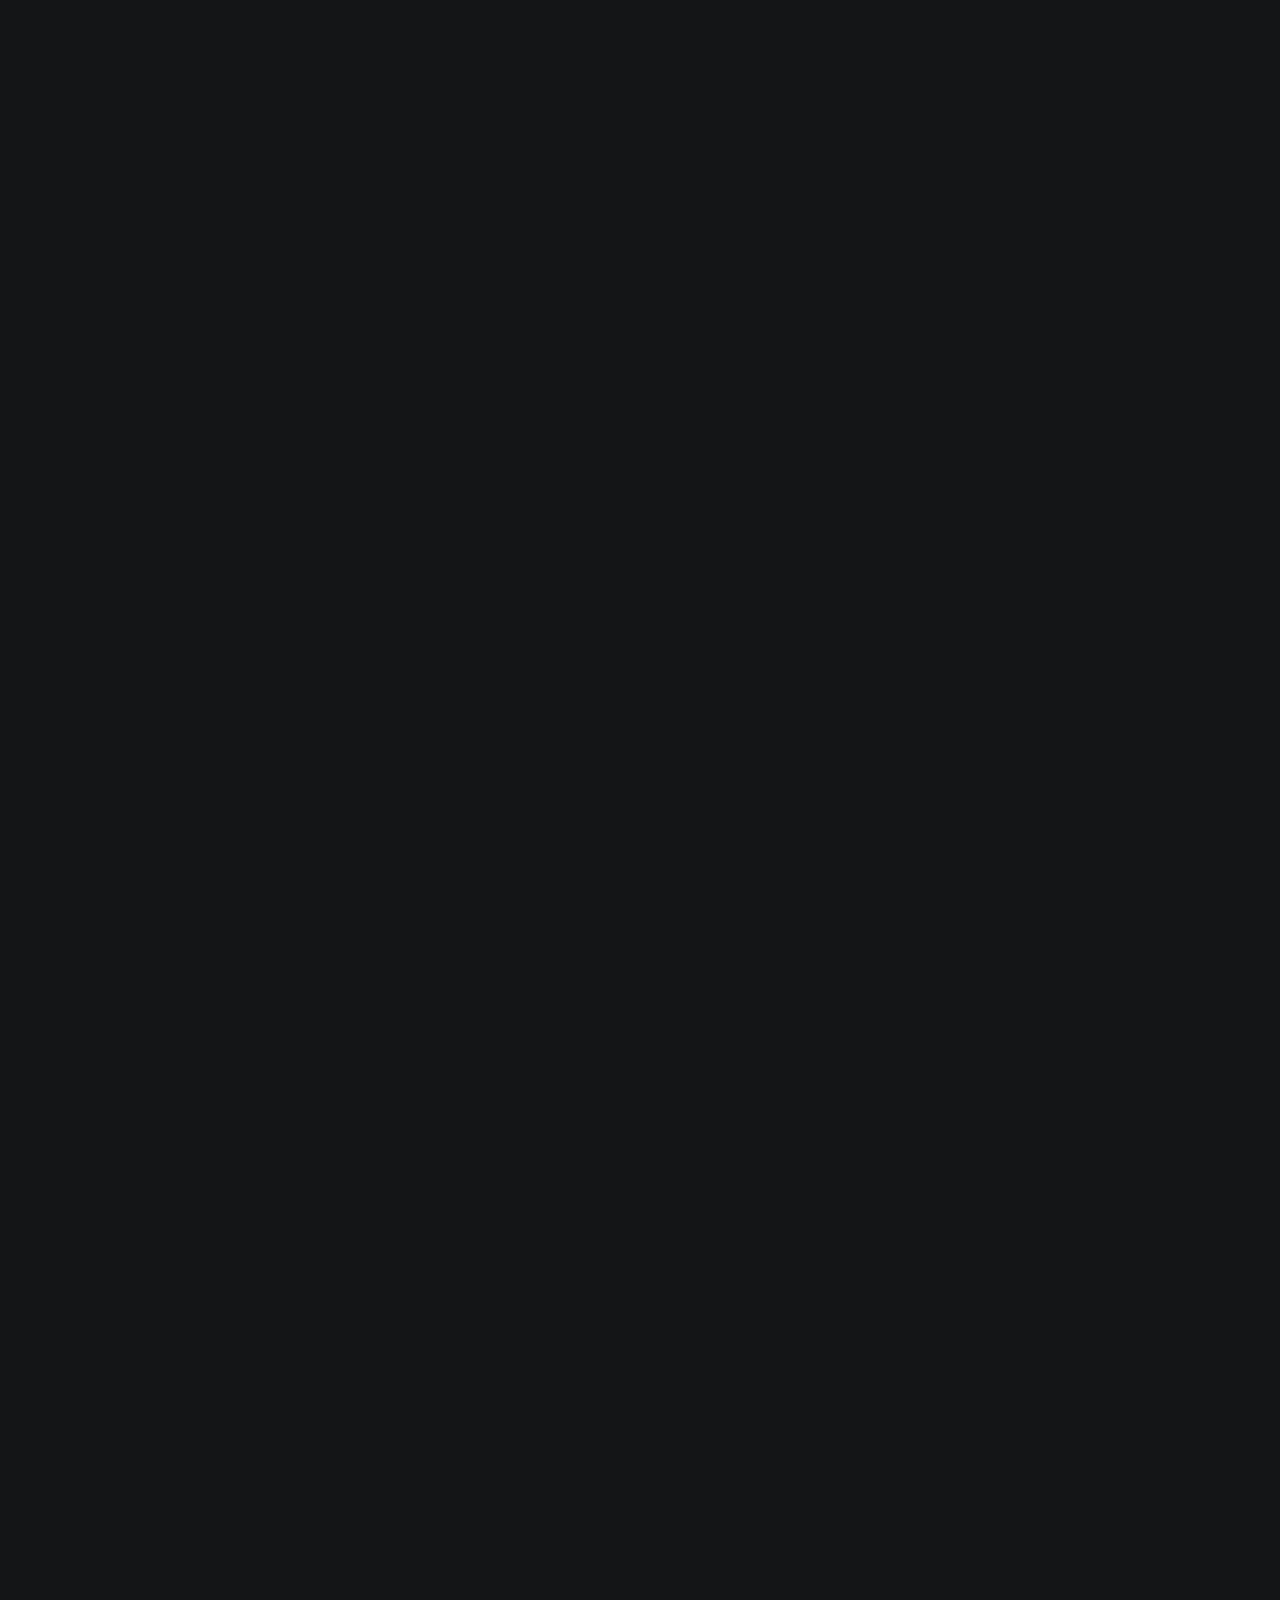
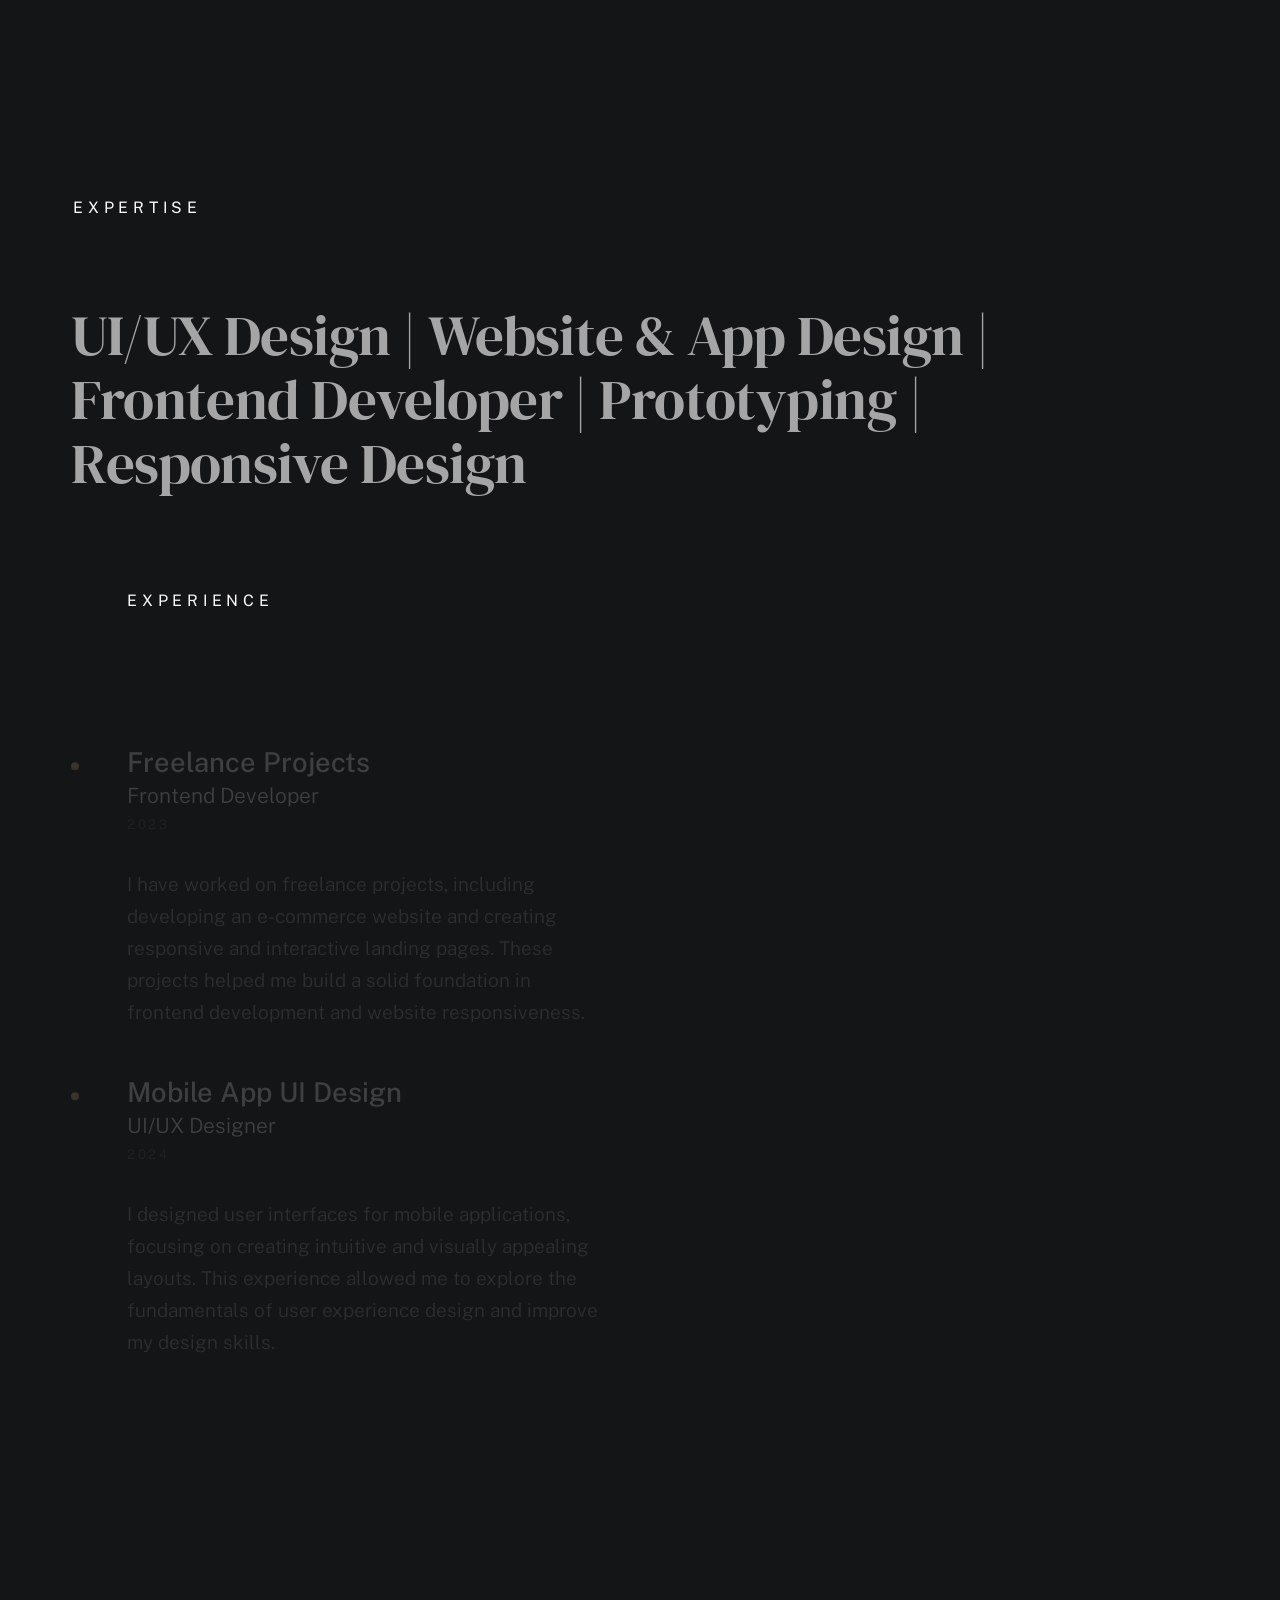
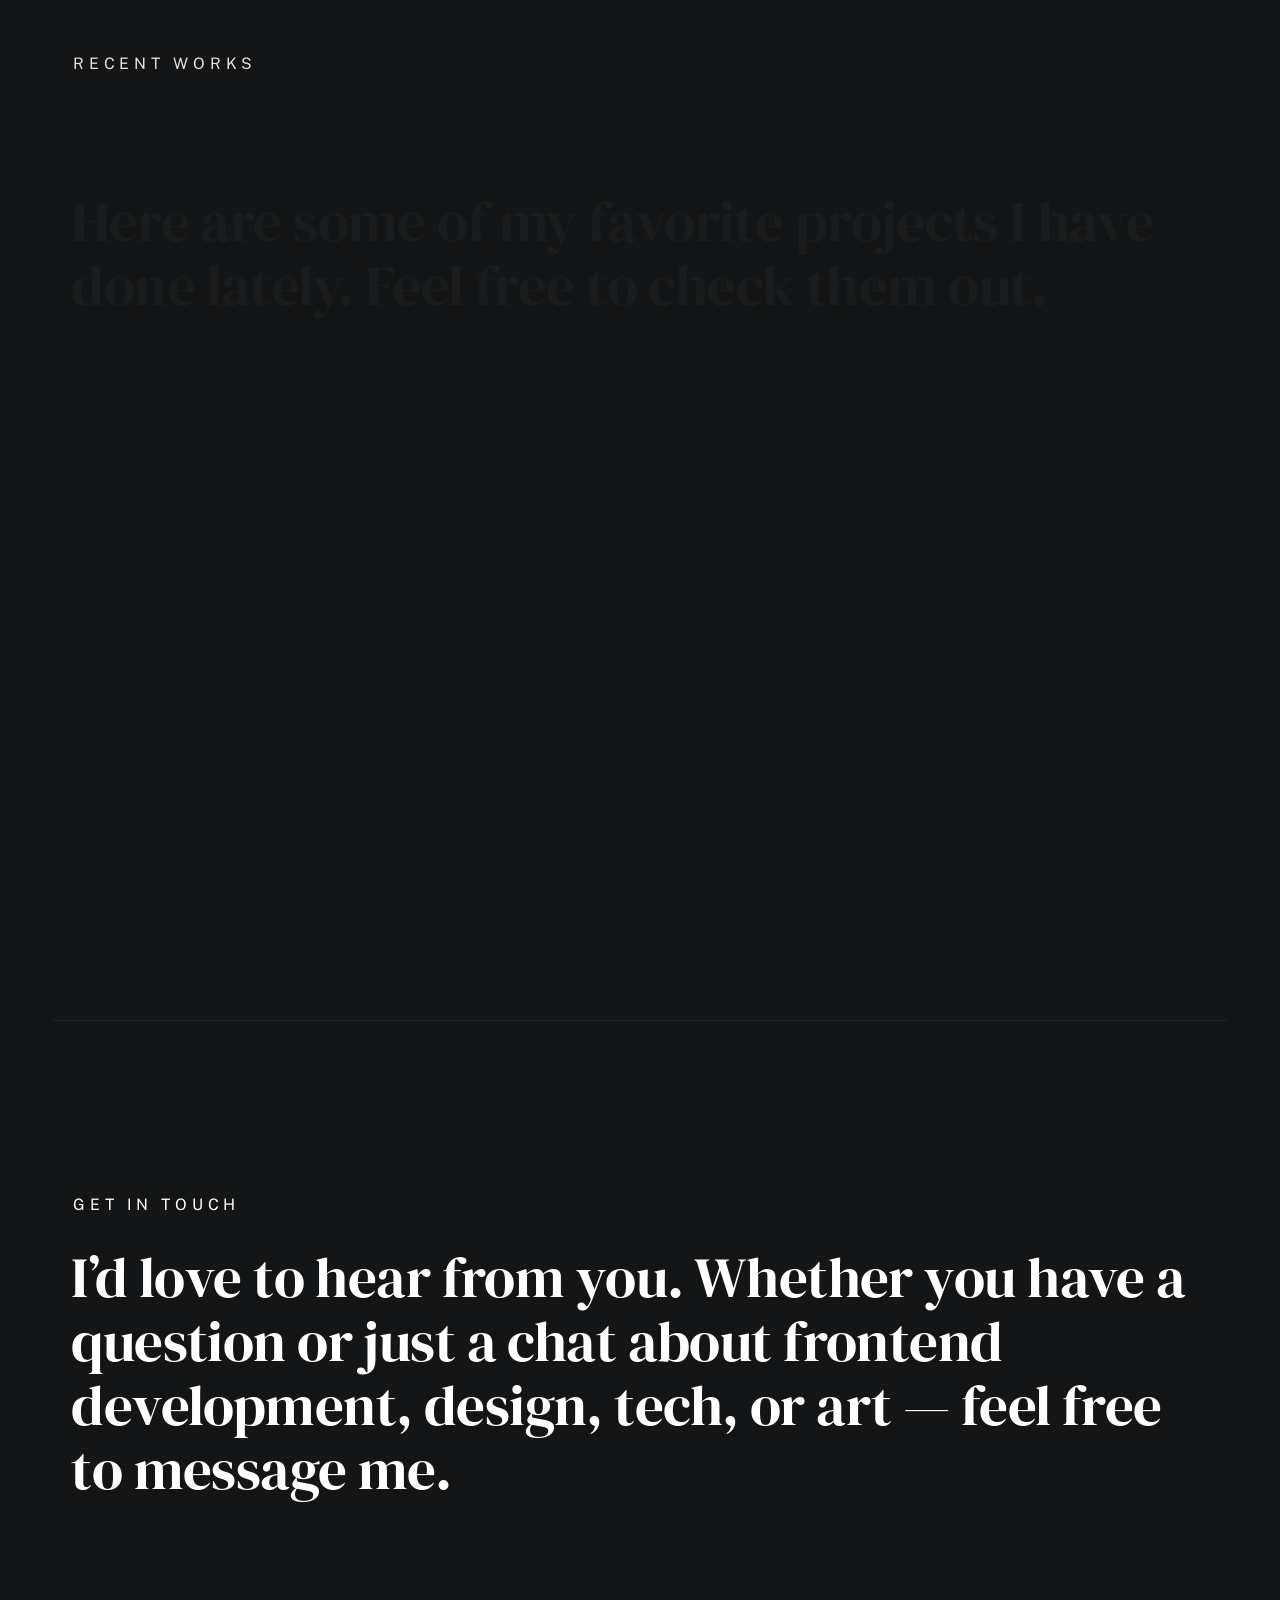
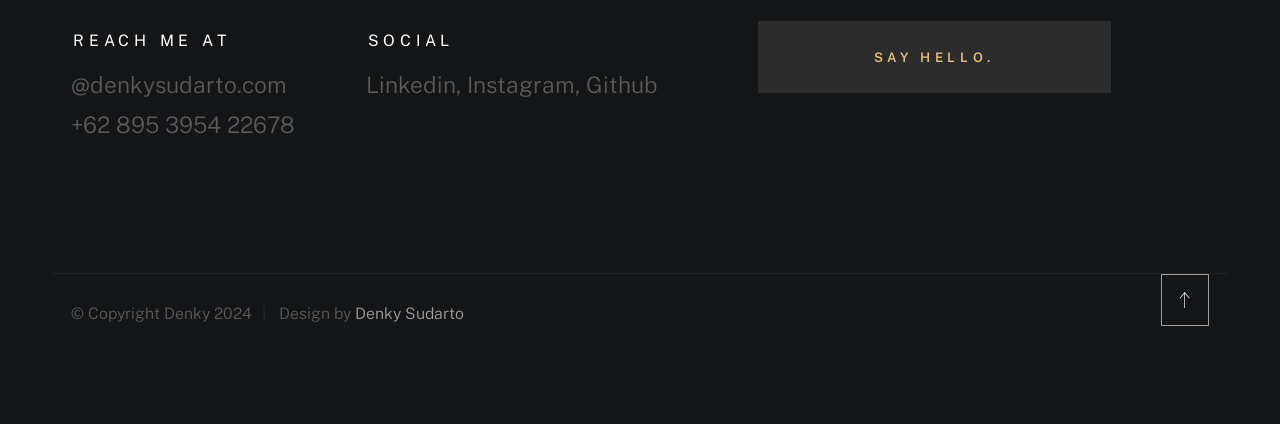
==== index.html @ 26a80a94 "commit the project" ====
<!DOCTYPE html>
<html class="no-js ss-preload" lang="en">
<head>

    <!--- basic page needs
    ================================================== -->
    <meta charset="utf-8">
    <title>Denky</title>
    <meta name="description" content="">
    <meta name="author" content="">

    <!-- mobile specific metas
    ================================================== -->
    <meta name="viewport" content="width=device-width, initial-scale=1">

    <!-- CSS
    ================================================== -->
    <link rel="stylesheet" href="css/vendor.css">
    <link rel="stylesheet" href="css/styles.css">

    <!-- favicons
    ================================================== -->
    <link rel="apple-touch-icon" sizes="180x180" href="apple-touch-icon.png">
    <link rel="icon" type="image/png" sizes="32x32" href="favicon-32x32.png">
    <link rel="icon" type="image/png" sizes="16x16" href="favicon-16x16.png">
    <link rel="manifest" href="site.webmanifest">

</head>

<body id="top">


    <!-- # preloader
    ================================================== -->
    <div id="preloader">
        <div id="loader">
        </div>
    </div>


    <!-- # page wrap
    ================================================== -->
    <div class="s-pagewrap">

        <div class="circles">
            <span></span>
            <span></span>
            <span></span>
            <span></span>
            <span></span>
        </div>


        <!-- ## site header 
        ================================================== -->
        <header class="s-header">

            <div class="header-mobile">
                <span class="mobile-home-link"><a href="index.html">Denky.</a></span>
                <a class="mobile-menu-toggle" href="#0"><span>Menu</span></a>
            </div>

            <div class="row wide main-nav-wrap">
                <nav class="column lg-12 main-nav">
                    <ul>
                        <li><a href="index.html" class="home-link">Denky.</a></li>
                        <li class="current"><a href="#intro" class="smoothscroll">Intro</a></li>
                        <li><a href="#about" class="smoothscroll">About</a></li>
                        <li><a href="#works" class="smoothscroll">Works</a></li>
                        <li><a href="#contact" class="smoothscroll">Say Hello</a></li>
                    </ul>
                </nav>
            </div>

        </header> <!-- end s-header -->


        <!-- ## main content
        ==================================================- -->
        <main class="s-content">


            <!-- ### intro
            ================================================== -->
            <section id="intro" class="s-intro target-section">

                <div class="row intro-content wide">

                    <div class="column">
                        <div class="text-pretitle with-line">
                            Hello World
                        </div>
                        <h1 class="text-huge-title">
                            Hi, I’m Denky<br>
                            A UI/UX Designer & Frontend Developer<br>
                            from Jakarta
                        </h1>                        
                    </div>

                    <ul class="intro-social">
                        <li><a href="https://www.linkedin.com/in/denky-sudarto-95b183343/">Linkedin</a></li>
                        <li><a href="https://www.instagram.com/den_19.77/">Instagram</a></li>
                    </ul>

                </div> <!-- end intro content -->

                <a href="#about" class="intro-scrolldown smoothscroll">
                    <svg width="24" height="24" viewBox="0 0 24 24" xmlns="http://www.w3.org/2000/svg" fill-rule="evenodd" clip-rule="evenodd"><path d="M11 21.883l-6.235-7.527-.765.644 7.521 9 7.479-9-.764-.645-6.236 7.529v-21.884h-1v21.883z"/></svg>
                </a>

            </section> <!-- end s-intro -->


            <!-- ### about
            ================================================== -->
            <section id="about" class="s-about target-section">


                <div class="row about-info wide" data-animate-block>

                    <div class="column lg-6 md-12 about-info__pic-block">
                        <img src="images/about-photo.jpg" 
                             srcset="images/about-photo.jpg 1x, images/about-photo@2x.jpg 2x" alt="about-photo" class="about-info__pic" data-animate-el>
                    </div>

                    <div class="column lg-6 md-12">
                        <div class="about-info__text" >

                            <h2 class="text-pretitle with-line" data-animate-el>
                                About
                            </h2>
                            <p class="attention-getter" data-animate-el>
                                Hi, I’m Denky, a UI/UX designer and frontend developer with a strong passion for technology and creativity. I specialize in crafting visually appealing and functional designs while building responsive and user-friendly interfaces. With expertise in UI/UX design and frontend development, my focus is on delivering solutions that are not only aesthetically pleasing but also aligned with user needs.
                            </p>
                            <a href="Cv Denky Sudarto.pdf" class="btn btn--medium u-fullwidth" data-animate-el>Download CV</a>

                        </div>
                    </div>
                </div> <!-- about-info -->


                <div class="row about-expertise" data-animate-block>
                    <div class="column lg-12">

                        <h2 class="text-pretitle" data-animate-el>Expertise</h2>

                        <ul class="skills-list h1" data-animate-el>
                            <li>UI/UX Design</li>
                            <li>Website & App Design</li>
                            <li>Frontend Developer</li>
                            <li>Prototyping</li>
                            <li>Responsive Design</li>
                        </ul>                        

                    </div>
                </div> <!-- end about-expertise -->


                <div class="row about-timelines" data-animate-block>

                    <div class="column lg-6 tab-12">

                        <h2 class="text-pretitle" data-animate-el>
                            Experience
                        </h2>

                        <div class="timeline" data-animate-el>

                            <div class="timeline__block">
                                <div class="timeline__bullet"></div>
                                <div class="timeline__header">
                                    <h4 class="timeline__title">Freelance Projects</h4>
                                    <h5 class="timeline__meta">Frontend Developer</h5>
                                    <p class="timeline__timeframe">2023</p>
                                </div>
                                <div class="timeline__desc">
                                    <p>I have worked on freelance projects, including developing an e-commerce website and creating responsive and interactive landing pages. These projects helped me build a solid foundation in frontend development and website responsiveness.</p>
                                </div>
                            </div>
                            
                            <div class="timeline__block">
                                <div class="timeline__bullet"></div>
                                <div class="timeline__header">
                                    <h4 class="timeline__title">Mobile App UI Design</h4>
                                    <h5 class="timeline__meta">UI/UX Designer</h5>
                                    <p class="timeline__timeframe">2024</p>
                                </div>
                                <div class="timeline__desc">
                                    <p>I designed user interfaces for mobile applications, focusing on creating intuitive and visually appealing layouts. This experience allowed me to explore the fundamentals of user experience design and improve my design skills.</p>
                                </div>
                            </div>                            
    
                        </div> <!-- end timeline -->

                    </div> <!-- end column -->

                    <div class="column lg-6 tab-12">

                        <h2 class="text-pretitle" data-animate-el>
                            Education
                        </h2>

                        <div class="timeline" data-animate-el>

                            <div class="timeline__block">
                                <div class="timeline__bullet"></div>
                                <div class="timeline__header">
                                    <h4 class="timeline__title">SMK Cinta Kasih Tzu Chi</h4>
                                    <h5 class="timeline__meta">Major in Software and Game Development (PPLG)</h5>
                                    <p class="timeline__timeframe">May 2026</p>
                                </div>
                                <div class="timeline__desc">
                                    <p>I am currently pursuing my education at SMK Cinta Kasih Tzu Chi, specializing in Software and Game Development (PPLG). During my time here, I have been developing skills in software engineering, user interface design, and game development to prepare for a career in the technology field.</p>
                                </div>
                            </div>
                            
                            <div class="timeline__block">
                                <div class="timeline__bullet"></div>
                                <div class="timeline__header">
                                    <h4 class="timeline__title">SMP Negeri 204 Jakarta</h4>
                                    <h5 class="timeline__meta">Junior High School Graduate</h5>
                                    <p class="timeline__timeframe">July 2023</p>
                                </div>
                                <div class="timeline__desc">
                                    <p>Before enrolling in SMK Cinta Kasih Tzu Chi, I completed my junior high school education at SMP Negeri 204 Jakarta. This institution provided me with a strong academic foundation that has greatly contributed to my personal and educational development.</p>
                                </div>
                            </div>                            
    
                        </div> <!-- end timeline -->
                        
                    </div> <!-- end column -->


                </div> <!-- end about-timelines -->

            </section> <!-- end s-about -->


            <!-- ### works
            ================================================== -->
            <section id="works" class="s-works target-section">


                <div class="row works-portfolio">

                    <div class="column lg-12" data-animate-block>

                        <h2 class="text-pretitle" data-animate-el>
                            Recent Works
                        </h2>
                        <p class="h1" data-animate-el>
                            Here are some of my favorite projects I have done lately. Feel free to check them out.
                        </p>
    
                        <ul class="folio-list row block-lg-one-half block-stack-on-1000">

                            <li class="folio-list__item column" data-animate-el>
                                <a class="folio-list__item-link" href="#modal-01">
                                    <div class="folio-list__item-pic">
                                        <img src="images/portfolio/project-1.jpg"
                                             srcset="images/portfolio/project-1.jpg 1x, images/portfolio/project-1@2x.jpg 2x"  alt="project-1">
                                    </div>
                                    
                                    <div class="folio-list__item-text">
                                        <div class="folio-list__item-cat">
                                            Website
                                        </div>
                                        <div class="folio-list__item-title">
                                            Data Management Dashboard.
                                        </div>
                                    </div>
                                </a>
                            </li> <!--end folio-list__item -->

                            <li class="folio-list__item column" data-animate-el>
                                <a class="folio-list__item-link" href="#modal-02">
                                    <div class="folio-list__item-pic">
                                        <img src="images/portfolio/project-2.jpg" 
                                             srcset="images/portfolio/project-2.jpg 1x, images/portfolio/project-2@2x.jpg 2x" alt="project-2">
                                    </div>
                                    
                                    <div class="folio-list__item-text">
                                        <div class="folio-list__item-cat">
                                            Website
                                        </div>
                                        <div class="folio-list__item-title">
                                            DOCCURE.
                                        </div>
                                    </div>
                                </a>
                            </li> <!--end folio-list__item -->

                            <li class="folio-list__item column" data-animate-el>
                                <a class="folio-list__item-link" href="#modal-03">
                                    <div class="folio-list__item-pic">
                                        <img src="images/portfolio/project-3.jpg" 
                                             srcset="images/portfolio/project-3.jpg 1x, images/portfolio/project-3@2x.jpg 2x" alt="project-3">
                                    </div>
                                    
                                    <div class="folio-list__item-text">
                                        <div class="folio-list__item-cat">
                                            Mobile App
                                        </div>
                                        <div class="folio-list__item-title">
                                            Personal Financial Record.
                                        </div>
                                    </div>
                                </a>
                            </li> <!--end folio-list__item -->

                            <li class="folio-list__item column" data-animate-el>
                                <a class="folio-list__item-link" href="#modal-04">
                                    <div class="folio-list__item-pic">
                                        <img src="images/portfolio/project-4.jpg"
                                             srcset="images/portfolio/project-4.jpg 1x, images/portfolio/project-4@2x.jpg 2x" alt="project-4">
                                    </div>
                                    
                                    <div class="folio-list__item-text">
                                        <div class="folio-list__item-cat">
                                            Mobile App
                                        </div>
                                        <div class="folio-list__item-title">
                                            To-Do App.
                                        </div>
                                    </div>
                                </a>
                            </li> <!--end folio-list__item -->

                            <li class="folio-list__item column" data-animate-el>
                                <a class="folio-list__item-link" href="#modal-05">
                                    <div class="folio-list__item-pic">
                                        <img src="images/portfolio/project-5.jpg" 
                                             srcset="images/portfolio/project-5.jpg 1x, images/portfolio/project-5@2x.jpg 2x" alt="project-5">
                                    </div>
                                    
                                    <div class="folio-list__item-text">
                                        <div class="folio-list__item-cat">
                                            Landing Page Design
                                        </div>
                                        <div class="folio-list__item-title">
                                            AbsenKita.
                                        </div>
                                    </div>
                                </a>
                            </li> <!--end folio-list__item -->

                            <li class="folio-list__item column" data-animate-el>
                                <a class="folio-list__item-link" href="#modal-06">
                                    <div class="folio-list__item-pic">
                                        <img src="images/portfolio/project-6.jpg" 
                                             srcset="images/portfolio/project-6.jpg 1x, images/portfolio/project-6@2x.jpg 2x" alt="project-6">
                                    </div>
                                    
                                    <div class="folio-list__item-text">
                                        <div class="folio-list__item-cat">
                                            Landing Page Design
                                        </div>
                                        <div class="folio-list__item-title">
                                            Mountain Adventure Guide.
                                        </div>
                                    </div>
                                </a>
                            </li> <!--end folio-list__item -->

                        </ul> <!-- end folio-list -->

                    </div> <!-- end column -->


                    <!-- Modal Templates Popup
                    -------------------------------------------- -->
                    <div id="modal-01" hidden>
                        <div class="modal-popup">
                            <img src="images/portfolio/gallery/g-project-1.jpg" alt="project-1">
                
                            <div class="modal-popup__desc">
                                <h5>Data Management Dashboard</h5>
                                <p>Welcome to the Admin Dashboard! Here, you'll find easy access to User, Supplier, Stock, Incoming Goods, Outgoing Goods, and Borrow Goods. The Log In button is at the top right. In the center, there's a welcoming "Admin Dashboard" title with a "Welcome to Data Management" message. This dashboard helps you manage data efficiently with Laravel, Tailwind CSS, and Vue.js.</p>
                            </div>
                        </div>
                    </div> <!-- end modal -->

                    <div id="modal-02" hidden>
                        <div class="modal-popup">
                            <img src="images/portfolio/gallery/g-project-2.jpg" alt="project-2">
                
                            <div class="modal-popup__desc">
                                <h5>DOCCURE</h5>
                                <p>This website allows users to search for doctors, clinics, and hospitals, as well as book appointments. The main section features a search bar that simplifies finding services based on location and the type of medical care needed. The page also highlights clinic specializations and provides quick access to login or sign-up options. The design is clean, modern, and emphasizes ease of navigation.</p>
                            </div>
                        </div>
                    </div> <!-- end modal -->

                    <div id="modal-03" hidden>
                        <div class="modal-popup">
                            <img src="images/portfolio/gallery/g-project-3.jpg" alt="project-3">
                
                            <div class="modal-popup__desc">
                                <h5>Personal Financial Record</h5>
                                <p>The image above showcases a React Native-based financial application for tracking income and expenses. The interface displays the total balance, a financial trend graph, and a transaction list with options to add and edit entries. The design is simple, responsive, and user-friendly.</p>
                            </div>
                        </div>
                    </div> <!-- end modal -->

                    <div id="modal-04" hidden>
                        <div class="modal-popup">
                            <img src="images/portfolio/gallery/g-project-4.jpg" alt="project-4">
                
                            <div class="modal-popup__desc">
                                <h5>To-Do App</h5>
                                <p>
                                    The image above shows the interface of a mobile application built with React Native, featuring a task list. The app has a header that reads "Task Notes," an input field to add new tasks with a plus (+) icon, and a list of tasks displayed in cards containing the task name and a trash bin icon to delete them. The app is designed with a minimalist and responsive style, ideal for noting and managing daily tasks.</p>
                            </div>
                        </div>
                    </div> <!-- end modal -->

                    <div id="modal-05" hidden>
                        <div class="modal-popup">

                            <img src="images/portfolio/gallery/g-project-5.jpg" alt="project-5">
                
                            <div class="modal-popup__desc">
                                <h5>AbsenKita</h5>
                                <p>The image above shows the interface of the "AbsenKita" app, highlighting features such as online attendance, attendance from home, leave requests, as well as the login screen, email verification, and more. Created with Figma, the design uses a consistent orange color scheme, simple illustrations, and a user-friendly layout.</p>
                            </div>
                        </div>
                    </div> <!-- end modal -->

                    <div id="modal-06" hidden>
                        <div class="modal-popup">
                            <img src="images/portfolio/gallery/g-project-6.jpg" alt="project-6">
                
                            <div class="modal-popup__desc">
                                <h5>Mountain Adventure Guide</h5>
                                <p>The image above is a design of a landing page with a mountain climbing theme, created with Figma. The design features captivating nature visuals, an inspiring main headline, and segmented content that includes a climbing guide with a combination of text and images. The appearance is modern and professional, ideal for attracting nature enthusiasts.</p>
                            </div>
                        </div>
                    </div> <!-- end modal -->

                </div> <!-- end works-portfolio -->

            </section> <!-- end s-works -->


            <!-- ### contact
            ================================================== -->
            <section id="contact" class="s-contact target-section">

                <div class="row contact-top">
                    <div class="column lg-12">
                        <h2 class="text-pretitle">
                            Get In Touch
                        </h2>

                        <p class="h1">
                            I’d love to hear from you.
                            Whether you have a question or just 
                            a chat about frontend development, design, tech, or art  — feel free to message me.
                        </p>
                    </div>
                </div> <!-- end contact-top -->

                <div class="row contact-bottom">
                    <div class="column lg-3 md-5 tab-6 stack-on-550 contact-block">
                        <h3 class="text-pretitle">Reach me at</h3>
                        <p class="contact-links">
                            <a href="mailto:@denkysudarto.com" class="mailtoui">@denkysudarto.com</a> <br>
                            <a href="tel:+62895395422678">+62 895 3954 22678</a>
                        </p>
                    </div>
                    <div class="column lg-4 md-5 tab-6 stack-on-550 contact-block">
                        <h3 class="text-pretitle">Social</h3>
                        <ul class="contact-social">
                            <li><a href="https://www.linkedin.com/in/denky-sudarto-95b183343/">Linkedin</a></li>
                            <li><a href="https://www.instagram.com/den_19.77/">Instagram</a></li>
                            <li><a href="https://github.com/Dendar07/">Github</a></li>
                        </ul>
                    </div>
                    <div class="column lg-4 md-12 contact-block">
                        <a href="mailto:@denkysudarto.com" class="mailtoui btn btn--medium u-fullwidth contact-btn">Say Hello.</a>
                    </div>
                </div> <!-- end contact-bottom -->

            </section> <!-- end contact -->

        </main> <!-- end s-content -->


        <!-- ## footer
        ================================================== -->
        <footer class="s-footer">

            <div class="row">
                <div class="column ss-copyright">
                    <span>© Copyright Denky 2024</span> 
                    <span>Design by <a href="#intro" class="smoothscroll">Denky Sudarto</a></span>
                </div>

                <div class="ss-go-top">
                    <a class="smoothscroll" title="Back to Top" href="#top">
                        <svg xmlns="http://www.w3.org/2000/svg" viewBox="0 0 24 24" fill-rule="evenodd" clip-rule="evenodd"><path d="M11 2.206l-6.235 7.528-.765-.645 7.521-9 7.479 9-.764.646-6.236-7.53v21.884h-1v-21.883z"/></svg>
                    </a>
                </div>
            </div>

        </footer> <!-- end s-footer -->

    </div> <!-- end -s-pagewrap -->


    <!-- Java Script
    ================================================== -->
    <script src="js/plugins.js"></script>
    <script src="js/main.js"></script>

</body>
</html>
---- css/vendor.css ----
/* ===================================================================
 * Theme Third-party Stylesheets
 * Template Ver. 1.0.0
 * 02-16-2021
 * -------------------------------------------------------------------
 *
 * TOC:
 * 
 * # PrismJS 1.20.0
 * # Swiper 6.4.5
 * # Basiclightbox
 * 
 * ------------------------------------------------------------------- */



/* ===================================================================
 * # PrismJS 1.20.0
 *   https://prismjs.com/download.html#themes=prism-tomorrow&languages=markup+css+clike+javascript+markup-templating+php
 *   
 *   prism.js tomorrow night eighties for JavaScript, CoffeeScript, CSS and HTML
 *   Based on https://github.com/chriskempson/tomorrow-theme
 *   @author Rose Pritchard
 * ------------------------------------------------------------------- */

code[class*="language-"],
pre[class*="language-"] {
    color           : #ccc;
    background      : none;
    font-family     : var(--font-mono);
    font-size       : calc(var(--text-size) * 0.9444);
    text-align      : left;
    white-space     : pre;
    word-spacing    : normal;
    word-break      : normal;
    word-wrap       : normal;
    line-height     : var(--vspace-1);
    -moz-tab-size   : 4;
    -o-tab-size     : 4;
    tab-size        : 4;
    -webkit-hyphens : none;
    -moz-hyphens    : none;
    -ms-hyphens     : none;
    hyphens         : none;
}

/* Code blocks */

pre[class*="language-"] {
    padding  : var(--vspace-0_5) 0 var(--vspace-1);
    margin   : 0;
    overflow : auto;
}

:not(pre)>code[class*="language-"],
pre[class*="language-"] {
    background : #2d2d2d;
}

/* Inline code */

:not(pre)>code[class*="language-"] {
    padding     : .1em;
    white-space : normal;
}

.token.comment,
.token.block-comment,
.token.prolog,
.token.doctype,
.token.cdata {
    color : #999;
}

.token.punctuation {
    color : #ccc;
}

.token.tag,
.token.attr-name,
.token.namespace,
.token.deleted {
    color : #e2777a;
}

.token.function-name {
    color : #6196cc;
}

.token.boolean,
.token.number,
.token.function {
    color : #f08d49;
}

.token.property,
.token.class-name,
.token.constant,
.token.symbol {
    color : #f8c555;
}

.token.selector,
.token.important,
.token.atrule,
.token.keyword,
.token.builtin {
    color : #cc99cd;
}

.token.string,
.token.char,
.token.attr-value,
.token.regex,
.token.variable {
    color : #7ec699;
}

.token.operator,
.token.entity,
.token.url {
    color : #67cdcc;
}

.token.important,
.token.bold {
    font-weight : bold;
}

.token.italic {
    font-style : italic;
}

.token.entity {
    cursor : help;
}

.token.inserted {
    color : green;
}



/* ===================================================================
 * # Swiper 6.4.5
 *   Most modern mobile touch slider and framework with hardware accelerated transitions
 *   https://swiperjs.com
 *
 *   Copyright 2014-2020 Vladimir Kharlampidi
 *
 *   Released under the MIT License
 *
 *   Released on: December 18, 2020
 * ------------------------------------------------------------------- */

@font-face {
    font-family : "swiper-icons";
    src         : url("data:application/font-woff;charset=utf-8;base64, [base64]//wADZ2x5ZgAAAywAAADMAAAD2MHtryVoZWFkAAABbAAAADAAAAA2E2+eoWhoZWEAAAGcAAAAHwAAACQC9gDzaG10eAAAAigAAAAZAAAArgJkABFsb2NhAAAC0AAAAFoAAABaFQAUGG1heHAAAAG8AAAAHwAAACAAcABAbmFtZQAAA/gAAAE5AAACXvFdBwlwb3N0AAAFNAAAAGIAAACE5s74hXjaY2BkYGAAYpf5Hu/j+W2+MnAzMYDAzaX6QjD6/4//Bxj5GA8AuRwMYGkAPywL13jaY2BkYGA88P8Agx4j+/8fQDYfA1AEBWgDAIB2BOoAeNpjYGRgYNBh4GdgYgABEMnIABJzYNADCQAACWgAsQB42mNgYfzCOIGBlYGB0YcxjYGBwR1Kf2WQZGhhYGBiYGVmgAFGBiQQkOaawtDAoMBQxXjg/wEGPcYDDA4wNUA2CCgwsAAAO4EL6gAAeNpj2M0gyAACqxgGNWBkZ2D4/wMA+xkDdgAAAHjaY2BgYGaAYBkGRgYQiAHyGMF8FgYHIM3DwMHABGQrMOgyWDLEM1T9/w8UBfEMgLzE////P/5//f/V/xv+r4eaAAeMbAxwIUYmIMHEgKYAYjUcsDAwsLKxc3BycfPw8jEQA/[base64]/uznmfPFBNODM2K7MTQ45YEAZqGP81AmGGcF3iPqOop0r1SPTaTbVkfUe4HXj97wYE+yNwWYxwWu4v1ugWHgo3S1XdZEVqWM7ET0cfnLGxWfkgR42o2PvWrDMBSFj/IHLaF0zKjRgdiVMwScNRAoWUoH78Y2icB/yIY09An6AH2Bdu/UB+yxopYshQiEvnvu0dURgDt8QeC8PDw7Fpji3fEA4z/PEJ6YOB5hKh4dj3EvXhxPqH/SKUY3rJ7srZ4FZnh1PMAtPhwP6fl2PMJMPDgeQ4rY8YT6Gzao0eAEA409DuggmTnFnOcSCiEiLMgxCiTI6Cq5DZUd3Qmp10vO0LaLTd2cjN4fOumlc7lUYbSQcZFkutRG7g6JKZKy0RmdLY680CDnEJ+UMkpFFe1RN7nxdVpXrC4aTtnaurOnYercZg2YVmLN/d/gczfEimrE/fs/bOuq29Zmn8tloORaXgZgGa78yO9/cnXm2BpaGvq25Dv9S4E9+5SIc9PqupJKhYFSSl47+Qcr1mYNAAAAeNptw0cKwkAAAMDZJA8Q7OUJvkLsPfZ6zFVERPy8qHh2YER+3i/BP83vIBLLySsoKimrqKqpa2hp6+jq6RsYGhmbmJqZSy0sraxtbO3sHRydnEMU4uR6yx7JJXveP7WrDycAAAAAAAH//wACeNpjYGRgYOABYhkgZgJCZgZNBkYGLQZtIJsFLMYAAAw3ALgAeNolizEKgDAQBCchRbC2sFER0YD6qVQiBCv/H9ezGI6Z5XBAw8CBK/m5iQQVauVbXLnOrMZv2oLdKFa8Pjuru2hJzGabmOSLzNMzvutpB3N42mNgZGBg4GKQYzBhYMxJLMlj4GBgAYow/P/PAJJhLM6sSoWKfWCAAwDAjgbRAAB42mNgYGBkAIIbCZo5IPrmUn0hGA0AO8EFTQAA") format("woff");
    font-weight : 400;
    font-style  : normal;
}

:root {
    --swiper-theme-color : #007aff;
}

.swiper-container {
    margin-left  : auto;
    margin-right : auto;
    position     : relative;
    overflow     : hidden;
    list-style   : none;
    padding      : 0;
    /* Fix of Webkit flickering */
    z-index      : 1;
}

.swiper-container-vertical>.swiper-wrapper {
    flex-direction : column;
}

.swiper-wrapper {
    position            : relative;
    width               : 100%;
    height              : 100%;
    z-index             : 1;
    display             : flex;
    transition-property : transform;
    box-sizing          : content-box;
}

.swiper-container-android .swiper-slide,
.swiper-wrapper {
    transform : translate3d(0px, 0, 0);
}

.swiper-container-multirow>.swiper-wrapper {
    flex-wrap : wrap;
}

.swiper-container-multirow-column>.swiper-wrapper {
    flex-wrap      : wrap;
    flex-direction : column;
}

.swiper-container-free-mode>.swiper-wrapper {
    transition-timing-function : ease-out;
    margin                     : 0 auto;
}

.swiper-slide {
    flex-shrink         : 0;
    width               : 100%;
    height              : 100%;
    position            : relative;
    transition-property : transform;
}

.swiper-slide-invisible-blank {
    visibility : hidden;
}

/* Auto Height */

.swiper-container-autoheight,
.swiper-container-autoheight .swiper-slide {
    height : auto;
}

.swiper-container-autoheight .swiper-wrapper {
    align-items         : flex-start;
    transition-property : transform, height;
}

/* 3D Effects */

.swiper-container-3d {
    perspective : 1200px;
}

.swiper-container-3d .swiper-wrapper,
.swiper-container-3d .swiper-slide,
.swiper-container-3d .swiper-slide-shadow-left,
.swiper-container-3d .swiper-slide-shadow-right,
.swiper-container-3d .swiper-slide-shadow-top,
.swiper-container-3d .swiper-slide-shadow-bottom,
.swiper-container-3d .swiper-cube-shadow {
    transform-style : preserve-3d;
}

.swiper-container-3d .swiper-slide-shadow-left,
.swiper-container-3d .swiper-slide-shadow-right,
.swiper-container-3d .swiper-slide-shadow-top,
.swiper-container-3d .swiper-slide-shadow-bottom {
    position       : absolute;
    left           : 0;
    top            : 0;
    width          : 100%;
    height         : 100%;
    pointer-events : none;
    z-index        : 10;
}

.swiper-container-3d .swiper-slide-shadow-left {
    background-image : linear-gradient(to left, rgba(0, 0, 0, 0.5), rgba(0, 0, 0, 0));
}

.swiper-container-3d .swiper-slide-shadow-right {
    background-image : linear-gradient(to right, rgba(0, 0, 0, 0.5), rgba(0, 0, 0, 0));
}

.swiper-container-3d .swiper-slide-shadow-top {
    background-image : linear-gradient(to top, rgba(0, 0, 0, 0.5), rgba(0, 0, 0, 0));
}

.swiper-container-3d .swiper-slide-shadow-bottom {
    background-image : linear-gradient(to bottom, rgba(0, 0, 0, 0.5), rgba(0, 0, 0, 0));
}

/* CSS Mode */

.swiper-container-css-mode>.swiper-wrapper {
    overflow           : auto;
    scrollbar-width    : none;
    /* For Firefox */
    -ms-overflow-style : none;
    /* For Internet Explorer and Edge */
}

.swiper-container-css-mode>.swiper-wrapper::-webkit-scrollbar {
    display : none;
}

.swiper-container-css-mode>.swiper-wrapper>.swiper-slide {
    scroll-snap-align : start start;
}

.swiper-container-horizontal.swiper-container-css-mode>.swiper-wrapper {
    scroll-snap-type : x mandatory;
}

.swiper-container-vertical.swiper-container-css-mode>.swiper-wrapper {
    scroll-snap-type : y mandatory;
}

:root {
    --swiper-navigation-size   : 44px;
    /*
    --swiper-navigation-color  : var(--swiper-theme-color);
    */
}

.swiper-button-prev,
.swiper-button-next {
    position        : absolute;
    top             : 50%;
    width           : calc(var(--swiper-navigation-size) / 44 * 27);
    height          : var(--swiper-navigation-size);
    margin-top      : calc(-1 * var(--swiper-navigation-size) / 2);
    z-index         : 10;
    cursor          : pointer;
    display         : flex;
    align-items     : center;
    justify-content : center;
    color           : var(--swiper-navigation-color, var(--swiper-theme-color));
}

.swiper-button-prev.swiper-button-disabled,
.swiper-button-next.swiper-button-disabled {
    opacity        : 0.35;
    cursor         : auto;
    pointer-events : none;
}

.swiper-button-prev:after,
.swiper-button-next:after {
    font-family    : swiper-icons;
    font-size      : var(--swiper-navigation-size);
    text-transform : none !important;
    letter-spacing : 0;
    text-transform : none;
    font-variant   : initial;
    line-height    : 1;
}

.swiper-button-prev,
.swiper-container-rtl .swiper-button-next {
    left  : 10px;
    right : auto;
}

.swiper-button-prev:after,
.swiper-container-rtl .swiper-button-next:after {
    content : "prev";
}

.swiper-button-next,
.swiper-container-rtl .swiper-button-prev {
    right : 10px;
    left  : auto;
}

.swiper-button-next:after,
.swiper-container-rtl .swiper-button-prev:after {
    content : "next";
}

.swiper-button-prev.swiper-button-white,
.swiper-button-next.swiper-button-white {
    --swiper-navigation-color : #ffffff;
}

.swiper-button-prev.swiper-button-black,
.swiper-button-next.swiper-button-black {
    --swiper-navigation-color : #000000;
}

.swiper-button-lock {
    display : none;
}

:root {
    /*
    --swiper-pagination-color: var(--swiper-theme-color);
    */
}

.swiper-pagination {
    position   : absolute;
    text-align : center;
    transition : 300ms opacity;
    transform  : translate3d(0, 0, 0);
    z-index    : 10;
}

.swiper-pagination.swiper-pagination-hidden {
    opacity : 0;
}

/* Common Styles */

.swiper-pagination-fraction,
.swiper-pagination-custom,
.swiper-container-horizontal>.swiper-pagination-bullets {
    bottom : 10px;
    left   : 0;
    width  : 100%;
}

/* Bullets */

.swiper-pagination-bullets-dynamic {
    overflow  : hidden;
    font-size : 0;
}

.swiper-pagination-bullets-dynamic .swiper-pagination-bullet {
    transform : scale(0.33);
    position  : relative;
}

.swiper-pagination-bullets-dynamic .swiper-pagination-bullet-active {
    transform : scale(1);
}

.swiper-pagination-bullets-dynamic .swiper-pagination-bullet-active-main {
    transform : scale(1);
}

.swiper-pagination-bullets-dynamic .swiper-pagination-bullet-active-prev {
    transform : scale(0.66);
}

.swiper-pagination-bullets-dynamic .swiper-pagination-bullet-active-prev-prev {
    transform : scale(0.33);
}

.swiper-pagination-bullets-dynamic .swiper-pagination-bullet-active-next {
    transform : scale(0.66);
}

.swiper-pagination-bullets-dynamic .swiper-pagination-bullet-active-next-next {
    transform : scale(0.33);
}

.swiper-pagination-bullet {
    width         : 8px;
    height        : 8px;
    display       : inline-block;
    border-radius : 100%;
    background    : #000;
    opacity       : 0.2;
}

button.swiper-pagination-bullet {
    border             : none;
    margin             : 0;
    padding            : 0;
    box-shadow         : none;
    -webkit-appearance : none;
    -moz-appearance    : none;
    appearance         : none;
}

.swiper-pagination-clickable .swiper-pagination-bullet {
    cursor : pointer;
}

.swiper-pagination-bullet-active {
    opacity    : 1;
    background : var(--swiper-pagination-color, var(--swiper-theme-color));
}

.swiper-container-vertical>.swiper-pagination-bullets {
    right     : 10px;
    top       : 50%;
    transform : translate3d(0px, -50%, 0);
}

.swiper-container-vertical>.swiper-pagination-bullets .swiper-pagination-bullet {
    margin  : 6px 0;
    display : block;
}

.swiper-container-vertical>.swiper-pagination-bullets.swiper-pagination-bullets-dynamic {
    top       : 50%;
    transform : translateY(-50%);
    width     : 8px;
}

.swiper-container-vertical>.swiper-pagination-bullets.swiper-pagination-bullets-dynamic .swiper-pagination-bullet {
    display    : inline-block;
    transition : 200ms transform, 200ms top;
}

.swiper-container-horizontal>.swiper-pagination-bullets .swiper-pagination-bullet {
    margin : 0 4px;
}

.swiper-container-horizontal>.swiper-pagination-bullets.swiper-pagination-bullets-dynamic {
    left        : 50%;
    transform   : translateX(-50%);
    white-space : nowrap;
}

.swiper-container-horizontal>.swiper-pagination-bullets.swiper-pagination-bullets-dynamic .swiper-pagination-bullet {
    transition : 200ms transform, 200ms left;
}

.swiper-container-horizontal.swiper-container-rtl>.swiper-pagination-bullets-dynamic .swiper-pagination-bullet {
    transition : 200ms transform, 200ms right;
}

/* Progress */

.swiper-pagination-progressbar {
    background : rgba(0, 0, 0, 0.25);
    position   : absolute;
}

.swiper-pagination-progressbar .swiper-pagination-progressbar-fill {
    background       : var(--swiper-pagination-color, var(--swiper-theme-color));
    position         : absolute;
    left             : 0;
    top              : 0;
    width            : 100%;
    height           : 100%;
    transform        : scale(0);
    transform-origin : left top;
}

.swiper-container-rtl .swiper-pagination-progressbar .swiper-pagination-progressbar-fill {
    transform-origin : right top;
}

.swiper-container-horizontal>.swiper-pagination-progressbar,
.swiper-container-vertical>.swiper-pagination-progressbar.swiper-pagination-progressbar-opposite {
    width  : 100%;
    height : 4px;
    left   : 0;
    top    : 0;
}

.swiper-container-vertical>.swiper-pagination-progressbar,
.swiper-container-horizontal>.swiper-pagination-progressbar.swiper-pagination-progressbar-opposite {
    width  : 4px;
    height : 100%;
    left   : 0;
    top    : 0;
}

.swiper-pagination-white {
    --swiper-pagination-color : #ffffff;
}

.swiper-pagination-black {
    --swiper-pagination-color : #000000;
}

.swiper-pagination-lock {
    display : none;
}

/* Scrollbar */

.swiper-scrollbar {
    border-radius    : 10px;
    position         : relative;
    -ms-touch-action : none;
    background       : rgba(0, 0, 0, 0.1);
}

.swiper-container-horizontal>.swiper-scrollbar {
    position : absolute;
    left     : 1%;
    bottom   : 3px;
    z-index  : 50;
    height   : 5px;
    width    : 98%;
}

.swiper-container-vertical>.swiper-scrollbar {
    position : absolute;
    right    : 3px;
    top      : 1%;
    z-index  : 50;
    width    : 5px;
    height   : 98%;
}

.swiper-scrollbar-drag {
    height        : 100%;
    width         : 100%;
    position      : relative;
    background    : rgba(0, 0, 0, 0.5);
    border-radius : 10px;
    left          : 0;
    top           : 0;
}

.swiper-scrollbar-cursor-drag {
    cursor : move;
}

.swiper-scrollbar-lock {
    display : none;
}

.swiper-zoom-container {
    width           : 100%;
    height          : 100%;
    display         : flex;
    justify-content : center;
    align-items     : center;
    text-align      : center;
}

.swiper-zoom-container>img,
.swiper-zoom-container>svg,
.swiper-zoom-container>canvas {
    max-width  : 100%;
    max-height : 100%;
    object-fit : contain;
}

.swiper-slide-zoomed {
    cursor : move;
}

/* Preloader */

:root {
    /*
    --swiper-preloader-color: var(--swiper-theme-color);
    */
}

.swiper-lazy-preloader {
    width            : 42px;
    height           : 42px;
    position         : absolute;
    left             : 50%;
    top              : 50%;
    margin-left      : -21px;
    margin-top       : -21px;
    z-index          : 10;
    transform-origin : 50%;
    animation        : swiper-preloader-spin 1s infinite linear;
    box-sizing       : border-box;
    border           : 4px solid var(--swiper-preloader-color, var(--swiper-theme-color));
    border-radius    : 50%;
    border-top-color : transparent;
}

.swiper-lazy-preloader-white {
    --swiper-preloader-color : #fff;
}

.swiper-lazy-preloader-black {
    --swiper-preloader-color : #000;
}

@keyframes swiper-preloader-spin {
    100% {
        transform : rotate(360deg);
    }
}

/* a11y */

.swiper-container .swiper-notification {
    position       : absolute;
    left           : 0;
    top            : 0;
    pointer-events : none;
    opacity        : 0;
    z-index        : -1000;
}

.swiper-container-fade.swiper-container-free-mode .swiper-slide {
    transition-timing-function : ease-out;
}

.swiper-container-fade .swiper-slide {
    pointer-events      : none;
    transition-property : opacity;
}

.swiper-container-fade .swiper-slide .swiper-slide {
    pointer-events : none;
}

.swiper-container-fade .swiper-slide-active,
.swiper-container-fade .swiper-slide-active .swiper-slide-active {
    pointer-events : auto;
}

.swiper-container-cube {
    overflow : visible;
}

.swiper-container-cube .swiper-slide {
    pointer-events              : none;
    -webkit-backface-visibility : hidden;
    backface-visibility         : hidden;
    z-index                     : 1;
    visibility                  : hidden;
    transform-origin            : 0 0;
    width                       : 100%;
    height                      : 100%;
}

.swiper-container-cube .swiper-slide .swiper-slide {
    pointer-events : none;
}

.swiper-container-cube.swiper-container-rtl .swiper-slide {
    transform-origin : 100% 0;
}

.swiper-container-cube .swiper-slide-active,
.swiper-container-cube .swiper-slide-active .swiper-slide-active {
    pointer-events : auto;
}

.swiper-container-cube .swiper-slide-active,
.swiper-container-cube .swiper-slide-next,
.swiper-container-cube .swiper-slide-prev,
.swiper-container-cube .swiper-slide-next+.swiper-slide {
    pointer-events : auto;
    visibility     : visible;
}

.swiper-container-cube .swiper-slide-shadow-top,
.swiper-container-cube .swiper-slide-shadow-bottom,
.swiper-container-cube .swiper-slide-shadow-left,
.swiper-container-cube .swiper-slide-shadow-right {
    z-index                     : 0;
    -webkit-backface-visibility : hidden;
    backface-visibility         : hidden;
}

.swiper-container-cube .swiper-cube-shadow {
    position       : absolute;
    left           : 0;
    bottom         : 0px;
    width          : 100%;
    height         : 100%;
    background     : #000;
    opacity        : 0.6;
    -webkit-filter : blur(50px);
    filter         : blur(50px);
    z-index        : 0;
}

.swiper-container-flip {
    overflow : visible;
}

.swiper-container-flip .swiper-slide {
    pointer-events              : none;
    -webkit-backface-visibility : hidden;
    backface-visibility         : hidden;
    z-index                     : 1;
}

.swiper-container-flip .swiper-slide .swiper-slide {
    pointer-events : none;
}

.swiper-container-flip .swiper-slide-active,
.swiper-container-flip .swiper-slide-active .swiper-slide-active {
    pointer-events : auto;
}

.swiper-container-flip .swiper-slide-shadow-top,
.swiper-container-flip .swiper-slide-shadow-bottom,
.swiper-container-flip .swiper-slide-shadow-left,
.swiper-container-flip .swiper-slide-shadow-right {
    z-index                     : 0;
    -webkit-backface-visibility : hidden;
    backface-visibility         : hidden;
}



/* ===================================================================
 * # Basiclightbox
 *
 *
 * ------------------------------------------------------------------- */

.basicLightbox {
    position        : fixed;
    display         : flex;
    justify-content : center;
    align-items     : center;
    top             : 0;
    left            : 0;
    width           : 100%;
    height          : 100vh;
    background      : var(--color-body);
    opacity         : 0.01;
    transition      : opacity 0.4s ease;
    z-index         : 1000;
    will-change     : opacity;
}

.basicLightbox::after {
    content             : "";
    position            : absolute;
    top                 : 1.8rem;
    right               : 1.8rem;
    width               : 2em;
    height              : 2em;
    background          : url(../images/icons/icon-close.svg);
    background-position : center;
    background-size     : 1.8rem 1.8rem;
    background-repeat   : no-repeat;
    cursor              : pointer;
}

.basicLightbox--visible {
    opacity : 1;
}

.basicLightbox__placeholder {
    max-width   : 100%;
    transform   : scale(0.9);
    transition  : all 0.4s ease;
    z-index     : 1;
    will-change : transform;
    opacity     : 0;
}

.basicLightbox__placeholder>iframe:first-child:last-child,
.basicLightbox__placeholder>img:first-child:last-child,
.basicLightbox__placeholder>video:first-child:last-child {
    display    : block;
    position   : absolute;
    top        : 0;
    right      : 0;
    bottom     : 0;
    left       : 0;
    margin     : auto;
    max-width  : 95%;
    max-height : 95%;
}

.basicLightbox__placeholder>iframe:first-child:last-child,
.basicLightbox__placeholder>video:first-child:last-child {
    pointer-events : auto;
}

.basicLightbox__placeholder>img:first-child:last-child,
.basicLightbox__placeholder>video:first-child:last-child {
    width  : auto;
    height : auto;
}

.basicLightbox--iframe .basicLightbox__placeholder,
.basicLightbox--img .basicLightbox__placeholder,
.basicLightbox--video .basicLightbox__placeholder {
    width          : 100%;
    height         : 100%;
    pointer-events : none;
}

.basicLightbox--visible .basicLightbox__placeholder {
    transform : scale(1);
    opacity   : 1;
}
---- css/styles.css ----
/* =================================================================== 
 * Luther Main Stylesheet
 * Template Ver. 1.0.0
 * 02-15-2021
 * ------------------------------------------------------------------
 *
 * TOC:
 *
 * # SETTINGS
 *      ## fonts 
 *      ## colors
 *      ## spacing and typescale
 *      ## grid variables
 * # NORMALIZE
 * # BASE SETUP
 * # GRID
 *      ## large screen devices 
 *      ## medium screen devices 
 *      ## tablet devices 
 *      ## mobile devices 
 *      ## small screen devices 
 *      ## additional column stackpoints 
 * # UTILITY CLASSES
 * # TYPOGRAPHY 
 *      ## base type styles
 *      ## additional typography & helper classes
 *      ## lists
 *      ## spacing
 * # PRELOADER
 * # FORM
 *      ## style placeholder text
 *      ## change autocomplete styles in Chrome
 * # BUTTONS
 * # TABLE
 * # COMPONENTS
 *      ## pagination
 *      ## alert box 
 *      ## skillbars 
 *      ## stats tabs
 * # PROJECT-WIDE SHARED STYLES
 *      ## media classes
 *      ## theme-specific typography classes
 *      ## MailtoUI style overrides
 * # PAGE WRAP
 *      ## circles
 * # SITE HEADER
 *      ## main navigation
 *      ## mobile menu toggle
 * # INTRO
 *      ## intro social
 *      ## intro scrolldown
 * # ABOUT
 *      ## about info
 *      ## about expertise
 *      ## about timelines
 * # WORKS
 *      ## works portfolio
 *      ## modal popup
 *      ## testimonials
 *      ## testimonial slider 
 * # CONTACT
 * # FOOTER
 *      ## copyright
 *      ## go top
 *
 * ------------------------------------------------------------------ */


/* ===================================================================
 * # SETTINGS
 *
 *
 * ------------------------------------------------------------------- */

/* ------------------------------------------------------------------- 
 * ## fonts 
 * ------------------------------------------------------------------- */
@import url("https://fonts.googleapis.com/css2?family=DM+Serif+Display&family=DM+Serif+Text:ital@0;1&family=Public+Sans:ital,wght@0,300;0,400;0,500;0,600;0,700;1,300;1,400;1,500;1,600;1,700&display=swap");

:root {

    --font-1 : "Public Sans", sans-serif;
    --font-2 : "DM Serif Display", serif;

    /* monospace
    */
    --font-mono : Consolas, "Andale Mono", Courier, "Courier New", monospace;
}

/* ------------------------------------------------------------------- 
 * ## colors
 * ------------------------------------------------------------------- */
:root {

    /* color-1(#eabe7c)
     * color-2(#23967f)
     */
    --color-1 : hsla(36, 72%, 70%, 1);
    --color-2 : hsla(168, 62%, 36%, 1);

    /* theme color variations
     */
    --color-1-lighter : hsla(36, 72%, 90%, 1);
    --color-1-light   : hsla(36, 72%, 80%, 1);
    --color-1-dark    : hsla(36, 72%, 60%, 1);
    --color-1-darker  : hsla(36, 72%, 50%, 1);
    --color-2-lighter : hsla(168, 62%, 56%, 1);
    --color-2-light   : hsla(168, 62%, 46%, 1);
    --color-2-dark    : hsla(168, 62%, 26%, 1);
    --color-2-darker  : hsla(168, 62%, 16%, 1);

    /* feedback colors
     * color-error(#ffd1d2), color-success(#c8e675), 
     * color-info(#d7ecfb), color-notice(#fff099)
     */
    --color-error           : hsla(359, 100%, 91%, 1);
    --color-success         : hsla(76, 69%, 68%, 1);
    --color-info            : hsla(205, 82%, 91%, 1);
    --color-notice          : hsla(51, 100%, 80%, 1);
    --color-error-content   : hsla(359, 50%, 50%, 1);
    --color-success-content : hsla(76, 29%, 28%, 1);
    --color-info-content    : hsla(205, 32%, 31%, 1);
    --color-notice-content  : hsla(51, 30%, 30%, 1);

    /* shades 
     * generated using 
     * Tint & Shade Generator 
     * (https://maketintsandshades.com/)
     */
    --color-black   : #000000;
    --color-gray-19 : #020202;
    --color-gray-18 : #040404;
    --color-gray-17 : #060607;
    --color-gray-16 : #080809;
    --color-gray-15 : #0a0b0b;
    --color-gray-14 : #0c0d0d;
    --color-gray-13 : #0e0f0f;
    --color-gray-12 : #101112;
    --color-gray-11 : #121314;
    --color-gray-10 : #141516;
    --color-gray-9  : #2c2c2d;
    --color-gray-8  : #434445;
    --color-gray-7  : #5b5b5c;
    --color-gray-6  : #727373;
    --color-gray-5  : #8a8a8b;
    --color-gray-4  : #a1a1a2;
    --color-gray-3  : #b9b9b9;
    --color-gray-2  : #d0d0d0;
    --color-gray-1  : #e8e8e8;
    --color-white   : #ffffff;

    /* text
     */
    --color-text        : var(--color-gray-4);
    --color-text-dark   : var(--color-white);
    --color-text-light  : var(--color-gray-7);
    --color-placeholder : var(--color-gray-7);

    /* buttons
     */
    --color-btn                    : var(--color-gray-9);
    --color-btn-text               : var(--color-1);
    --color-btn-hover              : var(--color-white);
    --color-btn-hover-text         : var(--color-black);
    --color-btn-primary            : var(--color-1-dark);
    --color-btn-primary-text       : var(--color-black);
    --color-btn-primary-hover      : var(--color-1-darker);
    --color-btn-primary-hover-text : var(--color-black);
    --color-btn-stroke             : var(--color-white);
    --color-btn-stroke-text        : var(--color-white);
    --color-btn-stroke-hover       : var(--color-white);
    --color-btn-stroke-hover-text  : var(--color-black);

    /* preloader
     */
    --color-preloader-bg : var(--color-gray-10);
    --color-loader       : white;
    --color-loader-light : rgba(255, 255, 255, 0.1);

    /* others
     */
    --color-body    : var(--color-gray-10);
    --color-border  : rgba(255, 255, 255, .05);
    --border-radius : 3px;
}

/* ------------------------------------------------------------------- 
 * ## spacing and typescale
 * ------------------------------------------------------------------- */
:root {

    /* spacing
     * base font size: 19px 
     * vertical space unit : 32px
     */
    --base-size      : 62.5%;
    --multiplier     : 1;
    --base-font-size : calc(1.9rem * var(--multiplier));
    --space          : calc(3.2rem * var(--multiplier));

    /* vertical spacing 
     */
    --vspace-0_125 : calc(0.125 * var(--space));
    --vspace-0_25  : calc(0.25 * var(--space));
    --vspace-0_375 : calc(0.375 * var(--space));
    --vspace-0_5   : calc(0.5 * var(--space));
    --vspace-0_625 : calc(0.625 * var(--space));
    --vspace-0_75  : calc(0.75 * var(--space));
    --vspace-0_875 : calc(0.875 * var(--space));
    --vspace-1     : calc(var(--space));
    --vspace-1_25  : calc(1.25 * var(--space));
    --vspace-1_5   : calc(1.5 * var(--space));
    --vspace-1_75  : calc(1.75 * var(--space));
    --vspace-2     : calc(2 * var(--space));
    --vspace-2_5   : calc(2.5 * var(--space));
    --vspace-3     : calc(3 * var(--space));
    --vspace-3_5   : calc(3.5 * var(--space));
    --vspace-4     : calc(4 * var(--space));
    --vspace-4_5   : calc(4.5 * var(--space));
    --vspace-5     : calc(5 * var(--space));

    /* type scale
     * ratio 1:2 | base: 19px
     * -------------------------------------------------------
     *
     * --text-display-3 = (81.70px)
     * --text-display-2 = (68.08px)
     * --text-display-1 = (56.73px)
     * --text-xxxl      = (47.28px)
     * --text-xxl       = (39.40px)
     * --text-xl        = (32.83px)
     * --text-lg        = (27.36px)
     * --text-md        = (22.80px)
     * --text-size      = (19.00px) BASE
     * --text-sm        = (15.83px)
     * --text-xs        = (13.19px)
     *
     * ---------------------------------------------------------
     */
    --text-scale-ratio : 1.2;
    --text-size        : var(--base-font-size);
    --text-xs          : calc((var(--text-size) / var(--text-scale-ratio)) / var(--text-scale-ratio));
    --text-sm          : calc(var(--text-xs) * var(--text-scale-ratio));
    --text-md          : calc(var(--text-sm) * var(--text-scale-ratio) * var(--text-scale-ratio));
    --text-lg          : calc(var(--text-md) * var(--text-scale-ratio));
    --text-xl          : calc(var(--text-lg) * var(--text-scale-ratio));
    --text-xxl         : calc(var(--text-xl) * var(--text-scale-ratio));
    --text-xxxl        : calc(var(--text-xxl) * var(--text-scale-ratio));
    --text-display-1   : calc(var(--text-xxxl) * var(--text-scale-ratio));
    --text-display-2   : calc(var(--text-display-1) * var(--text-scale-ratio));
    --text-display-3   : calc(var(--text-display-2) * var(--text-scale-ratio));

    /* default button height
     */
    --vspace-btn : var(--vspace-2);
}

/* on mobile devices below 600px, change the value of '--multiplier' 
 * to adjust the values of base font size and vertical space unit.
 */
@media screen and (max-width: 600px) {
    :root {
        --multiplier : .875;
    }
}

/* ------------------------------------------------------------------- 
 * ## grid variables
 * ------------------------------------------------------------------- */
:root {

    /* widths for rows and containers
     */
    --width-full     : 100%;
    --width-max      : 1200px;
    --width-wide     : 1400px;
    --width-wider    : 1600px;
    --width-widest   : 1800px;
    --width-narrow   : 1000px;
    --width-narrower : 800px;
    --width-grid-max : var(--width-max);

    /* gutter
     */
    --gutter : 2rem;
}

/* on medium screen devices
 */
@media screen and (max-width: 1200px) {
    :root {
        --gutter : 1.6rem;
    }
}

/* on mobile devices
 */
@media screen and (max-width: 600px) {
    :root {
        --gutter : 1rem;
    }
}



/* ====================================================================
 * # NORMALIZE
 *
 *
 * --------------------------------------------------------------------
 * normalize.css v8.0.1 | MIT License |
 * github.com/necolas/normalize.css
 * -------------------------------------------------------------------- */

html {
    line-height              : 1.15;
    -webkit-text-size-adjust : 100%;
}
::-webkit-scrollbar {
    width: 12px;
}

::-webkit-scrollbar-thumb {
    background-color: var(--color-gray-11); /* warna latar dalam scrollbar */
    border: 1px solid var(--color-gray-8); /* border dengan warna yang lebih lembut agar tidak kontras tajam */
}

::selection {
  background: var(--color-1-dark);
  color: var(--color-white);
}

body {
    margin : 0;
}

main {
    display : block;
}

h1 {
    font-size : 2em;
    margin    : 0.67em 0;
}

hr {
    box-sizing : content-box;
    height     : 0;
    overflow   : visible;
}

pre {
    font-family : monospace, monospace;
    font-size   : 1em;
}

a {
    background-color : transparent;
}

abbr[title] {
    border-bottom   : none;
    text-decoration : underline;
    text-decoration : underline dotted;
}

b,
strong {
    font-weight : bolder;
}

code,
kbd,
samp {
    font-family : monospace, monospace;
    font-size   : 1em;
}

small {
    font-size : 80%;
}

sub,
sup {
    font-size      : 75%;
    line-height    : 0;
    position       : relative;
    vertical-align : baseline;
}

sub {
    bottom : -0.25em;
}

sup {
    top : -0.5em;
}

img {
    border-style : none;
}

button,
input,
optgroup,
select,
textarea {
    font-family : inherit;
    font-size   : 100%;
    line-height : 1.15;
    margin      : 0;
}

button,
input {
    overflow : visible;
}

button,
select {
    text-transform : none;
}

button,
[type="button"],
[type="reset"],
[type="submit"] {
    -webkit-appearance : button;
}

button::-moz-focus-inner,
[type="button"]::-moz-focus-inner,
[type="reset"]::-moz-focus-inner,
[type="submit"]::-moz-focus-inner {
    border-style : none;
    padding      : 0;
}

button:-moz-focusring,
[type="button"]:-moz-focusring,
[type="reset"]:-moz-focusring,
[type="submit"]:-moz-focusring {
    outline : 1px dotted ButtonText;
}

fieldset {
    padding : 0.35em 0.75em 0.625em;
}

legend {
    box-sizing  : border-box;
    color       : inherit;
    display     : table;
    max-width   : 100%;
    padding     : 0;
    white-space : normal;
}

progress {
    vertical-align : baseline;
}

textarea {
    overflow : auto;
}

[type="checkbox"],
[type="radio"] {
    box-sizing : border-box;
    padding    : 0;
}

[type="number"]::-webkit-inner-spin-button,
[type="number"]::-webkit-outer-spin-button {
    height : auto;
}

[type="search"] {
    -webkit-appearance : textfield;
    outline-offset     : -2px;
}

[type="search"]::-webkit-search-decoration {
    -webkit-appearance : none;
}

::-webkit-file-upload-button {
    -webkit-appearance : button;
    font               : inherit;
}

details {
    display : block;
}

summary {
    display : list-item;
}

template {
    display : none;
}

[hidden] {
    display : none;
}



/* ===================================================================
 * # BASE SETUP
 *
 *
 * ------------------------------------------------------------------- */

html {
    font-size  : var(--base-size);
    box-sizing : border-box;
}

*,
*::before,
*::after {
    box-sizing : inherit;
}

html,
body {
    height : 100%;
}

body {
    background-color            : var(--color-body);
    -webkit-overflow-scrolling  : touch;
    -webkit-text-size-adjust    : 100%;
    -webkit-tap-highlight-color : rgba(0, 0, 0, 0);
    -webkit-font-smoothing      : antialiased;
    -moz-osx-font-smoothing     : grayscale;
}

p {
    font-size      : inherit;
    text-rendering : optimizeLegibility;
}

a {
    text-decoration : none;
}

svg,
img,
video {
    max-width : 100%;
    height    : auto;
}

pre {
    overflow : auto;
}

div, dl, dt, dd, ul, ol, li, h1, h2, h3, h4, h5, h6, pre, form, p, blockquote, th, td {
    margin  : 0;
    padding : 0;
}

input[type="email"],
input[type="number"],
input[type="search"],
input[type="text"],
input[type="tel"],
input[type="url"],
input[type="password"],
textarea {
    -webkit-appearance : none;
    -moz-appearance    : none;
    appearance         : none;
}



/* ===================================================================
 * # GRID v4.0.0
 *
 *
 *   -----------------------------------------------------------------
 * - Grid breakpoints are based on MAXIMUM WIDTH media queries, 
 *   meaning they apply to that one breakpoint and ALL THOSE BELOW IT.
 * - Grid columns without a specified width will automatically layout 
 *   as equal width columns.
 *
 * - BLOCK GRID columns(columns inside BLOCK GRID containers) are 
 *   equally-sized columns define at parent/row level. 
 *   A BLOCK GRID container's class attribute value begins with "block-".
 *
 * ------------------------------------------------------------------- */

/* row 
 */
.row {
    width     : 92%;
    max-width : var(--width-grid-max);
    margin    : 0 auto;
    display   : flex;
    flex-flow : row wrap;
}

.row .row {
    width        : auto;
    max-width    : none;
    margin-left  : calc(var(--gutter) * -1);
    margin-right : calc(var(--gutter) * -1);
}

/* column
 */
.column {
    display : block;
    flex    : 1 1 0%;
    padding : 0 var(--gutter);
}

.collapse>.column,
.column.collapse {
    padding : 0;
}

/* row utility classes
 */
.row.row-wrap {
    flex-wrap : wrap;
}

.row.row-nowrap {
    flex-wrap : nowrap;
}

.row.row-y-top {
    align-items : flex-start;
}

.row.row-y-bottom {
    align-items : flex-end;
}

.row.row-y-center {
    align-items : center;
}

.row.row-stretch {
    align-items : stretch;
}

.row.row-baseline {
    align-items : baseline;
}

.row.row-x-left {
    justify-content : flex-start;
}

.row.row-x-right {
    justify-content : flex-end;
}

.row.row-x-center {
    justify-content : center;
}

/* --------------------------------------------------------------------
 * ## large screen devices 
 * -------------------------------------------------------------------- */
.lg-1 {
    flex  : none;
    width : 8.33333%;
}

.lg-2 {
    flex  : none;
    width : 16.66667%;
}

.lg-3 {
    flex  : none;
    width : 25%;
}

.lg-4 {
    flex  : none;
    width : 33.33333%;
}

.lg-5 {
    flex  : none;
    width : 41.66667%;
}

.lg-6 {
    flex  : none;
    width : 50%;
}

.lg-7 {
    flex  : none;
    width : 58.33333%;
}

.lg-8 {
    flex  : none;
    width : 66.66667%;
}

.lg-9 {
    flex  : none;
    width : 75%;
}

.lg-10 {
    flex  : none;
    width : 83.33333%;
}

.lg-11 {
    flex  : none;
    width : 91.66667%;
}

.lg-12 {
    flex  : none;
    width : 100%;
}

.block-lg-one-eight>.column {
    flex  : none;
    width : 12.5%;
}

.block-lg-one-sixth>.column {
    flex  : none;
    width : 16.66667%;
}

.block-lg-one-fifth>.column {
    flex  : none;
    width : 20%;
}

.block-lg-one-fourth>.column {
    flex  : none;
    width : 25%;
}

.block-lg-one-third>.column {
    flex  : none;
    width : 33.33333%;
}

.block-lg-one-half>.column {
    flex  : none;
    width : 50%;
}

.block-lg-whole>.column {
    flex  : none;
    width : 100%;
}

/* --------------------------------------------------------------------
 * ## medium screen devices 
 * -------------------------------------------------------------------- */
@media screen and (max-width: 1200px) {
    .md-1 {
        flex  : none;
        width : 8.33333%;
    }

    .md-2 {
        flex  : none;
        width : 16.66667%;
    }

    .md-3 {
        flex  : none;
        width : 25%;
    }

    .md-4 {
        flex  : none;
        width : 33.33333%;
    }

    .md-5 {
        flex  : none;
        width : 41.66667%;
    }

    .md-6 {
        flex  : none;
        width : 50%;
    }

    .md-7 {
        flex  : none;
        width : 58.33333%;
    }

    .md-8 {
        flex  : none;
        width : 66.66667%;
    }

    .md-9 {
        flex  : none;
        width : 75%;
    }

    .md-10 {
        flex  : none;
        width : 83.33333%;
    }

    .md-11 {
        flex  : none;
        width : 91.66667%;
    }

    .md-12 {
        flex  : none;
        width : 100%;
    }

    .block-md-one-eight>.column {
        flex  : none;
        width : 12.5%;
    }

    .block-md-one-sixth>.column {
        flex  : none;
        width : 16.66667%;
    }

    .block-md-one-fifth>.column {
        flex  : none;
        width : 20%;
    }

    .block-md-one-fourth>.column {
        flex  : none;
        width : 25%;
    }

    .block-md-one-third>.column {
        flex  : none;
        width : 33.33333%;
    }

    .block-md-one-half>.column {
        flex  : none;
        width : 50%;
    }

    .block-md-whole>.column {
        flex  : none;
        width : 100%;
    }

    .hide-on-md {
        display : none;
    }
}

/* --------------------------------------------------------------------
 * ## tablet devices 
 * -------------------------------------------------------------------- */
@media screen and (max-width: 800px) {
    .tab-1 {
        flex  : none;
        width : 8.33333%;
    }

    .tab-2 {
        flex  : none;
        width : 16.66667%;
    }

    .tab-3 {
        flex  : none;
        width : 25%;
    }

    .tab-4 {
        flex  : none;
        width : 33.33333%;
    }

    .tab-5 {
        flex  : none;
        width : 41.66667%;
    }

    .tab-6 {
        flex  : none;
        width : 50%;
    }

    .tab-7 {
        flex  : none;
        width : 58.33333%;
    }

    .tab-8 {
        flex  : none;
        width : 66.66667%;
    }

    .tab-9 {
        flex  : none;
        width : 75%;
    }

    .tab-10 {
        flex  : none;
        width : 83.33333%;
    }

    .tab-11 {
        flex  : none;
        width : 91.66667%;
    }

    .tab-12 {
        flex  : none;
        width : 100%;
    }

    .block-tab-one-eight>.column {
        flex  : none;
        width : 12.5%;
    }

    .block-tab-one-sixth>.column {
        flex  : none;
        width : 16.66667%;
    }

    .block-tab-one-fifth>.column {
        flex  : none;
        width : 20%;
    }

    .block-tab-one-fourth>.column {
        flex  : none;
        width : 25%;
    }

    .block-tab-one-third>.column {
        flex  : none;
        width : 33.33333%;
    }

    .block-tab-one-half>.column {
        flex  : none;
        width : 50%;
    }

    .block-tab-whole>.column {
        flex  : none;
        width : 100%;
    }

    .hide-on-tab {
        display : none;
    }
}

/* --------------------------------------------------------------------
 * ## mobile devices 
 * -------------------------------------------------------------------- */
@media screen and (max-width: 600px) {
    .row {
        width         : 100%;
        padding-left  : 6vw;
        padding-right : 6vw;
    }

    .row .row {
        padding-left  : 0;
        padding-right : 0;
    }

    .mob-1 {
        flex  : none;
        width : 8.33333%;
    }

    .mob-2 {
        flex  : none;
        width : 16.66667%;
    }

    .mob-3 {
        flex  : none;
        width : 25%;
    }

    .mob-4 {
        flex  : none;
        width : 33.33333%;
    }

    .mob-5 {
        flex  : none;
        width : 41.66667%;
    }

    .mob-6 {
        flex  : none;
        width : 50%;
    }

    .mob-7 {
        flex  : none;
        width : 58.33333%;
    }

    .mob-8 {
        flex  : none;
        width : 66.66667%;
    }

    .mob-9 {
        flex  : none;
        width : 75%;
    }

    .mob-10 {
        flex  : none;
        width : 83.33333%;
    }

    .mob-11 {
        flex  : none;
        width : 91.66667%;
    }

    .mob-12 {
        flex  : none;
        width : 100%;
    }

    .block-mob-one-eight>.column {
        flex  : none;
        width : 12.5%;
    }

    .block-mob-one-sixth>.column {
        flex  : none;
        width : 16.66667%;
    }

    .block-mob-one-fifth>.column {
        flex  : none;
        width : 20%;
    }

    .block-mob-one-fourth>.column {
        flex  : none;
        width : 25%;
    }

    .block-mob-one-third>.column {
        flex  : none;
        width : 33.33333%;
    }

    .block-mob-one-half>.column {
        flex  : none;
        width : 50%;
    }

    .block-mob-whole>.column {
        flex  : none;
        width : 100%;
    }

    .hide-on-mob {
        display : none;
    }
}

/* --------------------------------------------------------------------
 * ## small screen devices 
 * --------------------------------------------------------------------*/

/* stack columns on small screen devices
 */
@media screen and (max-width: 400px) {
    .row .row {
        margin-left  : 0;
        margin-right : 0;
    }

    .block-stack>.column,
    .column {
        flex         : none;
        width        : 100%;
        margin-left  : 0;
        margin-right : 0;
        padding      : 0;
    }

    .hide-on-sm {
        display : none;
    }
}

/* --------------------------------------------------------------------
 * ## additional column stackpoints 
 * -------------------------------------------------------------------- */
@media screen and (max-width: 1000px) {

    .stack-on-1000,
    .block-stack-on-1000>.column {
        flex         : none;
        width        : 100%;
        margin-left  : 0;
        margin-right : 0;
    }
}

@media screen and (max-width: 700px) {

    .stack-on-700,
    .block-stack-on-700>.column {
        flex         : none;
        width        : 100%;
        margin-left  : 0;
        margin-right : 0;
    }
}

@media screen and (max-width: 550px) {

    .stack-on-550,
    .block-stack-on-550>.column {
        flex         : none;
        width        : 100%;
        margin-left  : 0;
        margin-right : 0;
    }
}



/* ===================================================================
 * # UTILITY CLASSES
 *
 *
 * ------------------------------------------------------------------- */

/* flex item alignment classes
 */
.u-flexitem-center {
    margin     : auto;
    align-self : center;
}

.u-flexitem-left {
    margin-right : auto;
    align-self   : center;
}

.u-flexitem-right {
    margin-left : auto;
    align-self  : center;
}

.u-flexitem-x-center {
    margin-right : auto;
    margin-left  : auto;
}

.u-flexitem-x-left {
    margin-right : auto;
}

.u-flexitem-x-right {
    margin-left : auto;
}

.u-flexitem-y-center {
    align-self : center;
}

.u-flexitem-y-top {
    align-self : flex-start;
}

.u-flexitem-y-bottom {
    align-self : flex-end;
}

/* misc helper classes
 */
.u-clearfix:after {
    content : "";
    display : table;
    clear   : both;
}

.u-hidden {
    display : none;
}

.u-invisible {
    visibility : hidden;
}

.u-antialiased {
    -webkit-font-smoothing  : antialiased;
    -moz-osx-font-smoothing : grayscale;
}

.u-overflow-hidden {
    overflow : hidden;
}

.u-remove-top {
    margin-top : 0;
}

.u-remove-bottom {
    margin-bottom : 0;
}

.u-add-half-bottom {
    margin-bottom : var(--vspace-0_5);
}

.u-add-bottom {
    margin-bottom : var(--vspace-1);
}

.u-no-border {
    border : none;
}

.u-fullwidth {
    width : 100%;
}

.u-pull-left {
    float : left;
}

.u-pull-right {
    float : right;
}



/* ===================================================================
 * # TYPOGRAPHY 
 *
 *
 * ------------------------------------------------------------------- 
 * type scale - ratio 1:2 | base: 19px
 * -------------------------------------------------------------------
 *
 * --text-display-3 = (81.70px)
 * --text-display-2 = (68.08px)
 * --text-display-1 = (56.73px)
 * --text-xxxl      = (47.28px)
 * --text-xxl       = (39.40px)
 * --text-xl        = (32.83px)
 * --text-lg        = (27.36px)
 * --text-md        = (22.80px)
 * --text-size      = (19.00px) BASE
 * --text-sm        = (15.83px)
 * --text-xs        = (13.19px)
 *
 * -------------------------------------------------------------------- */

/* --------------------------------------------------------------------
 * ## base type styles
 * -------------------------------------------------------------------- */
body {
    font-family : var(--font-1);
    font-size   : var(--base-font-size);
    font-weight : 300;
    line-height : var(--vspace-1);
    color       : var(--color-text);
}

/* links
 */
a {
    color      : var(--color-1);
    transition : all 0.3s ease-in-out;
}

a:focus,
a:hover,
a:active {
    color : var(--color-2);
}

a:hover,
a:active {
    outline : 0;
}

/* headings
 */
h1, h2, h3, h4, h5, h6, 
.h1, .h2, .h3, .h4, .h5, .h6 {
    font-family            : var(--font-2);
    font-weight            : 400;
    color                  : var(--color-text-dark);
    font-variant-ligatures : common-ligatures;
    text-rendering         : optimizeLegibility;
}

h1, .h1 {
    margin-top    : var(--vspace-2_5);
    margin-bottom : var(--vspace-0_75);
}

h2, .h2, h3, .h3, h4, .h4 {
    margin-top    : var(--vspace-2);
    margin-bottom : var(--vspace-0_5);
}

h5, .h5, h6, .h6 {
    margin-top    : var(--vspace-1_5);
    margin-bottom : var(--vspace-0_5);
}

h1, .h1 {
    font-size      : var(--text-display-1);
    line-height    : var(--vspace-2);
    letter-spacing : -.01em;
}

@media screen and (max-width: 500px) {
    h1, .h1 {
        font-size   : var(--text-xxxl);
        line-height : calc(1.625 * var(--space));
    }
}
h2, .h2 {
    font-size   : var(--text-xxl);
    line-height : var(--vspace-1_5);
}

h3, .h3 {
    font-size   : var(--text-xl);
    line-height : var(--vspace-1_25);
}

h4, .h4 {
    font-size   : var(--text-lg);
    line-height : var(--vspace-1);
}

h5, .h5 {
    font-size   : var(--text-md);
    line-height : var(--vspace-0_875);
}

h6, .h6 {
    font-family    : var(--font-1);
    font-weight    : 600;
    font-size      : var(--text-sm);
    line-height    : var(--vspace-0_75);
    text-transform : uppercase;
    letter-spacing : .2rem;
}

/* emphasis, italic,
 * strong, bold and small text
 */
em,
i,
strong,
b {
    font-size   : inherit;
    line-height : inherit;
}

em,
i {
    font-style : italic;
}

strong,
b {
    font-weight : 600;
}

small {
    font-size   : 75%;
    font-weight : 400;
    line-height : var(--vspace-0_5);
}

/* blockquotes
 */
blockquote {
    margin      : 0 0 var(--vspace-1) 0;
    padding     : var(--vspace-1) var(--vspace-1_5);
    border-left : 2px solid var(--color-text-light);
    position    : relative;
}

@media screen and (max-width: 400px) {
    blockquote {
        padding : var(--vspace-0_75) var(--vspace-0_75);
    }
}

blockquote p {
    font-family : var(--font-1);
    font-weight : 400;
    font-size   : var(--text-lg);
    font-style  : normal;
    line-height : var(--vspace-1_25);
    color       : var(--color-text-dark);
    padding     : 0;
}

blockquote cite {
    display     : block;
    font-family : var(--font-1);
    font-weight : 400;
    font-size   : var(--text-sm);
    line-height : var(--vspace-0_75);
    font-style  : normal;
}

blockquote cite:before {
    content : "\2014 \0020";
}

blockquote cite,
blockquote cite a,
blockquote cite a:visited {
    color  : var(--color-text-light);
    border : none;
}

/* figures
 */
figure img,
p img {
    margin         : 0;
    vertical-align : bottom;
}

figure {
    display      : block;
    margin-left  : 0;
    margin-right : 0;
}

figure img+figcaption {
    margin-top : var(--vspace-1);
}

figcaption {
    font-style    : italic;
    font-size     : var(--text-sm);
    text-align    : center;
    margin-bottom : 0;
}

/* preformatted, code
 */
var,
kbd,
samp,
code,
pre {
    font-family : var(--font-mono);
}

pre {
    padding    : var(--vspace-0_75) var(--vspace-1) var(--vspace-1);
    background : var(--color-gray-9);
    overflow-x : auto;
}

code {
    font-size     : var(--text-sm);
    line-height   : 1.6rem;
    margin        : 0 .2rem;
    padding       : calc(((var(--vspace-1) - 1.6rem) / 2) - .1rem) calc(.8rem - .1rem);
    white-space   : nowrap;
    background    : var(--color-gray-9);
    border        : 1px solid var(--color-gray-8);
    color         : var(--color-text-dark);
    border-radius : 3px;
}

pre>code {
    display     : block;
    white-space : pre;
    line-height : var(--vspace-1);
    padding     : 0;
    margin      : 0;
    border      : none;
}

/* deleted text, abbreviation,
 * & mark text
 */
del {
    text-decoration : line-through;
}

abbr {
    font-family    : var(--font-1);
    font-weight    : 600;
    font-variant   : small-caps;
    text-transform : lowercase;
    letter-spacing : .1em;
}

abbr[title],
dfn[title] {
    border-bottom   : 1px dotted;
    cursor          : help;
    text-decoration : none;
}

mark {
    background : var(--color-white);
    color      : var(--color-black);
}

/* horizontal rule
 */
hr {
    border       : solid var(--color-border);
    border-width : .1rem 0 0;
    clear        : both;
    margin       : var(--vspace-2) 0 calc(var(--vspace-2) - 1px);
    height       : 0;
}

hr.fancy {
    border     : none;
    margin     : var(--vspace-2) 0;
    height     : var(--vspace-1);
    text-align : center;
}

hr.fancy::before {
    content        : "*****";
    letter-spacing : .3em;
}

/* --------------------------------------------------------------------
 * ## additional typography & helper classes
 * -------------------------------------------------------------------- */
.lead,
.attention-getter {
    font-family : var(--font-1);
    font-weight : 300;
    font-size   : var(--text-md);
    line-height : var(--vspace-1_25);
    color       : var(--color-text-dark);
}

.pull-quote {
    position   : relative;
    padding    : 0;
    margin-top : 0;
    text-align : center;
}

.pull-quote blockquote {
    border      : none;
    margin      : 0 auto;
    max-width   : 62rem;
    padding-top : var(--vspace-2_5);
    position    : relative;
}

.pull-quote blockquote p {
    font-weight : 400;
    color       : var(--color-text-dark);
}

.pull-quote blockquote:before {
    content           : "";
    display           : block;
    height            : var(--vspace-1);
    width             : var(--vspace-1);
    background-repeat : no-repeat;
    background        : center center;
    background-size   : contain;
    background-image  : url(../images/icons/icon-quote.svg);
    transform         : translate(-50%, 0, 0);
    position          : absolute;
    top               : var(--vspace-1);
    left              : 50%;
}

.drop-cap:first-letter {
    float          : left;
    font-family    : var(--font-1);
    font-weight    : 600;
    font-size      : calc(3 * var(--space));
    line-height    : 1;
    padding        : 0 0.125em 0 0;
    text-transform : uppercase;
    background     : transparent;
    color          : var(--color-text-dark);
}

.text-center {
    text-align : center;
}

.text-left {
    text-align : left;
}

.text-right {
    text-align : right;
}

/* --------------------------------------------------------------------
 * ## lists
 * -------------------------------------------------------------------- */
ol {
    list-style : decimal;
}

ul {
    list-style : disc;
}

li {
    display : list-item;
}

ol,
ul {
    margin-left : 1.6rem;
}

ul li {
    padding-left : .4rem;
}

ul ul,
ul ol,
ol ol,
ol ul {
    margin : 1.6rem 0 1.6rem 1.6rem;
}

ul.disc li {
    display    : list-item;
    list-style : none;
    padding    : 0 0 0 .8rem;
    position   : relative;
}

ul.disc li::before {
    content        : "";
    display        : inline-block;
    width          : 8px;
    height         : 8px;
    border-radius  : 50%;
    background     : var(--color-1);
    position       : absolute;
    left           : -.9em;
    top            : 11px;
    vertical-align : middle;
}

dt {
    margin : 0;
    color  : var(--color-1);
}

dd {
    margin : 0 0 0 2rem;
}

/* definition list line style 
 */
.lining dt,
.lining dd {
    display : inline;
    margin  : 0;
}

.lining dt+dt:before,
.lining dd+dt:before {
    content     : "\A";
    white-space : pre;
}

.lining dd+dd:before {
    content : ", ";
}

.lining dd+dd:before {
    content : ", ";
}

.lining dd:before {
    content     : ": ";
    margin-left : -0.2em;
}

/* definition list dictionary style 
 */
.dictionary-style dt {
    display       : inline;
    counter-reset : definitions;
}

.dictionary-style dt+dt:before {
    content     : ", ";
    margin-left : -0.2em;
}

.dictionary-style dd {
    display           : block;
    counter-increment : definitions;
}

.dictionary-style dd:before {
    content : counter(definitions, decimal) ". ";
}

/* --------------------------------------------------------------------
 * ## spacing
 * -------------------------------------------------------------------- */
fieldset,
button,
.btn {
    margin-bottom : var(--vspace-0_5);
}

input,
textarea,
select,
pre,
blockquote,
figure,
figcaption,
table,
p,
ul,
ol,
dl,
form,
img,
.video-container,
.ss-custom-select {
    margin-bottom : var(--vspace-1);
}



/* ===================================================================
 * # PRELOADER
 * 
 * 
 * -------------------------------------------------------------------
 * - markup:
 *
 * <div id="preloader">
 *    <div id="loader"></div>
 * </div>
 *
 * ------------------------------------------------------------------- */

#preloader {
    position        : fixed;
    display         : flex;
    flex-flow       : row wrap;
    justify-content : center;
    align-items     : center;
    background      : var(--color-body);
    z-index         : 500;
    height          : 100vh;
    width           : 100%;
    opacity         : 1;
}

.no-js #preloader {
    display : none;
}

#loader {
    width             : var(--vspace-2);
    height            : var(--vspace-2);
    padding           : 0;
    background-color  : white;
    border-radius     : 100%;
    -webkit-animation : sk-scaleout 1.0s infinite ease-in-out;
    animation         : sk-scaleout 1.0s infinite ease-in-out;
}

@-webkit-keyframes sk-scaleout {
    0% {
        -webkit-transform : scale(0);
        transform         : scale(0);
    }

    100% {
        -webkit-transform : scale(1);
        transform         : scale(1);
        opacity           : 0;
    }
}

@keyframes sk-scaleout {
    0% {
        transform : scale(0);
    }

    100% {
        transform : scale(1);
        opacity   : 0;
    }
}



/* ===================================================================
 * # FORM
 *
 *
 * ------------------------------------------------------------------- */

fieldset {
    border : none;
}

input[type="email"],
input[type="number"],
input[type="search"],
input[type="text"],
input[type="tel"],
input[type="url"],
input[type="password"],
textarea,
select {
    --input-height      : var(--vspace-2);
    --input-line-height : var(--vspace-1);
    --input-vpadding    : calc((var(--input-height) - var(--input-line-height)) / 2);
    display             : block;
    height              : var(--input-height);
    padding             : var(--input-vpadding) 0 calc(var(--input-vpadding) - 1px);
    border              : 0;
    outline             : 0;
    color               : var(--color-text-light);
    font-family         : var(--font-1);
    font-size           : calc(var(--text-size) * 0.7778);
    line-height         : var(--input-line-height);
    max-width           : 100%;
    background          : transparent;
    border-bottom       : 1px solid var(--color-border);
    transition          : all .3s ease-in-out;
}

.ss-custom-select {
    position : relative;
    padding  : 0;
}

.ss-custom-select select {
    -webkit-appearance : none;
    -moz-appearance    : none;
    appearance         : none;
    text-indent        : 0.01px;
    text-overflow      : '';
    margin             : 0;
    vertical-align     : middle;
    line-height        : var(--vspace-1);
}

.ss-custom-select select option {
    padding-left     : 2rem;
    padding-right    : 2rem;
    background-color : var(--color-body);
}

.ss-custom-select select::-ms-expand {
    display : none;
}

.ss-custom-select::after {
    border-bottom    : 1px solid white;
    border-right     : 1px solid white;
    content          : '';
    display          : block;
    height           : 8px;
    width            : 8px;
    margin-top       : -7px;
    pointer-events   : none;
    position         : absolute;
    right            : 2.4rem;
    top              : 50%;
    transition       : all 0.15s ease-in-out;
    transform-origin : 66% 66%;
    transform        : rotate(45deg);
}

textarea {
    min-height : calc(8 * var(--space));
}

input[type="email"]:focus,
input[type="number"]:focus,
input[type="search"]:focus,
input[type="text"]:focus,
input[type="tel"]:focus,
input[type="url"]:focus,
input[type="password"]:focus,
textarea:focus,
select:focus {
    color         : var(--color-text);
    border-bottom : 1px solid var(--color-1);
}

label,
legend {
    font-family   : var(--font-1);
    font-weight   : 600;
    font-size     : var(--text-sm);
    line-height   : var(--vspace-0_5);
    margin-bottom : var(--vspace-0_5);
    color         : var(--color-text-dark);
    display       : block;
}

input[type="checkbox"],
input[type="radio"] {
    display : inline;
}

label>.label-text {
    display     : inline-block;
    margin-left : 1rem;
    font-family : var(--font-1);
    line-height : inherit;
}

label>input[type="checkbox"],
label>input[type="radio"] {
    margin   : 0;
    position : relative;
    top      : 2px;
}

/* ------------------------------------------------------------------- 
 * ## style placeholder text
 * ------------------------------------------------------------------- */
::-webkit-input-placeholder {
    /* WebKit, Blink, Edge */
    color : var(--color-placeholder);
}

:-moz-placeholder {
    /* Mozilla Firefox 4 to 18 */
    color   : var(--color-placeholder);
    opacity : 1;
}

::-moz-placeholder {
    /* Mozilla Firefox 19+ */
    color   : var(--color-placeholder);
    opacity : 1;
}

:-ms-input-placeholder {
    /* Internet Explorer 10-11 */
    color : var(--color-placeholder);
}

::-ms-input-placeholder {
    /* Microsoft Edge */
    color : var(--color-placeholder);
}

::placeholder {
    /* Most modern browsers support this now. */
    color : var(--color-placeholder);
}

/* ------------------------------------------------------------------- 
 * ## change autocomplete styles in Chrome
 * ------------------------------------------------------------------- */
input:-webkit-autofill,
input:-webkit-autofill:hover,
input:-webkit-autofill:focus,
textarea:-webkit-autofill,
textarea:-webkit-autofill:hover,
textarea:-webkit-autofill:focus,
select:-webkit-autofill,
select:-webkit-autofill:hover,
select:-webkit-autofill:focus {
    -webkit-text-fill-color : var(--color-1);
    transition              : background-color 5000s ease-in-out 0s;
}



/* ===================================================================
 * # BUTTONS
 *
 *
 * ------------------------------------------------------------------- */

.btn,
button,
input[type="submit"],
input[type="reset"],
input[type="button"] {
    --btn-height            : var(--vspace-btn);
    display                 : inline-block;
    font-family             : var(--font-1);
    font-weight             : 600;
    font-size               : var(--text-xs);
    text-transform          : uppercase;
    letter-spacing          : .35em;
    height                  : var(--btn-height);
    line-height             : calc(var(--btn-height) - 2px);
    padding                 : 0 3.6rem;
    margin                  : 0 0.4rem var(--vspace-0_5) 0;
    color                   : var(--color-btn-text);
    text-decoration         : none;
    text-align              : center;
    white-space             : nowrap;
    cursor                  : pointer;
    transition              : all .3s;
    background-color        : var(--color-btn);
    border                  : 1px solid var(--color-btn);
    -webkit-font-smoothing  : antialiased;
    -moz-osx-font-smoothing : grayscale;
}

.btn:focus,
button:focus,
input[type="submit"]:focus,
input[type="reset"]:focus,
input[type="button"]:focus,
.btn:hover,
button:hover,
input[type="submit"]:hover,
input[type="reset"]:hover,
input[type="button"]:hover {
    background-color : var(--color-btn-hover);
    border-color     : var(--color-btn-hover);
    color            : var(--color-btn-hover-text);
    outline          : 0;
}

/* button primary
 */
.btn.btn--primary,
button.btn--primary,
input[type="submit"].btn--primary,
input[type="reset"].btn--primary,
input[type="button"].btn--primary {
    background   : var(--color-btn-primary);
    border-color : var(--color-btn-primary);
    color        : var(--color-btn-primary-text);
}

.btn.btn--primary:focus,
button.btn--primary:focus,
input[type="submit"].btn--primary:focus,
input[type="reset"].btn--primary:focus,
input[type="button"].btn--primary:focus,
.btn.btn--primary:hover,
button.btn--primary:hover,
input[type="submit"].btn--primary:hover,
input[type="reset"].btn--primary:hover,
input[type="button"].btn--primary:hover {
    background   : var(--color-btn-primary-hover);
    border-color : var(--color-btn-primary-hover);
    color        : var(--color-btn-primary-hover-text);
}

/* button modifiers
 */
.btn.u-fullwidth,
button.u-fullwidth {
    width        : 100%;
    margin-right : 0;
}

.btn--small,
button.btn--small {
    --btn-height : calc(var(--vspace-btn) - 1.6rem);
}

.btn--medium,
button.btn--medium {
    --btn-height : calc(var(--vspace-btn) + .8rem);
}

.btn--large,
button.btn--large {
    --btn-height : calc(var(--vspace-btn) + 1.6rem);
}

.btn--stroke,
button.btn--stroke {
    background : transparent !important;
    border     : 1px solid var(--color-btn-stroke);
    color      : var(--color-btn-stroke-text);
}

.btn--stroke:focus,
button.btn--stroke:focus,
.btn--stroke:hover,
button.btn--stroke:hover {
    background : var(--color-btn-stroke-hover) !important;
    border     : 1px solid var(--color-btn-stroke-hover);
    color      : var(--color-btn-stroke-hover-text);
}

.btn--pill,
button.btn--pill {
    padding-left  : 3.2rem !important;
    padding-right : 3.2rem !important;
    border-radius : 1000px !important;
}



/* ===================================================================
 * # TABLE
 *
 *
 * ------------------------------------------------------------------- */

table {
    border-width    : 0;
    width           : 100%;
    max-width       : 100%;
    font-family     : var(--font-1);
    border-collapse : collapse;
}

th,
td {
    padding       : var(--vspace-0_5) 3.2rem calc(var(--vspace-0_5) - 1px);
    text-align    : left;
    border-bottom : 1px solid var(--color-border);
}

th {
    padding     : var(--vspace-0_5) 3.2rem;
    color       : var(--color-text-dark);
    font-family : var(--font-1);
    font-weight : 600;
}

th:first-child,
td:first-child {
    padding-left : 0;
}

th:last-child,
td:last-child {
    padding-right : 0;
}

.table-responsive {
    overflow-x                 : auto;
    -webkit-overflow-scrolling : touch;
}



/* ===================================================================
 * # COMPONENTS
 *
 *
 * ------------------------------------------------------------------- */

/* -------------------------------------------------------------------
 * ## pagination
 * ------------------------------------------------------------------- */
.pgn {
    --pgn-num-height : calc(var(--vspace-1) + .4rem);
    margin           : var(--vspace-1) auto;
    text-align       : center;
}

.pgn ul {
    display         : inline-flex;
    flex-flow       : row wrap;
    justify-content : center;
    list-style      : none;
    margin-left     : 0;
    position        : relative;
    padding         : 0 6rem;
}

.pgn ul li {
    margin  : 0;
    padding : 0;
}

.pgn__num {
    font-family   : var(--font-1);
    font-weight   : 600;
    font-size     : var(--text-size);
    line-height   : var(--vspace-1);
    display       : block;
    padding       : .2rem 1.2rem;
    height        : var(--pgn-num-height);
    margin        : .2rem .2rem;
    color         : var(--color-text-dark);
    border-radius : 4px;
    transition    : all, .3s, ease-in-out;
}

.pgn__num:focus,
.pgn__num:hover {
    background : var(--color-gray-9);
    color      : var(--color-white);
}

.pgn .current,
.pgn .current:focus,
.pgn .current:hover {
    background-color : var(--color-gray-9);
    color            : var(--color-white);
}

.pgn .inactive,
.pgn .inactive:focus,
.pgn .inactive:hover {
    opacity : 0.4;
    cursor  : default;
}

.pgn__prev,
.pgn__next {
    display         : inline-flex;
    flex-flow       : row wrap;
    justify-content : center;
    align-items     : center;
    height          : var(--pgn-num-height);
    width           : 4.8rem;
    line-height     : var(--vspace-1);
    border-radius   : 4px;
    padding         : 0;
    margin          : 0;
    opacity         : 1;
    font            : 0/0 a;
    text-shadow     : none;
    color           : transparent;
    transition      : all, .3s, ease-in-out;
    position        : absolute;
    top             : 50%;
    transform       : translate(0, -50%);
}

.pgn__prev:focus,
.pgn__prev:hover,
.pgn__next:focus,
.pgn__next:hover {
    background-color : var(--color-gray-9);
}

.pgn__prev svg,
.pgn__next svg {
    height     : 2.4rem;
    width      : 2.4rem;
    transition : all, .3s, ease-in-out;
}

.pgn__prev svg path,
.pgn__next svg path {
    fill : var(--color-text-dark);
}

.pgn__prev:focus svg path,
.pgn__prev:hover svg path,
.pgn__next:focus svg path,
.pgn__next:hover svg path {
    fill : white;
}

.pgn__prev {
    left : 0;
}

.pgn__next {
    right : 0;
}

.pgn__prev.inactive,
.pgn__next.inactive {
    opacity : 0.4;
    cursor  : default;
}

.pgn__prev.inactive:focus,
.pgn__prev.inactive:hover,
.pgn__next.inactive:focus,
.pgn__next.inactive:hover {
    background-color : transparent;
}

/* ------------------------------------------------------------------- 
 * responsive:
 * pagination
 * ------------------------------------------------------------------- */
@media screen and (max-width: 600px) {
    .pgn ul {
        padding : 0 5.2rem;
    }
}

/* ------------------------------------------------------------------- 
 * ## alert box 
 * ------------------------------------------------------------------- */
.alert-box {
    padding       : var(--vspace-0_75) 4rem var(--vspace-0_75) 3.2rem;
    margin-bottom : var(--vspace-1);
    border-radius : var(--border-radius);
    font-family   : var(--font-1);
    font-weight   : 500;
    font-size     : var(--text-sm);
    line-height   : var(--vspace-0_75);
    opacity       : 1;
    visibility    : visible;
    position      : relative;
}

.alert-box__close {
    position : absolute;
    display  : block;
    right    : 1.6rem;
    top      : 1.6rem;
    cursor   : pointer;
    width    : 12px;
    height   : 12px;
}

.alert-box__close::before,
.alert-box__close::after {
    content  : '';
    display  : inline-block;
    width    : 1px;
    height   : 12px;
    position : absolute;
    top      : 0;
    left     : 5px;
}

.alert-box__close::before {
    transform : rotate(45deg);
}

.alert-box__close::after {
    transform : rotate(-45deg);
}

.alert-box--error {
    background-color : var(--color-error);
    color            : var(--color-error-content);
}

.alert-box--error .alert-box__close::before,
.alert-box--error .alert-box__close::after {
    background-color : var(--color-error-content);
}

.alert-box--success {
    background-color : var(--color-success);
    color            : var(--color-success-content);
}

.alert-box--success .alert-box__close::before,
.alert-box--success .alert-box__close::after {
    background-color : var(--color-success-content);
}

.alert-box--info {
    background-color : var(--color-info);
    color            : var(--color-info-content);
}

.alert-box--info .alert-box__close::before,
.alert-box--info .alert-box__close::after {
    background-color : var(--color-info-content);
}

.alert-box--notice {
    background-color : var(--color-notice);
    color            : var(--color-notice-content);
}

.alert-box--notice .alert-box__close::before,
.alert-box--notice .alert-box__close::after {
    background-color : var(--color-notice-content);
}

.alert-box.hideit {
    opacity    : 0;
    visibility : hidden;
    transition : all .5s;
}

/* ------------------------------------------------------------------- 
 * ## skillbars 
 * ------------------------------------------------------------------- */
.skill-bars {
    list-style : none;
    margin     : var(--vspace-2) 0 var(--vspace-1);
}

.skill-bars li {
    height        : .4rem;
    background    : var(--color-gray-9);
    width         : 100%;
    margin-bottom : calc(var(--vspace-2) - .4rem);
    padding       : 0;
    position      : relative;
}

.skill-bars li strong {
    position       : absolute;
    left           : 0;
    top            : calc((var(--vspace-1) * 1.25) * -1);
    font-family    : var(--font-1);
    font-weight    : 600;
    color          : var(--color-text-dark);
    text-transform : uppercase;
    letter-spacing : .2em;
    font-size      : var(--text-xs);
    line-height    : var(--vspace-0_75);
}

.skill-bars li .progress {
    background : var(--color-1);
    position   : relative;
    height     : 100%;
}

.skill-bars li .progress span {
    display       : block;
    font-family   : var(--font-1);
    color         : white;
    font-size     : 1rem;
    line-height   : 1;
    background    : var(--color-black);
    padding       : var(--vspace-0_25);
    border-radius : 4px;
    position      : absolute;
    right         : 0;
    top           : calc((var(--vspace-1) + .8rem) * -1);
}

.skill-bars li .progress span::after {
    position         : absolute;
    left             : 50%;
    bottom           : -10px;
    margin-left      : -5px;
    width            : 0;
    height           : 0;
    border           : 5px solid transparent;
    border-top-color : var(--color-black, var(--color-black));
    content          : "";
}

.skill-bars li .percent5 {
    width : 5%;
}

.skill-bars li .percent10 {
    width : 10%;
}

.skill-bars li .percent15 {
    width : 15%;
}

.skill-bars li .percent20 {
    width : 20%;
}

.skill-bars li .percent25 {
    width : 25%;
}

.skill-bars li .percent30 {
    width : 30%;
}

.skill-bars li .percent35 {
    width : 35%;
}

.skill-bars li .percent40 {
    width : 40%;
}

.skill-bars li .percent45 {
    width : 45%;
}

.skill-bars li .percent50 {
    width : 50%;
}

.skill-bars li .percent55 {
    width : 55%;
}

.skill-bars li .percent60 {
    width : 60%;
}

.skill-bars li .percent65 {
    width : 65%;
}

.skill-bars li .percent70 {
    width : 70%;
}

.skill-bars li .percent75 {
    width : 75%;
}

.skill-bars li .percent80 {
    width : 80%;
}

.skill-bars li .percent85 {
    width : 85%;
}

.skill-bars li .percent90 {
    width : 90%;
}

.skill-bars li .percent95 {
    width : 95%;
}

.skill-bars li .percent100 {
    width : 100%;
}

/* --------------------------------------------------------------------
 * ## stats tabs
 * -------------------------------------------------------------------- */
.stats-tabs {
    padding : 0;
    margin  : var(--vspace-1) 0;
}

.stats-tabs li {
    display      : inline-block;
    margin       : 0 1.6rem var(--vspace-0_5) 0;
    padding      : 0 1.5rem 0 0;
    border-right : 1px solid var(--color-border);
}

.stats-tabs li:last-child {
    margin  : 0;
    padding : 0;
    border  : none;
}

.stats-tabs li a {
    display     : block;
    font-family : var(--font-1);
    font-size   : var(--text-lg);
    font-weight : 600;
    line-height : var(--vspace-1_5);
    border      : none;
    color       : var(--color-text-dark);
}

.stats-tabs li a:hover {
    color : var(--color-1);
}

.stats-tabs li a em {
    display     : block;
    margin      : 0;
    font-family : var(--font-1);
    font-size   : var(--text-sm);
    line-height : var(--vspace-0_5);
    font-weight : 400;
    font-style  : normal;
    color       : var(--color-text-light);
}



/* ===================================================================
 * # PROJECT-WIDE SHARED STYLES
 *
 *
 * ------------------------------------------------------------------- */

.wide {
    max-width : var(--width-wide);
}

.wider {
    max-width : var(--width-wider);
}

.narrow {
    max-width : var(--width-narrow);
}

[data-animate-el] {
    opacity : 0;
}

/* ------------------------------------------------------------------- 
 * ## media classes
 * ------------------------------------------------------------------- */

/* floated image
 */

img.u-pull-right {
    margin : var(--vspace-0_5) 0 var(--vspace-0_5) var(--vspace-0_875);
}

img.u-pull-left {
    margin : var(--vspace-0_5) var(--vspace-0_875) var(--vspace-0_5) 0;
}

/* responsive video container
 */
.video-container {
    position       : relative;
    padding-bottom : 56.25%;
    height         : 0;
    overflow       : hidden;
}

.video-container iframe,
.video-container object,
.video-container embed,
.video-container video {
    position : absolute;
    top      : 0;
    left     : 0;
    width    : 100%;
    height   : 100%;
}

/* ------------------------------------------------------------------- 
 * ## theme-specific typography classes
 * ------------------------------------------------------------------- */
.text-pretitle {
    font-family    : var(--font-1);
    font-size      : var(--text-sm);
    font-weight    : 400;
    color          : var(--color-white);
    text-transform : uppercase;
    letter-spacing : .3em;
    margin-top     : 0;
    margin-left    : .2rem;
    margin-bottom  : var(--vspace-0_5);
    position       : relative;
}

.text-pretitle.with-line {
    color        : var(--color-1);
    padding-left : 6rem;
    transform    : translateX(-6rem);
}

.text-pretitle.with-line::before {
    content          : "";
    display          : block;
    height           : 1px;
    width            : 4rem;
    background-color : rgba(255, 255, 255, 0.5);
    position         : absolute;
    top              : 50%;
    left             : 0;
}

.text-huge-title {
    --text-huge : 10.8rem;
    font-size   : var(--text-huge);
    line-height : 1.0740;
    margin-top  : 0;
}

/* ------------------------------------------------------------------- 
 * ## MailtoUI style overrides
 * ------------------------------------------------------------------- */
.mailtoui-modal {
    --mailtoui-modal-box-shadow         : 0 1px 1px rgba(0, 0, 0, 0.08), 0 2px 2px rgba(0, 0, 0, 0.08), 0 4px 4px rgba(0, 0, 0, 0.08), 0 8px 8px rgba(0, 0, 0, 0.08);
    --mailtoui-modal-head-bgcolor       : var(--color-gray-18);
    --mailtoui-modal-head-title-color   : white;
    --mailtoui-modal-body-bgcolor       : var(--color-gray-11);
    --mailtoui-button-bgcolor           : rgba(255, 255, 255, .04);
    --mailtoui-button-text-color        : white;
    --mailtoui-button-bgcolor-hover     : var(--color-1-dark);
    --mailtoui-button-text-color-hover  : black;
    --mailtoui-button-text-size         : 16px;
    --mailtoui-email-address-bgcolor    : var(--color-gray-13);
    --mailtoui-email-address-text-color : var(--text-color);
    --border-radius                     : 0;
    font-family                         : var(--font-1);
    background-color                    : var(--color-body);
    color                               : white;
}

.mailtoui-modal-content {
    background-color : var(--mailtoui-modal-body-bgcolor);
    border-radius    : var(--border-radius);
    box-shadow       : var(--mailtoui-modal-box-shadow);
}

.mailtoui-modal-content button {
    font-weight : 400;
    font-size   : 16px;
    margin      : 0;
    padding     : 0;
}

.mailtoui-modal-head {
    background-color : var(--mailtoui-modal-head-bgcolor);
}

.mailtoui-modal-title {
    font-family : var(--font-1);
    font-weight : 400;
    font-size   : 16px;
    color       : var(--mailtoui-modal-head-title-color);
}

.mailtoui-modal-close {
    font        : 0/0 a;
    text-shadow : none;
    color       : transparent;
    font-size   : 32px;
    font-weight : 300;
    color       : rgba(255, 255, 255, 0.5);
}

.mailtoui-modal-close:hover,
.mailtoui-modal-close:focus {
    color       : white;
    font-weight : 300;
}

.mailtoui-modal-body {
    background-color : var(--mailtoui-modal-body-bgcolor);
}

.mailtoui-button-text {
    font-size      : var(--mailtoui-button-text-size);
    text-transform : none;
    letter-spacing : 0;
}

.mailtoui-button:focus .mailtoui-button-content {
    background-color : var(--mailtoui-button-bgcolor-hover);
    color            : var(--mailtoui-button-text-color-hover);
}

.mailtoui-button-content,
.mailtoui-button-copy {
    background-color : var(--mailtoui-button-bgcolor);
    color            : var(--mailtoui-button-text-color);
    border-radius    : var(--border-radius);
    box-shadow       : none;
}

.mailtoui-button-content:hover,
.mailtoui-button-content:focus,
.mailtoui-button-copy:hover,
.mailtoui-button-copy:focus {
    background-color : var(--mailtoui-button-bgcolor-hover);
    color            : var(--mailtoui-button-text-color-hover);
}

.mailtoui-copy {
    border-radius : var(--border-radius);
    box-shadow    : none;
}

.mailtoui-button-icon-copy {
    line-height : var(--vspace-1);
}

.mailtoui-button-copy-clicked,
.mailtoui-button-copy-clicked:hover,
.mailtoui-button-copy-clicked:focus {
    background-color : #1F9D55;
    color            : white;
}

.mailtoui-email-address {
    background-color : var(--mailtoui-email-address-bgcolor);
    color            : var(--mailtoui-email-address-text-color);
    font-size        : 16px;
    line-height      : 1;
    border-radius    : var(--border-radius);
}

.mailtoui-brand a {
    color : rgba(255, 255, 255, 0.12);
}

.mailtoui-brand a:focus,
.mailtoui-brand a:hover {
    font-weight : 300;
    color       : white;
}

/* ------------------------------------------------------------------- 
 * responsive:
 * project-wide shared styles
 * ------------------------------------------------------------------- */
@media screen and (max-width: 800px) {
    .text-pretitle.with-line {
        padding-left : 3rem;
        transform    : translateX(-3rem);
        transform    : none;
    }

    .text-pretitle.with-line::before {
        width : 2rem;
    }
}



/* ===================================================================
 * # PAGE WRAP
 *
 *
 * ------------------------------------------------------------------- */

.s-pagewrap {
    --circle-width  : 70vw;
    --header-height : 6.4rem;
    display         : flex;
    flex-direction  : column;
    min-height      : 100%;
    overflow        : hidden;
    position        : relative;
}

/* --------------------------------------------------------------------
 * ## circles
 * -------------------------------------------------------------------- */
.s-pagewrap .circles,
.s-pagewrap .circles span {
    position : absolute;
}

.s-pagewrap .circles {
    width  : var(--circle-width);
    height : var(--circle-width);
    top    : calc(100vh - var(--circle-width));
    left   : calc(100% - 33vw);
}

.s-pagewrap .circles span {
    display       : block;
    border        : 1px solid var(--color-1);
    border-radius : 50%;
    opacity       : .1;
    transform     : translate(-50%, -50%);
    left          : 50%;
    top           : 50%;
}

.s-pagewrap .circles span:nth-child(1) {
    height : 100%;
    width  : 100%;
}

.s-pagewrap .circles span:nth-child(2) {
    height : 80%;
    width  : 80%;
}

.s-pagewrap .circles span:nth-child(3) {
    height : 60%;
    width  : 60%;
}

.s-pagewrap .circles span:nth-child(4) {
    height : 40%;
    width  : 40%;
}

.s-pagewrap .circles span:nth-child(5) {
    height : 20%;
    width  : 20%;
}

.ss-preload .s-pagewrap {
    visibility : hidden;
}

/* ------------------------------------------------------------------- 
 * responsive:
 * page-wrap
 * ------------------------------------------------------------------- */
@media screen and (max-width: 800px) {
    .s-pagewrap .circles {
        top : calc(var(--header-height) + 5vh);
    }
}



/* ===================================================================
 * # SITE HEADER
 *
 *
 * ------------------------------------------------------------------- */

.s-header {
    --box-shadow : 0 1px 1px rgba(0, 0, 0, 0.06), 0 2px 2px rgba(0, 0, 0, 0.06), 0 4px 4px rgba(0, 0, 0, 0.06), 0 8px 8px rgba(0, 0, 0, 0.06);
    z-index      : 100;
    width        : 100%;
    position     : fixed;
    top          : 0;
    left         : 0;
}

.header-mobile {
    z-index          : 101;
    display          : none;
    height           : var(--header-height);
    background-color : var(--color-body);
    box-shadow       : var(--box-shadow);
    border-bottom    : 1px solid var(--color-border);
}

/* --------------------------------------------------------------------
 * ## main navigation
 * -------------------------------------------------------------------- */
.mobile-home-link a,
.main-nav a {
    display             : block;
    font-size           : 10px;
    font-weight         : 400;
    line-height         : var(--header-height);
    text-transform      : uppercase;
    letter-spacing      : .35em;
    color               : white;
    transition-property : color, background-color;
}

.mobile-home-link a:focus,
.mobile-home-link a:hover,
.main-nav a:focus,
.main-nav a:hover {
    color : var(--color-1);
}

.mobile-home-link {
    display  : inline-block;
    position : relative;
}

.mobile-home-link a {
    padding     : 0 .4rem;
    margin-left : 2.4rem;
}

.main-nav {
    padding : 0;
}

.main-nav a {
    padding : 0 2rem 0 2.4rem;
}

.main-nav .current a {
    background-color : var(--color-gray-9);
}

.main-nav ul {
    list-style       : none;
    display          : flex;
    flex-flow        : row nowrap;
    margin           : 0;
    padding          : 0;
    background-color : var(--color-body);
    border-width     : 1px;
    border-color     : var(--color-border);
    border-style     : none solid solid solid;
}

.main-nav li {
    flex         : 1 1 0%;
    padding-left : 0;
    border-right : 1px solid var(--color-border);
}

.main-nav li:last-child {
    border-right : none;
}

/* --------------------------------------------------------------------
 * ## mobile menu toggle
 * -------------------------------------------------------------------- */
.mobile-menu-toggle {
    display  : block;
    width    : var(--header-height);
    height   : var(--header-height);
    position : absolute;
    top      : 0;
    right    : .8rem;
}

.mobile-menu-toggle span {
    display          : block;
    background-color : white;
    width            : 24px;
    height           : 1px;
    margin-top       : -1px;
    font             : 0/0 a;
    text-shadow      : none;
    color            : transparent;
    position         : absolute;
    right            : 20px;
    top              : 50%;
    bottom           : auto;
    left             : auto;
    transition       : background-color 0.2s ease-in-out;
}

.mobile-menu-toggle span::before,
.mobile-menu-toggle span::after {
    content             : "";
    width               : 100%;
    height              : 100%;
    background-color    : inherit;
    transition-duration : 0.2s, 0.2s;
    transition-delay    : 0.2s, 0s;
    position            : absolute;
    left                : 0;
}

.mobile-menu-toggle span::before {
    top                 : -8px;
    transition-property : top, transform;
}

.mobile-menu-toggle span::after {
    bottom              : -8px;
    transition-property : bottom, transform;
}

/* is clicked 
 */
.mobile-menu-toggle.is-clicked span {
    background-color : rgba(255, 255, 255, 0);
}

.mobile-menu-toggle.is-clicked span::before,
.mobile-menu-toggle.is-clicked span::after {
    background-color : white;
    transition-delay : 0s, 0.2s;
}

.mobile-menu-toggle.is-clicked span::before {
    top       : 0;
    transform : rotate(45deg);
}

.mobile-menu-toggle.is-clicked span::after {
    bottom    : 0;
    transform : rotate(-45deg);
}

/* ------------------------------------------------------------------- 
 * responsive:
 * site-header
 * ------------------------------------------------------------------- */
@media screen and (max-width: 1000px) {
    .main-nav-wrap {
        width : 100%;
    }
}

@media screen and (max-width: 800px) {
    .s-header {
        height : var(--header-height);
    }

    .header-mobile {
        display : block;
    }

    .main-nav-wrap {
        transform        : scaleY(0);
        transform-origin : center top;
        background-color : var(--color-body);
        border-bottom    : 1px solid var(--color-border);
        box-shadow       : var(--box-shadow);
    }

    .main-nav {
        padding    : var(--vspace-1) 0 var(--vspace-1_5);
        transform  : translateY(-2rem);
        opacity    : 0;
        visibility : hidden;
    }

    .main-nav a {
        font-family    : var(--font-2);
        font-size      : var(--text-md);
        font-weight    : 400;
        line-height    : var(--vspace-0_875);
        text-transform : none;
        letter-spacing : 0;
        padding        : var(--vspace-0_5) 2.8rem;
        color          : var(--color-text);
    }

    .main-nav a:focus,
    .main-nav a:hover {
        color : white;
    }

    .main-nav .current a {
        background-color : transparent;
        color            : var(--color-1);
    }

    .main-nav ul {
        display          : block;
        background-color : transparent;
        text-align       : left;
        margin           : 0;
        border           : none;
    }

    .main-nav ul li {
        display : block;
        border  : none;
    }

    .main-nav ul li:first-child {
        display : none;
    }

    .menu-is-open .s-header {
        height : auto;
    }

    .menu-is-open .header-mobile {
        box-shadow : none;
    }

    .menu-is-open .main-nav-wrap {
        transform        : scaleY(1);
        transition       : transform 0.4s cubic-bezier(0.215, 0.61, 0.355, 1);
        transition-delay : 0s;
    }

    .menu-is-open .main-nav {
        transform        : translateY(0);
        opacity          : 1;
        visibility       : visible;
        transition       : all 0.4s cubic-bezier(0.215, 0.61, 0.355, 1);
        transition-delay : .4s;
    }
}

@media screen and (max-width: 600px) {
    .main-nav-wrap {
        padding : 0;
    }
}



/* ===================================================================
 * # INTRO
 *
 *
 * ------------------------------------------------------------------- */

.s-intro {
    --gutter               : 6rem;
    --text-huge-multiplier : 1;
    position               : relative;
}

.intro-content {
    min-height      : calc(25.5 * var(--space));
    justify-content : center;
    align-items     : center;
    padding-top     : calc(16vh + var(--header-height));
    padding-bottom  : var(--vspace-3);
}

.intro-content .text-huge-title {
    font-size     : calc(var(--text-huge) * var(--text-huge-multiplier));
    padding-right : 5vw;
}

/* --------------------------------------------------------------------
 * ## intro social
 * -------------------------------------------------------------------- */
.intro-social {
    z-index          : 1;
    list-style       : none;
    display          : flex;
    font-size        : 1rem;
    font-weight      : 400;
    text-transform   : uppercase;
    letter-spacing   : .3em;
    margin           : 0;
    padding          : 0 0 0 9.6rem;
    transform        : rotate(-90deg) translateX(-50%);
    transform-origin : left bottom;
    position         : absolute;
    top              : 50%;
    left             : calc(100% - 6rem);
}

.intro-social li {
    padding : 0 1.2rem;
}

.intro-social a {
    color : var(--color-text-light);
}

.intro-social a:focus,
.intro-social a:hover {
    color : white;
}

/* --------------------------------------------------------------------
 * ## intro scrolldown
 * -------------------------------------------------------------------- */
.intro-scrolldown {
    display         : block;
    height          : var(--vspace-1);
    width           : var(--vspace-1);
    display         : flex;
    justify-content : center;
    align-items     : center;
    position        : absolute;
    bottom          : 4.8rem;
    right           : 5.8rem;
}

.intro-scrolldown svg {
    height : var(--vspace-0_75);
    width  : var(--vspace-0_75);
}

.intro-scrolldown svg path {
    fill       : white;
    transition : all .3s ease-in-out;
}

.intro-scrolldown:focus svg path,
.intro-scrolldown:hover svg path {
    fill : var(--color-1);
}

/* ------------------------------------------------------------------- 
 * responsive:
 * intro
 * ------------------------------------------------------------------- */
@media screen and (max-width: 1600px) {
    .s-intro {
        --text-huge-multiplier : .92;
    }
}

@media screen and (max-width: 1200px) {
    .s-intro {
        --text-huge-multiplier : .85;
    }

    .intro-social {
        left : calc(100% - 4rem);
    }

    .intro-scrolldown {
        right : 4rem;
    }
}

@media screen and (max-width: 1000px) {
    .s-intro {
        --text-huge-multiplier : .8;
    }

    .intro-content {
        padding-top : calc(14vh + var(--header-height));
    }
}

@media screen and (max-width: 900px) {
    .s-intro {
        --text-huge-multiplier : .75;
    }

    .intro-content .text-huge-title br {
        display : none;
    }
}

@media screen and (max-width: 800px) {
    .s-intro {
        --gutter               : 4rem;
        --text-huge-multiplier : .7;
    }

    .intro-content {
        min-height  : 0;
        align-items : flex-start;
        padding-top : calc(9.6rem + var(--header-height));
    }

    .intro-content .text-huge-title {
        padding-right : 0;
        margin-bottom : var(--vspace-1_5);
    }

    .intro-social {
        width         : 100%;
        flex-wrap     : wrap;
        padding-left  : 0;
        padding-right : 8rem;
        transform     : none;
        position      : relative;
        left          : var(--gutter);
    }

    .intro-social li {
        padding : 0 .6rem;
    }
}

@media screen and (max-width: 600px) {
    .s-intro {
        --gutter               : 2rem;
        --text-huge-multiplier : .58;
    }

    .intro-scrolldown {
        right : 2.4rem;
    }
}

@media screen and (max-width: 500px) {
    .s-intro {
        --text-huge-multiplier : .55;
    }

    .intro-social {
        left : 1.4rem;
    }
}

@media screen and (max-width: 400px) {
    .intro-content .text-huge-title {
        font-size   : var(--text-display-1);
        line-height : var(--vspace-2);
    }

    .intro-social {
        left : 0;
    }
}

@media screen and (max-width: 350px) {
    .intro-social {
        display : none;
    }
}



/* ===================================================================
 * # ABOUT
 *
 *
 * ------------------------------------------------------------------- */

.s-about {
    padding-top    : var(--vspace-4);
    padding-bottom : var(--vspace-3);
}

/* --------------------------------------------------------------------
 * ## about info
 * -------------------------------------------------------------------- */
.about-info {
    --gutter    : 0;
    width       : 100%;
    align-items : center;
}

.about-info__pic {
    object-fit     : cover;
    margin         : 0;
    vertical-align : bottom;
}

.about-info__text {
    padding     : var(--vspace-3_5) 10vw var(--vspace-2) 0;
    margin-left : -4rem;
}

.about-info__text .text-pretitle {
    margin-bottom : var(--vspace-1);
}

.about-info__text .btn {
    margin-top    : var(--vspace-1);
    margin-bottom : 0;
}

/* --------------------------------------------------------------------
 * ## about expertise
 * -------------------------------------------------------------------- */
.about-expertise {
    padding-top : calc(6 * var(--space));
}

.about-expertise .skills-list {
    list-style  : none;
    margin-top  : var(--vspace-1);
    margin-left : 0;
}

.about-expertise .skills-list li {
    display      : inline-block;
    padding-left : 0;
}

.about-expertise .skills-list li:not(:last-child)::after {
    content: " |";
}

/* --------------------------------------------------------------------
 * ## about timelines
 * -------------------------------------------------------------------- */
.about-timelines {
    --timeline-left-padding : var(--vspace-1_75);
    --timeline-top-adjust   : var(--vspace-0_5);
    padding-top             : var(--vspace-3);
}

.about-timelines .text-pretitle {
    margin-left : var(--timeline-left-padding);
}

.timeline {
    margin-top    : var(--vspace-1_25);
    padding-right : 1vw;
    position      : relative;
}

.timeline::before {
    content          : "";
    display          : block;
    width            : 1px;
    height           : calc(100% - var(--timeline-top-adjust));
    background-color : var(--color-border);
    position         : absolute;
    top              : var(--timeline-top-adjust);
    left             : 3px;
}

.timeline__block {
    padding-left   : var(--timeline-left-padding);
    padding-bottom : var(--vspace-0_5);
    position       : relative;
}

.timeline__block:last-child {
    padding-bottom : 0;
}

.timeline__bullet {
    display          : block;
    height           : 8px;
    width            : 8px;
    border-radius    : 50%;
    background-color : var(--color-1);
    position         : absolute;
    top              : var(--timeline-top-adjust);
    left             : 0;
}

.timeline__title {
    font-family   : var(--font-1);
    font-weight   : 500;
    font-size     : var(--text-lg);
    margin-top    : 0;
    margin-bottom : var(--vspace-0_125);
}

.timeline__meta {
    font-family   : var(--font-1);
    font-weight   : 300;
    font-size     : calc(var(--text-size) * 1.1053);
    margin-top    : 0;
    margin-bottom : var(--vspace-0_125);
}

.timeline__timeframe {
    font-size      : var(--text-xs);
    line-height    : var(--vspace-0_75);
    text-transform : uppercase;
    letter-spacing : .2em;
    color          : var(--color-text-light);
    margin-top     : -.2rem;
}

/* ------------------------------------------------------------------- 
 * responsive:
 * about
 * ------------------------------------------------------------------- */
@media screen and (max-width: 1300px) {
    .about-info__text {
        padding : var(--vspace-2) 8rem var(--vspace-1_5) 0;
    }
}

@media screen and (max-width: 1200px) {
    .about-info {
        --gutter  : 1.6rem;
        width     : 92%;
        max-width : 800px;
    }

    .about-info__text {
        padding     : var(--vspace-1) 0 0 0;
        margin-left : 0;
    }
}

@media screen and (max-width: 1000px) {
    .about-timelines {
        --timeline-left-padding : var(--vspace-1_25);
    }
}

@media screen and (max-width: 800px) {
    .about-timelines {
        --timeline-left-padding : var(--vspace-1_5);
    }

    .about-timelines .column+.column {
        margin-top : var(--vspace-1_5);
    }
}

@media screen and (max-width: 600px) {
    .about-info {
        width : 100%;
    }
}

@media screen and (max-width: 400px) {
    .about-timelines {
        --timeline-left-padding : var(--vspace-1);
    }
}



/* ===================================================================
 * # WORKS
 *
 *
 * ------------------------------------------------------------------- */

.s-works {
    padding-top    : var(--vspace-5);
    padding-bottom : var(--vspace-3_5);
}

.s-works .h1 {
    margin-top : 0;
}

/* --------------------------------------------------------------------
 * ## works portfolio
 * -------------------------------------------------------------------- */
.folio-list {
    --item-min-height : var(--vspace-4_5);
    list-style        : none;
    margin-top        : var(--vspace-4);
    margin-bottom     : var(--vspace-1);
    margin-left       : 0;
}

.folio-list__item {
    margin-bottom : var(--vspace-1);
    position      : relative;
}

.folio-list__item-link {
    display             : block;
    width               : 100%;
    padding-left        : calc(5.5 * var(--space));
    color               : white;
    transition-duration : .5s;
    position            : relative;
}

.folio-list__item-link:focus,
.folio-list__item-link:hover {
    color   : var(--color-1);
    outline : 0;
}

.folio-list__item-link:focus .folio-list__item-pic::before,
.folio-list__item-link:hover .folio-list__item-pic::before {
    opacity    : 1;
    visibility : visible;
}

.folio-list__item-link:focus .folio-list__item-pic::after,
.folio-list__item-link:hover .folio-list__item-pic::after {
    opacity    : 1;
    visibility : visible;
    transform  : scale(1);
}

.folio-list__item-link:focus .folio-list__item-text::before,
.folio-list__item-link:hover .folio-list__item-text::before {
    width : 100%;
}

.folio-list__item-pic {
    display  : block;
    position : absolute;
    top      : 0;
    left     : 0;
}

.folio-list__item-pic img {
    vertical-align : bottom;
    object-fit     : cover;
    width          : var(--item-min-height);
    height         : var(--item-min-height);
    margin         : 0;
}

.folio-list__item-pic::before,
.folio-list__item-pic::after {
    transition : all, 0.5s cubic-bezier(0.215, 0.61, 0.355, 1);
}

.folio-list__item-pic::before {
    z-index          : 1;
    content          : "";
    display          : block;
    background-color : rgba(255, 255, 255, 0.75);
    position         : absolute;
    top              : 0;
    left             : 0;
    right            : 0;
    bottom           : 0;
    width            : 100%;
    height           : 100%;
    opacity          : 0;
    visibility       : hidden;
}

.folio-list__item-pic::after {
    z-index     : 2;
    display     : block;
    content     : "+";
    font-family : var(--font-1);
    font-weight : 300;
    font-size   : 2.2rem;
    color       : black;
    text-align  : center;
    height      : var(--vspace-1);
    width       : var(--vspace-1);
    line-height : var(--vspace-1);
    transform   : scale(0.2);
    opacity     : 0;
    visibility  : hidden;
    position    : absolute;
    top         : calc(50% - var(--vspace-0_5));
    left        : calc(50% - var(--vspace-0_5));
}

.folio-list__item-text::before,
.folio-list__item-title,
.folio-list__item-cat {
    transition : all, 0.5s cubic-bezier(0.215, 0.61, 0.355, 1);
}

.folio-list__item-text {
    padding-top : var(--vspace-0_5);
    border-top  : 1px solid var(--color-border);
    min-height  : var(--item-min-height);
    position    : relative;
}

.folio-list__item-text::before {
    content          : "";
    display          : block;
    width            : 0;
    height           : 1px;
    background-color : var(--color-text-light);
    position         : absolute;
    top              : 0;
    left             : 0;
}

.folio-list__item-title {
    font-family : var(--font-1);
    font-weight : 500;
    font-size   : var(--text-lg);
}

.folio-list__item-cat {
    font-size   : var(--text-sm);
    color       : var(--color-text-light);
    line-height : var(--vspace-0_75);
    margin-left : .2rem;
}

.folio-list__proj-link {
    display  : block;
    height   : var(--vspace-1);
    width    : var(--vspace-1);
    position : absolute;
    top      : .8rem;
    right    : var(--vspace-0_75);
}

.folio-list__proj-link svg {
    height    : var(--vspace-0_5);
    width     : var(--vspace-0_5);
    transform : translate(-50%, -50%) rotate(-45deg);
    position  : absolute;
    top       : 50%;
    left      : 50%;
}

.folio-list__proj-link svg path {
    fill : white;
}

.folio-list__proj-link:hover {
    transform : scale(1.2);
}

/* ------------------------------------------------------------------- 
 * ## modal popup
 * ------------------------------------------------------------------- */
.modal-popup {
    max-width        : 680px;
    background-color : white;
    font-size        : calc(var(--text-size) * 0.9447);
    line-height      : var(--vspace-0_875);
    color            : rgba(0, 0, 0, 0.75);
    overflow-y       : auto;
    position         : relative;
}

.modal-popup img {
    margin-bottom : var(--vspace-0_75);
}

.modal-popup h5 {
    font-family   : var(--font-1);
    font-size     : var(--text-size);
    line-height   : var(--vspace-1);
    font-weight   : 500;
    margin-top    : 0;
    margin-bottom : var(--vspace-0_25);
    color         : black;
}

.modal-popup__desc {
    padding : 0 var(--vspace-1_25) var(--vspace-0_25);
}

.modal-popup__cat {
    list-style   : none;
    margin-left  : 0;
    font-size    : var(--text-sm);
    line-height  : var(--vspace-0_5);
    color        : rgba(0, 0, 0, 0.6);
    padding-left : calc(0.875 * var(--space));
    position     : relative;
}

.modal-popup__cat::before {
    content             : "";
    display             : block;
    height              : calc(0.625 * var(--space));
    width               : calc(0.625 * var(--space));
    background-repeat   : no-repeat;
    background-position : center;
    background-size     : contain;
    background-image    : url(../images/icons/icon-tag.svg);
    position            : absolute;
    left                : 0;
    top                 : -0.15em;
}

.modal-popup__cat li {
    display      : inline;
    padding-left : 0;
}

.modal-popup__cat li::after {
    content : ", ";
}

.modal-popup__cat li:last-child::after {
    display : none;
}

.modal-popup__details {
    background-color : rgba(0, 0, 0, 0.3);
    font-size        : var(--text-xs);
    line-height      : var(--vspace-1_25);
    color            : white;
    padding          : 0 1.2rem;
    position         : absolute;
    top              : var(--vspace-1);
    left             : var(--vspace-1);
}

.modal-popup__details:focus,
.modal-popup__details:hover {
    background-color : var(--color-body);
    color            : white;
}

/* ------------------------------------------------------------------- 
 * ## testimonials
 * ------------------------------------------------------------------- */
.testimonials {
    margin-top : var(--vspace-3);
}

.testimonials .swiper-container {
    padding-bottom : var(--vspace-2_5);
}

.testimonials .swiper-container-horizontal .swiper-pagination-bullets .swiper-pagination-bullet {
    margin : 0 9px;
}

.testimonials .swiper-pagination-bullet {
    width      : 6px;
    height     : 6px;
    background : white;
    opacity    : 0.4;
}

.testimonials .swiper-pagination-bullet-active {
    background : var(--color-1);
    opacity    : 1;
}

/* ------------------------------------------------------------------- 
 * ## testimonial slider 
 * ------------------------------------------------------------------- */
.testimonial-slider__slide {
    position : relative;
}

.testimonial-slider__slide:hover .testimonial-slider__avatar {
    filter : none;
}

.testimonial-slider__slide:hover .testimonial-slider__cite strong {
    color : var(--color-1);
}

.testimonial-slider__slide:hover .testimonial-slider__cite span {
    color : white;
}

.testimonial-slider__author {
    display       : inline-block;
    min-height    : var(--vspace-2);
    margin-bottom : var(--vspace-0_5);
    padding-left  : var(--vspace-2_5);
    position      : relative;
}

.testimonial-slider__avatar {
    width         : var(--vspace-1_75);
    height        : var(--vspace-1_75);
    border-radius : 100%;
    outline       : none;
    position      : absolute;
    top           : 0;
    left          : 0;
    filter        : grayscale(100%);
    transition    : all 0.3s ease-in-out;
}

.testimonial-slider__cite {
    display : block;
}

.testimonial-slider__cite strong,
.testimonial-slider__cite span {
    font-style : normal;
    transition : all 0.3s ease-in-out;
}

.testimonial-slider__cite strong {
    font-size   : calc(var(--text-size) * 0.8947);
    font-weight : 400;
    line-height : var(--vspace-0_75);
    color       : white;
}

.testimonial-slider__cite span {
    display     : block;
    font-size   : calc(var(--text-size) * 0.7368);
    font-weight : 300;
    line-height : var(--vspace-0_5);
    color       : var(--color-text-light);
}

/* ------------------------------------------------------------------- 
 * responsive:
 * works
 * ------------------------------------------------------------------- */
@media screen and (max-width: 1200px) {
    .folio-list__item-title {
        font-size   : var(--text-md);
        line-height : var(--vspace-0_875);
    }

    .folio-list__item-cat {
        font-size : var(--text-xs);
    }
}

@media screen and (max-width: 1000px) {
    .folio-list__item-title {
        font-size   : var(--text-lg);
        line-height : var(--vspace-1);
    }

    .folio-list__item-cat {
        font-size : var(--text-sm);
    }
}

@media screen and (max-width: 800px) {
    .s-works {
        padding-top    : var(--vspace-4);
        padding-bottom : var(--vspace-3);
    }
}

@media screen and (max-width: 600px) {
    .folio-list__item-title {
        font-size   : var(--text-md);
        line-height : var(--vspace-0_875);
    }

    .folio-list__proj-link {
        right : var(--vspace-0_5);
    }
}

@media screen and (max-width: 500px) {
    .folio-list {
        --item-min-height : var(--vspace-3_5);
    }

    .folio-list__item {
        margin-bottom : var(--vspace-0_75);
    }

    .folio-list__item-link {
        padding-left : calc(4.25 * var(--space));
    }
}

@media screen and (max-width: 400px) {
    .folio-list .column {
        flex  : none;
        width : 50%;
    }

    .folio-list__item {
        margin-bottom : 0;
    }

    .folio-list__item-link {
        padding-left : 0;
    }

    .folio-list__item-pic {
        position : static;
    }

    .folio-list__item-pic img {
        max-width : 100%;
        width     : 100%;
        height    : auto;
    }

    .folio-list__item-text,
    .folio-list__proj-link {
        display : none;
    }

    .modal-popup__desc {
        padding : 0 var(--vspace-1) var(--vspace-0_25);
    }
}



/* ===================================================================
 * # CONTACT
 *
 *
 * ------------------------------------------------------------------- */

.contact-top {
    padding-top : var(--vspace-5);
    border-top  : 1px solid var(--color-border);
}

.contact-top .h1 {
    margin-top : 0;
}

.contact-bottom {
    padding-bottom : var(--vspace-3);
    margin-top     : var(--vspace-3);
    border-bottom  : 1px solid var(--color-border);
}

.contact-bottom .text-pretitle {
    margin-bottom : var(--vspace-0_125);
}

.contact-links,
.contact-social {
    font-size   : var(--text-md);
    font-weight : 300;
    line-height : var(--vspace-1_25);
    color       : var(--color-text-light);
}

.contact-links a,
.contact-social a {
    color : var(--color-text-light);
}

.contact-links a:focus,
.contact-links a:hover,
.contact-social a:focus,
.contact-social a:hover {
    color : var(--color-1);
}

.contact-social {
    list-style  : none;
    margin-left : 0;
}

.contact-social li {
    display      : inline-block;
    padding-left : 0;
}

.contact-social li::after {
    content : ",  ";
}

.contact-social li:last-child::after {
    display : none;
}

.contact-btn {
    margin-left  : auto;
    margin-right : 5vw;
}

/* ------------------------------------------------------------------- 
 * responsive:
 * contact
 * ------------------------------------------------------------------- */
@media screen and (max-width: 1200px) {
    .contact-btn {
        margin-top   : var(--vspace-0_5);
        margin-left  : 0;
        margin-right : 0;
    }
}

@media screen and (max-width: 800px) {
    .contact-top {
        padding-top : var(--vspace-4);
    }
}



/* ===================================================================
 * # FOOTER
 *
 *
 * ------------------------------------------------------------------- */

.s-footer {
    margin-top     : auto;
    padding-top    : var(--vspace-1);
    padding-bottom : var(--vspace-3);
    color          : var(--color-text-light);
}

.s-footer>.row {
    position : relative;
}

.s-footer a {
    color : var(--color-text);
}

.s-footer a:focus,
.s-footer a:hover {
    color : white;
}

/* ------------------------------------------------------------------- 
 * ## copyright
 * ------------------------------------------------------------------- */
.ss-copyright {
    margin-top   : calc(var(--vspace-0_25) * -1);
    margin-right : 5.2rem;
    line-height  : var(--vspace-0_875);
}

.ss-copyright span {
    font-size : var(--text-sm);
    display   : inline-block;
}

.ss-copyright span::after {
    content : "|";
    display : inline-block;
    padding : 0 .8rem 0 1rem;
    color   : rgba(255, 255, 255, 0.1);
}

.ss-copyright span:last-child::after {
    display : none;
}

/* ------------------------------------------------------------------- 
 * ## go top
 * ------------------------------------------------------------------- */
.ss-go-top {
    z-index  : 2;
    position : absolute;
    top      : calc(var(--vspace-1) * -1);
    right    : var(--gutter);
}

.ss-go-top a {
    display          : flex;
    align-items      : center;
    justify-content  : center;
    text-decoration  : none;
    border           : 0 none;
    height           : calc(1.625 * var(--space));
    width            : var(--vspace-1_5);
    background-color : var(--color-body);
    position         : relative;
    border           : 1px solid var(--color-text);
}

.ss-go-top a:focus,
.ss-go-top a:hover {
    background-color : white;
    border-color     : white;
}

.ss-go-top a:focus svg path,
.ss-go-top a:hover svg path {
    fill : black;
}

.ss-go-top svg {
    height     : var(--vspace-0_5);
    width      : var(--vspace-0_5);
    transition : all 0.3s ease-in-out;
}

.ss-go-top svg path {
    fill : white;
}

/* ------------------------------------------------------------------- 
 * responsive:
 * footer
 * ------------------------------------------------------------------- */
@media screen and (max-width: 600px) {
    .ss-copyright span {
        display : block;
    }

    .ss-copyright span::after {
        display : none;
    }

    .ss-go-top {
        top   : calc(var(--vspace-0_25) * -1);
        right : calc(6vw + var(--gutter));
    }
}

@media screen and (max-width: 400px) {
    .ss-go-top {
        right : 6vw;
    }
}
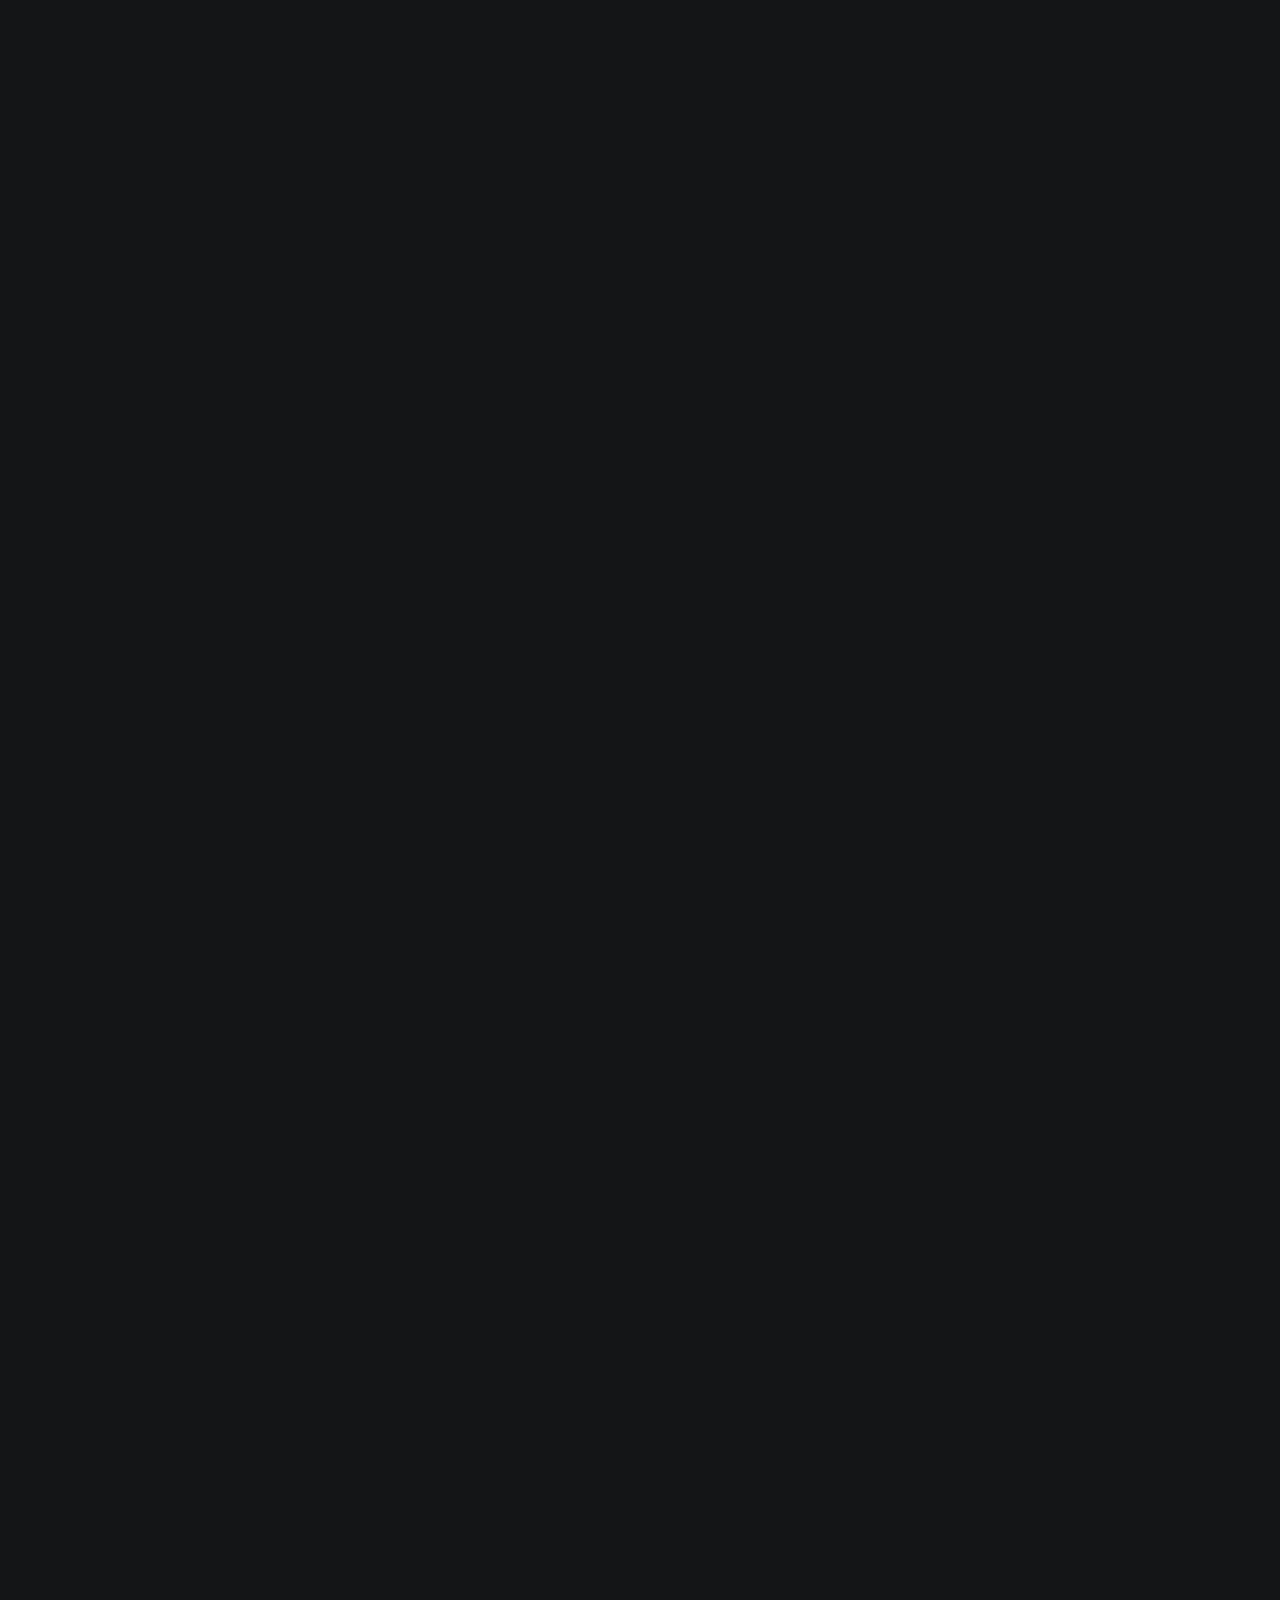
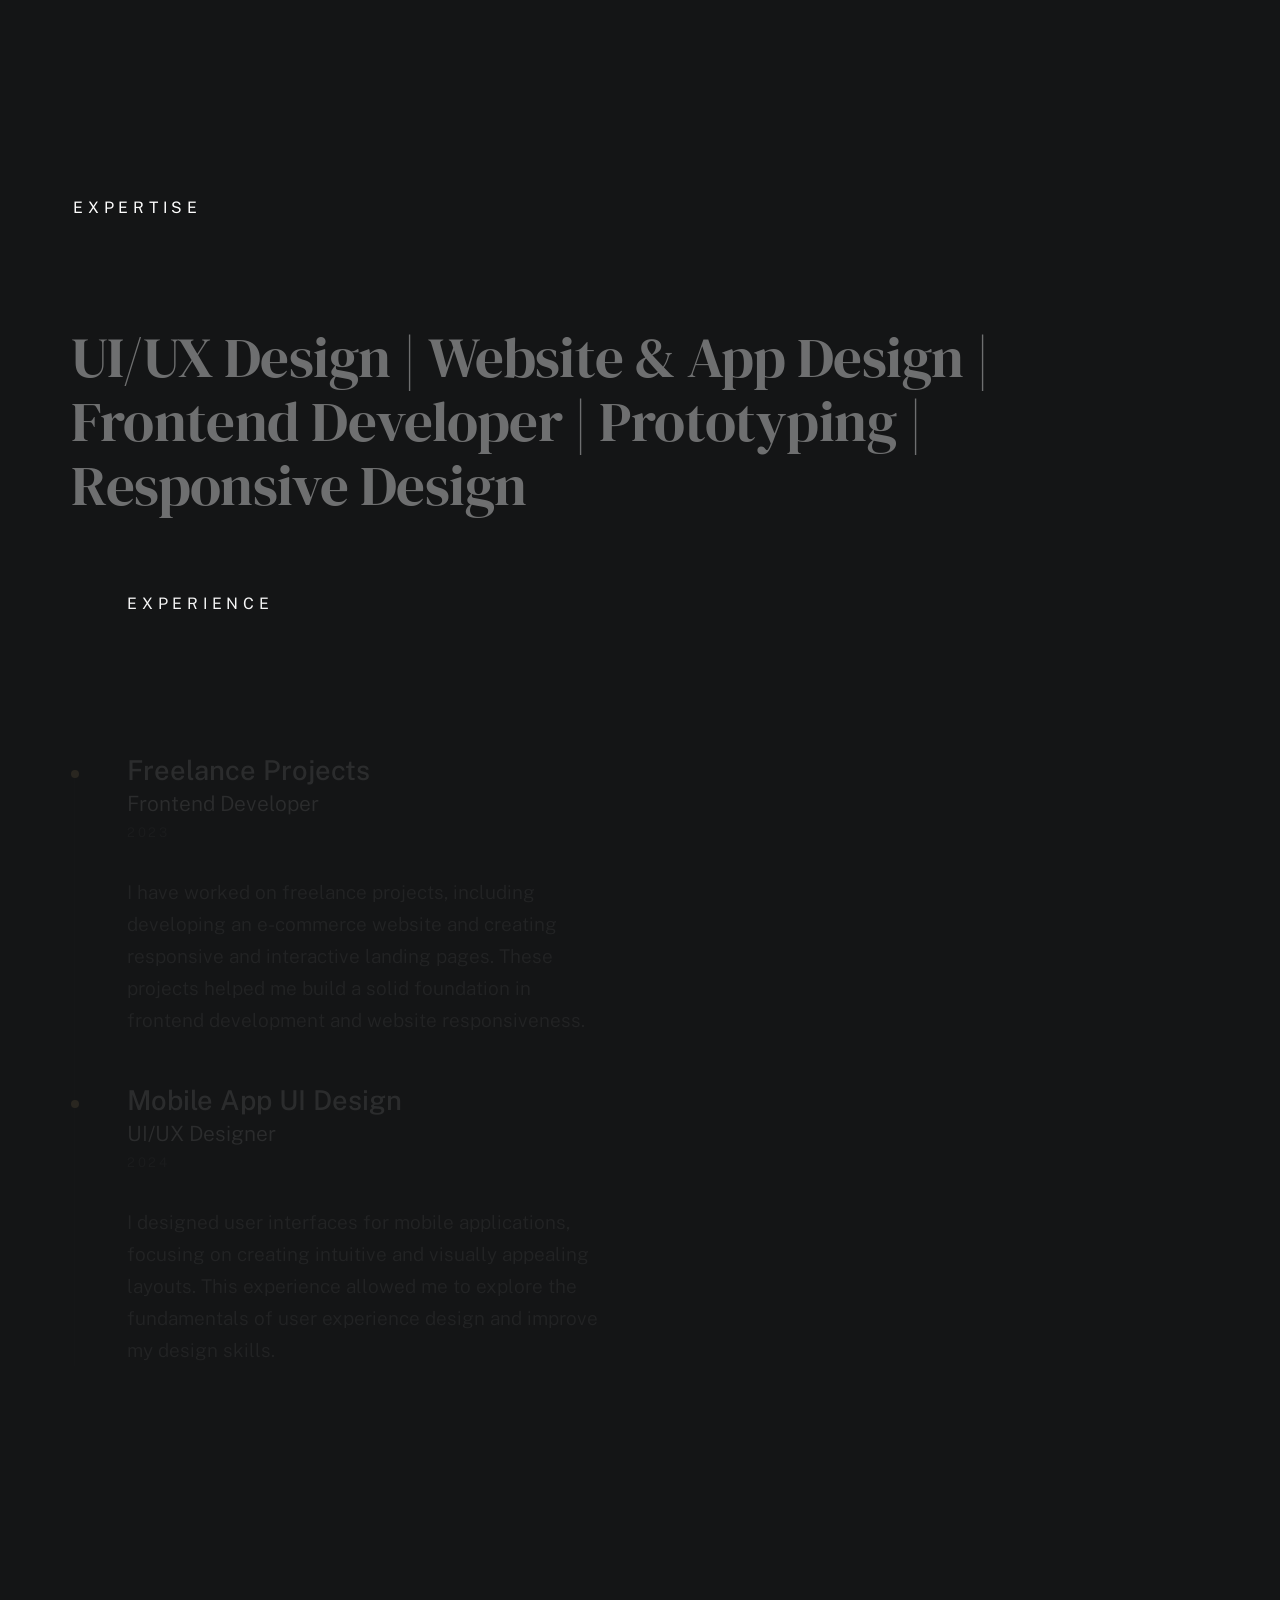
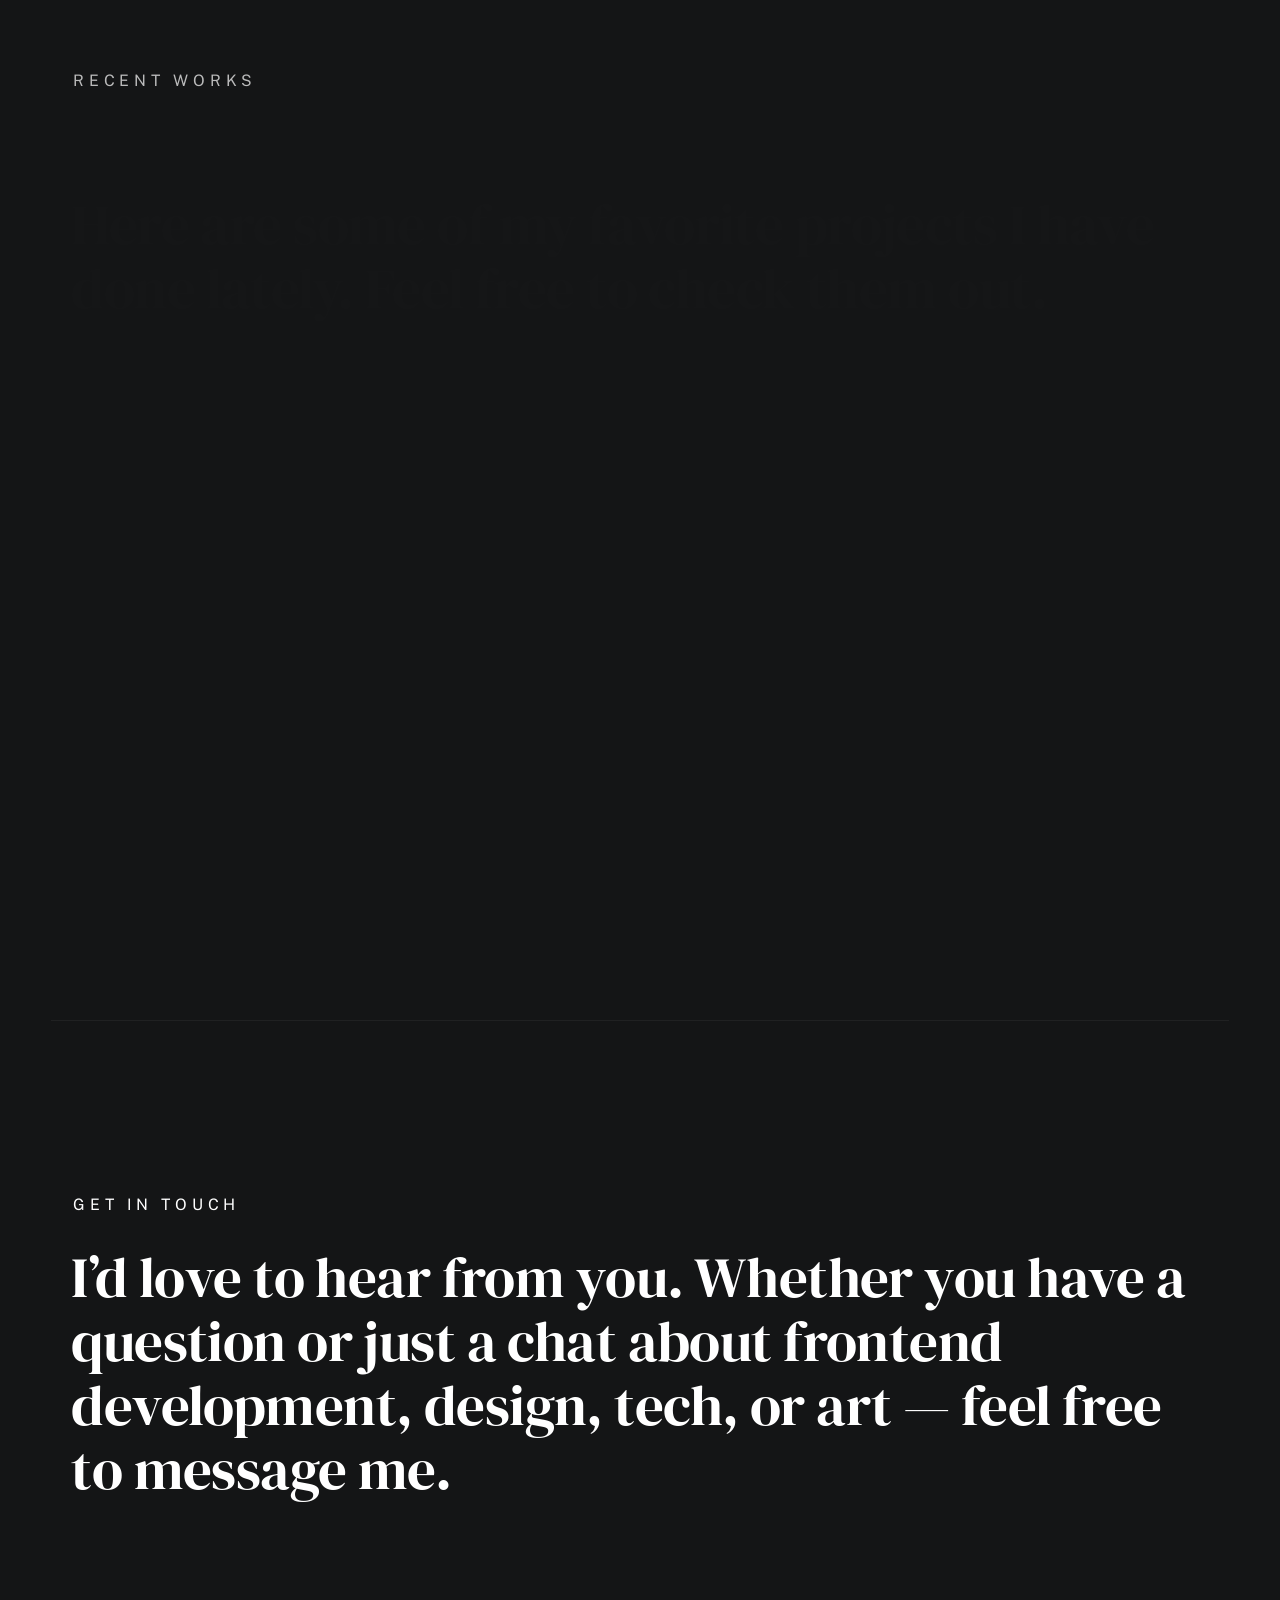
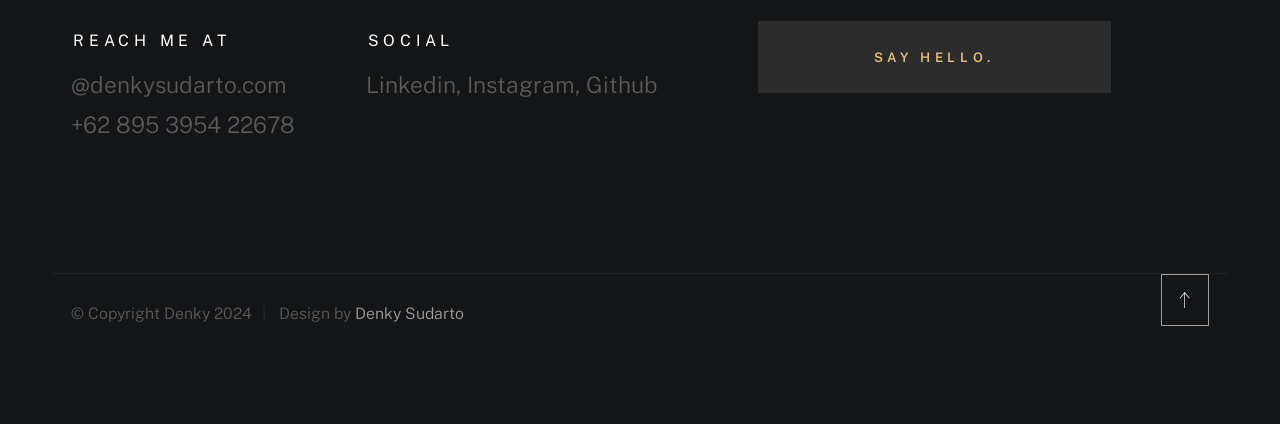
==== commit 5e659298: "first commit" ====
--- a/index.html
+++ b/index.html
@@ -132,8 +132,7 @@
                             <p class="attention-getter" data-animate-el>
                                 Hi, I’m Denky, a UI/UX designer and frontend developer with a strong passion for technology and creativity. I specialize in crafting visually appealing and functional designs while building responsive and user-friendly interfaces. With expertise in UI/UX design and frontend development, my focus is on delivering solutions that are not only aesthetically pleasing but also aligned with user needs.
                             </p>
-                            <a href="Cv Denky Sudarto.pdf" class="btn btn--medium u-fullwidth" data-animate-el>Download CV</a>
-
+                            <a href="https://www.instagram.com/den_19.77/" class="btn btn--medium u-fullwidth" data-animate-el>Chat About My Work</a>
                         </div>
                     </div>
                 </div> <!-- about-info -->
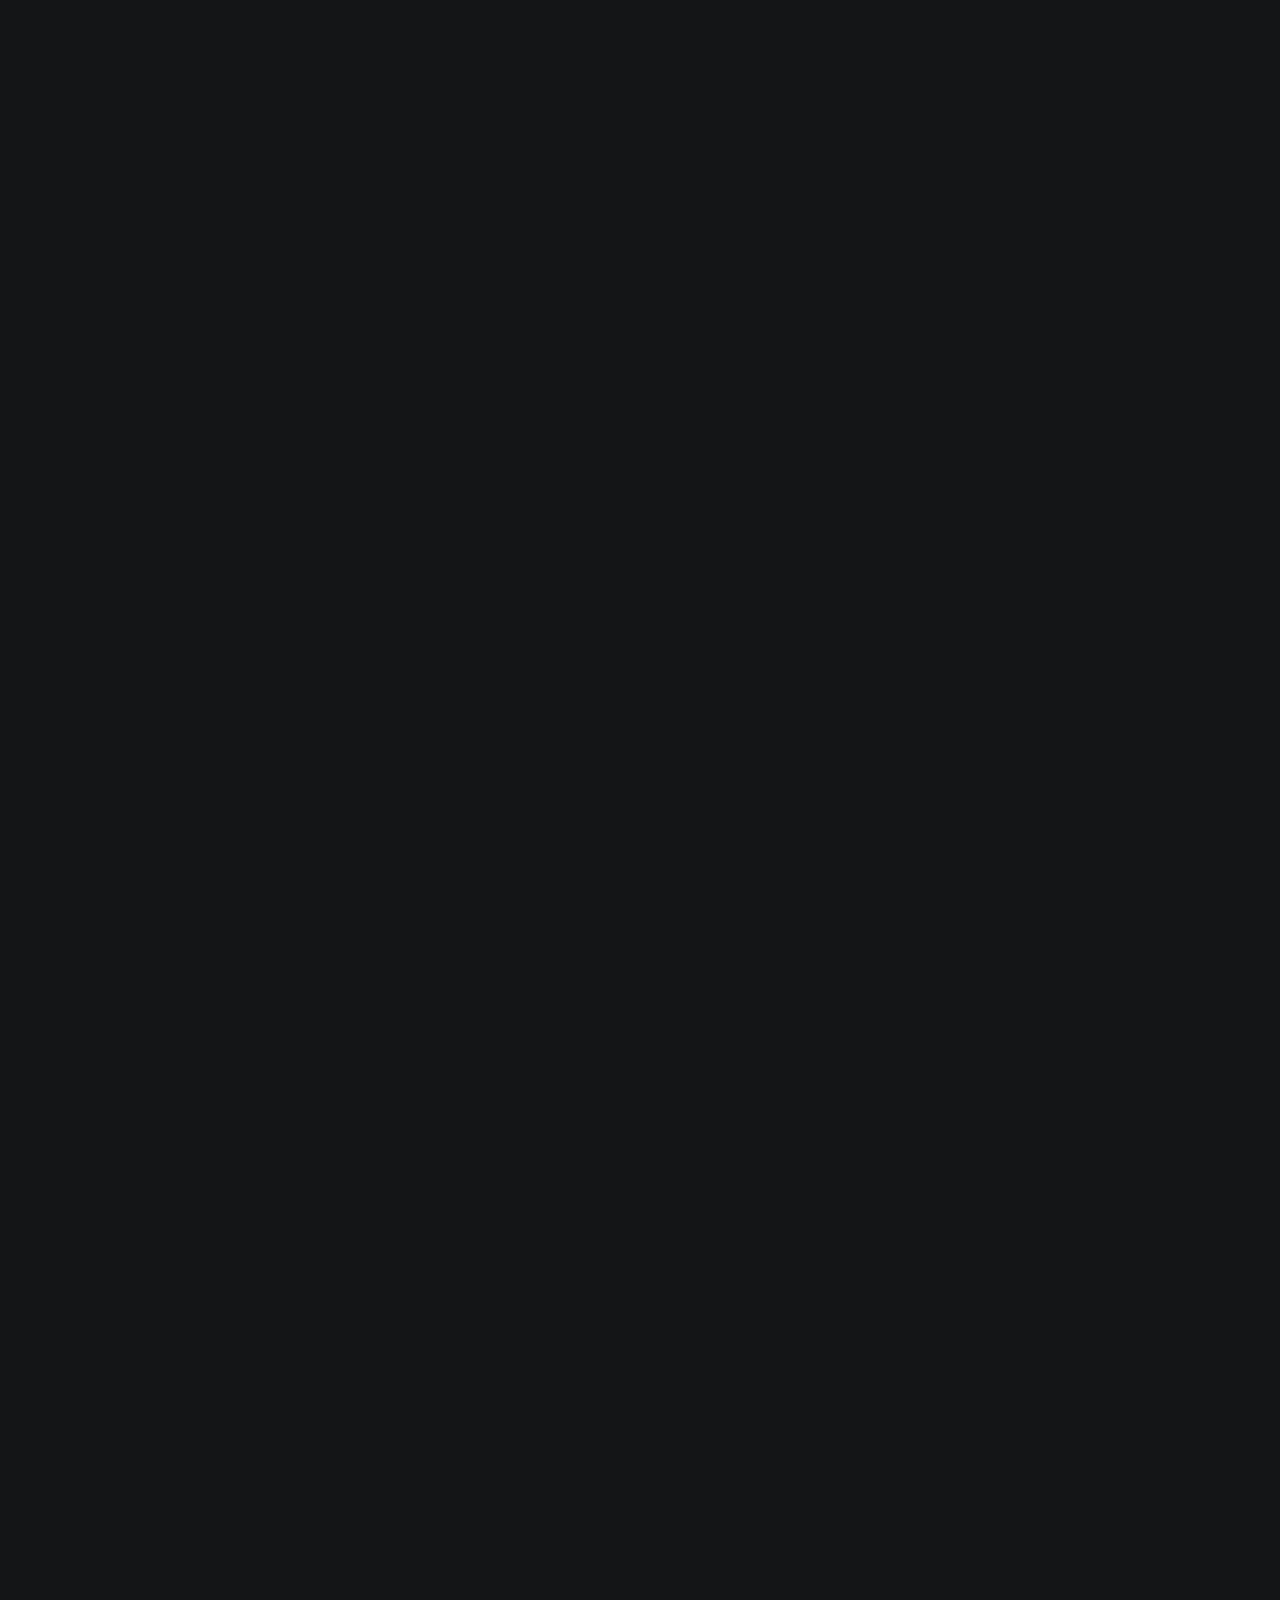
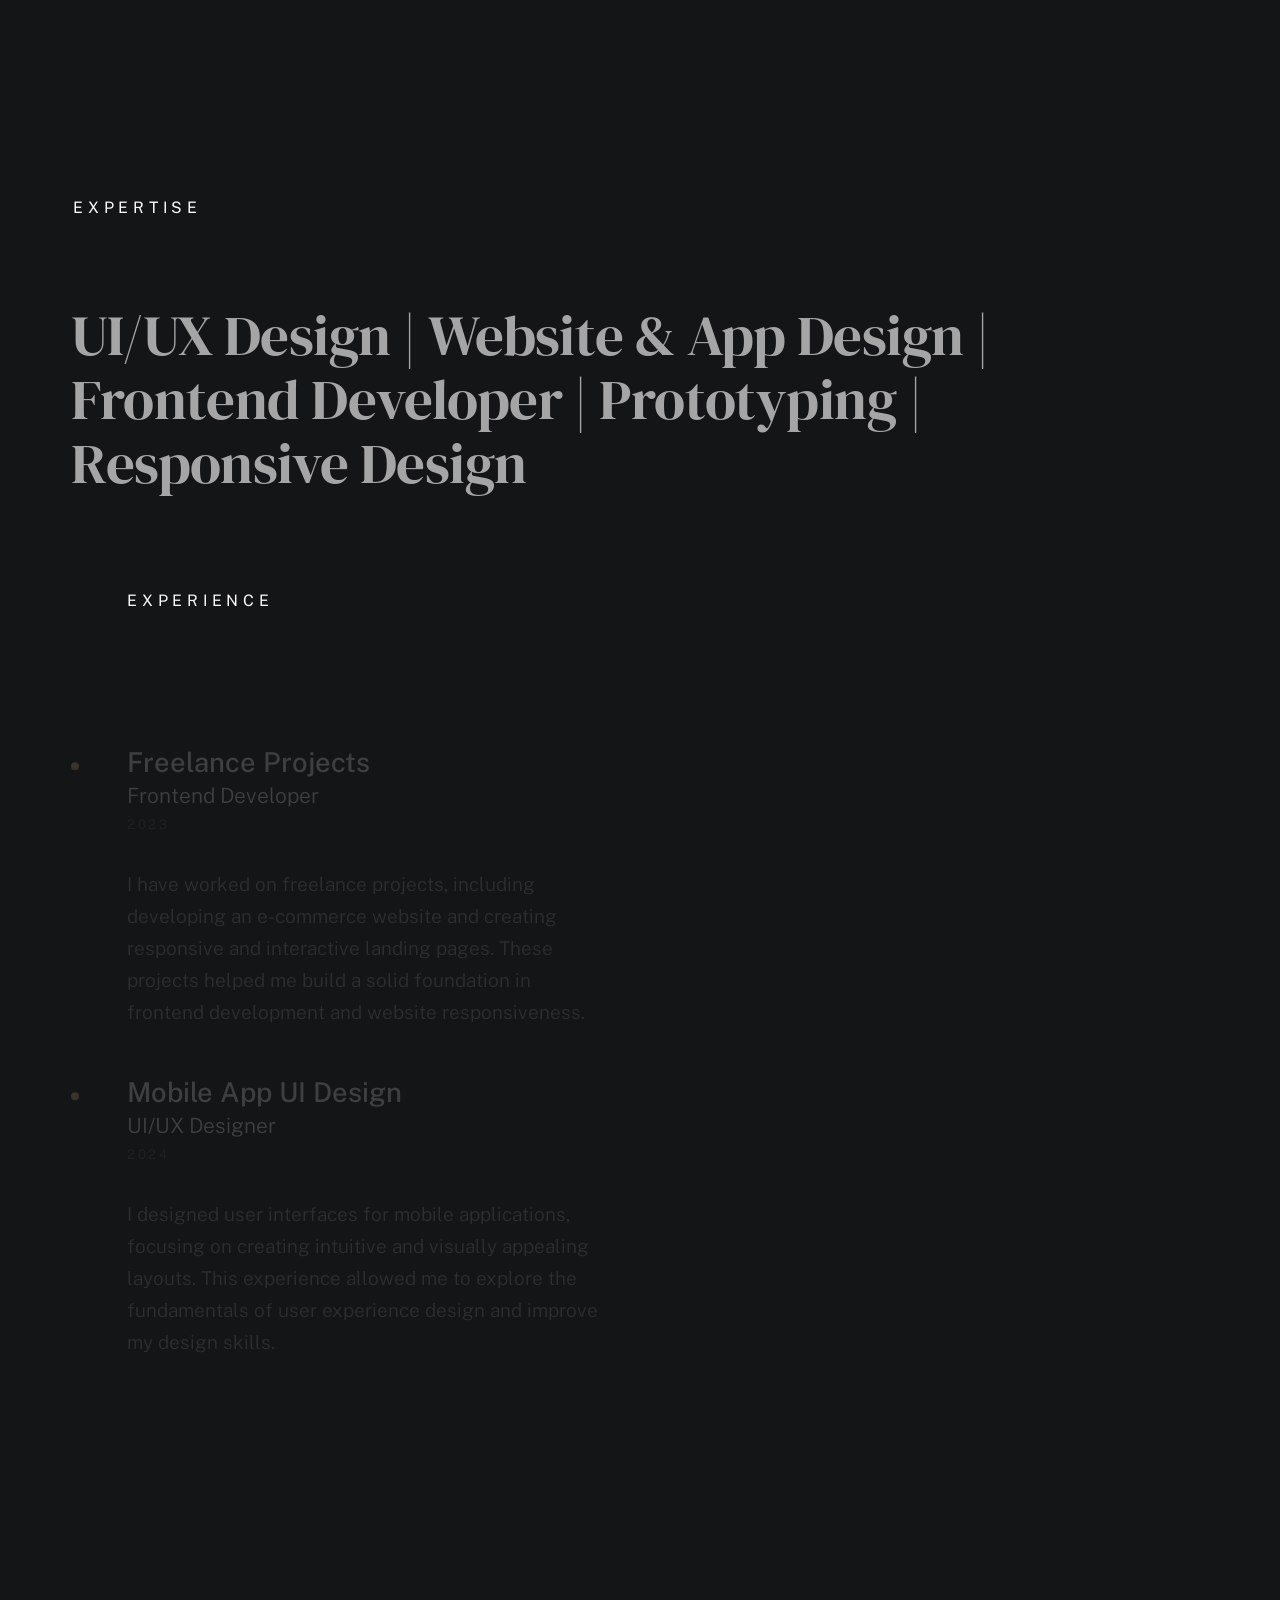
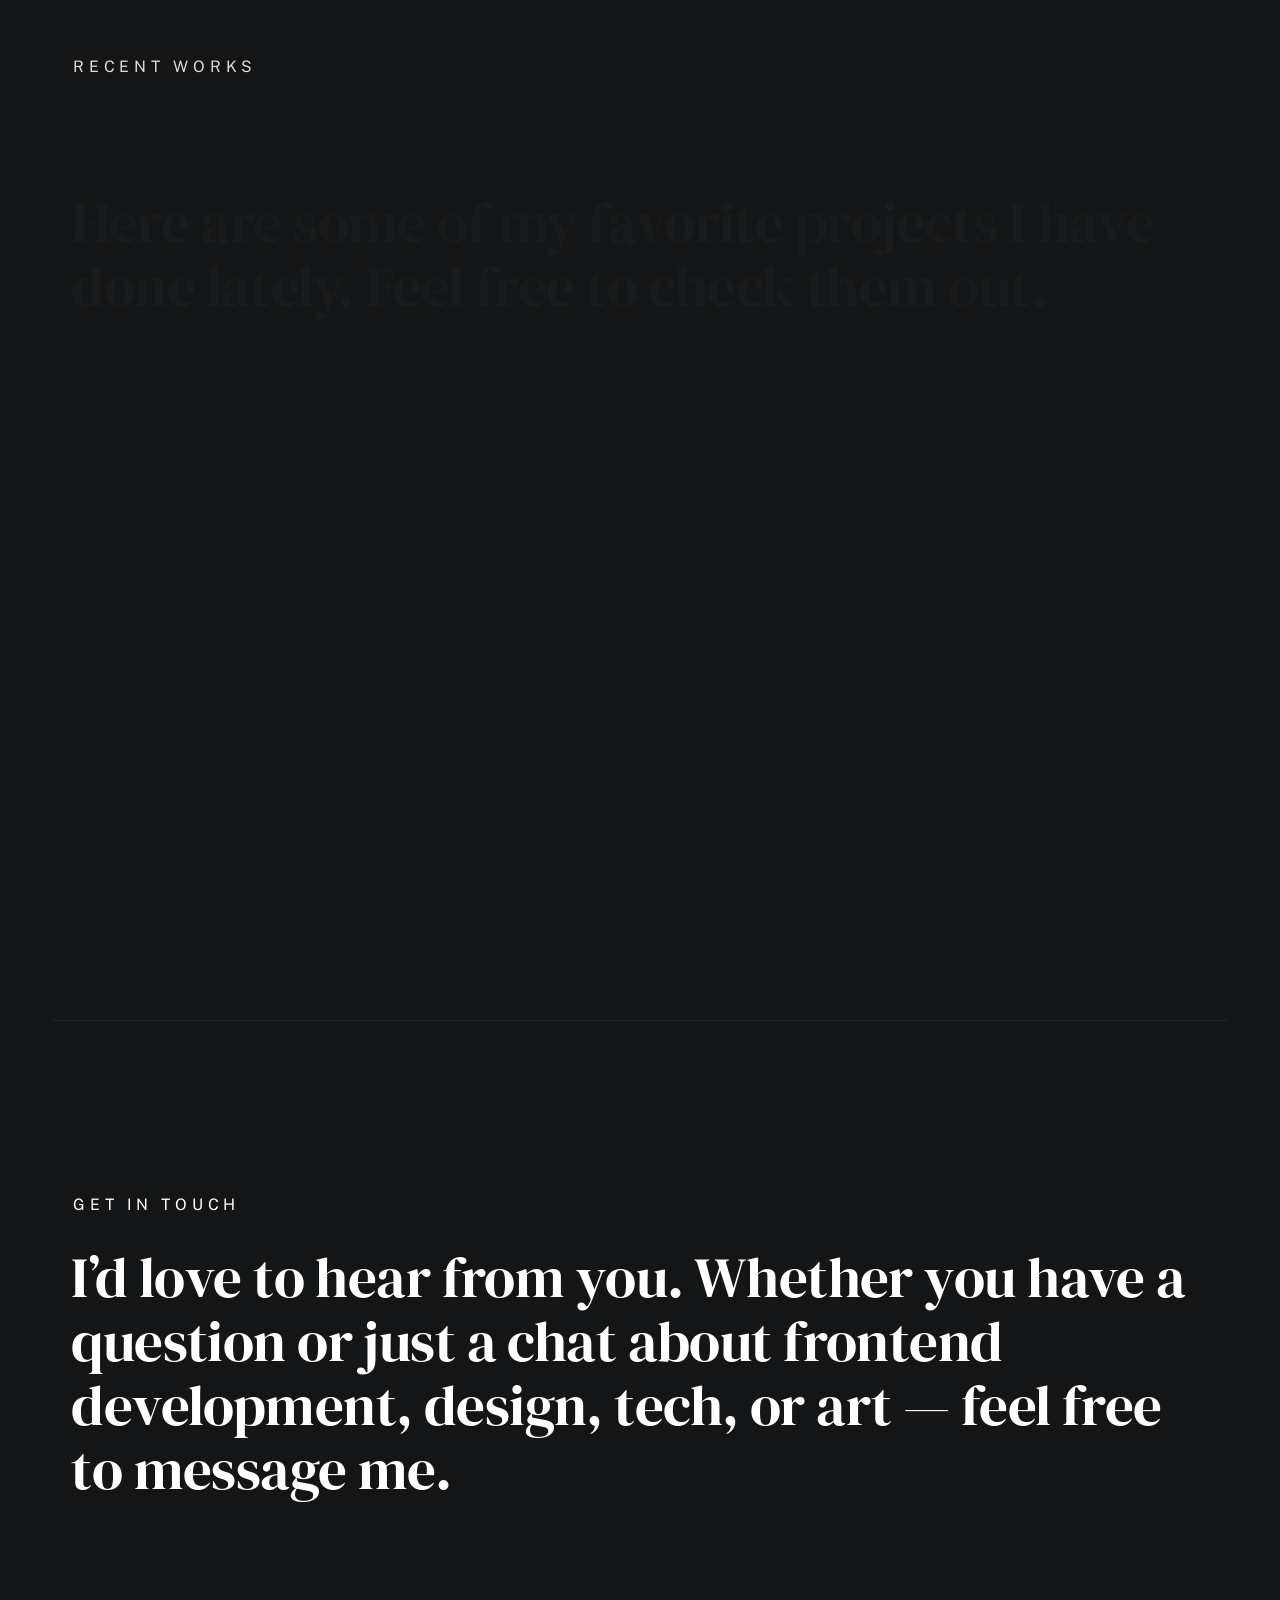
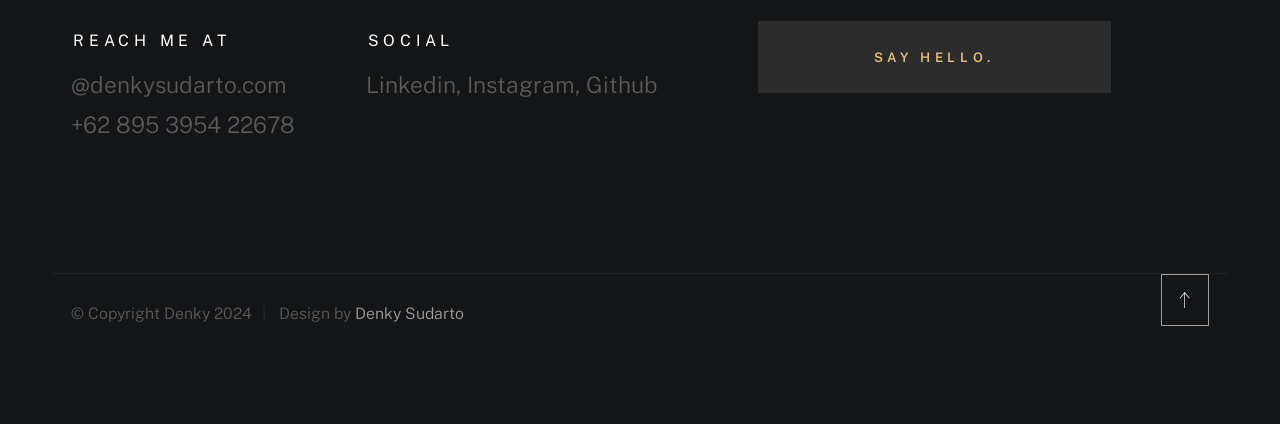
==== commit 4f2875f9: "update index.html" ====
--- a/index.html
+++ b/index.html
@@ -132,7 +132,7 @@
                             <p class="attention-getter" data-animate-el>
                                 Hi, I’m Denky, a UI/UX designer and frontend developer with a strong passion for technology and creativity. I specialize in crafting visually appealing and functional designs while building responsive and user-friendly interfaces. With expertise in UI/UX design and frontend development, my focus is on delivering solutions that are not only aesthetically pleasing but also aligned with user needs.
                             </p>
-                            <a href="https://www.instagram.com/den_19.77/" class="btn btn--medium u-fullwidth" data-animate-el>Chat About My Work</a>
+                            <a href="https://www.instagram.com/den_19.77/" class="btn btn--medium u-fullwidth" data-animate-el>Let's Collaborate</a>
                         </div>
                     </div>
                 </div> <!-- about-info -->
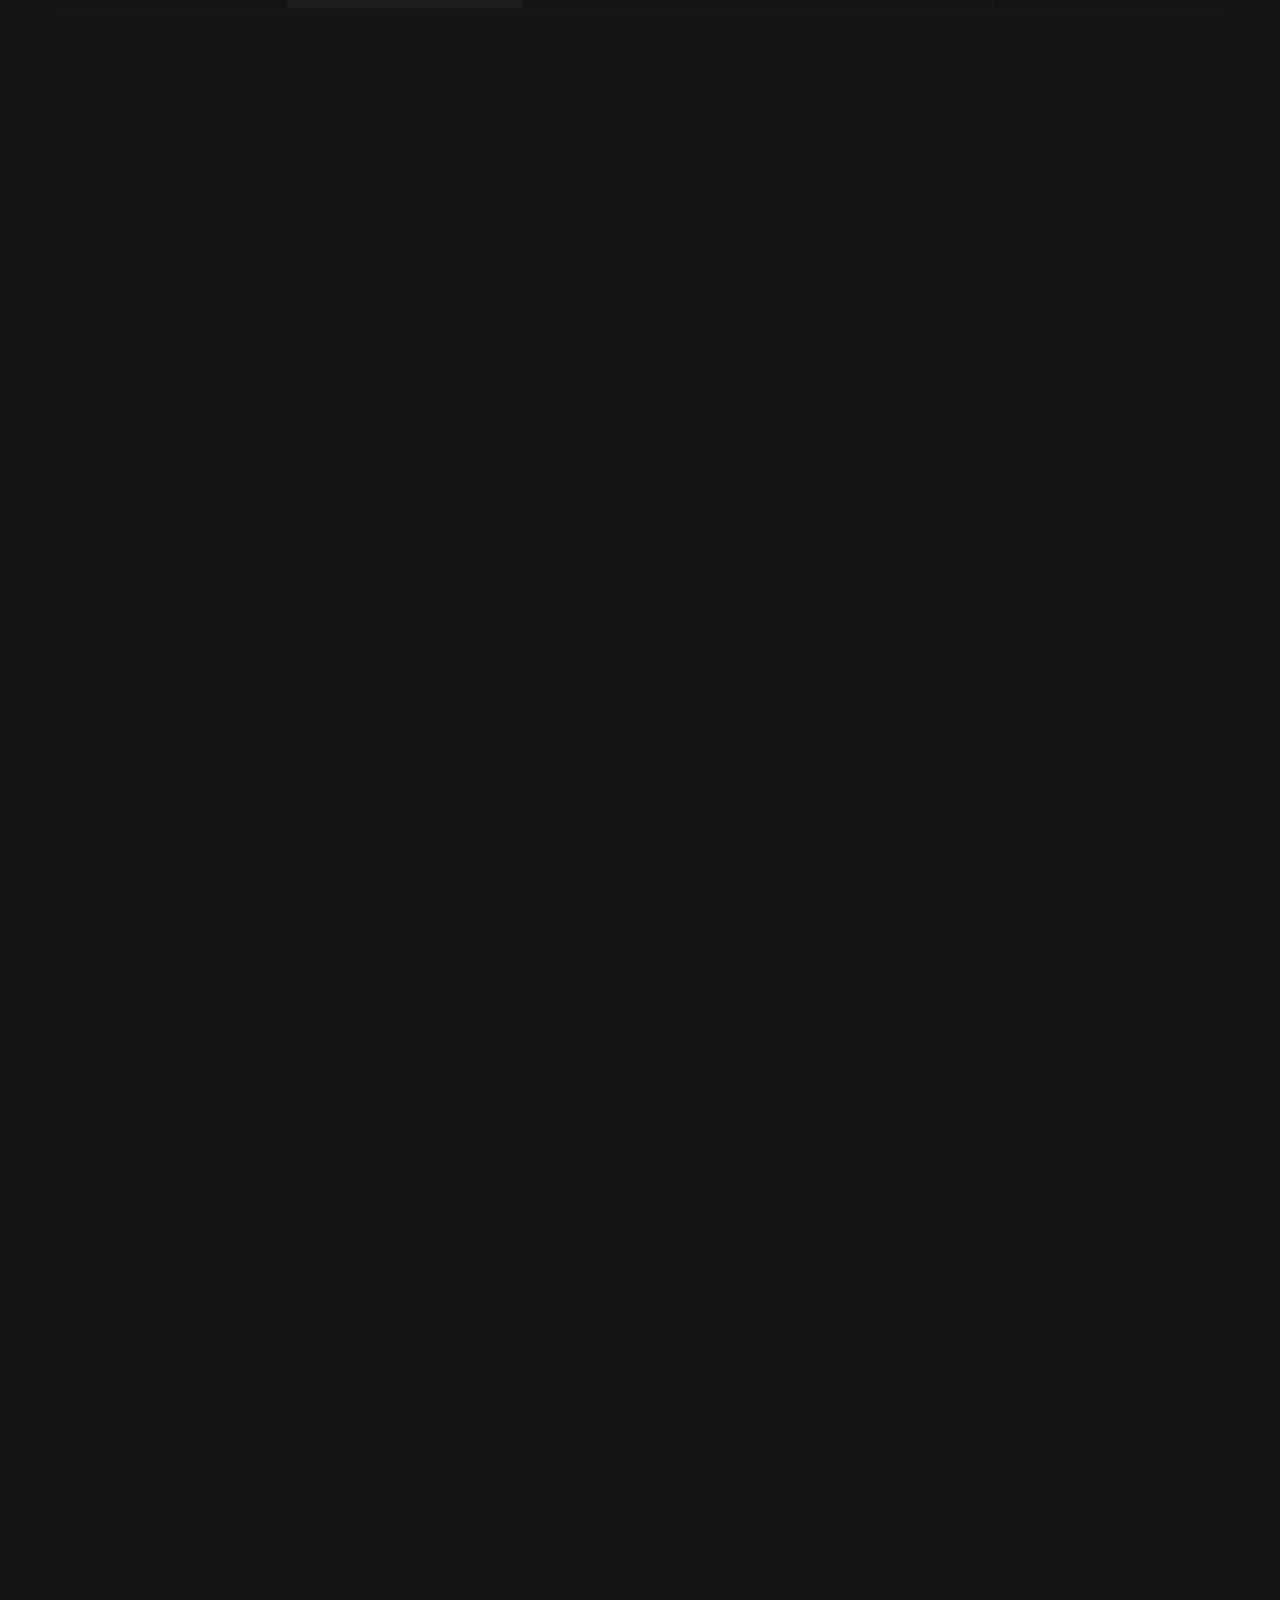
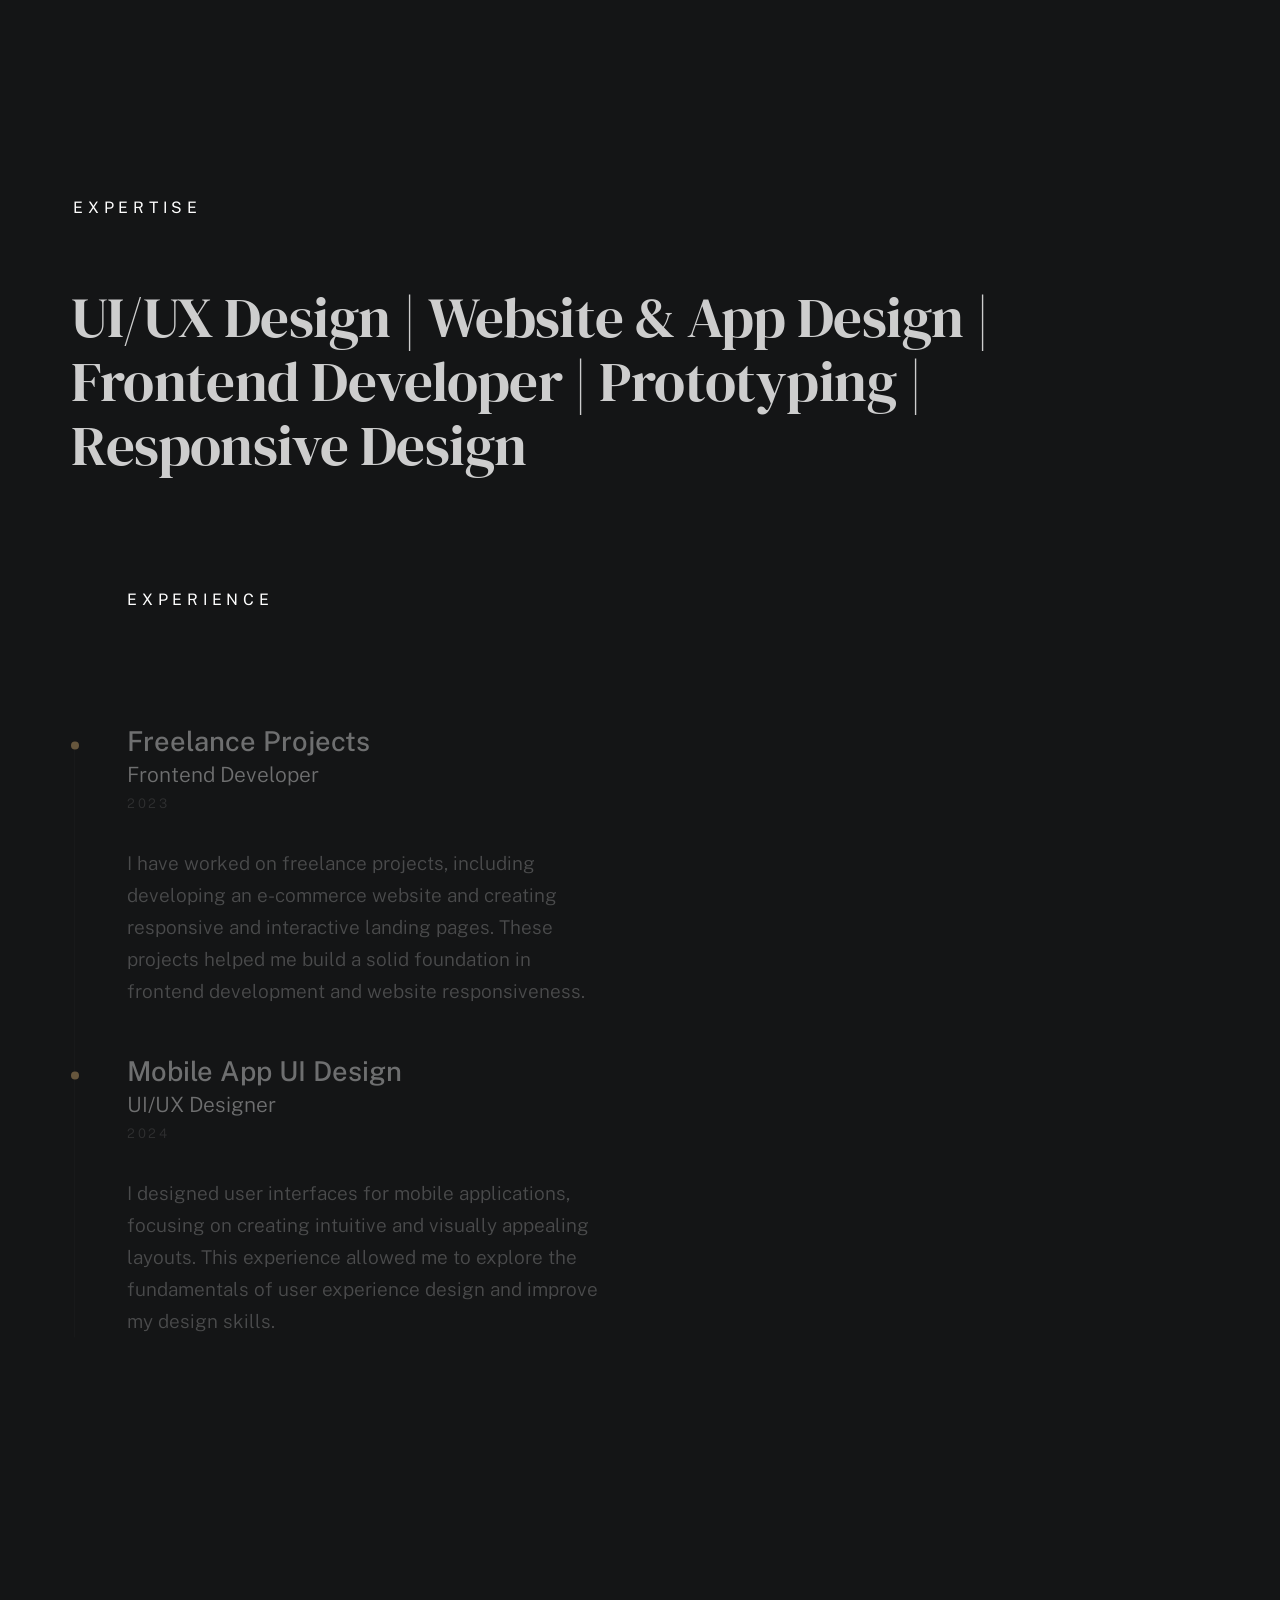
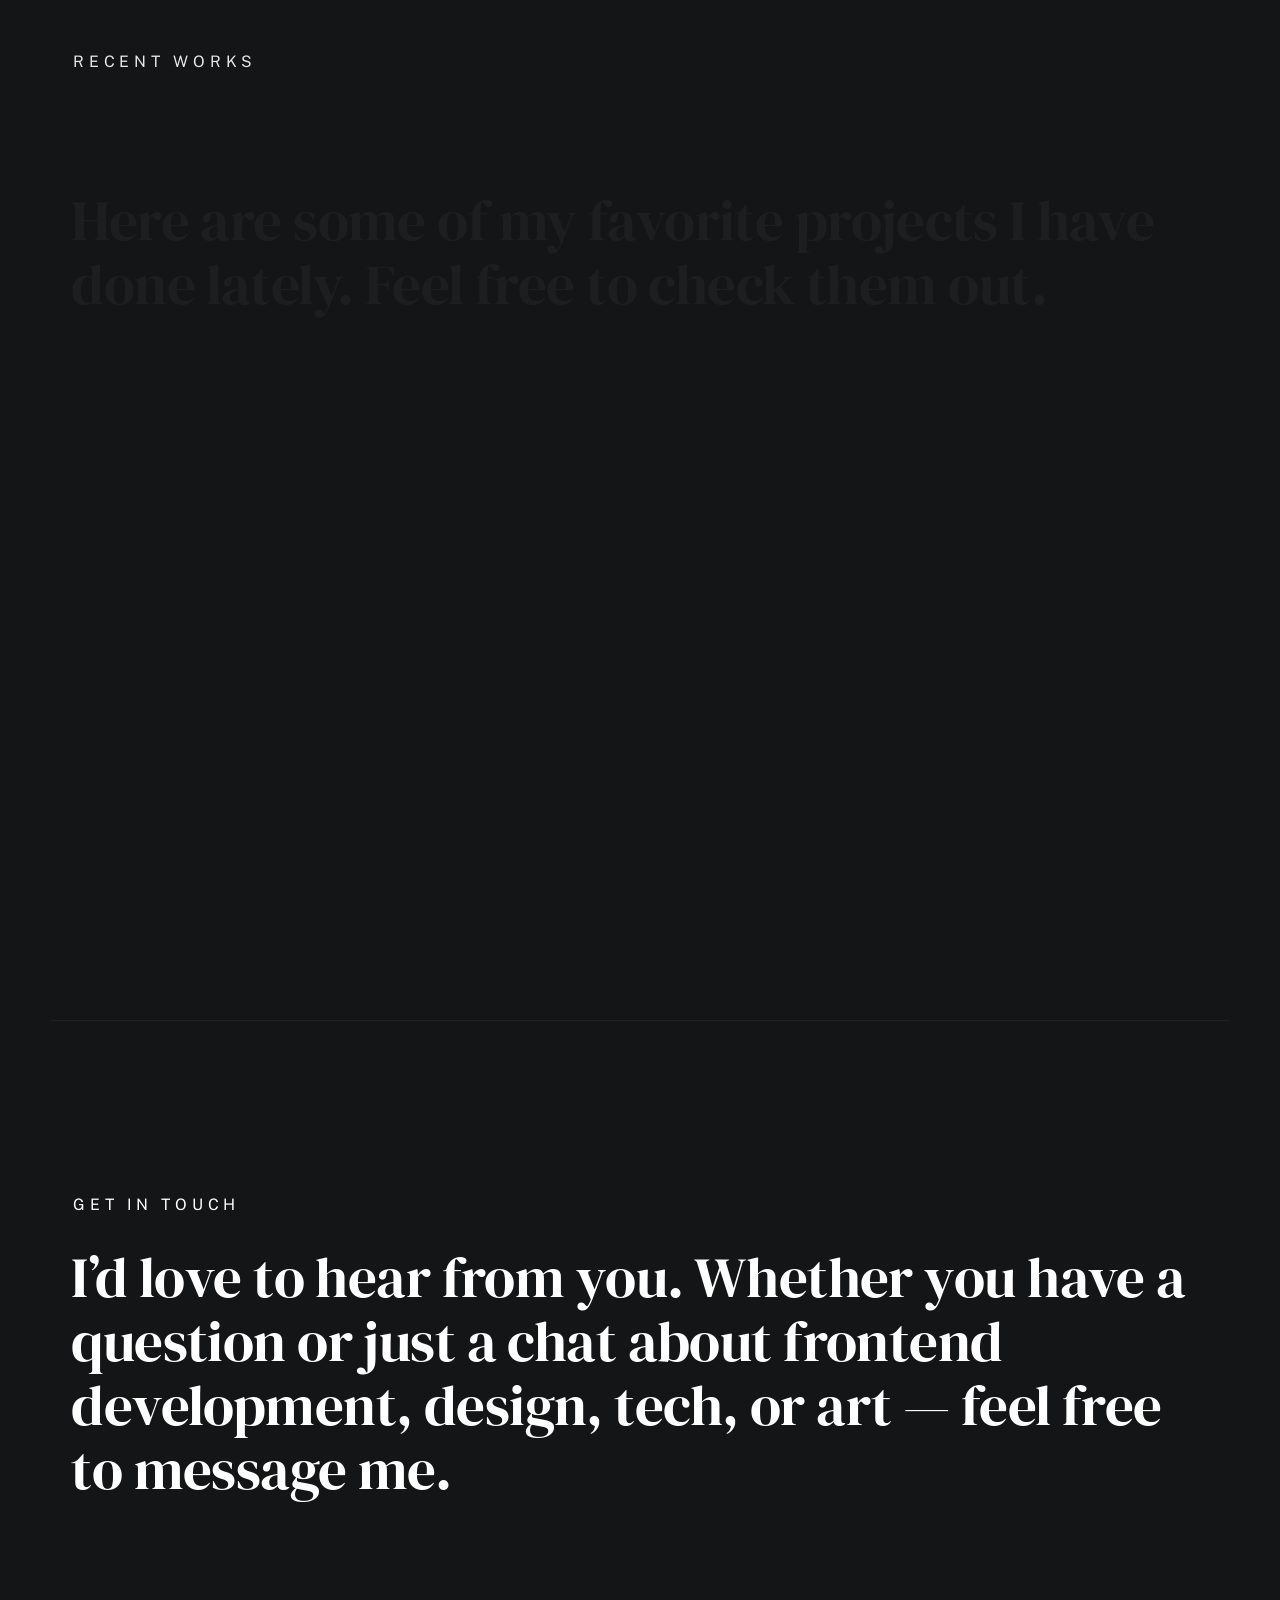
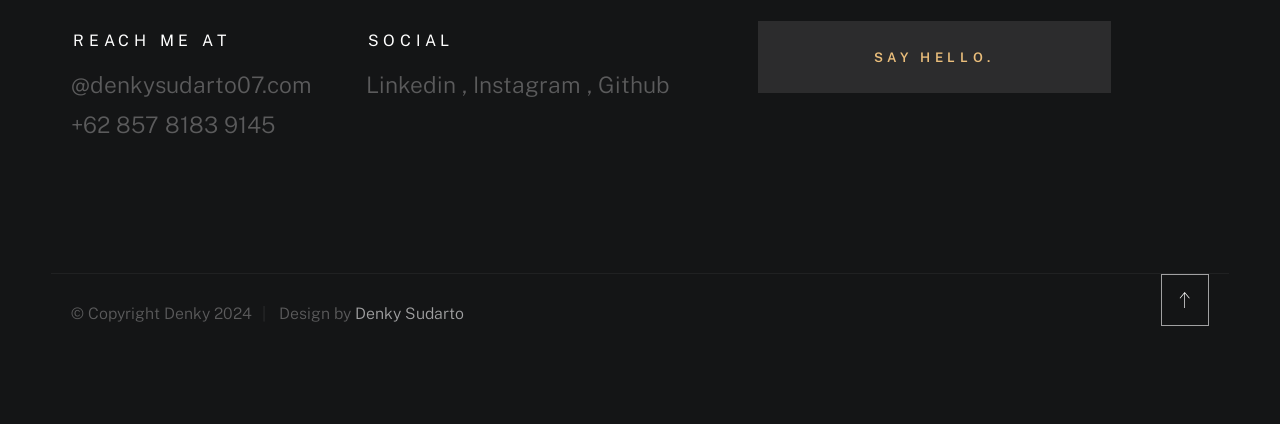
==== commit b37a60ad: "Update project files" ====
--- a/index.html
+++ b/index.html
@@ -1,516 +1,676 @@
 <!DOCTYPE html>
 <html class="no-js ss-preload" lang="en">
-<head>
-
+  <head>
     <!--- basic page needs
     ================================================== -->
-    <meta charset="utf-8">
+    <meta charset="utf-8" />
     <title>Denky</title>
-    <meta name="description" content="">
-    <meta name="author" content="">
+    <meta name="description" content="" />
+    <meta name="author" content="" />
 
     <!-- mobile specific metas
     ================================================== -->
-    <meta name="viewport" content="width=device-width, initial-scale=1">
+    <meta name="viewport" content="width=device-width, initial-scale=1" />
 
     <!-- CSS
     ================================================== -->
-    <link rel="stylesheet" href="css/vendor.css">
-    <link rel="stylesheet" href="css/styles.css">
+    <link rel="stylesheet" href="css/vendor.css" />
+    <link rel="stylesheet" href="css/styles.css" />
 
     <!-- favicons
     ================================================== -->
-    <link rel="apple-touch-icon" sizes="180x180" href="apple-touch-icon.png">
-    <link rel="icon" type="image/png" sizes="32x32" href="favicon-32x32.png">
-    <link rel="icon" type="image/png" sizes="16x16" href="favicon-16x16.png">
-    <link rel="manifest" href="site.webmanifest">
-
-</head>
-
-<body id="top">
-
-
+    <link rel="apple-touch-icon" sizes="180x180" href="apple-touch-icon.png" />
+    <link rel="icon" type="image/png" sizes="32x32" href="favicon-32x32.png" />
+    <link rel="icon" type="image/png" sizes="16x16" href="favicon-16x16.png" />
+    <link rel="manifest" href="site.webmanifest" />
+  </head>
+
+  <body id="top">
     <!-- # preloader
     ================================================== -->
     <div id="preloader">
-        <div id="loader">
-        </div>
+      <div id="loader"></div>
     </div>
-
 
     <!-- # page wrap
     ================================================== -->
     <div class="s-pagewrap">
-
-        <div class="circles">
-            <span></span>
-            <span></span>
-            <span></span>
-            <span></span>
-            <span></span>
+      <div class="circles">
+        <span></span>
+        <span></span>
+        <span></span>
+        <span></span>
+        <span></span>
+      </div>
+
+      <!-- ## site header 
+        ================================================== -->
+      <header class="s-header">
+        <div class="header-mobile">
+          <span class="mobile-home-link"><a href="index.html">Denky.</a></span>
+          <a class="mobile-menu-toggle" href="#0"><span>Menu</span></a>
         </div>
 
-
-        <!-- ## site header 
+        <div class="row wide main-nav-wrap">
+          <nav class="column lg-12 main-nav">
+            <ul>
+              <li><a href="index.html" class="home-link">Denky.</a></li>
+              <li class="current">
+                <a href="#intro" class="smoothscroll">Intro</a>
+              </li>
+              <li><a href="#about" class="smoothscroll">About</a></li>
+              <li><a href="#works" class="smoothscroll">Works</a></li>
+              <li><a href="#contact" class="smoothscroll">Say Hello</a></li>
+            </ul>
+          </nav>
+        </div>
+      </header>
+      <!-- end s-header -->
+
+      <!-- ## main content
+        ==================================================- -->
+      <main class="s-content">
+        <!-- ### intro
+            ================================================== -->
+        <section id="intro" class="s-intro target-section">
+          <div class="row intro-content wide">
+            <div class="column">
+              <div class="text-pretitle with-line">Hello World</div>
+              <h1 class="text-huge-title">
+                Hi, I’m Denky<br />
+                A UI/UX Designer & Frontend Developer<br />
+                from Jakarta
+              </h1>
+            </div>
+
+            <ul class="intro-social">
+              <li>
+                <a href="https://www.linkedin.com/in/denky-sudarto-95b183343/"
+                  >Linkedin</a
+                >
+              </li>
+              <li>
+                <a href="https://www.instagram.com/den_19.77/">Instagram</a>
+              </li>
+            </ul>
+          </div>
+          <!-- end intro content -->
+
+          <a href="#about" class="intro-scrolldown smoothscroll">
+            <svg
+              width="24"
+              height="24"
+              viewBox="0 0 24 24"
+              xmlns="http://www.w3.org/2000/svg"
+              fill-rule="evenodd"
+              clip-rule="evenodd"
+            >
+              <path
+                d="M11 21.883l-6.235-7.527-.765.644 7.521 9 7.479-9-.764-.645-6.236 7.529v-21.884h-1v21.883z"
+              />
+            </svg>
+          </a>
+        </section>
+        <!-- end s-intro -->
+
+        <!-- ### about
+            ================================================== -->
+        <section id="about" class="s-about target-section">
+          <div class="row about-info wide" data-animate-block>
+            <div class="column lg-6 md-12 about-info__pic-block">
+              <img
+                src="images/about-photo.jpg"
+                srcset="images/about-photo.jpg 1x, images/about-photo@2x.jpg 2x"
+                alt="about-photo"
+                class="about-info__pic"
+                data-animate-el
+              />
+            </div>
+
+            <div class="column lg-6 md-12">
+              <div class="about-info__text">
+                <h2 class="text-pretitle with-line" data-animate-el>About</h2>
+                <p class="attention-getter" data-animate-el>
+                  Hi, I’m Denky, a UI/UX designer and frontend developer with a
+                  strong passion for technology and creativity. I specialize in
+                  crafting visually appealing and functional designs while
+                  building responsive and user-friendly interfaces. With
+                  expertise in UI/UX design and frontend development, my focus
+                  is on delivering solutions that are not only aesthetically
+                  pleasing but also aligned with user needs.
+                </p>
+                <a
+                  href="https://wa.me/+6285781839145"
+                  class="btn btn--medium u-fullwidth"
+                  data-animate-el
+                  >Let's Collaborate</a
+                >
+              </div>
+            </div>
+          </div>
+          <!-- about-info -->
+
+          <div class="row about-expertise" data-animate-block>
+            <div class="column lg-12">
+              <h2 class="text-pretitle" data-animate-el>Expertise</h2>
+
+              <ul class="skills-list h1" data-animate-el>
+                <li>UI/UX Design</li>
+                <li>Website & App Design</li>
+                <li>Frontend Developer</li>
+                <li>Prototyping</li>
+                <li>Responsive Design</li>
+              </ul>
+            </div>
+          </div>
+          <!-- end about-expertise -->
+
+          <div class="row about-timelines" data-animate-block>
+            <div class="column lg-6 tab-12">
+              <h2 class="text-pretitle" data-animate-el>Experience</h2>
+
+              <div class="timeline" data-animate-el>
+                <div class="timeline__block">
+                  <div class="timeline__bullet"></div>
+                  <div class="timeline__header">
+                    <h4 class="timeline__title">Freelance Projects</h4>
+                    <h5 class="timeline__meta">Frontend Developer</h5>
+                    <p class="timeline__timeframe">2023</p>
+                  </div>
+                  <div class="timeline__desc">
+                    <p>
+                      I have worked on freelance projects, including developing
+                      an e-commerce website and creating responsive and
+                      interactive landing pages. These projects helped me build
+                      a solid foundation in frontend development and website
+                      responsiveness.
+                    </p>
+                  </div>
+                </div>
+
+                <div class="timeline__block">
+                  <div class="timeline__bullet"></div>
+                  <div class="timeline__header">
+                    <h4 class="timeline__title">Mobile App UI Design</h4>
+                    <h5 class="timeline__meta">UI/UX Designer</h5>
+                    <p class="timeline__timeframe">2024</p>
+                  </div>
+                  <div class="timeline__desc">
+                    <p>
+                      I designed user interfaces for mobile applications,
+                      focusing on creating intuitive and visually appealing
+                      layouts. This experience allowed me to explore the
+                      fundamentals of user experience design and improve my
+                      design skills.
+                    </p>
+                  </div>
+                </div>
+              </div>
+              <!-- end timeline -->
+            </div>
+            <!-- end column -->
+
+            <div class="column lg-6 tab-12">
+              <h2 class="text-pretitle" data-animate-el>Education</h2>
+
+              <div class="timeline" data-animate-el>
+                <div class="timeline__block">
+                  <div class="timeline__bullet"></div>
+                  <div class="timeline__header">
+                    <h4 class="timeline__title">SMK Cinta Kasih Tzu Chi</h4>
+                    <h5 class="timeline__meta">
+                      Major in Software and Game Development (PPLG)
+                    </h5>
+                    <p class="timeline__timeframe">May 2026</p>
+                  </div>
+                  <div class="timeline__desc">
+                    <p>
+                      I am currently pursuing my education at SMK Cinta Kasih
+                      Tzu Chi, specializing in Software and Game Development
+                      (PPLG). During my time here, I have been developing skills
+                      in software engineering, user interface design, and game
+                      development to prepare for a career in the technology
+                      field.
+                    </p>
+                  </div>
+                </div>
+
+                <div class="timeline__block">
+                  <div class="timeline__bullet"></div>
+                  <div class="timeline__header">
+                    <h4 class="timeline__title">SMP Negeri 204 Jakarta</h4>
+                    <h5 class="timeline__meta">Junior High School Graduate</h5>
+                    <p class="timeline__timeframe">July 2023</p>
+                  </div>
+                  <div class="timeline__desc">
+                    <p>
+                      Before enrolling in SMK Cinta Kasih Tzu Chi, I completed
+                      my junior high school education at SMP Negeri 204 Jakarta.
+                      This institution provided me with a strong academic
+                      foundation that has greatly contributed to my personal and
+                      educational development.
+                    </p>
+                  </div>
+                </div>
+              </div>
+              <!-- end timeline -->
+            </div>
+            <!-- end column -->
+          </div>
+          <!-- end about-timelines -->
+        </section>
+        <!-- end s-about -->
+
+        <!-- ### works
+            ================================================== -->
+        <section id="works" class="s-works target-section">
+          <div class="row works-portfolio">
+            <div class="column lg-12" data-animate-block>
+              <h2 class="text-pretitle" data-animate-el>Recent Works</h2>
+              <p class="h1" data-animate-el>
+                Here are some of my favorite projects I have done lately. Feel
+                free to check them out.
+              </p>
+
+              <ul class="folio-list row block-lg-one-half block-stack-on-1000">
+                <li class="folio-list__item column" data-animate-el>
+                  <a class="folio-list__item-link" href="#modal-01">
+                    <div class="folio-list__item-pic">
+                      <img
+                        src="images/portfolio/project-1.jpg"
+                        srcset="
+                          images/portfolio/project-1.jpg    1x,
+                          images/portfolio/project-1@2x.jpg 2x
+                        "
+                        alt="project-1"
+                      />
+                    </div>
+
+                    <div class="folio-list__item-text">
+                      <div class="folio-list__item-cat">Website</div>
+                      <div class="folio-list__item-title">
+                        Data Management Dashboard.
+                      </div>
+                    </div>
+                  </a>
+                </li>
+                <!--end folio-list__item -->
+
+                <li class="folio-list__item column" data-animate-el>
+                  <a class="folio-list__item-link" href="#modal-02">
+                    <div class="folio-list__item-pic">
+                      <img
+                        src="images/portfolio/project-2.jpg"
+                        srcset="
+                          images/portfolio/project-2.jpg    1x,
+                          images/portfolio/project-2@2x.jpg 2x
+                        "
+                        alt="project-2"
+                      />
+                    </div>
+
+                    <div class="folio-list__item-text">
+                      <div class="folio-list__item-cat">Website</div>
+                      <div class="folio-list__item-title">AsiaPride.</div>
+                    </div>
+                  </a>
+                </li>
+                <!--end folio-list__item -->
+
+                <li class="folio-list__item column" data-animate-el>
+                  <a class="folio-list__item-link" href="#modal-03">
+                    <div class="folio-list__item-pic">
+                      <img
+                        src="images/portfolio/project-3.jpg"
+                        srcset="
+                          images/portfolio/project-3.jpg    1x,
+                          images/portfolio/project-3@2x.jpg 2x
+                        "
+                        alt="project-3"
+                      />
+                    </div>
+
+                    <div class="folio-list__item-text">
+                      <div class="folio-list__item-cat">Mobile App</div>
+                      <div class="folio-list__item-title">
+                        Personal Financial Record.
+                      </div>
+                    </div>
+                  </a>
+                </li>
+                <!--end folio-list__item -->
+
+                <li class="folio-list__item column" data-animate-el>
+                  <a class="folio-list__item-link" href="#modal-04">
+                    <div class="folio-list__item-pic">
+                      <img
+                        src="images/portfolio/project-4.jpg"
+                        srcset="
+                          images/portfolio/project-4.jpg    1x,
+                          images/portfolio/project-4@2x.jpg 2x
+                        "
+                        alt="project-4"
+                      />
+                    </div>
+
+                    <div class="folio-list__item-text">
+                      <div class="folio-list__item-cat">Mobile App</div>
+                      <div class="folio-list__item-title">To-Do App.</div>
+                    </div>
+                  </a>
+                </li>
+                <!--end folio-list__item -->
+
+                <li class="folio-list__item column" data-animate-el>
+                  <a class="folio-list__item-link" href="#modal-05">
+                    <div class="folio-list__item-pic">
+                      <img
+                        src="images/portfolio/project-5.jpg"
+                        srcset="
+                          images/portfolio/project-5.jpg    1x,
+                          images/portfolio/project-5@2x.jpg 2x
+                        "
+                        alt="project-5"
+                      />
+                    </div>
+
+                    <div class="folio-list__item-text">
+                      <div class="folio-list__item-cat">
+                        Landing Page Design
+                      </div>
+                      <div class="folio-list__item-title">AbsenKita.</div>
+                    </div>
+                  </a>
+                </li>
+                <!--end folio-list__item -->
+
+                <li class="folio-list__item column" data-animate-el>
+                  <a class="folio-list__item-link" href="#modal-06">
+                    <div class="folio-list__item-pic">
+                      <img
+                        src="images/portfolio/project-6.jpg"
+                        srcset="
+                          images/portfolio/project-6.jpg    1x,
+                          images/portfolio/project-6@2x.jpg 2x
+                        "
+                        alt="project-6"
+                      />
+                    </div>
+
+                    <div class="folio-list__item-text">
+                      <div class="folio-list__item-cat">
+                        Landing Page Design
+                      </div>
+                      <div class="folio-list__item-title">
+                        Website Lolypoly.
+                      </div>
+                    </div>
+                  </a>
+                </li>
+                <!--end folio-list__item -->
+              </ul>
+              <!-- end folio-list -->
+            </div>
+            <!-- end column -->
+
+            <!-- Modal Templates Popup
+                    -------------------------------------------- -->
+            <div id="modal-01" hidden>
+              <div class="modal-popup">
+                <img
+                  src="images/portfolio/gallery/g-project-1.jpg"
+                  alt="project-1"
+                />
+
+                <div class="modal-popup__desc">
+                  <h5>Data Management Dashboard</h5>
+                  <p>
+                    Welcome to the Admin Dashboard! Here, you'll find easy
+                    access to User, Supplier, Stock, Incoming Goods, Outgoing
+                    Goods, and Borrow Goods. The Log In button is at the top
+                    right. In the center, there's a welcoming "Admin Dashboard"
+                    title with a "Welcome to Data Management" message. This
+                    dashboard helps you manage data efficiently with Laravel,
+                    Tailwind CSS, and Vue.js.
+                  </p>
+                </div>
+              </div>
+            </div>
+            <!-- end modal -->
+
+            <div id="modal-02" hidden>
+              <div class="modal-popup">
+                <img
+                  src="images/portfolio/gallery/g-project-2.jpg"
+                  alt="project-2"
+                />
+
+                <div class="modal-popup__desc">
+                  <h5>AsiaPride</h5>
+                  <p>
+                    This website serves as a landing page for a Growtopia
+                    Private Server called
+                    <strong>"Asia The Uprising."</strong> The main section
+                    features a bold title with a glowing effect, accompanied by
+                    a short description highlighting exclusive gameplay features
+                    such as ghost catching, fishing, surgery, and Carnival
+                    events. Two prominent call-to-action buttons,
+                    <em>Play Now</em> and <em>Check Feature</em>, guide users to
+                    start playing or explore more details. The design uses a
+                    dark gradient background with neon blue accents, creating a
+                    modern and immersive gaming atmosphere, while a simple top
+                    navigation menu ensures easy access to Home, Feature, and
+                    Play sections.
+                  </p>
+                  <p>
+                    You can view the website here:
+                    <a
+                      href="https://asiapride100-lgtm.github.io/asiapride/"
+                      target="_blank"
+                      >https://asiapride100-lgtm.github.io/asiapride/</a
+                    >
+                  </p>
+                </div>
+              </div>
+            </div>
+            <!-- end modal -->
+
+            <div id="modal-03" hidden>
+              <div class="modal-popup">
+                <img
+                  src="images/portfolio/gallery/g-project-3.jpg"
+                  alt="project-3"
+                />
+
+                <div class="modal-popup__desc">
+                  <h5>Personal Financial Record</h5>
+                  <p>
+                    The image above showcases a React Native-based financial
+                    application for tracking income and expenses. The interface
+                    displays the total balance, a financial trend graph, and a
+                    transaction list with options to add and edit entries. The
+                    design is simple, responsive, and user-friendly.
+                  </p>
+                </div>
+              </div>
+            </div>
+            <!-- end modal -->
+
+            <div id="modal-04" hidden>
+              <div class="modal-popup">
+                <img
+                  src="images/portfolio/gallery/g-project-4.jpg"
+                  alt="project-4"
+                />
+
+                <div class="modal-popup__desc">
+                  <h5>To-Do App</h5>
+                  <p>
+                    The image above shows the interface of a mobile application
+                    built with React Native, featuring a task list. The app has
+                    a header that reads "Task Notes," an input field to add new
+                    tasks with a plus (+) icon, and a list of tasks displayed in
+                    cards containing the task name and a trash bin icon to
+                    delete them. The app is designed with a minimalist and
+                    responsive style, ideal for noting and managing daily tasks.
+                  </p>
+                </div>
+              </div>
+            </div>
+            <!-- end modal -->
+
+            <div id="modal-05" hidden>
+              <div class="modal-popup">
+                <img
+                  src="images/portfolio/gallery/g-project-5.jpg"
+                  alt="project-5"
+                />
+
+                <div class="modal-popup__desc">
+                  <h5>AbsenKita</h5>
+                  <p>
+                    The image above shows the interface of the "AbsenKita" app,
+                    highlighting features such as online attendance, attendance
+                    from home, leave requests, as well as the login screen,
+                    email verification, and more. Created with Figma, the design
+                    uses a consistent orange color scheme, simple illustrations,
+                    and a user-friendly layout.
+                  </p>
+                </div>
+              </div>
+            </div>
+            <!-- end modal -->
+
+            <div id="modal-06" hidden>
+              <div class="modal-popup">
+                <img
+                  src="images/portfolio/gallery/g-project-6.jpg"
+                  alt="project-6"
+                />
+
+                <div class="modal-popup__desc">
+                  <h5>Website Lolypoly</h5>
+                  <p>
+                    This website is a product landing page for a brand called
+                    <strong>LOLYPOLY</strong>. The main section prominently
+                    displays high-quality images of mobile devices, accompanied
+                    by a bold headline that reads
+                    <em>"Open, a Grand Soundscape"</em>, introducing their
+                    product "Eli Sport 1". A clear call-to-action button labeled
+                    <em>"Learn More"</em> invites users to explore further
+                    product details. The top navigation bar offers quick links
+                    to Support, Export, Recall, and Products, along with search
+                    and shopping cart icons for user convenience. The design is
+                    clean, minimalistic, and emphasizes a premium tech
+                    aesthetic.
+                  </p>
+                  <p>
+                    You can view the website here:
+                    <a
+                      href="https://asiapride100-lgtm.github.io/asiapride/"
+                      target="_blank"
+                      >https://asiapride100-lgtm.github.io/asiapride/</a
+                    >
+                  </p>
+                </div>
+              </div>
+            </div>
+            <!-- end modal -->
+          </div>
+          <!-- end works-portfolio -->
+        </section>
+        <!-- end s-works -->
+
+        <!-- ### contact
+            ================================================== -->
+        <section id="contact" class="s-contact target-section">
+          <div class="row contact-top">
+            <div class="column lg-12">
+              <h2 class="text-pretitle">Get In Touch</h2>
+
+              <p class="h1">
+                I’d love to hear from you. Whether you have a question or just a
+                chat about frontend development, design, tech, or art — feel
+                free to message me.
+              </p>
+            </div>
+          </div>
+          <!-- end contact-top -->
+
+          <div class="row contact-bottom">
+            <div class="column lg-3 md-5 tab-6 stack-on-550 contact-block">
+              <h3 class="text-pretitle">Reach me at</h3>
+              <p class="contact-links">
+                <a href="mailto:@denkysudarto07.com" class="mailtoui"
+                  >@denkysudarto07.com</a
+                >
+                <br />
+                <a href="tel:+6285781839145">+62 857 8183 9145</a>
+              </p>
+            </div>
+            <div class="column lg-4 md-5 tab-6 stack-on-550 contact-block">
+              <h3 class="text-pretitle">Social</h3>
+              <ul class="contact-social">
+                <li>
+                  <a href="https://www.linkedin.com/in/denky-sudarto-95b183343/"
+                    >Linkedin</a
+                  >
+                </li>
+                <li>
+                  <a href="https://www.instagram.com/den_19.77/">Instagram</a>
+                </li>
+                <li><a href="https://github.com/Dendar07/">Github</a></li>
+              </ul>
+            </div>
+            <div class="column lg-4 md-12 contact-block">
+              <a
+                href="mailto:@denkysudarto07.com"
+                class="mailtoui btn btn--medium u-fullwidth contact-btn"
+                >Say Hello.</a
+              >
+            </div>
+          </div>
+          <!-- end contact-bottom -->
+        </section>
+        <!-- end contact -->
+      </main>
+      <!-- end s-content -->
+
+      <!-- ## footer
         ================================================== -->
-        <header class="s-header">
-
-            <div class="header-mobile">
-                <span class="mobile-home-link"><a href="index.html">Denky.</a></span>
-                <a class="mobile-menu-toggle" href="#0"><span>Menu</span></a>
-            </div>
-
-            <div class="row wide main-nav-wrap">
-                <nav class="column lg-12 main-nav">
-                    <ul>
-                        <li><a href="index.html" class="home-link">Denky.</a></li>
-                        <li class="current"><a href="#intro" class="smoothscroll">Intro</a></li>
-                        <li><a href="#about" class="smoothscroll">About</a></li>
-                        <li><a href="#works" class="smoothscroll">Works</a></li>
-                        <li><a href="#contact" class="smoothscroll">Say Hello</a></li>
-                    </ul>
-                </nav>
-            </div>
-
-        </header> <!-- end s-header -->
-
-
-        <!-- ## main content
-        ==================================================- -->
-        <main class="s-content">
-
-
-            <!-- ### intro
-            ================================================== -->
-            <section id="intro" class="s-intro target-section">
-
-                <div class="row intro-content wide">
-
-                    <div class="column">
-                        <div class="text-pretitle with-line">
-                            Hello World
-                        </div>
-                        <h1 class="text-huge-title">
-                            Hi, I’m Denky<br>
-                            A UI/UX Designer & Frontend Developer<br>
-                            from Jakarta
-                        </h1>                        
-                    </div>
-
-                    <ul class="intro-social">
-                        <li><a href="https://www.linkedin.com/in/denky-sudarto-95b183343/">Linkedin</a></li>
-                        <li><a href="https://www.instagram.com/den_19.77/">Instagram</a></li>
-                    </ul>
-
-                </div> <!-- end intro content -->
-
-                <a href="#about" class="intro-scrolldown smoothscroll">
-                    <svg width="24" height="24" viewBox="0 0 24 24" xmlns="http://www.w3.org/2000/svg" fill-rule="evenodd" clip-rule="evenodd"><path d="M11 21.883l-6.235-7.527-.765.644 7.521 9 7.479-9-.764-.645-6.236 7.529v-21.884h-1v21.883z"/></svg>
-                </a>
-
-            </section> <!-- end s-intro -->
-
-
-            <!-- ### about
-            ================================================== -->
-            <section id="about" class="s-about target-section">
-
-
-                <div class="row about-info wide" data-animate-block>
-
-                    <div class="column lg-6 md-12 about-info__pic-block">
-                        <img src="images/about-photo.jpg" 
-                             srcset="images/about-photo.jpg 1x, images/about-photo@2x.jpg 2x" alt="about-photo" class="about-info__pic" data-animate-el>
-                    </div>
-
-                    <div class="column lg-6 md-12">
-                        <div class="about-info__text" >
-
-                            <h2 class="text-pretitle with-line" data-animate-el>
-                                About
-                            </h2>
-                            <p class="attention-getter" data-animate-el>
-                                Hi, I’m Denky, a UI/UX designer and frontend developer with a strong passion for technology and creativity. I specialize in crafting visually appealing and functional designs while building responsive and user-friendly interfaces. With expertise in UI/UX design and frontend development, my focus is on delivering solutions that are not only aesthetically pleasing but also aligned with user needs.
-                            </p>
-                            <a href="https://www.instagram.com/den_19.77/" class="btn btn--medium u-fullwidth" data-animate-el>Let's Collaborate</a>
-                        </div>
-                    </div>
-                </div> <!-- about-info -->
-
-
-                <div class="row about-expertise" data-animate-block>
-                    <div class="column lg-12">
-
-                        <h2 class="text-pretitle" data-animate-el>Expertise</h2>
-
-                        <ul class="skills-list h1" data-animate-el>
-                            <li>UI/UX Design</li>
-                            <li>Website & App Design</li>
-                            <li>Frontend Developer</li>
-                            <li>Prototyping</li>
-                            <li>Responsive Design</li>
-                        </ul>                        
-
-                    </div>
-                </div> <!-- end about-expertise -->
-
-
-                <div class="row about-timelines" data-animate-block>
-
-                    <div class="column lg-6 tab-12">
-
-                        <h2 class="text-pretitle" data-animate-el>
-                            Experience
-                        </h2>
-
-                        <div class="timeline" data-animate-el>
-
-                            <div class="timeline__block">
-                                <div class="timeline__bullet"></div>
-                                <div class="timeline__header">
-                                    <h4 class="timeline__title">Freelance Projects</h4>
-                                    <h5 class="timeline__meta">Frontend Developer</h5>
-                                    <p class="timeline__timeframe">2023</p>
-                                </div>
-                                <div class="timeline__desc">
-                                    <p>I have worked on freelance projects, including developing an e-commerce website and creating responsive and interactive landing pages. These projects helped me build a solid foundation in frontend development and website responsiveness.</p>
-                                </div>
-                            </div>
-                            
-                            <div class="timeline__block">
-                                <div class="timeline__bullet"></div>
-                                <div class="timeline__header">
-                                    <h4 class="timeline__title">Mobile App UI Design</h4>
-                                    <h5 class="timeline__meta">UI/UX Designer</h5>
-                                    <p class="timeline__timeframe">2024</p>
-                                </div>
-                                <div class="timeline__desc">
-                                    <p>I designed user interfaces for mobile applications, focusing on creating intuitive and visually appealing layouts. This experience allowed me to explore the fundamentals of user experience design and improve my design skills.</p>
-                                </div>
-                            </div>                            
-    
-                        </div> <!-- end timeline -->
-
-                    </div> <!-- end column -->
-
-                    <div class="column lg-6 tab-12">
-
-                        <h2 class="text-pretitle" data-animate-el>
-                            Education
-                        </h2>
-
-                        <div class="timeline" data-animate-el>
-
-                            <div class="timeline__block">
-                                <div class="timeline__bullet"></div>
-                                <div class="timeline__header">
-                                    <h4 class="timeline__title">SMK Cinta Kasih Tzu Chi</h4>
-                                    <h5 class="timeline__meta">Major in Software and Game Development (PPLG)</h5>
-                                    <p class="timeline__timeframe">May 2026</p>
-                                </div>
-                                <div class="timeline__desc">
-                                    <p>I am currently pursuing my education at SMK Cinta Kasih Tzu Chi, specializing in Software and Game Development (PPLG). During my time here, I have been developing skills in software engineering, user interface design, and game development to prepare for a career in the technology field.</p>
-                                </div>
-                            </div>
-                            
-                            <div class="timeline__block">
-                                <div class="timeline__bullet"></div>
-                                <div class="timeline__header">
-                                    <h4 class="timeline__title">SMP Negeri 204 Jakarta</h4>
-                                    <h5 class="timeline__meta">Junior High School Graduate</h5>
-                                    <p class="timeline__timeframe">July 2023</p>
-                                </div>
-                                <div class="timeline__desc">
-                                    <p>Before enrolling in SMK Cinta Kasih Tzu Chi, I completed my junior high school education at SMP Negeri 204 Jakarta. This institution provided me with a strong academic foundation that has greatly contributed to my personal and educational development.</p>
-                                </div>
-                            </div>                            
-    
-                        </div> <!-- end timeline -->
-                        
-                    </div> <!-- end column -->
-
-
-                </div> <!-- end about-timelines -->
-
-            </section> <!-- end s-about -->
-
-
-            <!-- ### works
-            ================================================== -->
-            <section id="works" class="s-works target-section">
-
-
-                <div class="row works-portfolio">
-
-                    <div class="column lg-12" data-animate-block>
-
-                        <h2 class="text-pretitle" data-animate-el>
-                            Recent Works
-                        </h2>
-                        <p class="h1" data-animate-el>
-                            Here are some of my favorite projects I have done lately. Feel free to check them out.
-                        </p>
-    
-                        <ul class="folio-list row block-lg-one-half block-stack-on-1000">
-
-                            <li class="folio-list__item column" data-animate-el>
-                                <a class="folio-list__item-link" href="#modal-01">
-                                    <div class="folio-list__item-pic">
-                                        <img src="images/portfolio/project-1.jpg"
-                                             srcset="images/portfolio/project-1.jpg 1x, images/portfolio/project-1@2x.jpg 2x"  alt="project-1">
-                                    </div>
-                                    
-                                    <div class="folio-list__item-text">
-                                        <div class="folio-list__item-cat">
-                                            Website
-                                        </div>
-                                        <div class="folio-list__item-title">
-                                            Data Management Dashboard.
-                                        </div>
-                                    </div>
-                                </a>
-                            </li> <!--end folio-list__item -->
-
-                            <li class="folio-list__item column" data-animate-el>
-                                <a class="folio-list__item-link" href="#modal-02">
-                                    <div class="folio-list__item-pic">
-                                        <img src="images/portfolio/project-2.jpg" 
-                                             srcset="images/portfolio/project-2.jpg 1x, images/portfolio/project-2@2x.jpg 2x" alt="project-2">
-                                    </div>
-                                    
-                                    <div class="folio-list__item-text">
-                                        <div class="folio-list__item-cat">
-                                            Website
-                                        </div>
-                                        <div class="folio-list__item-title">
-                                            DOCCURE.
-                                        </div>
-                                    </div>
-                                </a>
-                            </li> <!--end folio-list__item -->
-
-                            <li class="folio-list__item column" data-animate-el>
-                                <a class="folio-list__item-link" href="#modal-03">
-                                    <div class="folio-list__item-pic">
-                                        <img src="images/portfolio/project-3.jpg" 
-                                             srcset="images/portfolio/project-3.jpg 1x, images/portfolio/project-3@2x.jpg 2x" alt="project-3">
-                                    </div>
-                                    
-                                    <div class="folio-list__item-text">
-                                        <div class="folio-list__item-cat">
-                                            Mobile App
-                                        </div>
-                                        <div class="folio-list__item-title">
-                                            Personal Financial Record.
-                                        </div>
-                                    </div>
-                                </a>
-                            </li> <!--end folio-list__item -->
-
-                            <li class="folio-list__item column" data-animate-el>
-                                <a class="folio-list__item-link" href="#modal-04">
-                                    <div class="folio-list__item-pic">
-                                        <img src="images/portfolio/project-4.jpg"
-                                             srcset="images/portfolio/project-4.jpg 1x, images/portfolio/project-4@2x.jpg 2x" alt="project-4">
-                                    </div>
-                                    
-                                    <div class="folio-list__item-text">
-                                        <div class="folio-list__item-cat">
-                                            Mobile App
-                                        </div>
-                                        <div class="folio-list__item-title">
-                                            To-Do App.
-                                        </div>
-                                    </div>
-                                </a>
-                            </li> <!--end folio-list__item -->
-
-                            <li class="folio-list__item column" data-animate-el>
-                                <a class="folio-list__item-link" href="#modal-05">
-                                    <div class="folio-list__item-pic">
-                                        <img src="images/portfolio/project-5.jpg" 
-                                             srcset="images/portfolio/project-5.jpg 1x, images/portfolio/project-5@2x.jpg 2x" alt="project-5">
-                                    </div>
-                                    
-                                    <div class="folio-list__item-text">
-                                        <div class="folio-list__item-cat">
-                                            Landing Page Design
-                                        </div>
-                                        <div class="folio-list__item-title">
-                                            AbsenKita.
-                                        </div>
-                                    </div>
-                                </a>
-                            </li> <!--end folio-list__item -->
-
-                            <li class="folio-list__item column" data-animate-el>
-                                <a class="folio-list__item-link" href="#modal-06">
-                                    <div class="folio-list__item-pic">
-                                        <img src="images/portfolio/project-6.jpg" 
-                                             srcset="images/portfolio/project-6.jpg 1x, images/portfolio/project-6@2x.jpg 2x" alt="project-6">
-                                    </div>
-                                    
-                                    <div class="folio-list__item-text">
-                                        <div class="folio-list__item-cat">
-                                            Landing Page Design
-                                        </div>
-                                        <div class="folio-list__item-title">
-                                            Mountain Adventure Guide.
-                                        </div>
-                                    </div>
-                                </a>
-                            </li> <!--end folio-list__item -->
-
-                        </ul> <!-- end folio-list -->
-
-                    </div> <!-- end column -->
-
-
-                    <!-- Modal Templates Popup
-                    -------------------------------------------- -->
-                    <div id="modal-01" hidden>
-                        <div class="modal-popup">
-                            <img src="images/portfolio/gallery/g-project-1.jpg" alt="project-1">
-                
-                            <div class="modal-popup__desc">
-                                <h5>Data Management Dashboard</h5>
-                                <p>Welcome to the Admin Dashboard! Here, you'll find easy access to User, Supplier, Stock, Incoming Goods, Outgoing Goods, and Borrow Goods. The Log In button is at the top right. In the center, there's a welcoming "Admin Dashboard" title with a "Welcome to Data Management" message. This dashboard helps you manage data efficiently with Laravel, Tailwind CSS, and Vue.js.</p>
-                            </div>
-                        </div>
-                    </div> <!-- end modal -->
-
-                    <div id="modal-02" hidden>
-                        <div class="modal-popup">
-                            <img src="images/portfolio/gallery/g-project-2.jpg" alt="project-2">
-                
-                            <div class="modal-popup__desc">
-                                <h5>DOCCURE</h5>
-                                <p>This website allows users to search for doctors, clinics, and hospitals, as well as book appointments. The main section features a search bar that simplifies finding services based on location and the type of medical care needed. The page also highlights clinic specializations and provides quick access to login or sign-up options. The design is clean, modern, and emphasizes ease of navigation.</p>
-                            </div>
-                        </div>
-                    </div> <!-- end modal -->
-
-                    <div id="modal-03" hidden>
-                        <div class="modal-popup">
-                            <img src="images/portfolio/gallery/g-project-3.jpg" alt="project-3">
-                
-                            <div class="modal-popup__desc">
-                                <h5>Personal Financial Record</h5>
-                                <p>The image above showcases a React Native-based financial application for tracking income and expenses. The interface displays the total balance, a financial trend graph, and a transaction list with options to add and edit entries. The design is simple, responsive, and user-friendly.</p>
-                            </div>
-                        </div>
-                    </div> <!-- end modal -->
-
-                    <div id="modal-04" hidden>
-                        <div class="modal-popup">
-                            <img src="images/portfolio/gallery/g-project-4.jpg" alt="project-4">
-                
-                            <div class="modal-popup__desc">
-                                <h5>To-Do App</h5>
-                                <p>
-                                    The image above shows the interface of a mobile application built with React Native, featuring a task list. The app has a header that reads "Task Notes," an input field to add new tasks with a plus (+) icon, and a list of tasks displayed in cards containing the task name and a trash bin icon to delete them. The app is designed with a minimalist and responsive style, ideal for noting and managing daily tasks.</p>
-                            </div>
-                        </div>
-                    </div> <!-- end modal -->
-
-                    <div id="modal-05" hidden>
-                        <div class="modal-popup">
-
-                            <img src="images/portfolio/gallery/g-project-5.jpg" alt="project-5">
-                
-                            <div class="modal-popup__desc">
-                                <h5>AbsenKita</h5>
-                                <p>The image above shows the interface of the "AbsenKita" app, highlighting features such as online attendance, attendance from home, leave requests, as well as the login screen, email verification, and more. Created with Figma, the design uses a consistent orange color scheme, simple illustrations, and a user-friendly layout.</p>
-                            </div>
-                        </div>
-                    </div> <!-- end modal -->
-
-                    <div id="modal-06" hidden>
-                        <div class="modal-popup">
-                            <img src="images/portfolio/gallery/g-project-6.jpg" alt="project-6">
-                
-                            <div class="modal-popup__desc">
-                                <h5>Mountain Adventure Guide</h5>
-                                <p>The image above is a design of a landing page with a mountain climbing theme, created with Figma. The design features captivating nature visuals, an inspiring main headline, and segmented content that includes a climbing guide with a combination of text and images. The appearance is modern and professional, ideal for attracting nature enthusiasts.</p>
-                            </div>
-                        </div>
-                    </div> <!-- end modal -->
-
-                </div> <!-- end works-portfolio -->
-
-            </section> <!-- end s-works -->
-
-
-            <!-- ### contact
-            ================================================== -->
-            <section id="contact" class="s-contact target-section">
-
-                <div class="row contact-top">
-                    <div class="column lg-12">
-                        <h2 class="text-pretitle">
-                            Get In Touch
-                        </h2>
-
-                        <p class="h1">
-                            I’d love to hear from you.
-                            Whether you have a question or just 
-                            a chat about frontend development, design, tech, or art  — feel free to message me.
-                        </p>
-                    </div>
-                </div> <!-- end contact-top -->
-
-                <div class="row contact-bottom">
-                    <div class="column lg-3 md-5 tab-6 stack-on-550 contact-block">
-                        <h3 class="text-pretitle">Reach me at</h3>
-                        <p class="contact-links">
-                            <a href="mailto:@denkysudarto.com" class="mailtoui">@denkysudarto.com</a> <br>
-                            <a href="tel:+62895395422678">+62 895 3954 22678</a>
-                        </p>
-                    </div>
-                    <div class="column lg-4 md-5 tab-6 stack-on-550 contact-block">
-                        <h3 class="text-pretitle">Social</h3>
-                        <ul class="contact-social">
-                            <li><a href="https://www.linkedin.com/in/denky-sudarto-95b183343/">Linkedin</a></li>
-                            <li><a href="https://www.instagram.com/den_19.77/">Instagram</a></li>
-                            <li><a href="https://github.com/Dendar07/">Github</a></li>
-                        </ul>
-                    </div>
-                    <div class="column lg-4 md-12 contact-block">
-                        <a href="mailto:@denkysudarto.com" class="mailtoui btn btn--medium u-fullwidth contact-btn">Say Hello.</a>
-                    </div>
-                </div> <!-- end contact-bottom -->
-
-            </section> <!-- end contact -->
-
-        </main> <!-- end s-content -->
-
-
-        <!-- ## footer
-        ================================================== -->
-        <footer class="s-footer">
-
-            <div class="row">
-                <div class="column ss-copyright">
-                    <span>© Copyright Denky 2024</span> 
-                    <span>Design by <a href="#intro" class="smoothscroll">Denky Sudarto</a></span>
-                </div>
-
-                <div class="ss-go-top">
-                    <a class="smoothscroll" title="Back to Top" href="#top">
-                        <svg xmlns="http://www.w3.org/2000/svg" viewBox="0 0 24 24" fill-rule="evenodd" clip-rule="evenodd"><path d="M11 2.206l-6.235 7.528-.765-.645 7.521-9 7.479 9-.764.646-6.236-7.53v21.884h-1v-21.883z"/></svg>
-                    </a>
-                </div>
-            </div>
-
-        </footer> <!-- end s-footer -->
-
-    </div> <!-- end -s-pagewrap -->
-
+      <footer class="s-footer">
+        <div class="row">
+          <div class="column ss-copyright">
+            <span>© Copyright Denky 2024</span>
+            <span
+              >Design by
+              <a href="#intro" class="smoothscroll">Denky Sudarto</a></span
+            >
+          </div>
+
+          <div class="ss-go-top">
+            <a class="smoothscroll" title="Back to Top" href="#top">
+              <svg
+                xmlns="http://www.w3.org/2000/svg"
+                viewBox="0 0 24 24"
+                fill-rule="evenodd"
+                clip-rule="evenodd"
+              >
+                <path
+                  d="M11 2.206l-6.235 7.528-.765-.645 7.521-9 7.479 9-.764.646-6.236-7.53v21.884h-1v-21.883z"
+                />
+              </svg>
+            </a>
+          </div>
+        </div>
+      </footer>
+      <!-- end s-footer -->
+    </div>
+    <!-- end -s-pagewrap -->
 
     <!-- Java Script
     ================================================== -->
     <script src="js/plugins.js"></script>
     <script src="js/main.js"></script>
-
-</body>
-</html>+  </body>
+</html>
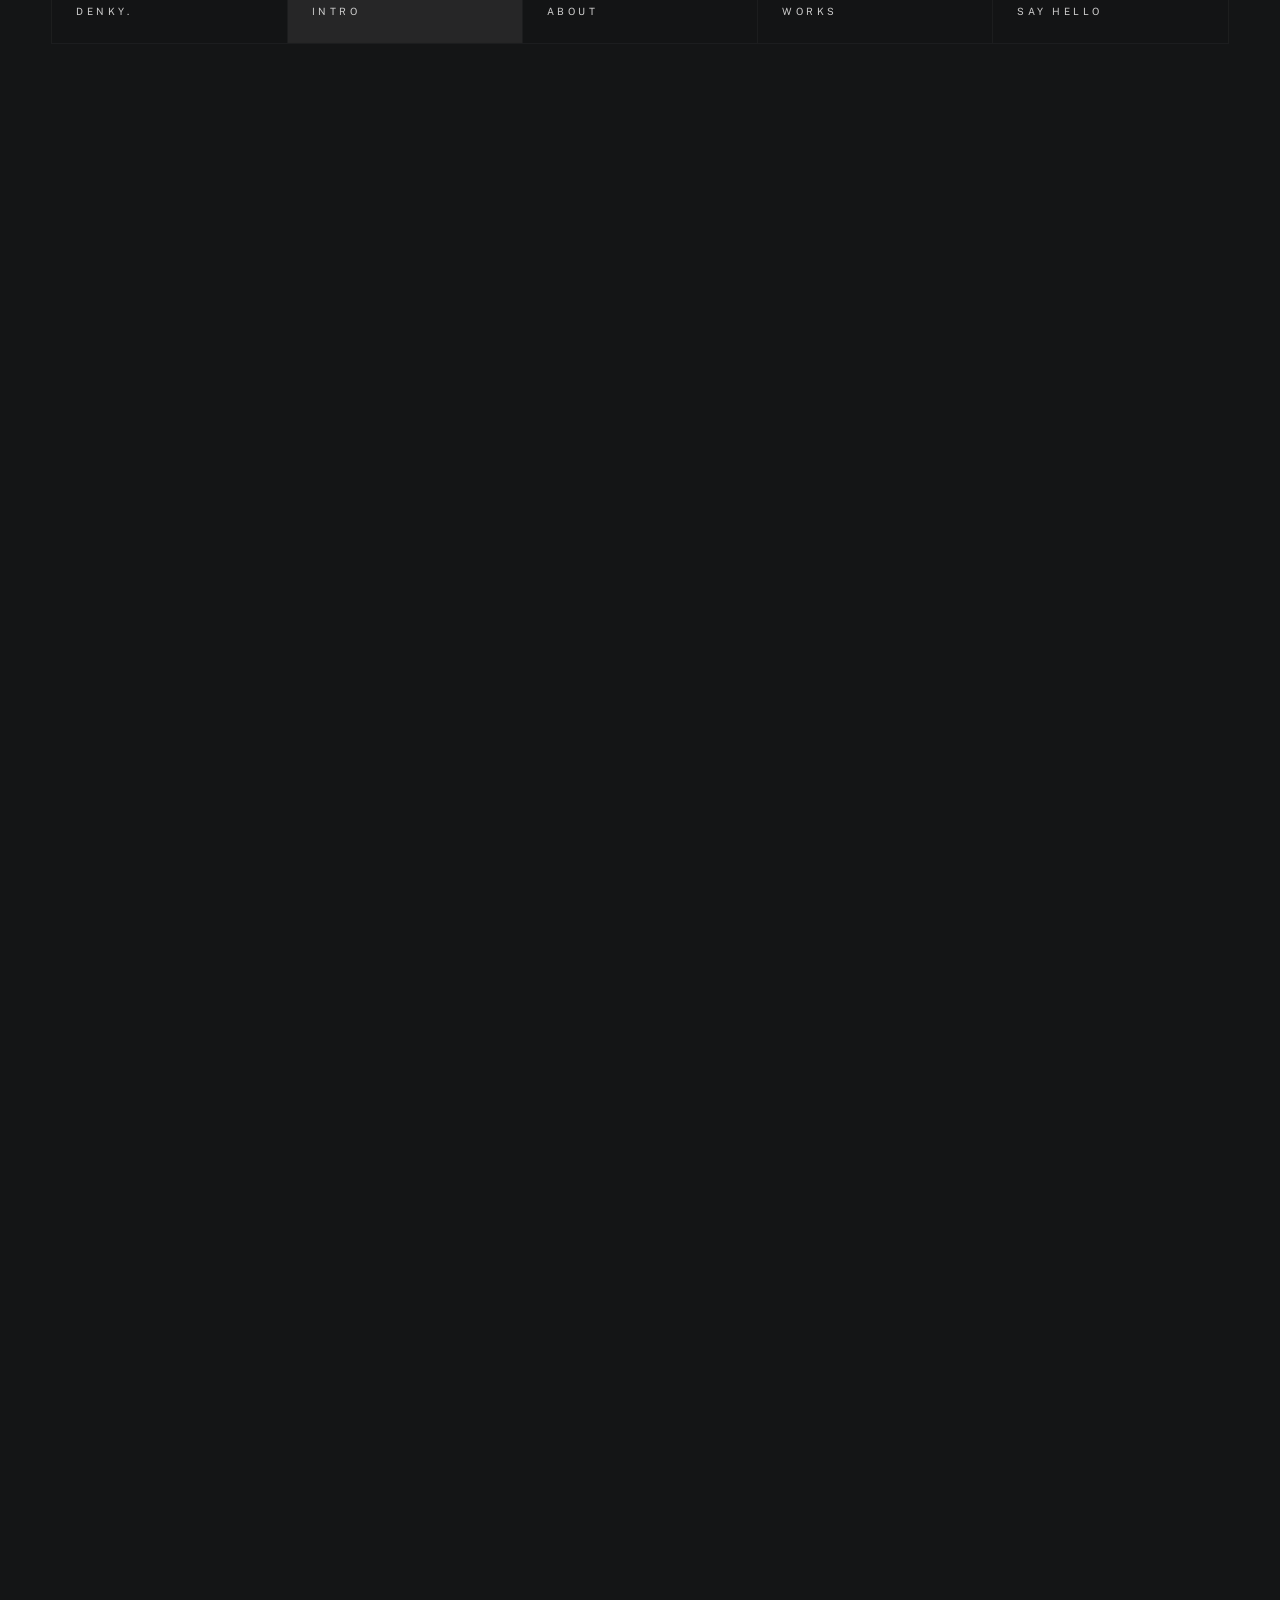
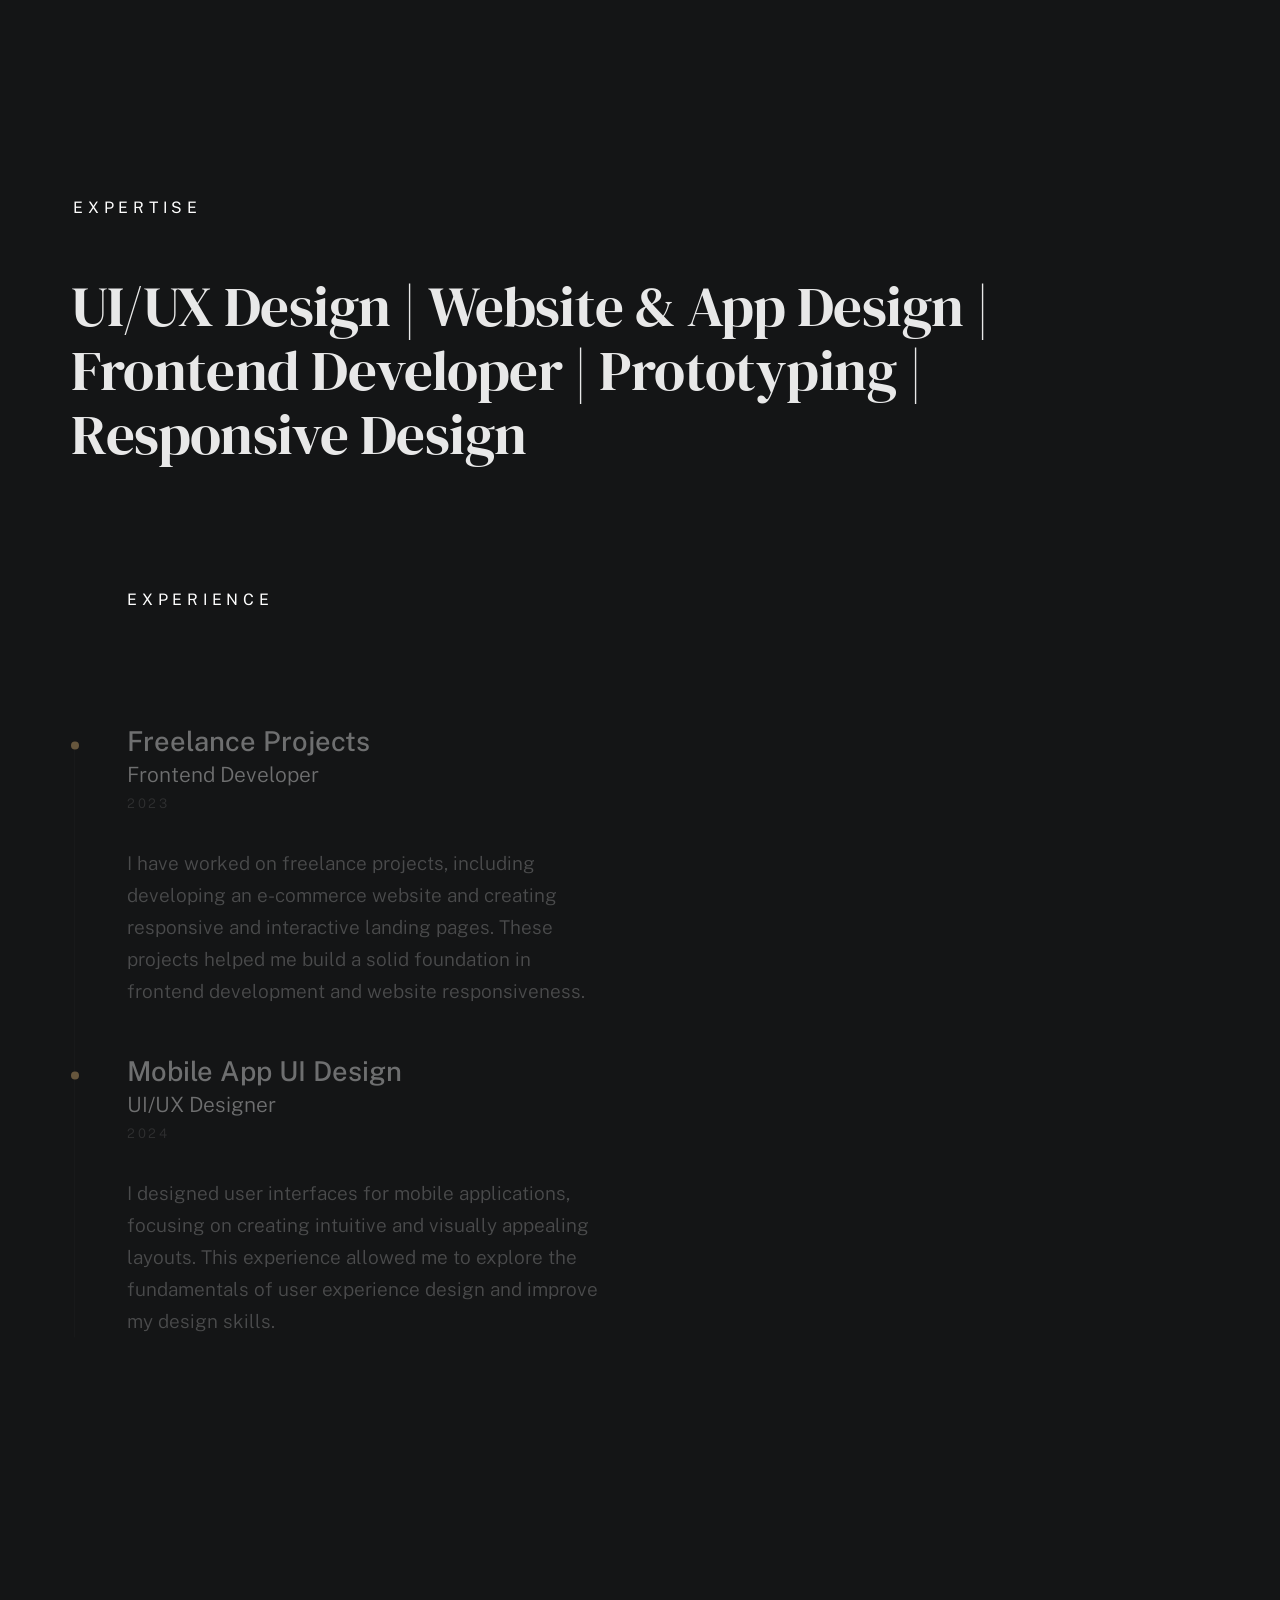
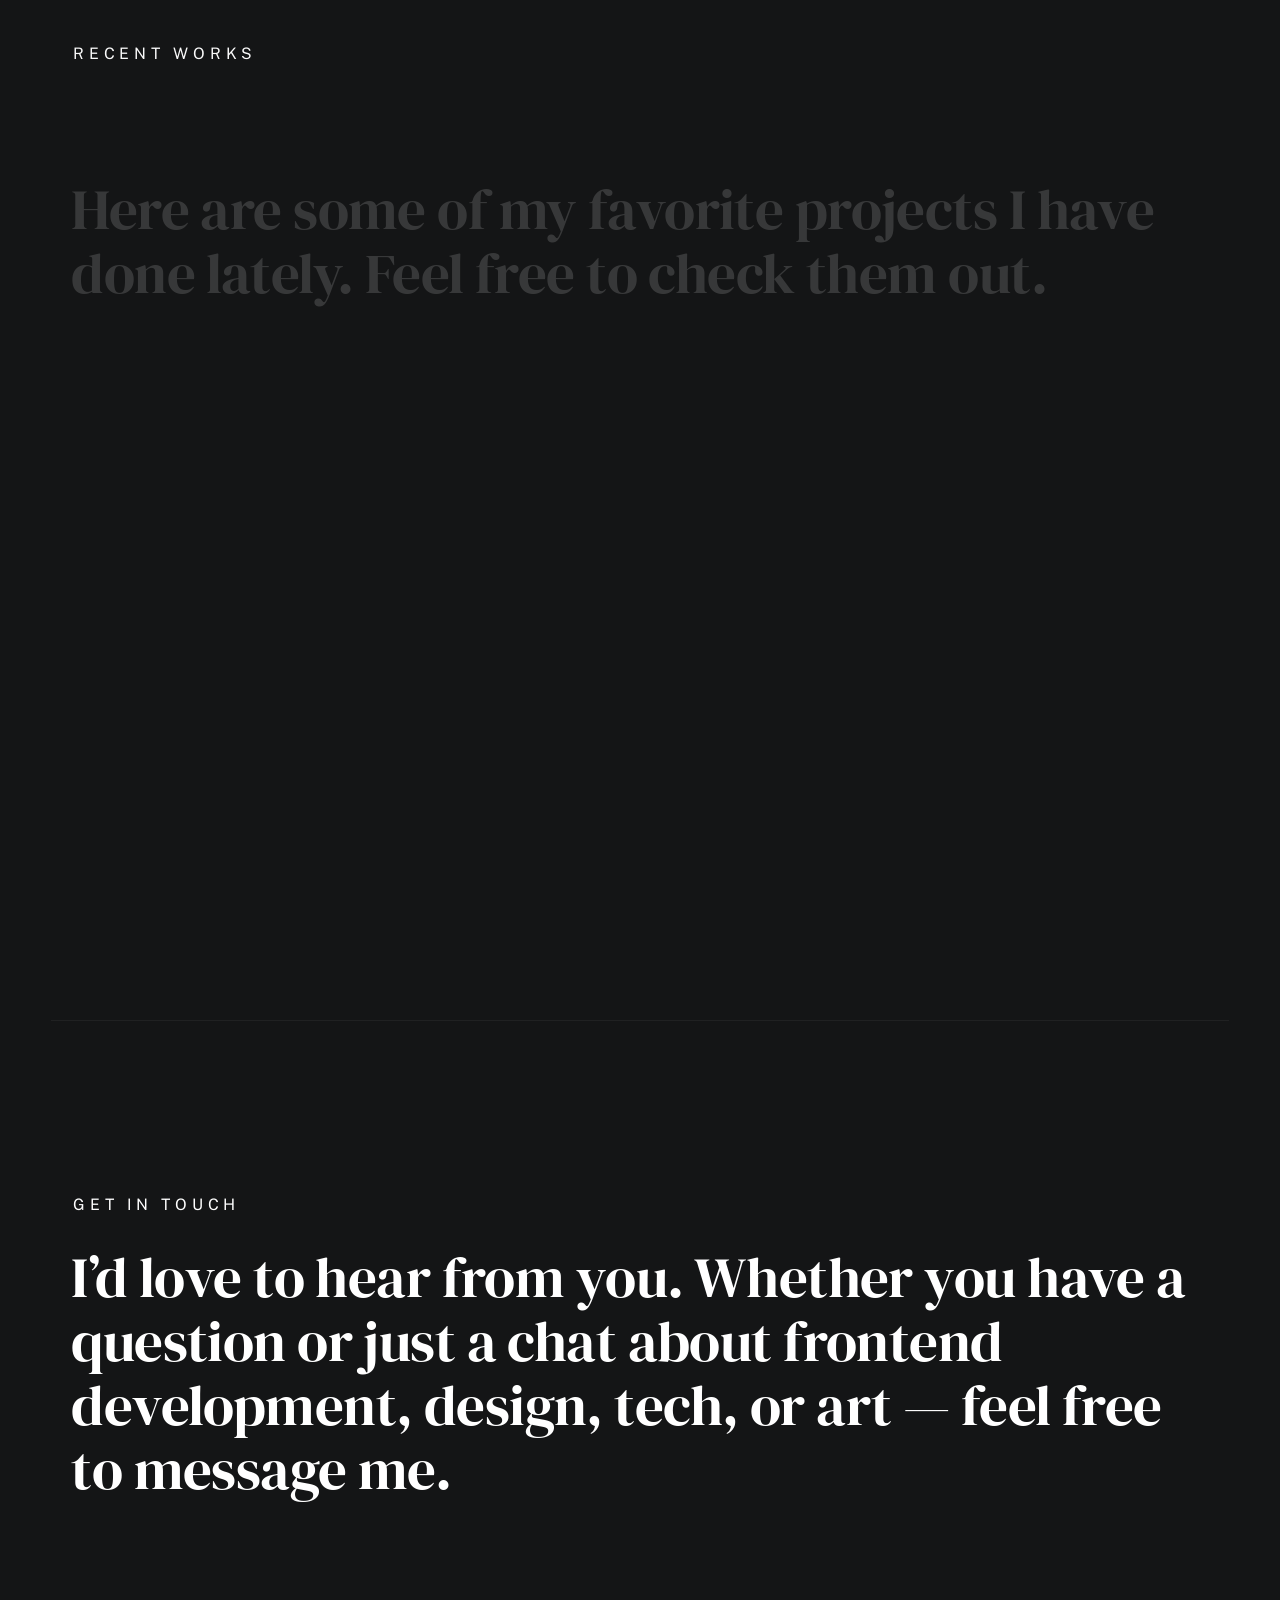
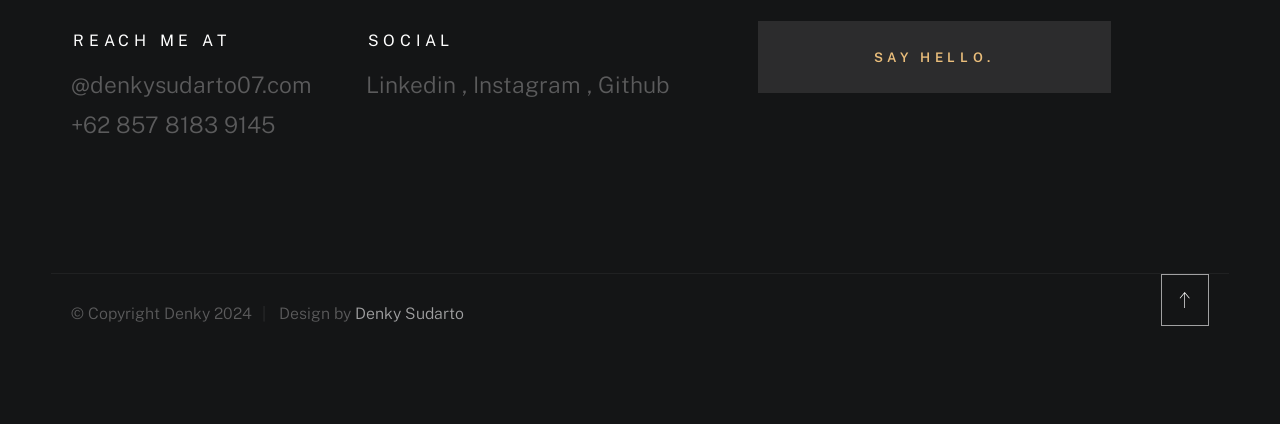
==== commit 67f8b265: "Update new link" ====
--- a/index.html
+++ b/index.html
@@ -567,9 +567,9 @@
                   <p>
                     You can view the website here:
                     <a
-                      href="https://asiapride100-lgtm.github.io/asiapride/"
+                      href="https://denks07.github.io/lolypoly/"
                       target="_blank"
-                      >https://asiapride100-lgtm.github.io/asiapride/</a
+                      >https://denks07.github.io/lolypoly/</a
                     >
                   </p>
                 </div>
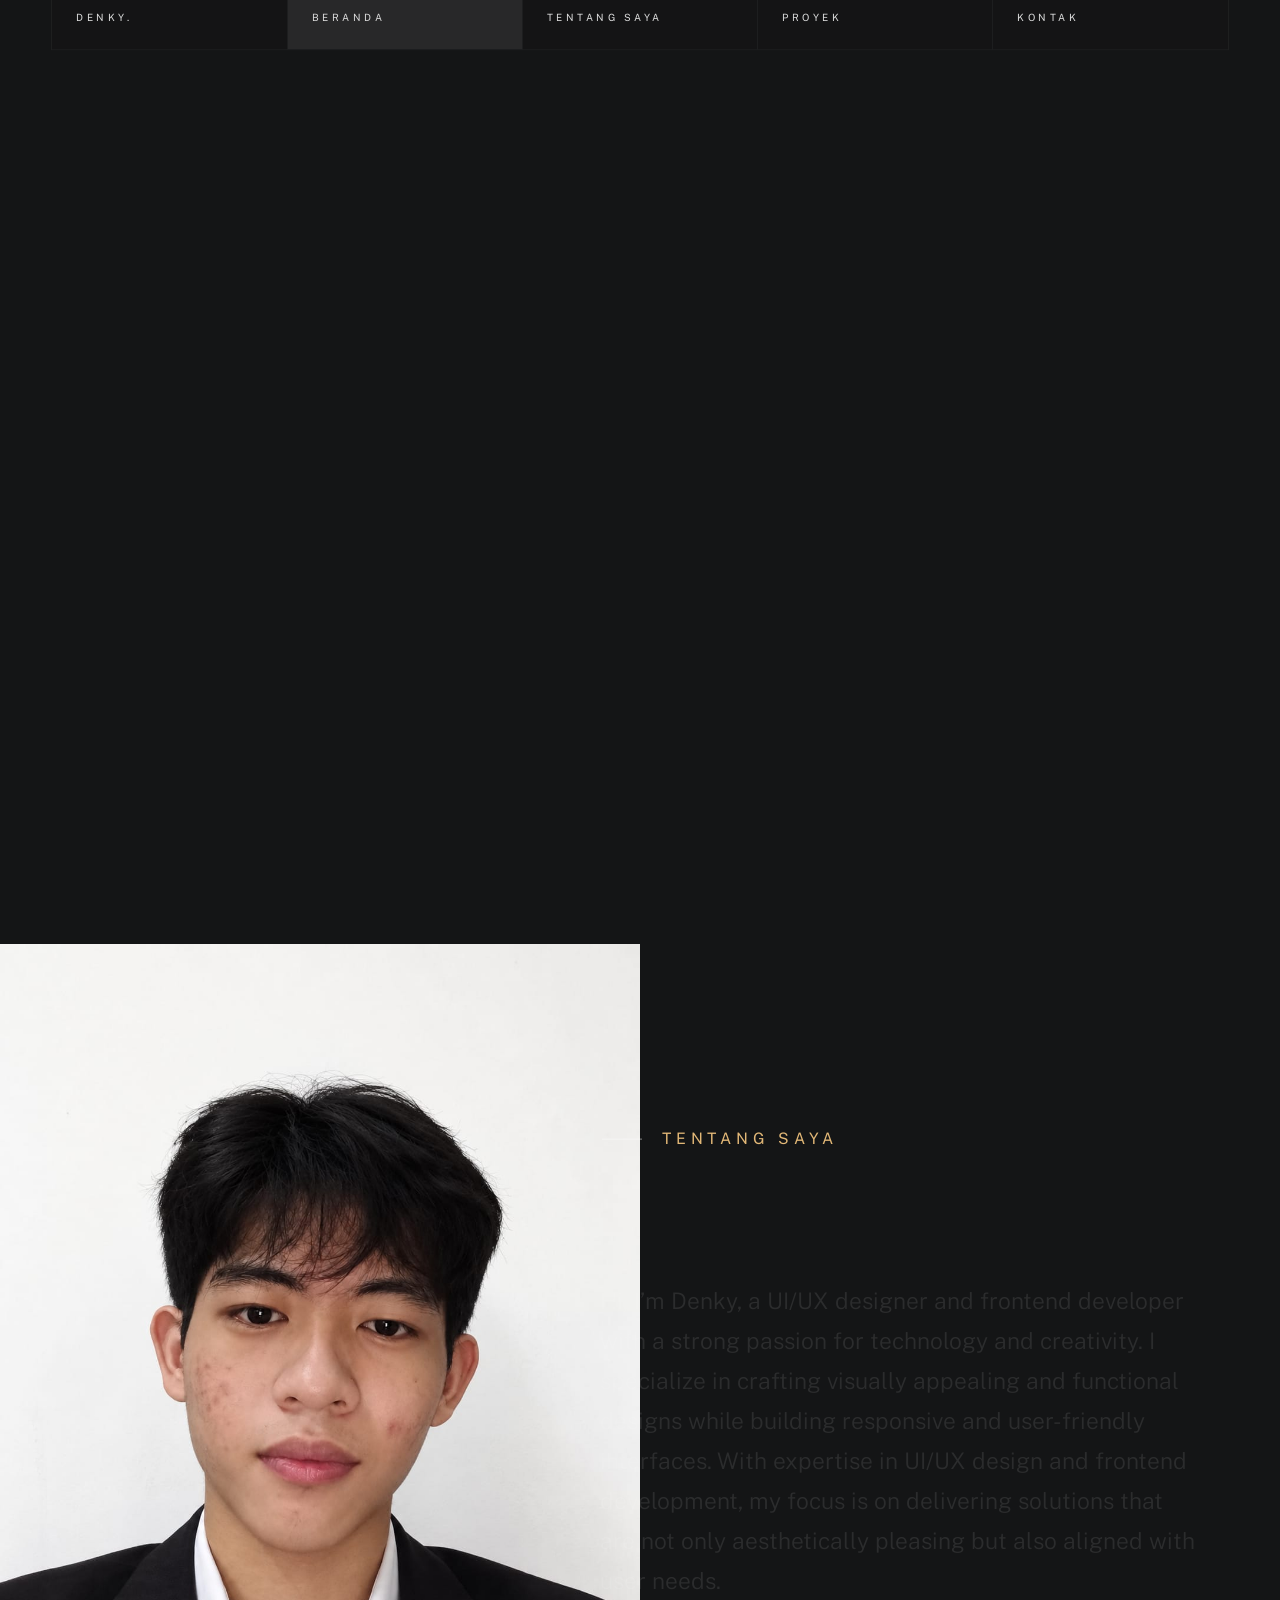
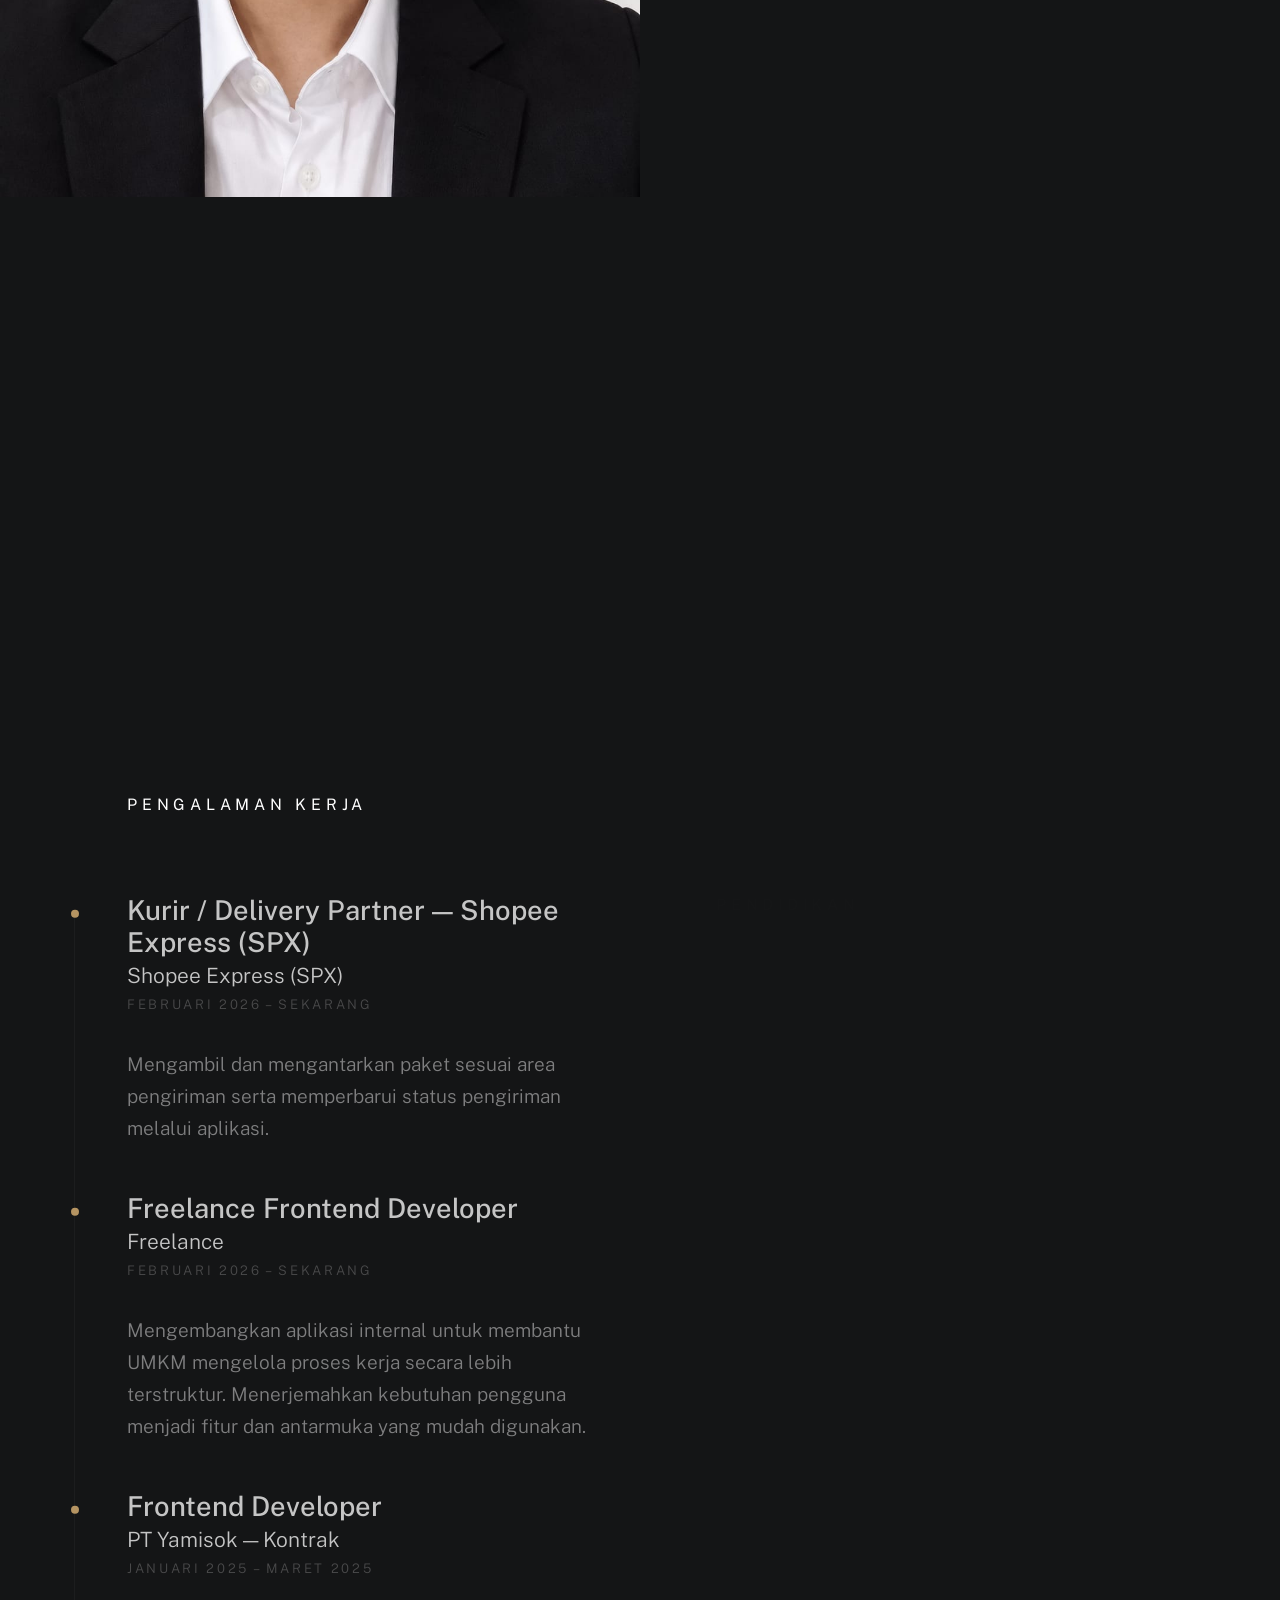
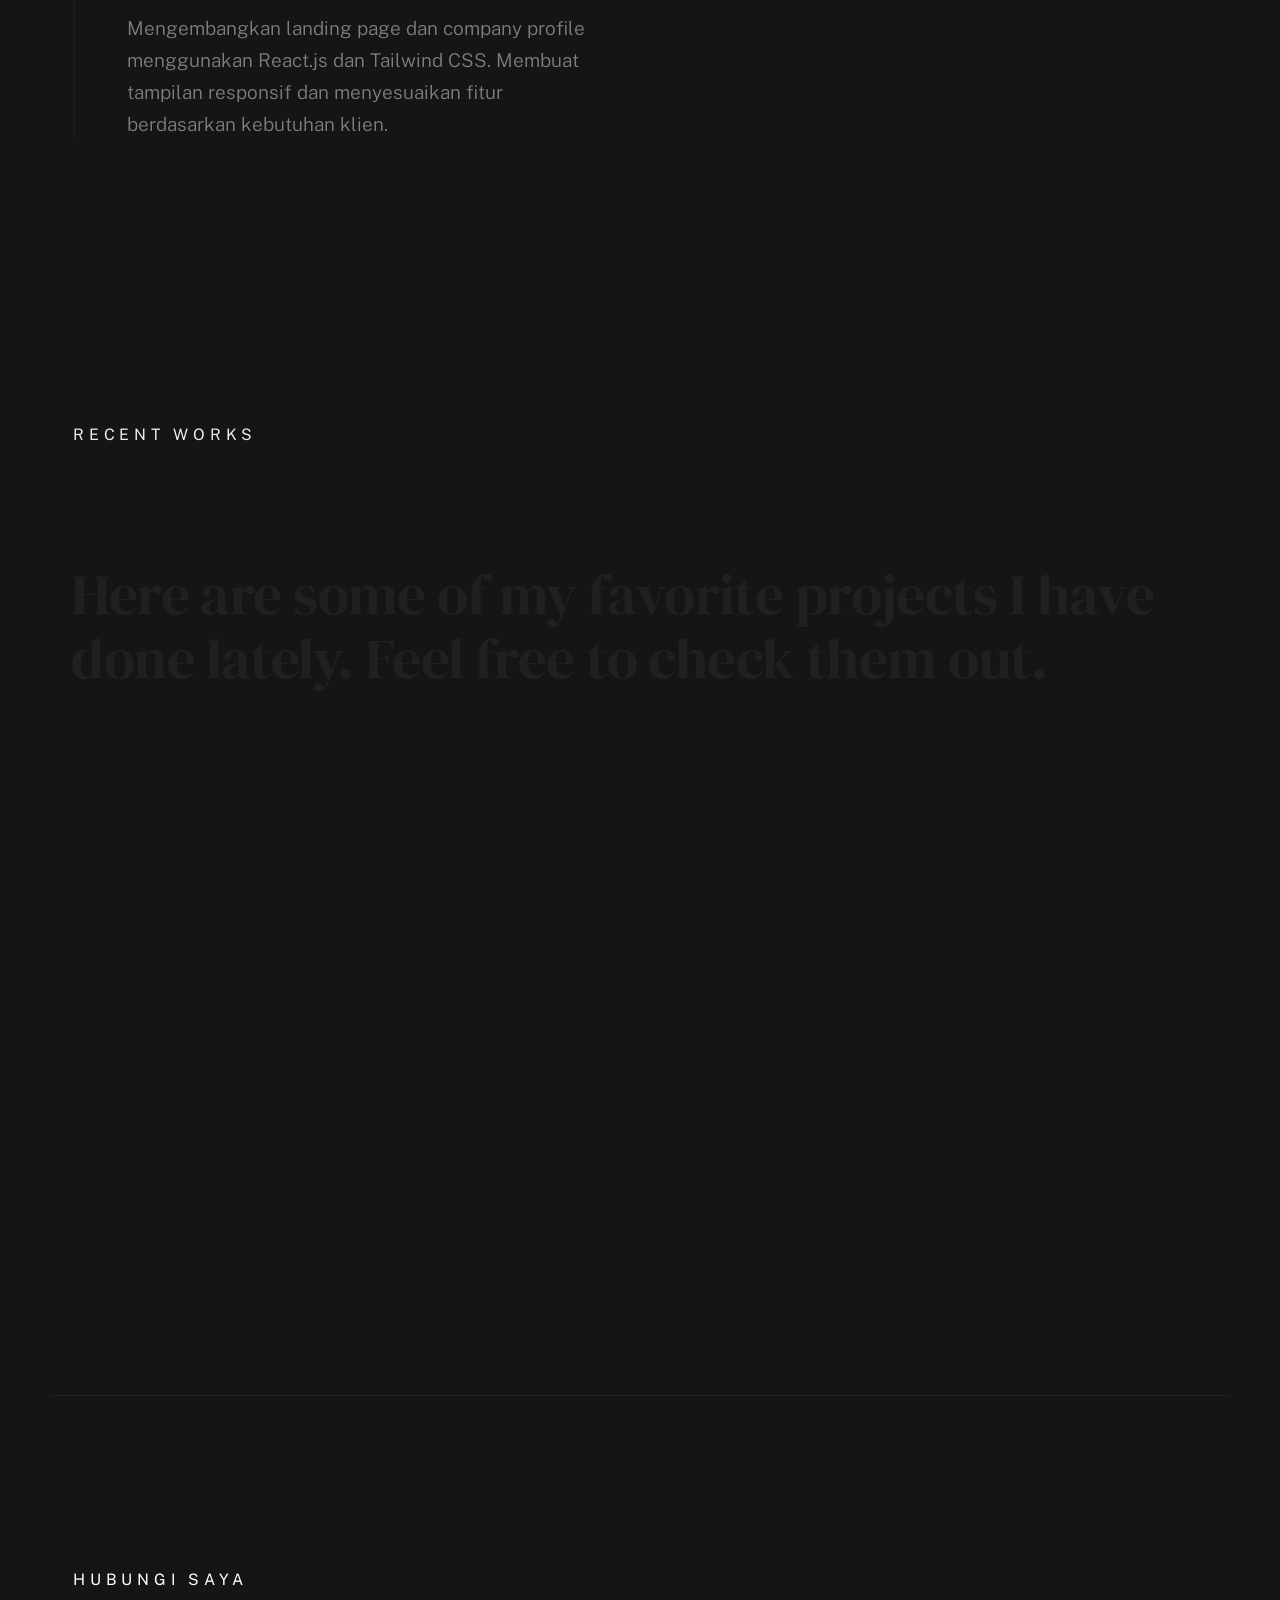
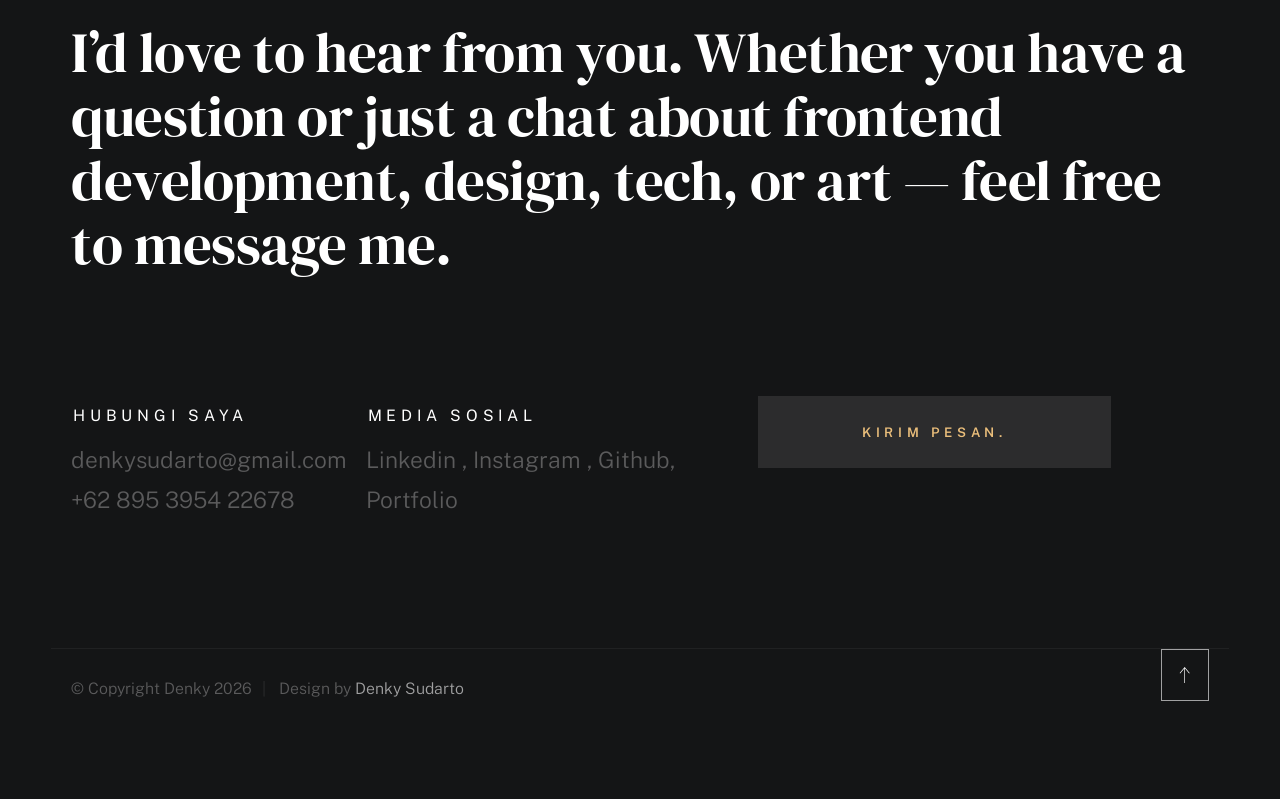
==== commit bfb226ab: "feat: improve PWA install support" ====
--- a/index.html
+++ b/index.html
@@ -1,676 +1,1253 @@
 <!DOCTYPE html>
-<html class="no-js ss-preload" lang="en">
+
+<html class="no-js ss-preload" lang="id">
+
   <head>
+
     <!--- basic page needs
+
     ================================================== -->
+
     <meta charset="utf-8" />
-    <title>Denky</title>
-    <meta name="description" content="" />
-    <meta name="author" content="" />
+
+    <title>Denky Sudarto — Portofolio</title>
+
+    <meta name="description" content="Portofolio Denky Sudarto — Mahasiswa Teknik Informatika dan Web Programmer." />
+
+    <meta name="author" content="Denky Sudarto" />
+
+
 
     <!-- mobile specific metas
+
     ================================================== -->
+
     <meta name="viewport" content="width=device-width, initial-scale=1" />
 
+
+
     <!-- CSS
+
     ================================================== -->
+
     <link rel="stylesheet" href="css/vendor.css" />
+
     <link rel="stylesheet" href="css/styles.css" />
 
+
+
     <!-- favicons
+
     ================================================== -->
+
     <link rel="apple-touch-icon" sizes="180x180" href="apple-touch-icon.png" />
+
     <link rel="icon" type="image/png" sizes="32x32" href="favicon-32x32.png" />
+
     <link rel="icon" type="image/png" sizes="16x16" href="favicon-16x16.png" />
+
     <link rel="manifest" href="site.webmanifest" />
+
   </head>
 
+
+
   <body id="top">
+
     <!-- # preloader
+
     ================================================== -->
+
     <div id="preloader">
+
       <div id="loader"></div>
+
     </div>
 
+
+
     <!-- # page wrap
+
     ================================================== -->
+
     <div class="s-pagewrap">
+
       <div class="circles">
+
         <span></span>
+
         <span></span>
+
         <span></span>
+
         <span></span>
+
         <span></span>
+
       </div>
 
-      <!-- ## site header 
+
+
+      <!-- ## site header&#x20;
+
         ================================================== -->
+
       <header class="s-header">
+
         <div class="header-mobile">
+
           <span class="mobile-home-link"><a href="index.html">Denky.</a></span>
+
           <a class="mobile-menu-toggle" href="#0"><span>Menu</span></a>
+
         </div>
 
+
+
         <div class="row wide main-nav-wrap">
+
           <nav class="column lg-12 main-nav">
+
             <ul>
+
               <li><a href="index.html" class="home-link">Denky.</a></li>
+
               <li class="current">
-                <a href="#intro" class="smoothscroll">Intro</a>
+
+                <a href="#intro" class="smoothscroll">Beranda</a>
+
               </li>
-              <li><a href="#about" class="smoothscroll">About</a></li>
-              <li><a href="#works" class="smoothscroll">Works</a></li>
-              <li><a href="#contact" class="smoothscroll">Say Hello</a></li>
+
+              <li><a href="#about" class="smoothscroll">Tentang Saya</a></li>
+
+              <li><a href="#works" class="smoothscroll">Proyek</a></li>
+
+              <li><a href="#contact" class="smoothscroll">Kontak</a></li>
+
             </ul>
+
           </nav>
+
         </div>
+
       </header>
+
       <!-- end s-header -->
 
+
+
       <!-- ## main content
+
         ==================================================- -->
+
       <main class="s-content">
+
         <!-- ### intro
+
             ================================================== -->
+
         <section id="intro" class="s-intro target-section">
+
           <div class="row intro-content wide">
+
             <div class="column">
-              <div class="text-pretitle with-line">Hello World</div>
+
+              <div class="text-pretitle with-line">Halo!</div>
+
               <h1 class="text-huge-title">
-                Hi, I’m Denky<br />
-                A UI/UX Designer & Frontend Developer<br />
-                from Jakarta
+
+                Hi, Saya Denky<br />
+
+                Web Programmer & UI/UX Designer<br />
+
+                dari Jakarta
+
               </h1>
-            </div>
+
+            </div>
+
+
 
             <ul class="intro-social">
+
               <li>
+
                 <a href="https://www.linkedin.com/in/denky-sudarto-95b183343/"
+
                   >Linkedin</a
+
                 >
+
               </li>
+
               <li>
+
                 <a href="https://www.instagram.com/den_19.77/">Instagram</a>
+
               </li>
+
             </ul>
+
           </div>
+
           <!-- end intro content -->
 
+
+
           <a href="#about" class="intro-scrolldown smoothscroll">
+
             <svg
+
               width="24"
+
               height="24"
+
               viewBox="0 0 24 24"
+
               xmlns="http://www.w3.org/2000/svg"
+
               fill-rule="evenodd"
+
               clip-rule="evenodd"
+
             >
+
               <path
+
                 d="M11 21.883l-6.235-7.527-.765.644 7.521 9 7.479-9-.764-.645-6.236 7.529v-21.884h-1v21.883z"
+
               />
+
             </svg>
+
           </a>
+
         </section>
+
         <!-- end s-intro -->
 
+
+
         <!-- ### about
+
             ================================================== -->
+
         <section id="about" class="s-about target-section">
+
           <div class="row about-info wide" data-animate-block>
+
             <div class="column lg-6 md-12 about-info__pic-block">
+
               <img
+
                 src="images/about-photo.jpg"
+
                 srcset="images/about-photo.jpg 1x, images/about-photo@2x.jpg 2x"
+
                 alt="about-photo"
+
                 class="about-info__pic"
+
                 data-animate-el
+
               />
-            </div>
+
+            </div>
+
+
 
             <div class="column lg-6 md-12">
+
               <div class="about-info__text">
-                <h2 class="text-pretitle with-line" data-animate-el>About</h2>
+
+                <h2 class="text-pretitle with-line" data-animate-el>Tentang Saya</h2>
+
                 <p class="attention-getter" data-animate-el>
+
                   Hi, I’m Denky, a UI/UX designer and frontend developer with a
+
                   strong passion for technology and creativity. I specialize in
+
                   crafting visually appealing and functional designs while
+
                   building responsive and user-friendly interfaces. With
+
                   expertise in UI/UX design and frontend development, my focus
+
                   is on delivering solutions that are not only aesthetically
+
                   pleasing but also aligned with user needs.
+
                 </p>
+
                 <a
+
                   href="https://wa.me/+6285781839145"
+
                   class="btn btn--medium u-fullwidth"
+
                   data-animate-el
-                  >Let's Collaborate</a
+
+                  >Hubungi Saya</a
+
                 >
+
               </div>
-            </div>
+
+            </div>
+
           </div>
+
           <!-- about-info -->
 
+
+
           <div class="row about-expertise" data-animate-block>
+
             <div class="column lg-12">
-              <h2 class="text-pretitle" data-animate-el>Expertise</h2>
+
+              <h2 class="text-pretitle" data-animate-el>Keahlian</h2>
+
+
 
               <ul class="skills-list h1" data-animate-el>
+
                 <li>UI/UX Design</li>
+
                 <li>Website & App Design</li>
+
                 <li>Frontend Developer</li>
+
                 <li>Prototyping</li>
+
                 <li>Responsive Design</li>
+
               </ul>
-            </div>
+
+            </div>
+
           </div>
+
           <!-- end about-expertise -->
 
+
+
           <div class="row about-timelines" data-animate-block>
+
             <div class="column lg-6 tab-12">
-              <h2 class="text-pretitle" data-animate-el>Experience</h2>
+
+              <h2 class="text-pretitle" data-animate-el>Pengalaman Kerja</h2>
+
+
 
               <div class="timeline" data-animate-el>
                 <div class="timeline__block">
                   <div class="timeline__bullet"></div>
                   <div class="timeline__header">
-                    <h4 class="timeline__title">Freelance Projects</h4>
-                    <h5 class="timeline__meta">Frontend Developer</h5>
-                    <p class="timeline__timeframe">2023</p>
+                    <h4 class="timeline__title">Kurir / Delivery Partner — Shopee Express (SPX)</h4>
+                    <h5 class="timeline__meta">Shopee Express (SPX)</h5>
+                    <p class="timeline__timeframe">Februari 2026 – Sekarang</p>
                   </div>
                   <div class="timeline__desc">
-                    <p>
-                      I have worked on freelance projects, including developing
-                      an e-commerce website and creating responsive and
-                      interactive landing pages. These projects helped me build
-                      a solid foundation in frontend development and website
-                      responsiveness.
-                    </p>
+                    <p>Mengambil dan mengantarkan paket sesuai area pengiriman serta memperbarui status pengiriman melalui aplikasi.</p>
                   </div>
                 </div>
 
                 <div class="timeline__block">
                   <div class="timeline__bullet"></div>
                   <div class="timeline__header">
-                    <h4 class="timeline__title">Mobile App UI Design</h4>
-                    <h5 class="timeline__meta">UI/UX Designer</h5>
-                    <p class="timeline__timeframe">2024</p>
+                    <h4 class="timeline__title">Freelance Frontend Developer</h4>
+                    <h5 class="timeline__meta">Freelance</h5>
+                    <p class="timeline__timeframe">Februari 2026 – Sekarang</p>
                   </div>
                   <div class="timeline__desc">
-                    <p>
-                      I designed user interfaces for mobile applications,
-                      focusing on creating intuitive and visually appealing
-                      layouts. This experience allowed me to explore the
-                      fundamentals of user experience design and improve my
-                      design skills.
-                    </p>
+                    <p>Mengembangkan aplikasi internal untuk membantu UMKM mengelola proses kerja secara lebih terstruktur. Menerjemahkan kebutuhan pengguna menjadi fitur dan antarmuka yang mudah digunakan.</p>
+                  </div>
+                </div>
+
+                <div class="timeline__block">
+                  <div class="timeline__bullet"></div>
+                  <div class="timeline__header">
+                    <h4 class="timeline__title">Frontend Developer</h4>
+                    <h5 class="timeline__meta">PT Yamisok — Kontrak</h5>
+                    <p class="timeline__timeframe">Januari 2025 – Maret 2025</p>
+                  </div>
+                  <div class="timeline__desc">
+                    <p>Mengembangkan landing page dan company profile menggunakan React.js dan Tailwind CSS. Membuat tampilan responsif dan menyesuaikan fitur berdasarkan kebutuhan klien.</p>
                   </div>
                 </div>
               </div>
+
               <!-- end timeline -->
-            </div>
+
+            </div>
+
             <!-- end column -->
 
+
+
             <div class="column lg-6 tab-12">
-              <h2 class="text-pretitle" data-animate-el>Education</h2>
+
+              <h2 class="text-pretitle" data-animate-el>Pendidikan</h2>
+
+
 
               <div class="timeline" data-animate-el>
                 <div class="timeline__block">
                   <div class="timeline__bullet"></div>
                   <div class="timeline__header">
-                    <h4 class="timeline__title">SMK Cinta Kasih Tzu Chi</h4>
-                    <h5 class="timeline__meta">
-                      Major in Software and Game Development (PPLG)
-                    </h5>
-                    <p class="timeline__timeframe">May 2026</p>
+                    <h4 class="timeline__title">Universitas Tarumanagara</h4>
+                    <h5 class="timeline__meta">S1 Teknik Informatika</h5>
+                    <p class="timeline__timeframe">Agustus 2026 – Sekarang</p>
                   </div>
                   <div class="timeline__desc">
-                    <p>
-                      I am currently pursuing my education at SMK Cinta Kasih
-                      Tzu Chi, specializing in Software and Game Development
-                      (PPLG). During my time here, I have been developing skills
-                      in software engineering, user interface design, and game
-                      development to prepare for a career in the technology
-                      field.
-                    </p>
+                    <p>Saat ini menempuh pendidikan S1 Teknik Informatika dengan fokus pada teknologi, pemrograman, dan pengembangan aplikasi.</p>
                   </div>
                 </div>
 
                 <div class="timeline__block">
                   <div class="timeline__bullet"></div>
                   <div class="timeline__header">
-                    <h4 class="timeline__title">SMP Negeri 204 Jakarta</h4>
-                    <h5 class="timeline__meta">Junior High School Graduate</h5>
-                    <p class="timeline__timeframe">July 2023</p>
+                    <h4 class="timeline__title">SMK Cinta Kasih Tzu Chi</h4>
+                    <h5 class="timeline__meta">Pengembangan Perangkat Lunak dan Gim (PPLG)</h5>
+                    <p class="timeline__timeframe">Juli 2023 – April 2026</p>
                   </div>
                   <div class="timeline__desc">
-                    <p>
-                      Before enrolling in SMK Cinta Kasih Tzu Chi, I completed
-                      my junior high school education at SMP Negeri 204 Jakarta.
-                      This institution provided me with a strong academic
-                      foundation that has greatly contributed to my personal and
-                      educational development.
-                    </p>
+                    <p>Menempuh pendidikan di bidang Pengembangan Perangkat Lunak dan Gim (PPLG) dengan mempelajari pemrograman, pengembangan website, aplikasi, dan dasar UI/UX.</p>
                   </div>
                 </div>
               </div>
+
               <!-- end timeline -->
-            </div>
+
+            </div>
+
             <!-- end column -->
+
           </div>
+
           <!-- end about-timelines -->
+
         </section>
+
         <!-- end s-about -->
 
+
+
         <!-- ### works
+
             ================================================== -->
+
         <section id="works" class="s-works target-section">
+
           <div class="row works-portfolio">
+
             <div class="column lg-12" data-animate-block>
+
               <h2 class="text-pretitle" data-animate-el>Recent Works</h2>
+
               <p class="h1" data-animate-el>
+
                 Here are some of my favorite projects I have done lately. Feel
+
                 free to check them out.
+
               </p>
 
+
+
               <ul class="folio-list row block-lg-one-half block-stack-on-1000">
+
                 <li class="folio-list__item column" data-animate-el>
+
                   <a class="folio-list__item-link" href="#modal-01">
+
                     <div class="folio-list__item-pic">
+
                       <img
+
                         src="images/portfolio/project-1.jpg"
+
                         srcset="
+
                           images/portfolio/project-1.jpg    1x,
+
                           images/portfolio/project-1@2x.jpg 2x
+
                         "
+
                         alt="project-1"
+
                       />
+
                     </div>
 
+
+
                     <div class="folio-list__item-text">
+
                       <div class="folio-list__item-cat">Website</div>
+
                       <div class="folio-list__item-title">
+
                         Data Management Dashboard.
+
                       </div>
+
                     </div>
+
                   </a>
+
                 </li>
+
                 <!--end folio-list__item -->
 
+
+
                 <li class="folio-list__item column" data-animate-el>
+
                   <a class="folio-list__item-link" href="#modal-02">
+
                     <div class="folio-list__item-pic">
+
                       <img
+
                         src="images/portfolio/project-2.jpg"
+
                         srcset="
+
                           images/portfolio/project-2.jpg    1x,
+
                           images/portfolio/project-2@2x.jpg 2x
+
                         "
+
                         alt="project-2"
+
                       />
+
                     </div>
 
+
+
                     <div class="folio-list__item-text">
+
                       <div class="folio-list__item-cat">Website</div>
+
                       <div class="folio-list__item-title">AsiaPride.</div>
+
                     </div>
+
                   </a>
+
                 </li>
+
                 <!--end folio-list__item -->
 
+
+
                 <li class="folio-list__item column" data-animate-el>
+
                   <a class="folio-list__item-link" href="#modal-03">
+
                     <div class="folio-list__item-pic">
+
                       <img
+
                         src="images/portfolio/project-3.jpg"
+
                         srcset="
+
                           images/portfolio/project-3.jpg    1x,
+
                           images/portfolio/project-3@2x.jpg 2x
+
                         "
+
                         alt="project-3"
+
                       />
+
                     </div>
 
+
+
                     <div class="folio-list__item-text">
+
                       <div class="folio-list__item-cat">Mobile App</div>
+
                       <div class="folio-list__item-title">
+
                         Personal Financial Record.
+
                       </div>
+
                     </div>
+
                   </a>
+
                 </li>
+
                 <!--end folio-list__item -->
 
+
+
                 <li class="folio-list__item column" data-animate-el>
+
                   <a class="folio-list__item-link" href="#modal-04">
+
                     <div class="folio-list__item-pic">
+
                       <img
+
                         src="images/portfolio/project-4.jpg"
+
                         srcset="
+
                           images/portfolio/project-4.jpg    1x,
+
                           images/portfolio/project-4@2x.jpg 2x
+
                         "
+
                         alt="project-4"
+
                       />
+
                     </div>
 
+
+
                     <div class="folio-list__item-text">
+
                       <div class="folio-list__item-cat">Mobile App</div>
+
                       <div class="folio-list__item-title">To-Do App.</div>
+
                     </div>
+
                   </a>
+
                 </li>
+
                 <!--end folio-list__item -->
 
+
+
                 <li class="folio-list__item column" data-animate-el>
+
                   <a class="folio-list__item-link" href="#modal-05">
+
                     <div class="folio-list__item-pic">
+
                       <img
+
                         src="images/portfolio/project-5.jpg"
+
                         srcset="
+
                           images/portfolio/project-5.jpg    1x,
+
                           images/portfolio/project-5@2x.jpg 2x
+
                         "
+
                         alt="project-5"
+
                       />
+
                     </div>
 
+
+
                     <div class="folio-list__item-text">
+
                       <div class="folio-list__item-cat">
+
                         Landing Page Design
+
                       </div>
-                      <div class="folio-list__item-title">AbsenKita.</div>
+
+                      <div class="folio-list__item-title">Absen.</div>
+
                     </div>
+
                   </a>
+
                 </li>
+
                 <!--end folio-list__item -->
 
+
+
                 <li class="folio-list__item column" data-animate-el>
+
                   <a class="folio-list__item-link" href="#modal-06">
+
                     <div class="folio-list__item-pic">
+
                       <img
+
                         src="images/portfolio/project-6.jpg"
+
                         srcset="
+
                           images/portfolio/project-6.jpg    1x,
+
                           images/portfolio/project-6@2x.jpg 2x
+
                         "
+
                         alt="project-6"
+
                       />
+
                     </div>
 
+
+
                     <div class="folio-list__item-text">
+
                       <div class="folio-list__item-cat">
+
                         Landing Page Design
+
                       </div>
-                      <div class="folio-list__item-title">
-                        Website Lolypoly.
+
+                      <div class="folio#">
+
                       </div>
+
                     </div>
+
                   </a>
+
                 </li>
+
                 <!--end folio-list__item -->
+
               </ul>
+
               <!-- end folio-list -->
-            </div>
+
+            </div>
+
             <!-- end column -->
 
-            <!-- Modal Templates Popup
-                    -------------------------------------------- -->
-            <div id="modal-01" hidden>
+
+
+             <!-- Modal Templates Popup-------------------------------------------- -->
+
+            <div id="modal-01" class="hidden">
+
               <div class="modal-popup">
+
                 <img
+
                   src="images/portfolio/gallery/g-project-1.jpg"
-                  alt="project-1"
+
+                  alt="project-1"/>
+
+
+
+                <div class="modal-popup__desc">
+
+                  <h5>Data Management Dashboard</h5>
+
+                  <p>
+
+                    Welcome to the Admin Dashboard! Here, you'll find easy
+
+                    access to User, Supplier, Stock, Incoming Goods, Outgoing
+
+                    Goods, and Borrow Goods. The Log In button is at the top
+
+                    right. In the center, there's a welcoming "Admin Dashboard"
+
+                    title with a "Welcome to Data Management" message. This
+
+                    dashboard helps you manage data efficiently with Laravel,
+
+                    Tailwind CSS, and Vue.js.
+
+                  </p>
+
+                </div>
+
+              </div>
+
+            </div>
+
+            <!-- end modal -->
+
+
+
+            <div id="modal-02" hidden>
+
+              <div class="modal-popup">
+
+                <img
+
+                  src="images/portfolio/gallery/g-project-2.jpg"
+
+                  alt="project-2"
+
                 />
 
+
+
                 <div class="modal-popup__desc">
-                  <h5>Data Management Dashboard</h5>
+
+                  <h5>AsiaPride</h5>
+
                   <p>
-                    Welcome to the Admin Dashboard! Here, you'll find easy
-                    access to User, Supplier, Stock, Incoming Goods, Outgoing
-                    Goods, and Borrow Goods. The Log In button is at the top
-                    right. In the center, there's a welcoming "Admin Dashboard"
-                    title with a "Welcome to Data Management" message. This
-                    dashboard helps you manage data efficiently with Laravel,
-                    Tailwind CSS, and Vue.js.
+
+                    This website serves as a landing page for a Growtopia
+
+                    Private Server called
+
+                    <strong>"Asia The Uprising."</strong> The main section
+
+                    features a bold title with a glowing effect, accompanied by
+
+                    a short description highlighting exclusive gameplay features
+
+                    such as ghost catching, fishing, surgery, and Carnival
+
+                    events. Two prominent call-to-action buttons,
+
+                    <em>Play Now</em> and <em>Check Feature</em>, guide users to
+
+                    start playing or explore more details. The design uses a
+
+                    dark gradient background with neon blue accents, creating a
+
+                    modern and immersive gaming atmosphere, while a simple top
+
+                    navigation menu ensures easy access to Home, Feature, and
+
+                    Play sections.
+
                   </p>
+
+                  <p>
+
+                    You can view the website here:
+
+                    <a
+
+                      href="https://asiapride100-lgtm.github.io/asiapride/"
+
+                      target="_blank"
+
+                      >https://asiapride100-lgtm.github.io/asiapride/</a
+
+                    >
+
+                  </p>
+
                 </div>
+
               </div>
-            </div>
+
+            </div>
+
             <!-- end modal -->
 
-            <div id="modal-02" hidden>
+
+
+            <div id="modal-03" hidden>
+
               <div class="modal-popup">
+
                 <img
-                  src="images/portfolio/gallery/g-project-2.jpg"
-                  alt="project-2"
+
+                  src="images/portfolio/gallery/g-project-3.jpg"
+
+                  alt="project-3"
+
                 />
 
+
+
                 <div class="modal-popup__desc">
-                  <h5>AsiaPride</h5>
+
+                  <h5>Personal Financial Record</h5>
+
                   <p>
-                    This website serves as a landing page for a Growtopia
-                    Private Server called
-                    <strong>"Asia The Uprising."</strong> The main section
-                    features a bold title with a glowing effect, accompanied by
-                    a short description highlighting exclusive gameplay features
-                    such as ghost catching, fishing, surgery, and Carnival
-                    events. Two prominent call-to-action buttons,
-                    <em>Play Now</em> and <em>Check Feature</em>, guide users to
-                    start playing or explore more details. The design uses a
-                    dark gradient background with neon blue accents, creating a
-                    modern and immersive gaming atmosphere, while a simple top
-                    navigation menu ensures easy access to Home, Feature, and
-                    Play sections.
+
+                    The image above showcases a React Native-based financial
+
+                    application for tracking income and expenses. The interface
+
+                    displays the total balance, a financial trend graph, and a
+
+                    transaction list with options to add and edit entries. The
+
+                    design is simple, responsive, and user-friendly.
+
                   </p>
+
+                </div>
+
+              </div>
+
+            </div>
+
+            <!-- end modal -->
+
+
+
+            <div id="modal-04" hidden>
+
+              <div class="modal-popup">
+
+                <img
+
+                  src="images/portfolio/gallery/g-project-4.jpg"
+
+                  alt="project-4"
+
+                />
+
+
+
+                <div class="modal-popup__desc">
+
+                  <h5>To-Do App</h5>
+
                   <p>
+
+                    The image above shows the interface of a mobile application
+
+                    built with React Native, featuring a task list. The app has
+
+                    a header that reads "Task Notes," an input field to add new
+
+                    tasks with a plus (+) icon, and a list of tasks displayed in
+
+                    cards containing the task name and a trash bin icon to
+
+                    delete them. The app is designed with a minimalist and
+
+                    responsive style, ideal for noting and managing daily tasks.
+
+                  </p>
+
+                </div>
+
+              </div>
+
+            </div>
+
+            <!-- end modal -->
+
+
+
+            <div id="modal-05" hidden>
+
+              <div class="modal-popup">
+
+                <img
+
+                  src="images/portfolio/gallery/g-project-5.jpg"
+
+                  alt="project-5"
+
+                />
+
+
+
+                <div class="modal-popup__desc">
+
+                  <h5>Absen</h5>
+
+                  <p>
+
+                    The image above shows the interface of the "Absen" app,
+
+                    highlighting features such as online attendance, attendance
+
+                    from home, leave requests, as well as the login screen,
+
+                    email verification, and more. Created with Figma, the design
+
+                    uses a consistent orange color scheme, simple illustrations,
+
+                    and a user-friendly layout.
+
+                  </p>
+
+                </div>
+
+              </div>
+
+            </div>
+
+            <!-- end modal -->
+
+
+
+            <div id="modal-06" hidden>
+
+              <div class="modal-popup">
+
+                <img
+
+                  src="images/portfolio/gallery/g-project-6.jpg"
+
+                  alt="project-6"
+
+                />
+
+
+
+                <div class="modal-#/h5>
+
+                  *<*&#x70;>
+
+                    This website is a product landing page for #/strong>. The main section prominently
+
+                    displays high-quality images of mobile devices, accompanied
+
+                    by a bold headline that reads
+
+                    *<*&#x65;m>"Open, a Grand Soundscap&#x65;*"</em*>, introducing their
+
+                    product "Eli Sport 1". A clear call-to-action button labeled
+
+                    <em>"Learn More"</em> invites users to explore further
+
+                    product details. The top navigation bar offers quick links
+
+                    to Support, Export, Recall, and Products, along with search
+
+                    and shopping cart icons for user convenience. The design is
+
+                    clean, minimalistic, and emphasizes a premium tech
+
+                    aesthetic.
+
+                  </p>
+
+                  <p>
+
                     You can view the website here:
+
                     <a
-                      href="https://asiapride100-lgtm.github.io/asiapride/"
+
+                      href="#"
+
                       target="_blank"
-                      >https://asiapride100-lgtm.github.io/asiapride/</a
+
+                      >#</a
+
                     >
+
                   </p>
+
                 </div>
+
               </div>
-            </div>
+
+            </div>
+
             <!-- end modal -->
 
-            <div id="modal-03" hidden>
-              <div class="modal-popup">
-                <img
-                  src="images/portfolio/gallery/g-project-3.jpg"
-                  alt="project-3"
+          </div>
+
+          <!-- end works-portfolio -->
+
+        </section>
+
+        <!-- end s-works -->
+
+
+
+        <!-- ### contact
+
+            ================================================== -->
+
+        <section id="contact" class="s-contact target-section">
+
+          <div class="row contact-top">
+
+            <div class="column lg-12">
+
+              <h2 class="text-pretitle">Hubungi Saya</h2>
+
+
+
+              <p class="h1">
+
+                I’d love to hear from you. Whether you have a question or just a
+
+                chat about frontend development, design, tech, or art — feel
+
+                free to message me.
+
+              </p>
+
+            </div>
+
+          </div>
+
+          <!-- end contact-top -->
+
+
+
+          <div class="row contact-bottom">
+
+            <div class="column lg-3 md-5 tab-6 stack-on-550 contact-block">
+
+              <h3 class="text-pretitle">Hubungi Saya</h3>
+
+              <p class="contact-links">
+
+                <a href="mailto:denkysudarto@gmail.com" class="mailtoui"
+
+                  >denkysudarto@gmail.com</a
+
+                >
+
+                <br />
+
+                <a href="tel:+62895395422678">+62 895 3954 22678</a>
+
+              </p>
+
+            </div>
+
+            <div class="column lg-4 md-5 tab-6 stack-on-550 contact-block">
+
+              <h3 class="text-pretitle">Media Sosial</h3>
+
+              <ul class="contact-social">
+
+                <li>
+
+                  <a href="https://www.linkedin.com/in/denky-sudarto-95b183343/"
+
+                    >Linkedin</a
+
+                  >
+
+                </li>
+
+                <li>
+
+                  <a href="https://www.instagram.com/userdy.7/">Instagram</a>
+
+                </li>
+
+                <li><a href="https://github.com/Dendar07/">Github</a></li>
+
+                <li><a href="https://denks07.github.io/portfolio-denky/" target="_blank">Portfolio</a></li>
+
+              </ul>
+
+            </div>
+
+            <div class="column lg-4 md-12 contact-block">
+
+              <a
+
+                href="mailto:denkysudarto@gmail.com"
+
+                class="mailtoui btn btn--medium u-fullwidth contact-btn"
+
+                >Kirim Pesan.</a
+
+              >
+
+            </div>
+
+          </div>
+
+          <!-- end contact-bottom -->
+
+        </section>
+
+        <!-- end contact -->
+
+      </main>
+
+      <!-- end s-content -->
+
+
+
+      <!-- ## footer
+
+        ================================================== -->
+
+      <footer class="s-footer">
+
+        <div class="row">
+
+          <div class="column ss-copyright">
+
+            <span>© Copyright Denky 2026</span>
+
+            <span
+
+              >Design by
+
+              <a href="#intro" class="smoothscroll">Denky Sudarto</a></span
+
+            >
+
+          </div>
+
+
+
+          <div class="ss-go-top">
+
+            <a class="smoothscroll" title="Back to Top" href="#top">
+
+              <svg
+
+                xmlns="http://www.w3.org/2000/svg"
+
+                viewBox="0 0 24 24"
+
+                fill-rule="evenodd"
+
+                clip-rule="evenodd"
+
+              >
+
+                <path
+
+                  d="M11 2.206l-6.235 7.528-.765-.645 7.521-9 7.479 9-.764.646-6.236-7.53v21.884h-1v-21.883z"
+
                 />
 
-                <div class="modal-popup__desc">
-                  <h5>Personal Financial Record</h5>
-                  <p>
-                    The image above showcases a React Native-based financial
-                    application for tracking income and expenses. The interface
-                    displays the total balance, a financial trend graph, and a
-                    transaction list with options to add and edit entries. The
-                    design is simple, responsive, and user-friendly.
-                  </p>
-                </div>
-              </div>
-            </div>
-            <!-- end modal -->
-
-            <div id="modal-04" hidden>
-              <div class="modal-popup">
-                <img
-                  src="images/portfolio/gallery/g-project-4.jpg"
-                  alt="project-4"
-                />
-
-                <div class="modal-popup__desc">
-                  <h5>To-Do App</h5>
-                  <p>
-                    The image above shows the interface of a mobile application
-                    built with React Native, featuring a task list. The app has
-                    a header that reads "Task Notes," an input field to add new
-                    tasks with a plus (+) icon, and a list of tasks displayed in
-                    cards containing the task name and a trash bin icon to
-                    delete them. The app is designed with a minimalist and
-                    responsive style, ideal for noting and managing daily tasks.
-                  </p>
-                </div>
-              </div>
-            </div>
-            <!-- end modal -->
-
-            <div id="modal-05" hidden>
-              <div class="modal-popup">
-                <img
-                  src="images/portfolio/gallery/g-project-5.jpg"
-                  alt="project-5"
-                />
-
-                <div class="modal-popup__desc">
-                  <h5>AbsenKita</h5>
-                  <p>
-                    The image above shows the interface of the "AbsenKita" app,
-                    highlighting features such as online attendance, attendance
-                    from home, leave requests, as well as the login screen,
-                    email verification, and more. Created with Figma, the design
-                    uses a consistent orange color scheme, simple illustrations,
-                    and a user-friendly layout.
-                  </p>
-                </div>
-              </div>
-            </div>
-            <!-- end modal -->
-
-            <div id="modal-06" hidden>
-              <div class="modal-popup">
-                <img
-                  src="images/portfolio/gallery/g-project-6.jpg"
-                  alt="project-6"
-                />
-
-                <div class="modal-popup__desc">
-                  <h5>Website Lolypoly</h5>
-                  <p>
-                    This website is a product landing page for a brand called
-                    <strong>LOLYPOLY</strong>. The main section prominently
-                    displays high-quality images of mobile devices, accompanied
-                    by a bold headline that reads
-                    <em>"Open, a Grand Soundscape"</em>, introducing their
-                    product "Eli Sport 1". A clear call-to-action button labeled
-                    <em>"Learn More"</em> invites users to explore further
-                    product details. The top navigation bar offers quick links
-                    to Support, Export, Recall, and Products, along with search
-                    and shopping cart icons for user convenience. The design is
-                    clean, minimalistic, and emphasizes a premium tech
-                    aesthetic.
-                  </p>
-                  <p>
-                    You can view the website here:
-                    <a
-                      href="https://denks07.github.io/lolypoly/"
-                      target="_blank"
-                      >https://denks07.github.io/lolypoly/</a
-                    >
-                  </p>
-                </div>
-              </div>
-            </div>
-            <!-- end modal -->
+              </svg>
+
+            </a>
+
           </div>
-          <!-- end works-portfolio -->
-        </section>
-        <!-- end s-works -->
-
-        <!-- ### contact
-            ================================================== -->
-        <section id="contact" class="s-contact target-section">
-          <div class="row contact-top">
-            <div class="column lg-12">
-              <h2 class="text-pretitle">Get In Touch</h2>
-
-              <p class="h1">
-                I’d love to hear from you. Whether you have a question or just a
-                chat about frontend development, design, tech, or art — feel
-                free to message me.
-              </p>
-            </div>
-          </div>
-          <!-- end contact-top -->
-
-          <div class="row contact-bottom">
-            <div class="column lg-3 md-5 tab-6 stack-on-550 contact-block">
-              <h3 class="text-pretitle">Reach me at</h3>
-              <p class="contact-links">
-                <a href="mailto:@denkysudarto07.com" class="mailtoui"
-                  >@denkysudarto07.com</a
-                >
-                <br />
-                <a href="tel:+6285781839145">+62 857 8183 9145</a>
-              </p>
-            </div>
-            <div class="column lg-4 md-5 tab-6 stack-on-550 contact-block">
-              <h3 class="text-pretitle">Social</h3>
-              <ul class="contact-social">
-                <li>
-                  <a href="https://www.linkedin.com/in/denky-sudarto-95b183343/"
-                    >Linkedin</a
-                  >
-                </li>
-                <li>
-                  <a href="https://www.instagram.com/den_19.77/">Instagram</a>
-                </li>
-                <li><a href="https://github.com/Dendar07/">Github</a></li>
-              </ul>
-            </div>
-            <div class="column lg-4 md-12 contact-block">
-              <a
-                href="mailto:@denkysudarto07.com"
-                class="mailtoui btn btn--medium u-fullwidth contact-btn"
-                >Say Hello.</a
-              >
-            </div>
-          </div>
-          <!-- end contact-bottom -->
-        </section>
-        <!-- end contact -->
-      </main>
-      <!-- end s-content -->
-
-      <!-- ## footer
-        ================================================== -->
-      <footer class="s-footer">
-        <div class="row">
-          <div class="column ss-copyright">
-            <span>© Copyright Denky 2024</span>
-            <span
-              >Design by
-              <a href="#intro" class="smoothscroll">Denky Sudarto</a></span
-            >
-          </div>
-
-          <div class="ss-go-top">
-            <a class="smoothscroll" title="Back to Top" href="#top">
-              <svg
-                xmlns="http://www.w3.org/2000/svg"
-                viewBox="0 0 24 24"
-                fill-rule="evenodd"
-                clip-rule="evenodd"
-              >
-                <path
-                  d="M11 2.206l-6.235 7.528-.765-.645 7.521-9 7.479 9-.764.646-6.236-7.53v21.884h-1v-21.883z"
-                />
-              </svg>
-            </a>
-          </div>
+
         </div>
+
       </footer>
+
       <!-- end s-footer -->
+
     </div>
+
     <!-- end -s-pagewrap -->
 
+
+
     <!-- Java Script
+
     ================================================== -->
+
     <script src="js/plugins.js"></script>
+
     <script src="js/main.js"></script>
+
   </body>
-</html>
+
+</html>
--- a/css/styles.css
+++ b/css/styles.css
@@ -315,6 +315,7 @@
 html {
     line-height              : 1.15;
     -webkit-text-size-adjust : 100%;
+    scroll-behavior: smooth;
 }
 ::-webkit-scrollbar {
     width: 12px;
@@ -4250,4 +4251,16 @@
     .ss-go-top {
         right : 6vw;
     }
-}+}
+
+
+/* ===================================================================
+ * MOBILE INTRO SPACING FIX
+ * Mengurangi jarak kosong besar antara header dan teks intro di HP.
+ * =================================================================== */
+
+@media screen and (max-width: 600px) {
+    .s-intro .intro-content {
+        padding-top: 0px;
+    }
+}
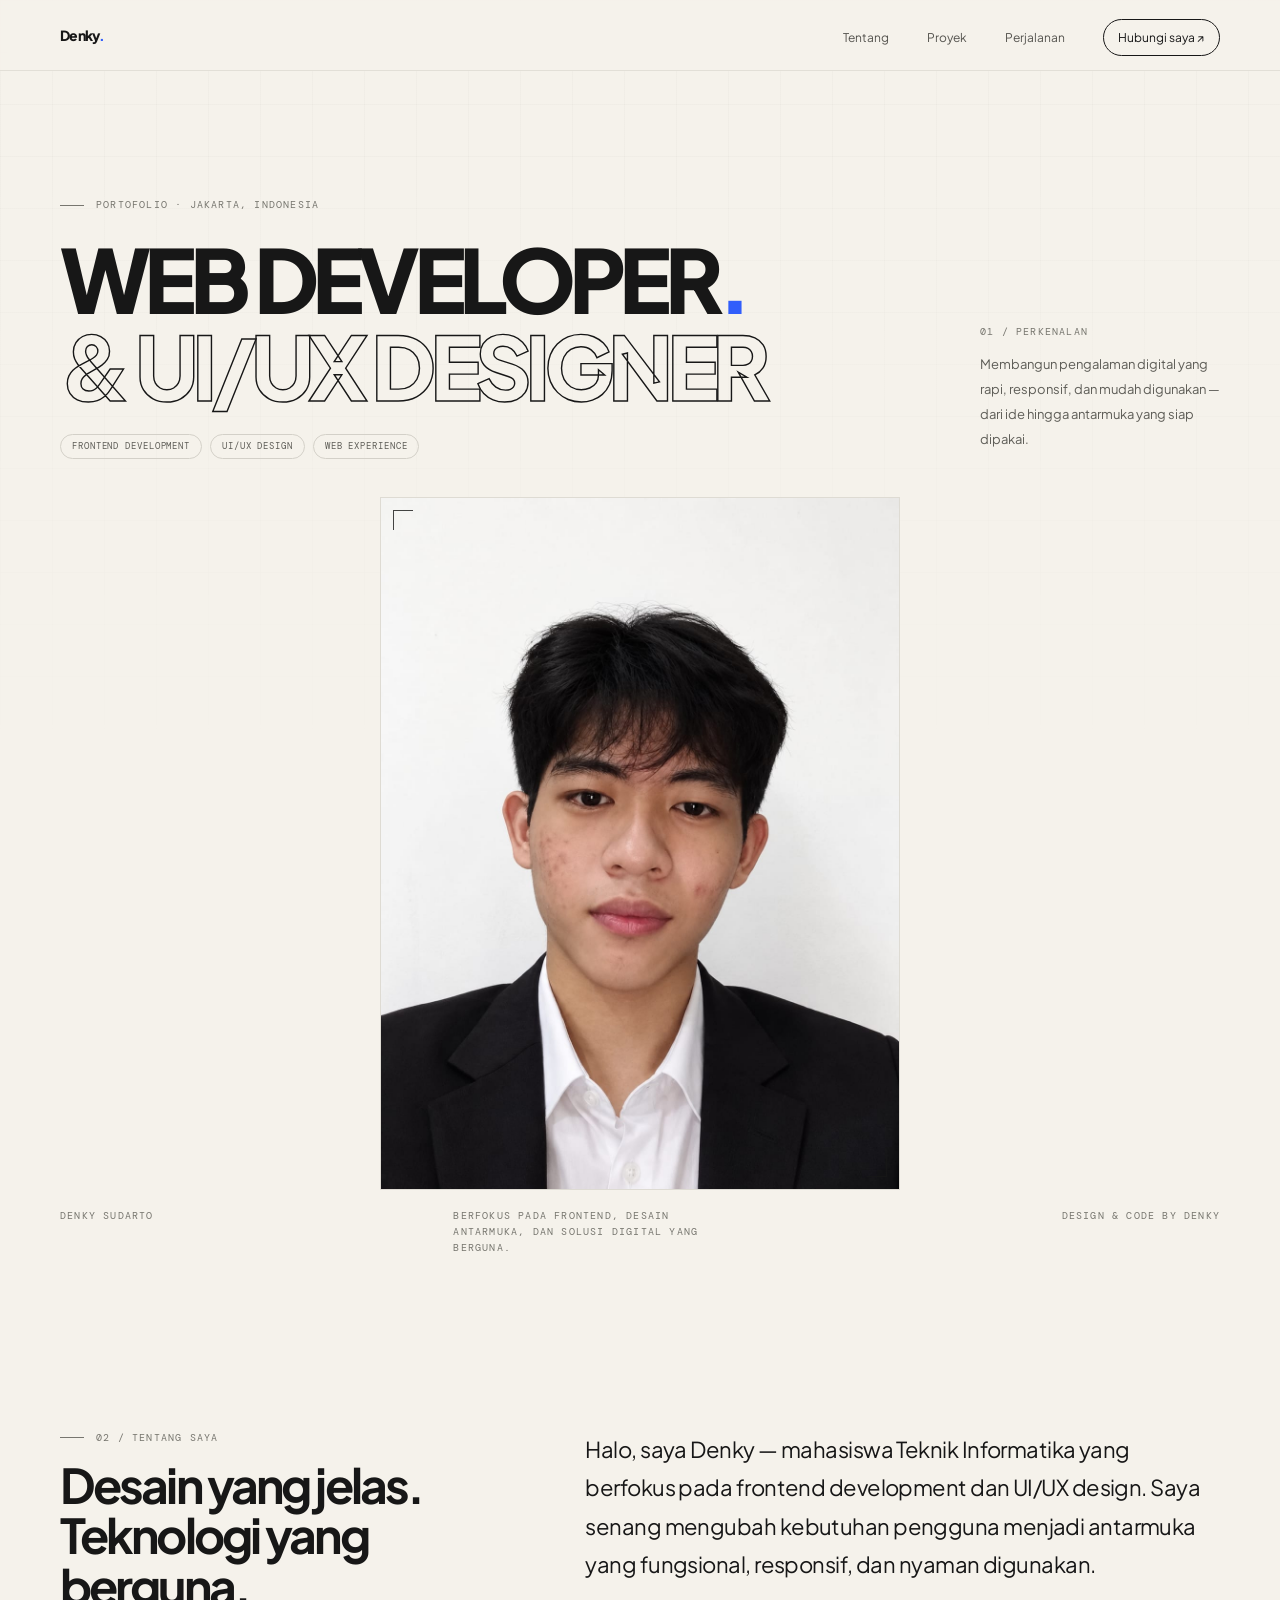
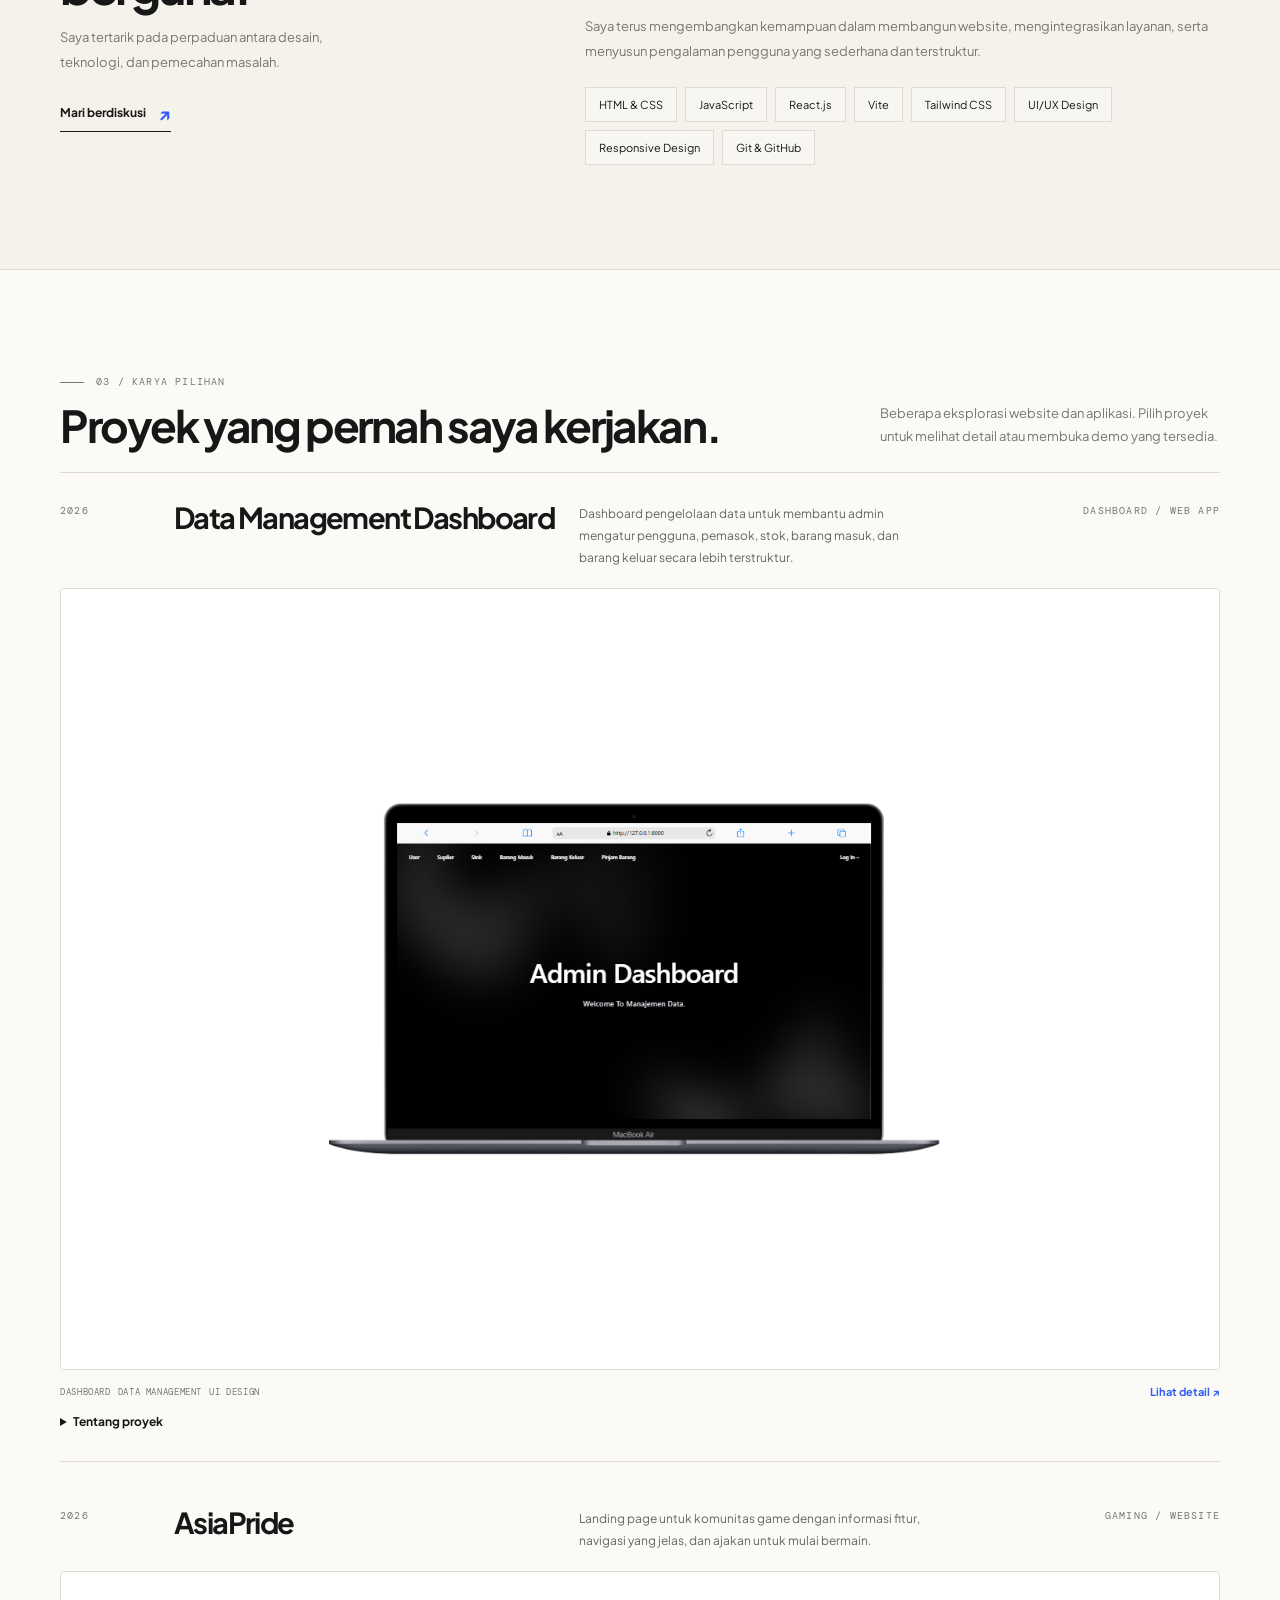
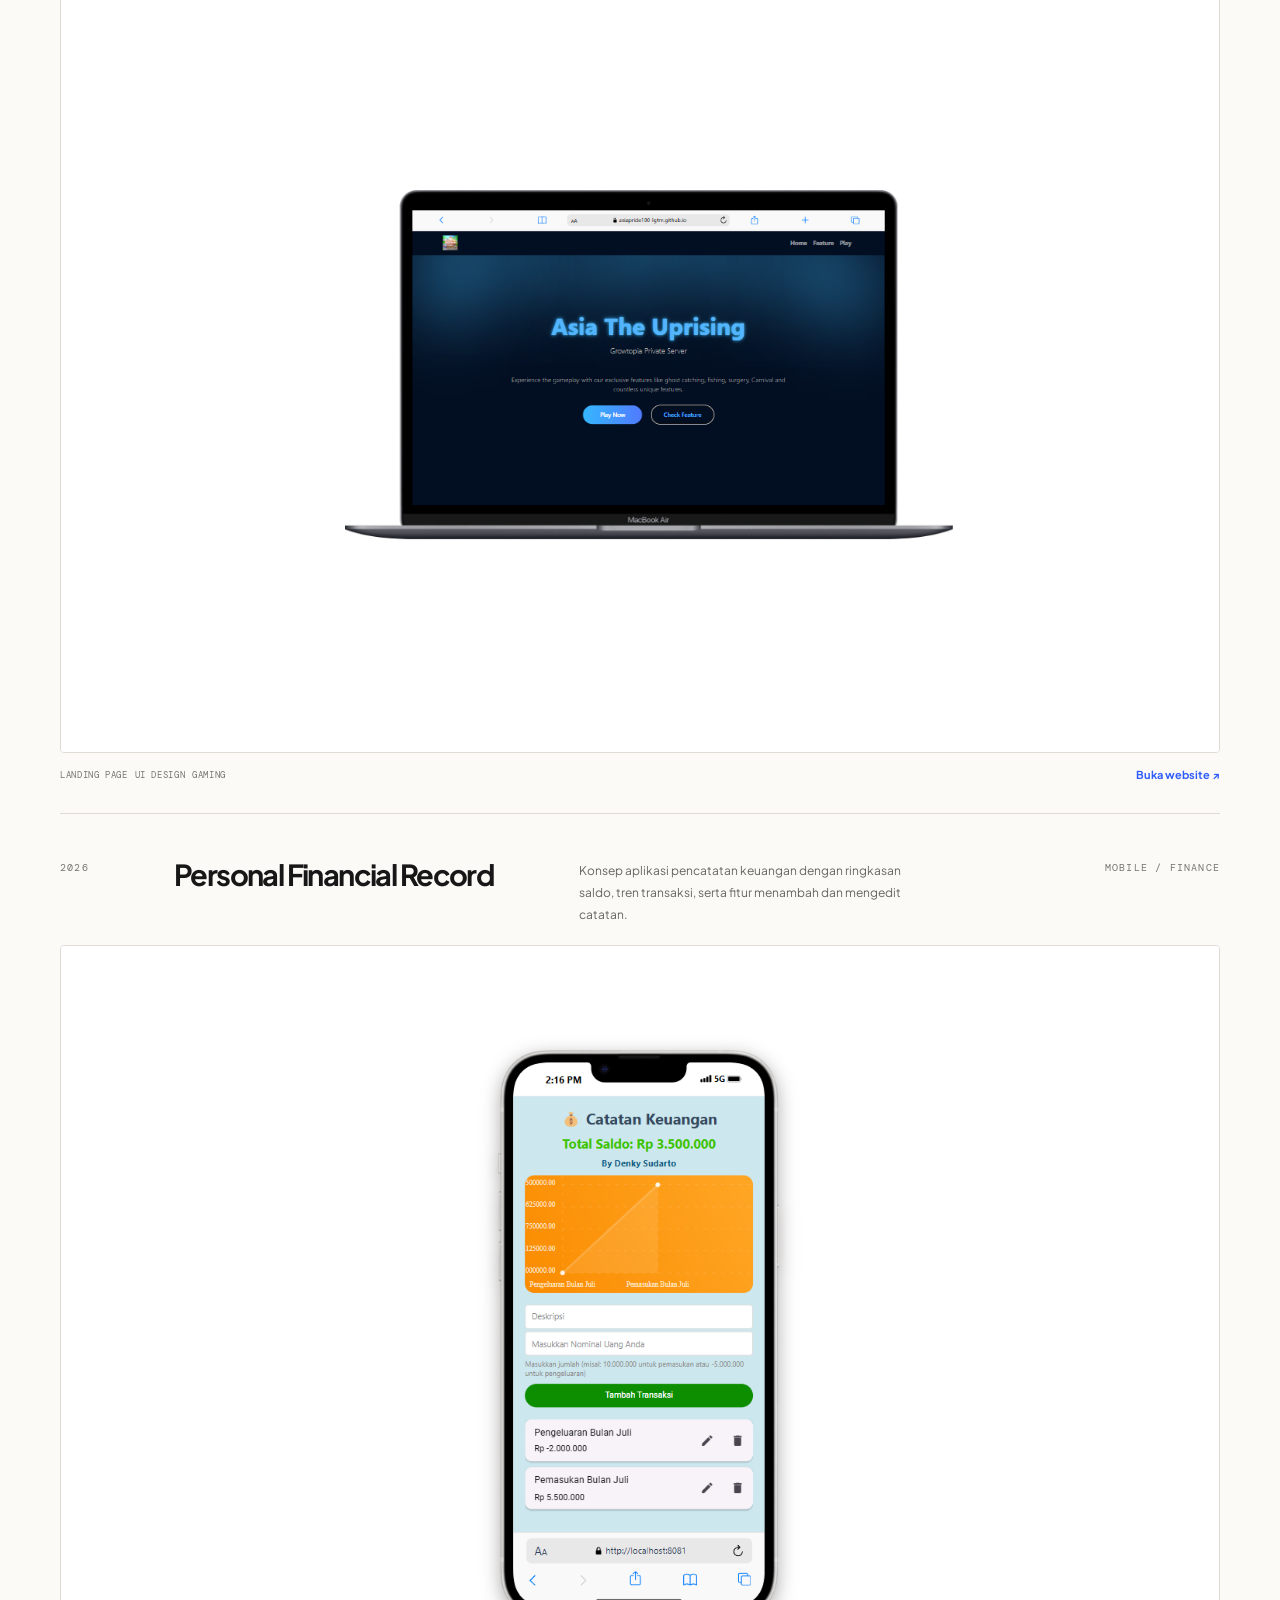
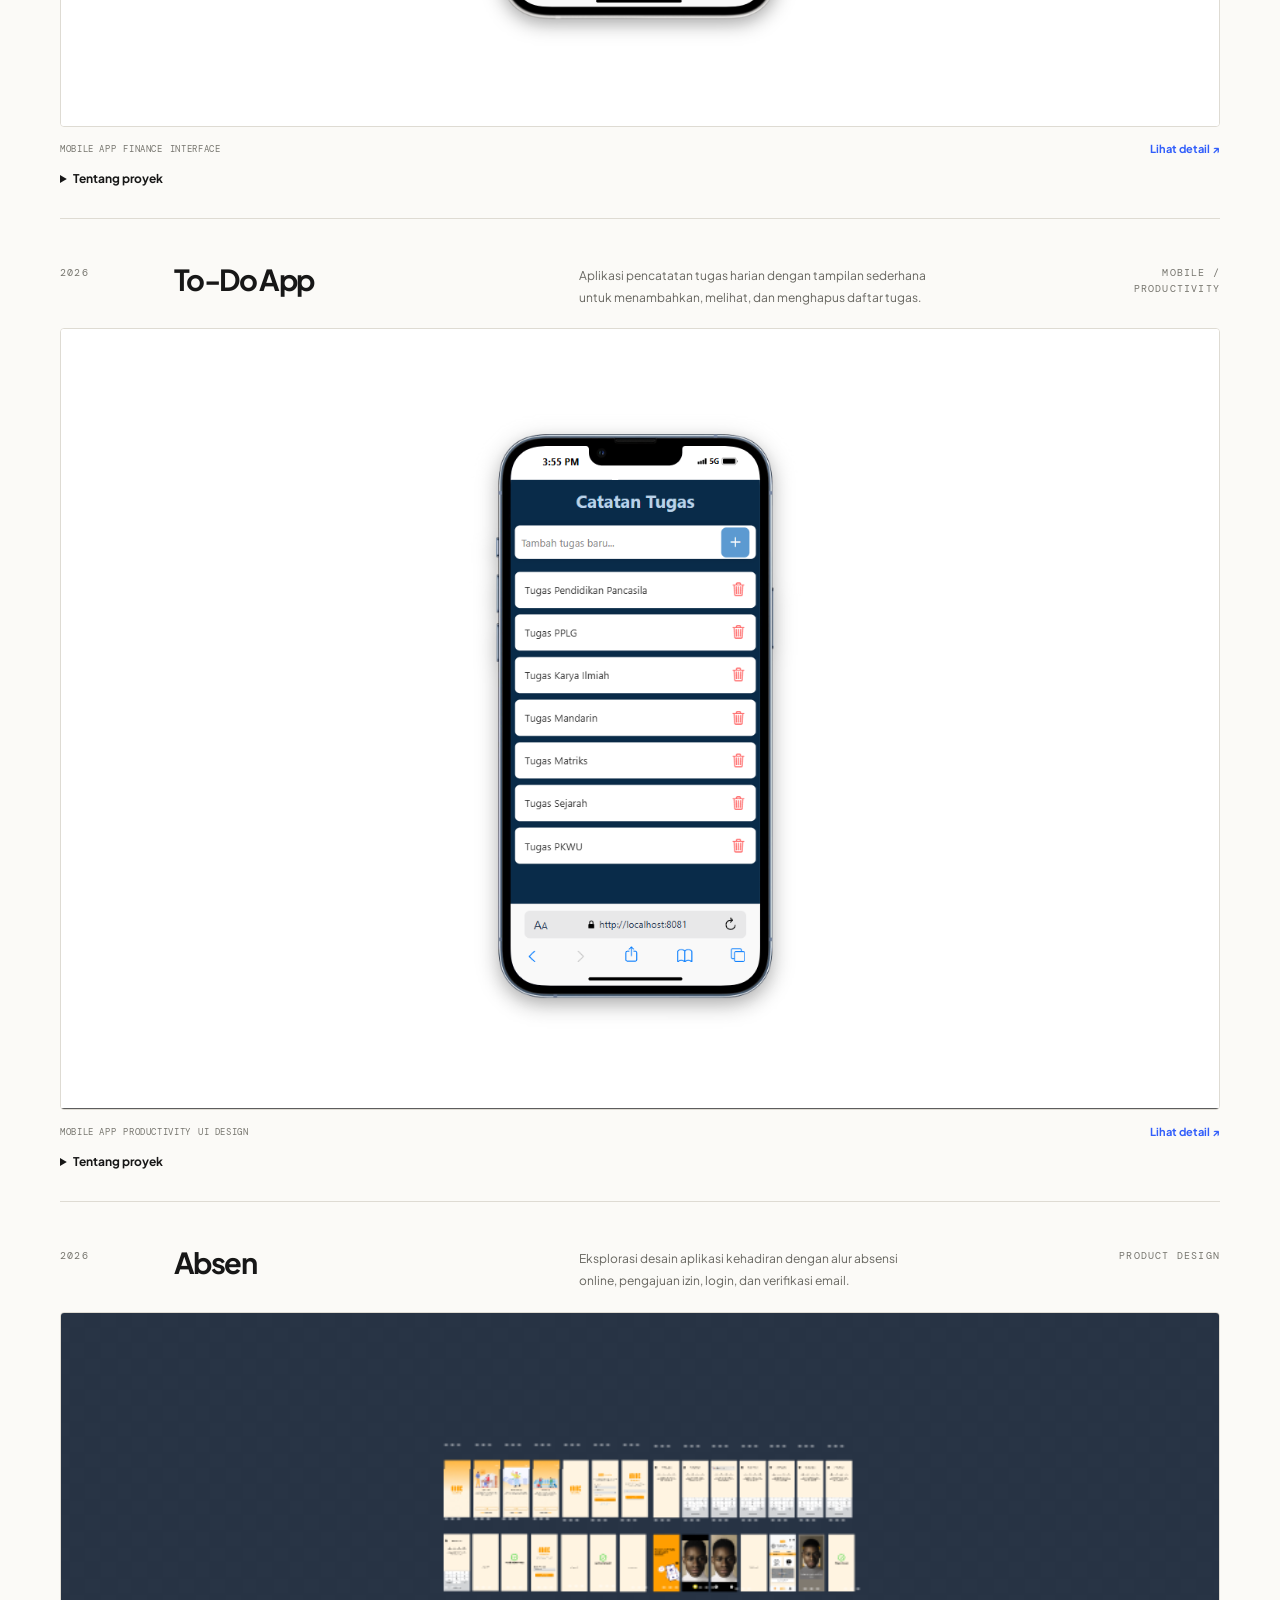
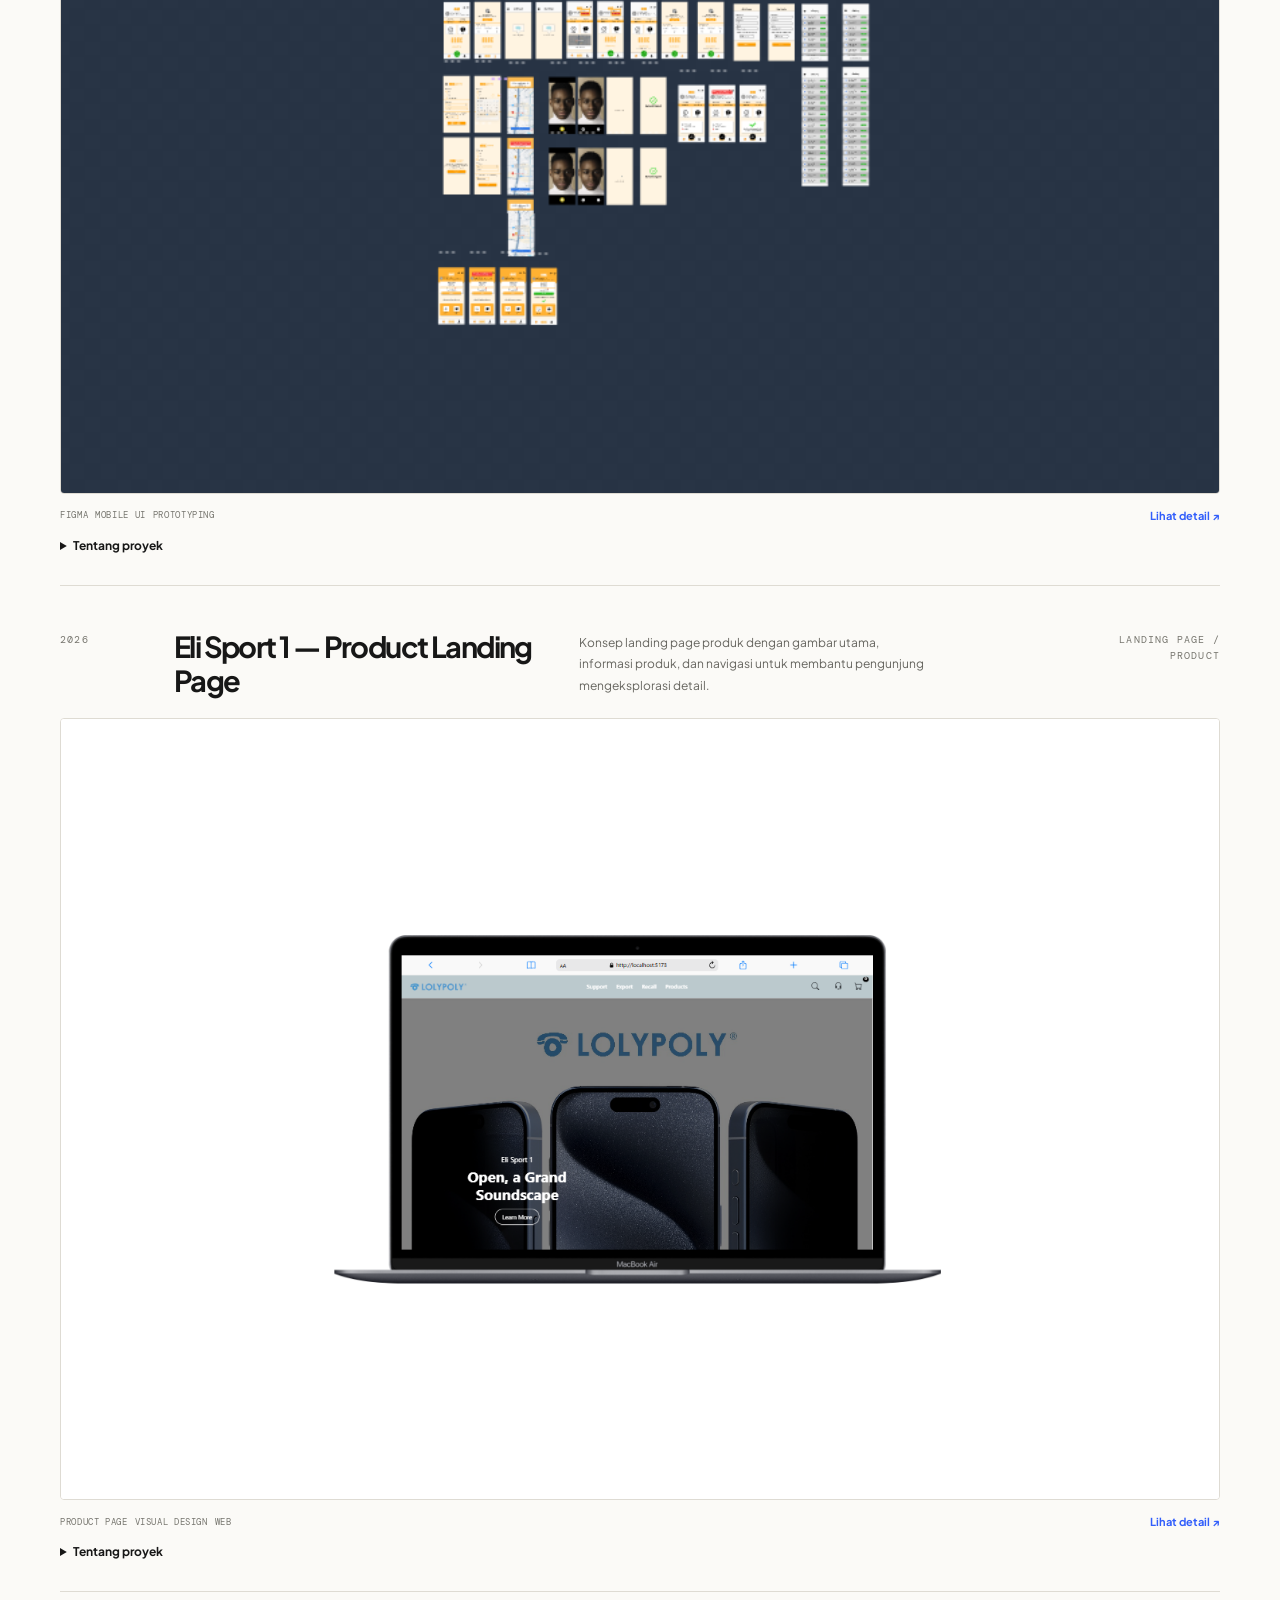
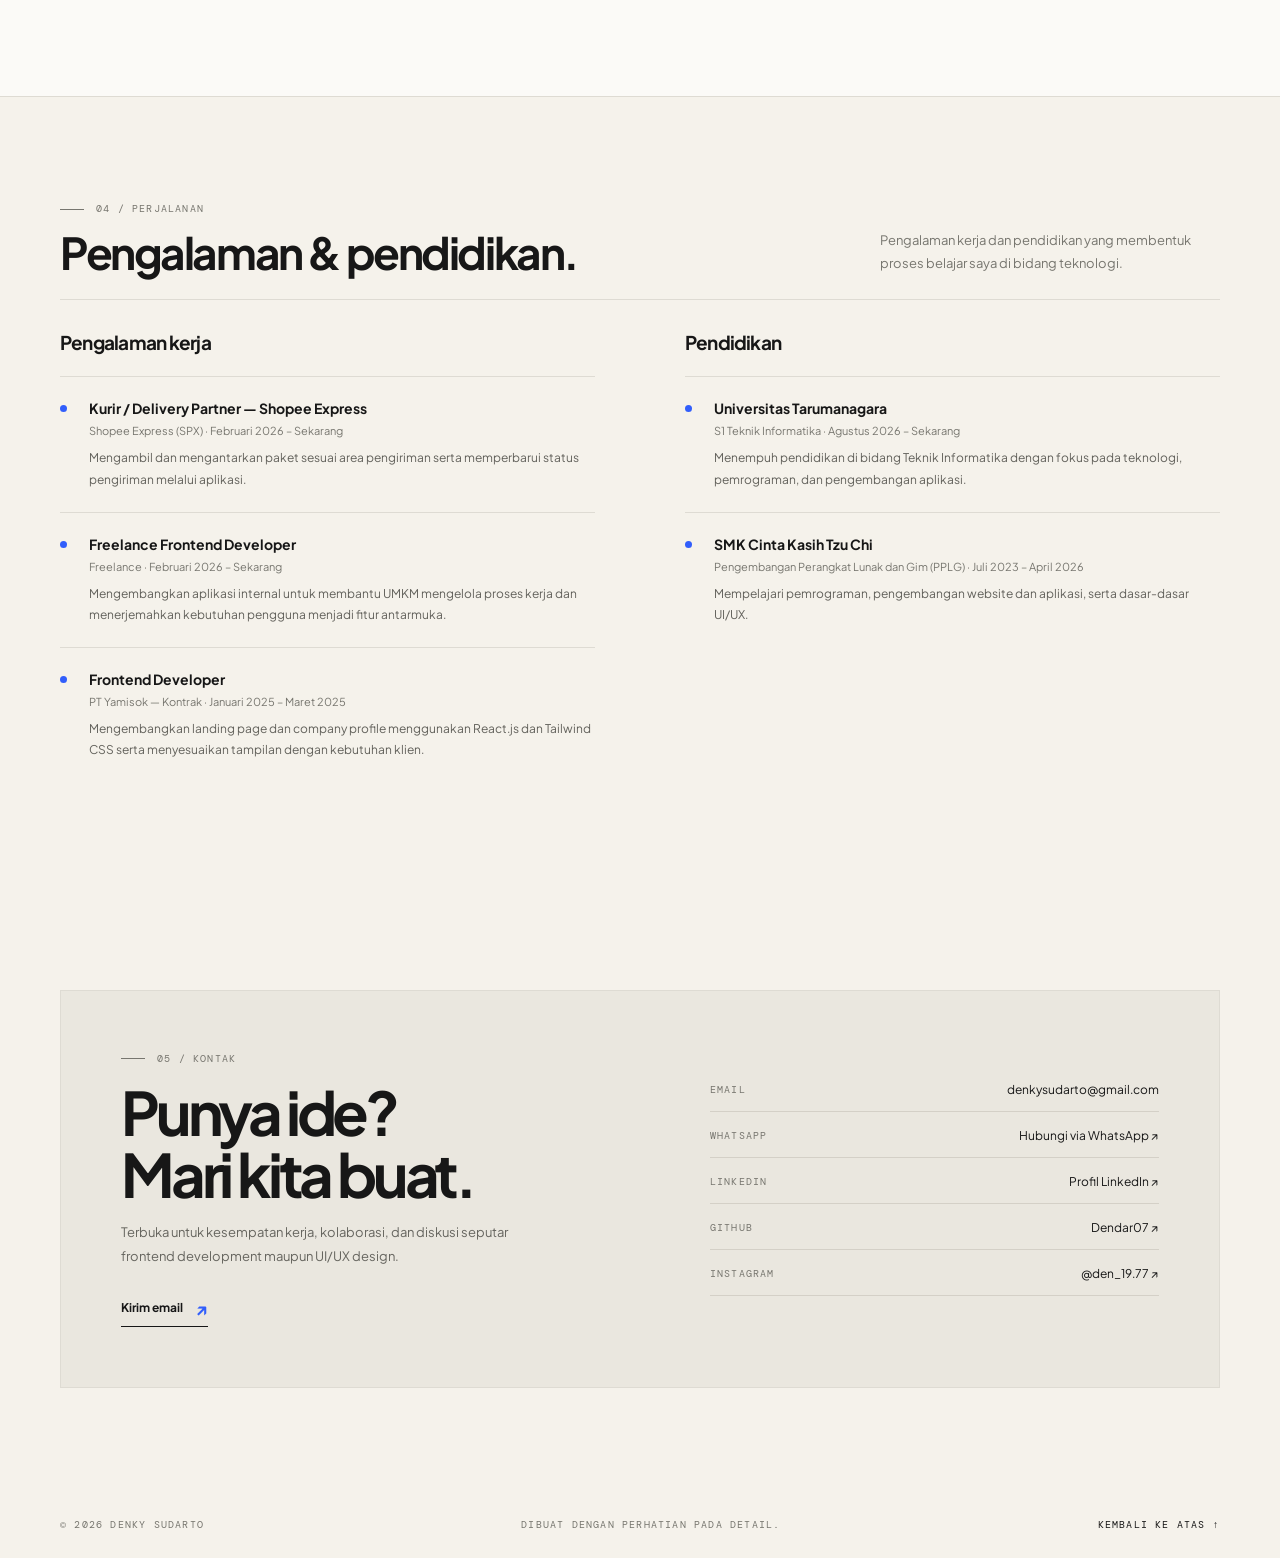
==== commit c5114c03: "feat: improve PWA install support" ====
--- a/index.html
+++ b/index.html
@@ -1,1253 +1,580 @@
 <!DOCTYPE html>
-
-<html class="no-js ss-preload" lang="id">
-
-  <head>
-
-    <!--- basic page needs
-
-    ================================================== -->
-
-    <meta charset="utf-8" />
-
-    <title>Denky Sudarto — Portofolio</title>
-
-    <meta name="description" content="Portofolio Denky Sudarto — Mahasiswa Teknik Informatika dan Web Programmer." />
-
-    <meta name="author" content="Denky Sudarto" />
-
-
-
-    <!-- mobile specific metas
-
-    ================================================== -->
-
-    <meta name="viewport" content="width=device-width, initial-scale=1" />
-
-
-
-    <!-- CSS
-
-    ================================================== -->
-
-    <link rel="stylesheet" href="css/vendor.css" />
-
-    <link rel="stylesheet" href="css/styles.css" />
-
-
-
-    <!-- favicons
-
-    ================================================== -->
-
-    <link rel="apple-touch-icon" sizes="180x180" href="apple-touch-icon.png" />
-
-    <link rel="icon" type="image/png" sizes="32x32" href="favicon-32x32.png" />
-
-    <link rel="icon" type="image/png" sizes="16x16" href="favicon-16x16.png" />
-
-    <link rel="manifest" href="site.webmanifest" />
-
-  </head>
-
-
-
-  <body id="top">
-
-    <!-- # preloader
-
-    ================================================== -->
-
-    <div id="preloader">
-
-      <div id="loader"></div>
-
+<html lang="id">
+<head>
+  <meta charset="UTF-8">
+  <meta name="viewport" content="width=device-width, initial-scale=1">
+  <meta name="theme-color" content="#f5f2eb">
+  <meta name="description" content="Portofolio Denky Sudarto — mahasiswa Teknik Informatika, frontend developer, dan UI/UX designer.">
+  <meta name="author" content="Denky Sudarto">
+  <title>Denky Sudarto — Portfolio</title>
+
+  <!-- Fast, readable typography with a system fallback if the font CDN is unavailable -->
+  <link rel="preconnect" href="https://fonts.googleapis.com">
+  <link rel="preconnect" href="https://fonts.gstatic.com" crossorigin>
+  <link href="https://fonts.googleapis.com/css2?family=DM+Mono:wght@400;500&family=Plus+Jakarta+Sans:wght@400;500;600;700;800&display=swap" rel="stylesheet">
+
+  <style>
+    :root {
+      color-scheme: light;
+      --paper: #f5f2eb;
+      --paper-soft: #fbfaf7;
+      --ink: #171717;
+      --muted: #77766f;
+      --line: #dedbd3;
+      --blue: #315efb;
+      --blue-soft: #e8edff;
+      --max: 1160px;
+      --mono: "DM Mono", "SFMono-Regular", Consolas, monospace;
+      --sans: "Plus Jakarta Sans", "Segoe UI", Arial, sans-serif;
+    }
+
+    *, *::before, *::after { box-sizing: border-box; }
+    html { scroll-behavior: smooth; scroll-padding-top: 90px; }
+    body {
+      margin: 0;
+      background: var(--paper);
+      color: var(--ink);
+      font-family: var(--sans);
+      -webkit-font-smoothing: antialiased;
+      text-rendering: optimizeLegibility;
+    }
+    body::before {
+      content: "";
+      position: fixed;
+      inset: 0;
+      pointer-events: none;
+      z-index: -1;
+      background-image:
+        linear-gradient(to right, rgba(23,23,23,.025) 1px, transparent 1px),
+        linear-gradient(to bottom, rgba(23,23,23,.025) 1px, transparent 1px);
+      background-size: 52px 52px;
+      mask-image: linear-gradient(to bottom, black, transparent 88%);
+    }
+    img { display: block; max-width: 100%; }
+    a { color: inherit; text-decoration: none; }
+    button, a { -webkit-tap-highlight-color: transparent; }
+    button { font: inherit; }
+    ::selection { background: var(--blue); color: white; }
+
+    .container { width: min(var(--max), calc(100% - 64px)); margin-inline: auto; }
+    .mono {
+      font-family: var(--mono);
+      text-transform: uppercase;
+      letter-spacing: .12em;
+      font-size: 10px;
+      line-height: 1.6;
+    }
+    .muted { color: var(--muted); }
+    .blue { color: var(--blue); }
+    .eyebrow { display: flex; align-items: center; gap: 12px; color: var(--muted); }
+    .eyebrow::before { content: ""; width: 24px; height: 1px; background: currentColor; }
+    .section { padding-block: 104px; }
+    .section-heading {
+      display: flex; justify-content: space-between; align-items: end; gap: 24px;
+      padding-bottom: 24px; border-bottom: 1px solid var(--line); margin-bottom: 30px;
+    }
+    .section-heading h2 { font-size: clamp(28px, 4vw, 44px); letter-spacing: -.055em; line-height: 1.05; margin: 12px 0 0; }
+    .section-heading p { max-width: 340px; margin: 0; color: var(--muted); font-size: 13px; line-height: 1.8; }
+
+    /* Navigation */
+    .site-header {
+      position: sticky; top: 0; z-index: 20;
+      background: rgba(245,242,235,.88); backdrop-filter: blur(16px);
+      border-bottom: 1px solid rgba(222,219,211,.8);
+    }
+    .nav { min-height: 70px; display: flex; align-items: center; justify-content: space-between; gap: 24px; }
+    .brand { font-size: 14px; font-weight: 800; letter-spacing: -.05em; }
+    .brand span { color: var(--blue); }
+    .nav-links { display: flex; align-items: center; gap: clamp(18px, 3vw, 38px); padding: 0; margin: 0; list-style: none; }
+    .nav-links a { color: #55544f; font-size: 12px; transition: color .2s ease; }
+    .nav-links a:hover, .nav-links a:focus-visible { color: var(--blue); }
+    .nav-contact { border: 1px solid var(--ink); padding: 10px 14px; border-radius: 999px; color: var(--ink) !important; }
+    .menu-toggle { display: none; border: 1px solid var(--line); background: transparent; border-radius: 999px; padding: 9px 13px; cursor: pointer; }
+
+    /* Hero */
+    .hero { padding-top: clamp(68px, 10vw, 126px); padding-bottom: 70px; }
+    .hero-top { display: grid; grid-template-columns: 1fr minmax(160px, 250px); align-items: end; gap: 30px; }
+    .hero h1 {
+      max-width: 850px; margin: 22px 0 20px;
+      font-size: clamp(44px, 7.2vw, 88px); line-height: .99;
+      font-weight: 800; letter-spacing: -.075em;
+    }
+    .hero h1 .outline { color: transparent; -webkit-text-stroke: 1.4px var(--ink); }
+    .hero-intro { max-width: 240px; justify-self: end; margin-bottom: 8px; }
+    .hero-intro p { margin: 12px 0 0; font-size: 13px; line-height: 1.9; color: #5e5d57; }
+    .tag-row { display: flex; flex-wrap: wrap; gap: 8px; margin-top: 25px; }
+    .tag {
+      display: inline-flex; align-items: center; border: 1px solid #d3d0c8;
+      border-radius: 999px; padding: 7px 11px; color: #5e5d57;
+      font: 9px/1 var(--mono); letter-spacing: .1em; text-transform: uppercase;
+    }
+
+.hero-image-wrap {
+  position: relative;
+  width: 100%;
+  max-width: 520px;
+  margin: 38px auto 0;
+  overflow: hidden;
+  border: 1px solid var(--line);
+  background: #f5f2eb;
+}
+
+.hero-image {
+  display: block;
+  width: 100%;
+  height: auto;
+  aspect-ratio: 3 / 4;
+  object-fit: cover;
+  object-position: center 30%;
+  border: 0;
+  background: #f5f2eb;
+}
+    .image-corner { position: absolute; width: 20px; height: 20px; border-color: white; opacity: .8; }
+    .image-corner.tl { top: 12px; left: 12px; border-top: 1px solid; border-left: 1px solid; }
+    .image-corner.br { bottom: 12px; right: 12px; border-bottom: 1px solid; border-right: 1px solid; }
+    .hero-caption { display: grid; grid-template-columns: 1fr 1fr 1fr; align-items: start; gap: 20px; padding-top: 18px; }
+    .hero-caption p { margin: 0; }
+    .hero-caption .arrow { font-size: 25px; line-height: 1; }
+    .hero-caption .caption-main { max-width: 250px; color: var(--muted); }
+    .hero-caption .caption-end { justify-self: end; text-align: right; color: var(--muted); }
+
+    /* About */
+    .about-grid { display: grid; grid-template-columns: .8fr 1.2fr; gap: clamp(38px, 8vw, 110px); align-items: start; }
+    .about-aside { position: sticky; top: 110px; }
+    .about-aside h2 { margin: 14px 0; font-size: clamp(30px, 4vw, 48px); line-height: 1.05; letter-spacing: -.06em; }
+    .about-aside p { color: var(--muted); font-size: 13px; line-height: 1.9; max-width: 300px; }
+    .text-link { display: inline-flex; align-items: center; gap: 12px; margin-top: 14px; padding-bottom: 7px; border-bottom: 1px solid var(--ink); font-size: 12px; font-weight: 700; }
+    .text-link span { color: var(--blue); font-size: 18px; transition: transform .2s; }
+    .text-link:hover span { transform: translate(3px, -3px); }
+    .about-copy { font-size: clamp(17px, 2vw, 22px); line-height: 1.75; letter-spacing: -.025em; margin: 0 0 30px; }
+    .skill-list { display: flex; flex-wrap: wrap; gap: 8px; padding: 0; margin: 24px 0 0; list-style: none; }
+    .skill-list li { padding: 10px 13px; border: 1px solid var(--line); background: rgba(255,255,255,.35); font-size: 11px; }
+
+    /* Projects */
+    .projects { background: var(--paper-soft); border-block: 1px solid var(--line); }
+    .project-list { display: grid; gap: 46px; }
+    .project { padding-bottom: 32px; border-bottom: 1px solid var(--line); }
+    .project-meta {
+      display: grid; grid-template-columns: 90px minmax(170px, .8fr) minmax(180px, 1fr) 140px;
+      align-items: start; gap: 24px; margin-bottom: 20px;
+    }
+    .project-year, .project-type { color: var(--muted); }
+    .project-title { margin: -3px 0 0; font-size: clamp(20px, 2.5vw, 29px); line-height: 1.2; letter-spacing: -.055em; }
+    .project-description { margin: 0; max-width: 350px; color: #66655f; font-size: 12px; line-height: 1.8; }
+    .project-type { text-align: right; }
+    .project-visual {
+      position: relative; display: block; overflow: hidden; border-radius: 4px;
+      background: #e6e3dc; border: 1px solid var(--line);
+    }
+    .project-visual img {
+      width: 100%; aspect-ratio: 2.05 / 1; object-fit: cover;
+      transition: transform .55s cubic-bezier(.2,.7,.2,1); background: #e6e3dc;
+    }
+    .project-visual:hover img { transform: scale(1.025); }
+    .project-visual::after { content: "↗"; position: absolute; right: 18px; bottom: 18px; width: 38px; height: 38px; display: grid; place-items: center; border-radius: 50%; background: var(--paper); color: var(--ink); font-size: 19px; opacity: 0; transform: translateY(5px); transition: .2s ease; }
+    .project-visual:hover::after, .project-visual:focus-visible::after { opacity: 1; transform: translateY(0); }
+    .project-bottom { display: flex; justify-content: space-between; gap: 18px; align-items: center; margin-top: 15px; }
+    .tech-tags { display: flex; flex-wrap: wrap; gap: 7px; }
+    .tech-tags span { color: var(--muted); font: 9px var(--mono); text-transform: uppercase; letter-spacing: .07em; }
+    .project-link { color: var(--blue); font-size: 11px; font-weight: 700; white-space: nowrap; }
+
+    /* Experience / education */
+    .timeline-grid { display: grid; grid-template-columns: 1fr 1fr; gap: clamp(35px, 7vw, 90px); }
+    .timeline-column h3 { font-size: 19px; letter-spacing: -.04em; margin: 0 0 22px; }
+    .timeline-item { display: grid; grid-template-columns: 14px 1fr; gap: 15px; padding: 21px 0; border-top: 1px solid var(--line); }
+    .timeline-dot { width: 7px; height: 7px; margin-top: 7px; border-radius: 50%; background: var(--blue); }
+    .timeline-item h4 { margin: 0; font-size: 14px; line-height: 1.5; }
+    .timeline-meta { margin: 5px 0; color: var(--muted); font-size: 11px; }
+    .timeline-date { color: var(--muted); }
+    .timeline-item p:last-child { margin: 10px 0 0; color: #62615b; font-size: 12px; line-height: 1.8; }
+
+    /* Contact / footer */
+    .contact-panel { display: grid; grid-template-columns: 1.1fr .9fr; gap: 40px; padding: clamp(28px, 5vw, 60px); background: #eae7df; border: 1px solid var(--line); }
+    .contact-panel h2 { max-width: 560px; margin: 14px 0; font-size: clamp(34px, 5vw, 60px); line-height: 1.04; letter-spacing: -.07em; }
+    .contact-panel p { max-width: 410px; color: #66655f; font-size: 13px; line-height: 1.9; }
+    .contact-details { display: flex; flex-direction: column; justify-content: center; gap: 16px; }
+    .contact-row { display: flex; justify-content: space-between; gap: 18px; padding-bottom: 13px; border-bottom: 1px solid #d4d0c7; font-size: 12px; }
+    .contact-row span:first-child { color: var(--muted); }
+    .contact-row a { text-align: right; overflow-wrap: anywhere; }
+    .contact-row a:hover { color: var(--blue); }
+    .footer { padding-block: 25px; }
+    .footer-inner { display: flex; justify-content: space-between; gap: 20px; color: var(--muted); }
+    .footer p { margin: 0; }
+    .back-top { color: var(--ink); }
+
+    /* Reveal is intentionally subtle and degrades gracefully without JS */
+    .reveal { opacity: 1; transform: none; }
+    .js .reveal { opacity: 0; transform: translateY(14px); transition: opacity .65s ease, transform .65s ease; }
+    .js .reveal.is-visible { opacity: 1; transform: translateY(0); }
+
+    @media (prefers-reduced-motion: reduce) {
+      *, *::before, *::after { scroll-behavior: auto !important; animation-duration: .01ms !important; transition-duration: .01ms !important; }
+      .js .reveal { opacity: 1; transform: none; }
+    }
+    @media (max-width: 800px) {
+      .container { width: min(100% - 40px, var(--max)); }
+      .section { padding-block: 76px; }
+      .hero-top { grid-template-columns: 1fr; gap: 8px; }
+      .hero-intro { justify-self: start; max-width: 420px; }
+      .hero h1 { font-size: clamp(42px, 10vw, 72px); }
+      .hero-caption { grid-template-columns: 30px 1fr; }
+      .hero-caption .caption-end { display: none; }
+      .about-grid { grid-template-columns: 1fr; gap: 26px; }
+      .about-aside { position: static; }
+      .about-aside p { max-width: 500px; }
+      .project-meta { grid-template-columns: 60px 1fr; gap: 10px 18px; }
+      .project-title { grid-column: 2; grid-row: 1; }
+      .project-year { grid-column: 1; grid-row: 1; }
+      .project-description { grid-column: 2; }
+      .project-type { grid-column: 2; text-align: left; }
+      .timeline-grid { gap: 35px; }
+      .contact-panel { grid-template-columns: 1fr; }
+    }
+    @media (max-width: 600px) {
+      .container { width: calc(100% - 32px); }
+      .nav { min-height: 62px; }
+      .menu-toggle { display: inline-flex; }
+      .nav-links {
+        display: none; position: absolute; top: 61px; left: 0; right: 0;
+        flex-direction: column; align-items: stretch; gap: 0; padding: 8px 16px 16px;
+        background: var(--paper); border-bottom: 1px solid var(--line);
+      }
+      .nav-links.open { display: flex; }
+      .nav-links li a { display: block; padding: 13px 4px; }
+      .nav-contact { border: 0; padding: 13px 4px; }
+      .hero { padding-top: 64px; padding-bottom: 45px; }
+      .hero h1 { font-size: clamp(38px, 11vw, 58px); }
+      .hero-image { height: 260px; }
+        .hero-image-wrap {
+    max-width: 100%;
+    margin: 24px auto 0;
+  }
+      .hero-caption { padding-top: 14px; }
+      .section { padding-block: 62px; }
+      .section-heading { display: block; }
+      .section-heading p { margin-top: 16px; }
+      .project-list { gap: 32px; }
+      .project-visual img { aspect-ratio: 1.25 / 1; }
+      .project-bottom { align-items: flex-start; flex-direction: column; }
+      .timeline-grid { grid-template-columns: 1fr; }
+      .contact-panel { padding: 24px 20px; }
+      .footer-inner { flex-direction: column; }
+    }
+  </style>
+  <script>document.documentElement.classList.add('js');</script>
+</head>
+<body id="top">
+  <header class="site-header">
+    <nav class="nav container" aria-label="Navigasi utama">
+      <a class="brand" href="#top" aria-label="Denky, kembali ke atas">Denky<span>.</span></a>
+      <button class="menu-toggle" type="button" aria-expanded="false" aria-controls="nav-links">Menu</button>
+      <ul class="nav-links" id="nav-links">
+        <li><a href="#about">Tentang</a></li>
+        <li><a href="#projects">Proyek</a></li>
+        <li><a href="#experience">Perjalanan</a></li>
+        <li><a class="nav-contact" href="#contact">Hubungi saya ↗</a></li>
+      </ul>
+    </nav>
+  </header>
+
+  <main>
+    <section class="hero container" id="home">
+      <div class="hero-top">
+        <div>
+          <div class="eyebrow mono">Portofolio · Jakarta, Indonesia</div>
+          <h1>WEB DEVELOPER<span class="blue">.</span><br><span class="outline">& UI/UX DESIGNER</span></h1>
+          <div class="tag-row" aria-label="Fokus keahlian">
+            <span class="tag">Frontend Development</span>
+            <span class="tag">UI/UX Design</span>
+            <span class="tag">Web Experience</span>
+          </div>
+        </div>
+        <aside class="hero-intro">          <span class="mono muted">01 / Perkenalan</span>
+          <p>Membangun pengalaman digital yang rapi, responsif, dan mudah digunakan — dari ide hingga antarmuka yang siap dipakai.</p>
+        </aside>
+      </div>
+
+      <div class="hero-image-wrap reveal">
+        <!-- Keep the existing image path from your project. Replace it with your preferred portrait if needed. -->
+        <img class="hero-image" src="images/about-photo.jpg" alt="Foto Denky Sudarto" fetchpriority="high" decoding="async" width="1600" height="800"
+             onerror="this.onerror=null;this.src='images/about-photo@2x.jpg';">
+        <span class="image-corner tl" aria-hidden="true"></span>
+        <span class="image-corner br" aria-hidden="true"></span>
+      </div>
+      <div class="hero-caption">
+        <p class="mono caption-main">Denky Sudarto</p>
+        <p class="mono caption-main">Berfokus pada frontend, desain antarmuka, dan solusi digital yang berguna.</p>
+        <p class="mono caption-end">Design & code by Denky</p>
+      </div>
+    </section>
+
+    <section class="section container" id="about">
+      <div class="about-grid">
+        <div class="about-aside reveal">
+          <div class="eyebrow mono">02 / Tentang saya</div>
+          <h2>Desain yang jelas.<br>Teknologi yang berguna.</h2>
+          <p>Saya tertarik pada perpaduan antara desain, teknologi, dan pemecahan masalah.</p>
+          <a class="text-link" href="https://wa.me/6285781839145" target="_blank" rel="noreferrer">Mari berdiskusi <span>↗</span></a>
+        </div>
+        <div class="reveal">
+          <p class="about-copy">Halo, saya Denky — mahasiswa Teknik Informatika yang berfokus pada frontend development dan UI/UX design. Saya senang mengubah kebutuhan pengguna menjadi antarmuka yang fungsional, responsif, dan nyaman digunakan.</p>
+          <p class="muted" style="font-size:13px;line-height:1.9;margin:0">Saya terus mengembangkan kemampuan dalam membangun website, mengintegrasikan layanan, serta menyusun pengalaman pengguna yang sederhana dan terstruktur.</p>
+          <ul class="skill-list" aria-label="Keahlian">
+            <li>HTML & CSS</li><li>JavaScript</li><li>React.js</li><li>Vite</li>
+            <li>Tailwind CSS</li><li>UI/UX Design</li><li>Responsive Design</li><li>Git & GitHub</li>
+          </ul>
+        </div>
+      </div>
+    </section>
+
+    <section class="section projects" id="projects">
+      <div class="container">
+        <div class="section-heading reveal">
+          <div>
+            <div class="eyebrow mono">03 / Karya pilihan</div>
+            <h2>Proyek yang pernah saya kerjakan.</h2>
+          </div>
+          <p>Beberapa eksplorasi website dan aplikasi. Pilih proyek untuk melihat detail atau membuka demo yang tersedia.</p>
+        </div>
+
+        <div class="project-list">
+          <article class="project reveal">
+            <div class="project-meta">
+              <span class="project-year mono">2026</span>
+              <h3 class="project-title">Data Management Dashboard</h3>
+              <p class="project-description">Dashboard pengelolaan data untuk membantu admin mengatur pengguna, pemasok, stok, barang masuk, dan barang keluar secara lebih terstruktur.</p>
+              <span class="project-type mono">Dashboard / Web App</span>
+            </div>
+            <a class="project-visual" href="#project-dashboard" aria-label="Lihat detail Data Management Dashboard">
+              <img src="images/portfolio/project-1.jpg" alt="Preview Data Management Dashboard" loading="lazy" decoding="async" width="1600" height="780">
+            </a>
+            <div class="project-bottom">
+              <div class="tech-tags"><span>Dashboard</span><span>Data Management</span><span>UI Design</span></div>
+              <a class="project-link" href="#project-dashboard">Lihat detail ↗</a>
+            </div>
+            <details id="project-dashboard" style="margin-top:16px">
+              <summary style="cursor:pointer;font-size:12px;font-weight:700">Tentang proyek</summary>
+              <p class="project-description" style="margin-top:12px">Dashboard ini dirancang untuk memudahkan akses ke data pengguna, pemasok, stok, barang masuk, barang keluar, dan peminjaman barang. Catatan teknologi pada versi sebelumnya mencakup Laravel, Tailwind CSS, dan Vue.js.</p>
+            </details>
+          </article>
+
+          <article class="project reveal">
+            <div class="project-meta">
+              <span class="project-year mono">2026</span>
+              <h3 class="project-title">AsiaPride</h3>
+              <p class="project-description">Landing page untuk komunitas game dengan informasi fitur, navigasi yang jelas, dan ajakan untuk mulai bermain.</p>
+              <span class="project-type mono">Gaming / Website</span>
+            </div>
+            <a class="project-visual" href="https://asiapride100-lgtm.github.io/asiapride/" target="_blank" rel="noreferrer" aria-label="Buka website AsiaPride">
+              <img src="images/portfolio/project-2.jpg" alt="Preview website AsiaPride" loading="lazy" decoding="async" width="1600" height="780">
+            </a>
+            <div class="project-bottom">
+              <div class="tech-tags"><span>Landing Page</span><span>UI Design</span><span>Gaming</span></div>
+              <a class="project-link" href="https://asiapride100-lgtm.github.io/asiapride/" target="_blank" rel="noreferrer">Buka website ↗</a>
+            </div>
+          </article>
+
+          <article class="project reveal">
+            <div class="project-meta">
+              <span class="project-year mono">2026</span>
+              <h3 class="project-title">Personal Financial Record</h3>
+              <p class="project-description">Konsep aplikasi pencatatan keuangan dengan ringkasan saldo, tren transaksi, serta fitur menambah dan mengedit catatan.</p>
+              <span class="project-type mono">Mobile / Finance</span>
+            </div>
+            <a class="project-visual" href="#project-finance" aria-label="Lihat detail Personal Financial Record">
+              <img src="images/portfolio/project-3.jpg" alt="Preview Personal Financial Record" loading="lazy" decoding="async" width="1600" height="780">
+            </a>
+            <div class="project-bottom">
+              <div class="tech-tags"><span>Mobile App</span><span>Finance</span><span>Interface</span></div>
+              <a class="project-link" href="#project-finance">Lihat detail ↗</a>
+            </div>
+            <details id="project-finance" style="margin-top:16px">
+              <summary style="cursor:pointer;font-size:12px;font-weight:700">Tentang proyek</summary>
+              <p class="project-description" style="margin-top:12px">Antarmuka aplikasi keuangan personal untuk melihat saldo, tren pemasukan dan pengeluaran, serta daftar transaksi. Deskripsi awal menyebut React Native.</p>
+            </details>
+          </article>
+
+          <article class="project reveal">
+            <div class="project-meta">
+              <span class="project-year mono">2026</span>
+              <h3 class="project-title">To-Do App</h3>
+              <p class="project-description">Aplikasi pencatatan tugas harian dengan tampilan sederhana untuk menambahkan, melihat, dan menghapus daftar tugas.</p>
+              <span class="project-type mono">Mobile / Productivity</span>
+            </div>
+            <a class="project-visual" href="#project-todo" aria-label="Lihat detail To-Do App">
+              <img src="images/portfolio/project-4.jpg" alt="Preview To-Do App" loading="lazy" decoding="async" width="1600" height="780">
+            </a>
+            <div class="project-bottom">
+              <div class="tech-tags"><span>Mobile App</span><span>Productivity</span><span>UI Design</span></div>
+              <a class="project-link" href="#project-todo">Lihat detail ↗</a>
+            </div>
+            <details id="project-todo" style="margin-top:16px">
+              <summary style="cursor:pointer;font-size:12px;font-weight:700">Tentang proyek</summary>
+              <p class="project-description" style="margin-top:12px">Aplikasi tugas dengan daftar item, input untuk menambah tugas, serta aksi hapus pada setiap item. Deskripsi awal menyebut React Native.</p>
+            </details>
+          </article>
+
+          <article class="project reveal">
+            <div class="project-meta">
+              <span class="project-year mono">2026</span>
+              <h3 class="project-title">Absen</h3>
+              <p class="project-description">Eksplorasi desain aplikasi kehadiran dengan alur absensi online, pengajuan izin, login, dan verifikasi email.</p>
+              <span class="project-type mono">Product Design</span>
+            </div>
+            <a class="project-visual" href="#project-absen" aria-label="Lihat detail desain Absen">
+              <img src="images/portfolio/project-5.jpg" alt="Preview desain aplikasi Absen" loading="lazy" decoding="async" width="1600" height="780">
+            </a>
+            <div class="project-bottom">
+              <div class="tech-tags"><span>Figma</span><span>Mobile UI</span><span>Prototyping</span></div>
+              <a class="project-link" href="#project-absen">Lihat detail ↗</a>
+            </div>
+            <details id="project-absen" style="margin-top:16px">
+              <summary style="cursor:pointer;font-size:12px;font-weight:700">Tentang proyek</summary>
+              <p class="project-description" style="margin-top:12px">Konsep desain aplikasi absensi dengan alur login, verifikasi email, absensi online, absensi dari rumah, dan pengajuan izin. Deskripsi awal menyebut Figma.</p>
+            </details>
+          </article>
+
+          <article class="project reveal">
+            <div class="project-meta">
+              <span class="project-year mono">2026</span>
+              <h3 class="project-title">Eli Sport 1 — Product Landing Page</h3>
+              <p class="project-description">Konsep landing page produk dengan gambar utama, informasi produk, dan navigasi untuk membantu pengunjung mengeksplorasi detail.</p>
+              <span class="project-type mono">Landing Page / Product</span>
+            </div>
+            <a class="project-visual" href="#project-eli" aria-label="Lihat detail landing page Eli Sport 1">
+              <img src="images/portfolio/project-6.jpg" alt="Preview landing page Eli Sport 1" loading="lazy" decoding="async" width="1600" height="780">
+            </a>
+            <div class="project-bottom">
+              <div class="tech-tags"><span>Product Page</span><span>Visual Design</span><span>Web</span></div>
+              <a class="project-link" href="#project-eli">Lihat detail ↗</a>
+            </div>
+            <details id="project-eli" style="margin-top:16px">
+              <summary style="cursor:pointer;font-size:12px;font-weight:700">Tentang proyek</summary>
+              <p class="project-description" style="margin-top:12px">Landing page produk yang menampilkan gambar perangkat, pengenalan produk, dan navigasi menuju informasi tambahan. Tautan demo belum dicantumkan pada materi sumber.</p>
+            </details>
+          </article>
+        </div>
+      </div>
+    </section>
+
+    <section class="section container" id="experience">
+      <div class="section-heading reveal">
+        <div>
+          <div class="eyebrow mono">04 / Perjalanan</div>
+          <h2>Pengalaman & pendidikan.</h2>
+        </div>
+        <p>Pengalaman kerja dan pendidikan yang membentuk proses belajar saya di bidang teknologi.</p>
+      </div>
+      <div class="timeline-grid">
+        <div class="timeline-column reveal">
+          <h3>Pengalaman kerja</h3>
+          <article class="timeline-item">
+            <span class="timeline-dot" aria-hidden="true"></span>
+            <div>
+              <h4>Kurir / Delivery Partner — Shopee Express</h4>
+              <p class="timeline-meta">Shopee Express (SPX) · <span class="timeline-date">Februari 2026 – Sekarang</span></p>
+              <p>Mengambil dan mengantarkan paket sesuai area pengiriman serta memperbarui status pengiriman melalui aplikasi.</p>
+            </div>
+          </article>
+          <article class="timeline-item">
+            <span class="timeline-dot" aria-hidden="true"></span>
+            <div>
+              <h4>Freelance Frontend Developer</h4>
+              <p class="timeline-meta">Freelance · <span class="timeline-date">Februari 2026 – Sekarang</span></p>
+              <p>Mengembangkan aplikasi internal untuk membantu UMKM mengelola proses kerja dan menerjemahkan kebutuhan pengguna menjadi fitur antarmuka.</p>
+            </div>
+          </article>
+          <article class="timeline-item">
+            <span class="timeline-dot" aria-hidden="true"></span>
+            <div>
+              <h4>Frontend Developer</h4>
+              <p class="timeline-meta">PT Yamisok — Kontrak · <span class="timeline-date">Januari 2025 – Maret 2025</span></p>
+              <p>Mengembangkan landing page dan company profile menggunakan React.js dan Tailwind CSS serta menyesuaikan tampilan dengan kebutuhan klien.</p>
+            </div>
+          </article>
+        </div>
+        <div class="timeline-column reveal">
+          <h3>Pendidikan</h3>
+          <article class="timeline-item">
+            <span class="timeline-dot" aria-hidden="true"></span>
+            <div>
+              <h4>Universitas Tarumanagara</h4>
+              <p class="timeline-meta">S1 Teknik Informatika · <span class="timeline-date">Agustus 2026 – Sekarang</span></p>
+              <p>Menempuh pendidikan di bidang Teknik Informatika dengan fokus pada teknologi, pemrograman, dan pengembangan aplikasi.</p>
+            </div>
+          </article>
+          <article class="timeline-item">
+            <span class="timeline-dot" aria-hidden="true"></span>
+            <div>
+              <h4>SMK Cinta Kasih Tzu Chi</h4>
+              <p class="timeline-meta">Pengembangan Perangkat Lunak dan Gim (PPLG) · <span class="timeline-date">Juli 2023 – April 2026</span></p>
+              <p>Mempelajari pemrograman, pengembangan website dan aplikasi, serta dasar-dasar UI/UX.</p>
+            </div>
+          </article>
+        </div>
+      </div>
+    </section>
+
+    <section class="section container" id="contact">
+      <div class="contact-panel reveal">
+        <div>
+          <div class="eyebrow mono">05 / Kontak</div>
+          <h2>Punya ide?<br>Mari kita buat.</h2>
+          <p>Terbuka untuk kesempatan kerja, kolaborasi, dan diskusi seputar frontend development maupun UI/UX design.</p>
+          <a class="text-link" href="mailto:denkysudarto@gmail.com">Kirim email <span>↗</span></a>
+        </div>
+        <div class="contact-details">
+          <div class="contact-row"><span class="mono">Email</span><a href="mailto:denkysudarto@gmail.com">denkysudarto@gmail.com</a></div>
+          <div class="contact-row"><span class="mono">WhatsApp</span><a href="https://wa.me/6285781839145" target="_blank" rel="noreferrer">Hubungi via WhatsApp ↗</a></div>
+          <div class="contact-row"><span class="mono">LinkedIn</span><a href="https://www.linkedin.com/in/denky-sudarto-95b183343/" target="_blank" rel="noreferrer">Profil LinkedIn ↗</a></div>
+          <div class="contact-row"><span class="mono">GitHub</span><a href="https://github.com/Dendar07/" target="_blank" rel="noreferrer">Dendar07 ↗</a></div>
+          <div class="contact-row"><span class="mono">Instagram</span><a href="https://www.instagram.com/den_19.77/" target="_blank" rel="noreferrer">@den_19.77 ↗</a></div>
+        </div>
+      </div>
+    </section>
+  </main>
+
+  <footer class="footer">
+    <div class="footer-inner container">
+      <p class="mono">© <span id="year">2026</span> Denky Sudarto</p>
+      <p class="mono">Dibuat dengan perhatian pada detail.</p>
+      <a class="mono back-top" href="#top">Kembali ke atas ↑</a>
     </div>
-
-
-
-    <!-- # page wrap
-
-    ================================================== -->
-
-    <div class="s-pagewrap">
-
-      <div class="circles">
-
-        <span></span>
-
-        <span></span>
-
-        <span></span>
-
-        <span></span>
-
-        <span></span>
-
-      </div>
-
-
-
-      <!-- ## site header&#x20;
-
-        ================================================== -->
-
-      <header class="s-header">
-
-        <div class="header-mobile">
-
-          <span class="mobile-home-link"><a href="index.html">Denky.</a></span>
-
-          <a class="mobile-menu-toggle" href="#0"><span>Menu</span></a>
-
-        </div>
-
-
-
-        <div class="row wide main-nav-wrap">
-
-          <nav class="column lg-12 main-nav">
-
-            <ul>
-
-              <li><a href="index.html" class="home-link">Denky.</a></li>
-
-              <li class="current">
-
-                <a href="#intro" class="smoothscroll">Beranda</a>
-
-              </li>
-
-              <li><a href="#about" class="smoothscroll">Tentang Saya</a></li>
-
-              <li><a href="#works" class="smoothscroll">Proyek</a></li>
-
-              <li><a href="#contact" class="smoothscroll">Kontak</a></li>
-
-            </ul>
-
-          </nav>
-
-        </div>
-
-      </header>
-
-      <!-- end s-header -->
-
-
-
-      <!-- ## main content
-
-        ==================================================- -->
-
-      <main class="s-content">
-
-        <!-- ### intro
-
-            ================================================== -->
-
-        <section id="intro" class="s-intro target-section">
-
-          <div class="row intro-content wide">
-
-            <div class="column">
-
-              <div class="text-pretitle with-line">Halo!</div>
-
-              <h1 class="text-huge-title">
-
-                Hi, Saya Denky<br />
-
-                Web Programmer & UI/UX Designer<br />
-
-                dari Jakarta
-
-              </h1>
-
-            </div>
-
-
-
-            <ul class="intro-social">
-
-              <li>
-
-                <a href="https://www.linkedin.com/in/denky-sudarto-95b183343/"
-
-                  >Linkedin</a
-
-                >
-
-              </li>
-
-              <li>
-
-                <a href="https://www.instagram.com/den_19.77/">Instagram</a>
-
-              </li>
-
-            </ul>
-
-          </div>
-
-          <!-- end intro content -->
-
-
-
-          <a href="#about" class="intro-scrolldown smoothscroll">
-
-            <svg
-
-              width="24"
-
-              height="24"
-
-              viewBox="0 0 24 24"
-
-              xmlns="http://www.w3.org/2000/svg"
-
-              fill-rule="evenodd"
-
-              clip-rule="evenodd"
-
-            >
-
-              <path
-
-                d="M11 21.883l-6.235-7.527-.765.644 7.521 9 7.479-9-.764-.645-6.236 7.529v-21.884h-1v21.883z"
-
-              />
-
-            </svg>
-
-          </a>
-
-        </section>
-
-        <!-- end s-intro -->
-
-
-
-        <!-- ### about
-
-            ================================================== -->
-
-        <section id="about" class="s-about target-section">
-
-          <div class="row about-info wide" data-animate-block>
-
-            <div class="column lg-6 md-12 about-info__pic-block">
-
-              <img
-
-                src="images/about-photo.jpg"
-
-                srcset="images/about-photo.jpg 1x, images/about-photo@2x.jpg 2x"
-
-                alt="about-photo"
-
-                class="about-info__pic"
-
-                data-animate-el
-
-              />
-
-            </div>
-
-
-
-            <div class="column lg-6 md-12">
-
-              <div class="about-info__text">
-
-                <h2 class="text-pretitle with-line" data-animate-el>Tentang Saya</h2>
-
-                <p class="attention-getter" data-animate-el>
-
-                  Hi, I’m Denky, a UI/UX designer and frontend developer with a
-
-                  strong passion for technology and creativity. I specialize in
-
-                  crafting visually appealing and functional designs while
-
-                  building responsive and user-friendly interfaces. With
-
-                  expertise in UI/UX design and frontend development, my focus
-
-                  is on delivering solutions that are not only aesthetically
-
-                  pleasing but also aligned with user needs.
-
-                </p>
-
-                <a
-
-                  href="https://wa.me/+6285781839145"
-
-                  class="btn btn--medium u-fullwidth"
-
-                  data-animate-el
-
-                  >Hubungi Saya</a
-
-                >
-
-              </div>
-
-            </div>
-
-          </div>
-
-          <!-- about-info -->
-
-
-
-          <div class="row about-expertise" data-animate-block>
-
-            <div class="column lg-12">
-
-              <h2 class="text-pretitle" data-animate-el>Keahlian</h2>
-
-
-
-              <ul class="skills-list h1" data-animate-el>
-
-                <li>UI/UX Design</li>
-
-                <li>Website & App Design</li>
-
-                <li>Frontend Developer</li>
-
-                <li>Prototyping</li>
-
-                <li>Responsive Design</li>
-
-              </ul>
-
-            </div>
-
-          </div>
-
-          <!-- end about-expertise -->
-
-
-
-          <div class="row about-timelines" data-animate-block>
-
-            <div class="column lg-6 tab-12">
-
-              <h2 class="text-pretitle" data-animate-el>Pengalaman Kerja</h2>
-
-
-
-              <div class="timeline" data-animate-el>
-                <div class="timeline__block">
-                  <div class="timeline__bullet"></div>
-                  <div class="timeline__header">
-                    <h4 class="timeline__title">Kurir / Delivery Partner — Shopee Express (SPX)</h4>
-                    <h5 class="timeline__meta">Shopee Express (SPX)</h5>
-                    <p class="timeline__timeframe">Februari 2026 – Sekarang</p>
-                  </div>
-                  <div class="timeline__desc">
-                    <p>Mengambil dan mengantarkan paket sesuai area pengiriman serta memperbarui status pengiriman melalui aplikasi.</p>
-                  </div>
-                </div>
-
-                <div class="timeline__block">
-                  <div class="timeline__bullet"></div>
-                  <div class="timeline__header">
-                    <h4 class="timeline__title">Freelance Frontend Developer</h4>
-                    <h5 class="timeline__meta">Freelance</h5>
-                    <p class="timeline__timeframe">Februari 2026 – Sekarang</p>
-                  </div>
-                  <div class="timeline__desc">
-                    <p>Mengembangkan aplikasi internal untuk membantu UMKM mengelola proses kerja secara lebih terstruktur. Menerjemahkan kebutuhan pengguna menjadi fitur dan antarmuka yang mudah digunakan.</p>
-                  </div>
-                </div>
-
-                <div class="timeline__block">
-                  <div class="timeline__bullet"></div>
-                  <div class="timeline__header">
-                    <h4 class="timeline__title">Frontend Developer</h4>
-                    <h5 class="timeline__meta">PT Yamisok — Kontrak</h5>
-                    <p class="timeline__timeframe">Januari 2025 – Maret 2025</p>
-                  </div>
-                  <div class="timeline__desc">
-                    <p>Mengembangkan landing page dan company profile menggunakan React.js dan Tailwind CSS. Membuat tampilan responsif dan menyesuaikan fitur berdasarkan kebutuhan klien.</p>
-                  </div>
-                </div>
-              </div>
-
-              <!-- end timeline -->
-
-            </div>
-
-            <!-- end column -->
-
-
-
-            <div class="column lg-6 tab-12">
-
-              <h2 class="text-pretitle" data-animate-el>Pendidikan</h2>
-
-
-
-              <div class="timeline" data-animate-el>
-                <div class="timeline__block">
-                  <div class="timeline__bullet"></div>
-                  <div class="timeline__header">
-                    <h4 class="timeline__title">Universitas Tarumanagara</h4>
-                    <h5 class="timeline__meta">S1 Teknik Informatika</h5>
-                    <p class="timeline__timeframe">Agustus 2026 – Sekarang</p>
-                  </div>
-                  <div class="timeline__desc">
-                    <p>Saat ini menempuh pendidikan S1 Teknik Informatika dengan fokus pada teknologi, pemrograman, dan pengembangan aplikasi.</p>
-                  </div>
-                </div>
-
-                <div class="timeline__block">
-                  <div class="timeline__bullet"></div>
-                  <div class="timeline__header">
-                    <h4 class="timeline__title">SMK Cinta Kasih Tzu Chi</h4>
-                    <h5 class="timeline__meta">Pengembangan Perangkat Lunak dan Gim (PPLG)</h5>
-                    <p class="timeline__timeframe">Juli 2023 – April 2026</p>
-                  </div>
-                  <div class="timeline__desc">
-                    <p>Menempuh pendidikan di bidang Pengembangan Perangkat Lunak dan Gim (PPLG) dengan mempelajari pemrograman, pengembangan website, aplikasi, dan dasar UI/UX.</p>
-                  </div>
-                </div>
-              </div>
-
-              <!-- end timeline -->
-
-            </div>
-
-            <!-- end column -->
-
-          </div>
-
-          <!-- end about-timelines -->
-
-        </section>
-
-        <!-- end s-about -->
-
-
-
-        <!-- ### works
-
-            ================================================== -->
-
-        <section id="works" class="s-works target-section">
-
-          <div class="row works-portfolio">
-
-            <div class="column lg-12" data-animate-block>
-
-              <h2 class="text-pretitle" data-animate-el>Recent Works</h2>
-
-              <p class="h1" data-animate-el>
-
-                Here are some of my favorite projects I have done lately. Feel
-
-                free to check them out.
-
-              </p>
-
-
-
-              <ul class="folio-list row block-lg-one-half block-stack-on-1000">
-
-                <li class="folio-list__item column" data-animate-el>
-
-                  <a class="folio-list__item-link" href="#modal-01">
-
-                    <div class="folio-list__item-pic">
-
-                      <img
-
-                        src="images/portfolio/project-1.jpg"
-
-                        srcset="
-
-                          images/portfolio/project-1.jpg    1x,
-
-                          images/portfolio/project-1@2x.jpg 2x
-
-                        "
-
-                        alt="project-1"
-
-                      />
-
-                    </div>
-
-
-
-                    <div class="folio-list__item-text">
-
-                      <div class="folio-list__item-cat">Website</div>
-
-                      <div class="folio-list__item-title">
-
-                        Data Management Dashboard.
-
-                      </div>
-
-                    </div>
-
-                  </a>
-
-                </li>
-
-                <!--end folio-list__item -->
-
-
-
-                <li class="folio-list__item column" data-animate-el>
-
-                  <a class="folio-list__item-link" href="#modal-02">
-
-                    <div class="folio-list__item-pic">
-
-                      <img
-
-                        src="images/portfolio/project-2.jpg"
-
-                        srcset="
-
-                          images/portfolio/project-2.jpg    1x,
-
-                          images/portfolio/project-2@2x.jpg 2x
-
-                        "
-
-                        alt="project-2"
-
-                      />
-
-                    </div>
-
-
-
-                    <div class="folio-list__item-text">
-
-                      <div class="folio-list__item-cat">Website</div>
-
-                      <div class="folio-list__item-title">AsiaPride.</div>
-
-                    </div>
-
-                  </a>
-
-                </li>
-
-                <!--end folio-list__item -->
-
-
-
-                <li class="folio-list__item column" data-animate-el>
-
-                  <a class="folio-list__item-link" href="#modal-03">
-
-                    <div class="folio-list__item-pic">
-
-                      <img
-
-                        src="images/portfolio/project-3.jpg"
-
-                        srcset="
-
-                          images/portfolio/project-3.jpg    1x,
-
-                          images/portfolio/project-3@2x.jpg 2x
-
-                        "
-
-                        alt="project-3"
-
-                      />
-
-                    </div>
-
-
-
-                    <div class="folio-list__item-text">
-
-                      <div class="folio-list__item-cat">Mobile App</div>
-
-                      <div class="folio-list__item-title">
-
-                        Personal Financial Record.
-
-                      </div>
-
-                    </div>
-
-                  </a>
-
-                </li>
-
-                <!--end folio-list__item -->
-
-
-
-                <li class="folio-list__item column" data-animate-el>
-
-                  <a class="folio-list__item-link" href="#modal-04">
-
-                    <div class="folio-list__item-pic">
-
-                      <img
-
-                        src="images/portfolio/project-4.jpg"
-
-                        srcset="
-
-                          images/portfolio/project-4.jpg    1x,
-
-                          images/portfolio/project-4@2x.jpg 2x
-
-                        "
-
-                        alt="project-4"
-
-                      />
-
-                    </div>
-
-
-
-                    <div class="folio-list__item-text">
-
-                      <div class="folio-list__item-cat">Mobile App</div>
-
-                      <div class="folio-list__item-title">To-Do App.</div>
-
-                    </div>
-
-                  </a>
-
-                </li>
-
-                <!--end folio-list__item -->
-
-
-
-                <li class="folio-list__item column" data-animate-el>
-
-                  <a class="folio-list__item-link" href="#modal-05">
-
-                    <div class="folio-list__item-pic">
-
-                      <img
-
-                        src="images/portfolio/project-5.jpg"
-
-                        srcset="
-
-                          images/portfolio/project-5.jpg    1x,
-
-                          images/portfolio/project-5@2x.jpg 2x
-
-                        "
-
-                        alt="project-5"
-
-                      />
-
-                    </div>
-
-
-
-                    <div class="folio-list__item-text">
-
-                      <div class="folio-list__item-cat">
-
-                        Landing Page Design
-
-                      </div>
-
-                      <div class="folio-list__item-title">Absen.</div>
-
-                    </div>
-
-                  </a>
-
-                </li>
-
-                <!--end folio-list__item -->
-
-
-
-                <li class="folio-list__item column" data-animate-el>
-
-                  <a class="folio-list__item-link" href="#modal-06">
-
-                    <div class="folio-list__item-pic">
-
-                      <img
-
-                        src="images/portfolio/project-6.jpg"
-
-                        srcset="
-
-                          images/portfolio/project-6.jpg    1x,
-
-                          images/portfolio/project-6@2x.jpg 2x
-
-                        "
-
-                        alt="project-6"
-
-                      />
-
-                    </div>
-
-
-
-                    <div class="folio-list__item-text">
-
-                      <div class="folio-list__item-cat">
-
-                        Landing Page Design
-
-                      </div>
-
-                      <div class="folio#">
-
-                      </div>
-
-                    </div>
-
-                  </a>
-
-                </li>
-
-                <!--end folio-list__item -->
-
-              </ul>
-
-              <!-- end folio-list -->
-
-            </div>
-
-            <!-- end column -->
-
-
-
-             <!-- Modal Templates Popup-------------------------------------------- -->
-
-            <div id="modal-01" class="hidden">
-
-              <div class="modal-popup">
-
-                <img
-
-                  src="images/portfolio/gallery/g-project-1.jpg"
-
-                  alt="project-1"/>
-
-
-
-                <div class="modal-popup__desc">
-
-                  <h5>Data Management Dashboard</h5>
-
-                  <p>
-
-                    Welcome to the Admin Dashboard! Here, you'll find easy
-
-                    access to User, Supplier, Stock, Incoming Goods, Outgoing
-
-                    Goods, and Borrow Goods. The Log In button is at the top
-
-                    right. In the center, there's a welcoming "Admin Dashboard"
-
-                    title with a "Welcome to Data Management" message. This
-
-                    dashboard helps you manage data efficiently with Laravel,
-
-                    Tailwind CSS, and Vue.js.
-
-                  </p>
-
-                </div>
-
-              </div>
-
-            </div>
-
-            <!-- end modal -->
-
-
-
-            <div id="modal-02" hidden>
-
-              <div class="modal-popup">
-
-                <img
-
-                  src="images/portfolio/gallery/g-project-2.jpg"
-
-                  alt="project-2"
-
-                />
-
-
-
-                <div class="modal-popup__desc">
-
-                  <h5>AsiaPride</h5>
-
-                  <p>
-
-                    This website serves as a landing page for a Growtopia
-
-                    Private Server called
-
-                    <strong>"Asia The Uprising."</strong> The main section
-
-                    features a bold title with a glowing effect, accompanied by
-
-                    a short description highlighting exclusive gameplay features
-
-                    such as ghost catching, fishing, surgery, and Carnival
-
-                    events. Two prominent call-to-action buttons,
-
-                    <em>Play Now</em> and <em>Check Feature</em>, guide users to
-
-                    start playing or explore more details. The design uses a
-
-                    dark gradient background with neon blue accents, creating a
-
-                    modern and immersive gaming atmosphere, while a simple top
-
-                    navigation menu ensures easy access to Home, Feature, and
-
-                    Play sections.
-
-                  </p>
-
-                  <p>
-
-                    You can view the website here:
-
-                    <a
-
-                      href="https://asiapride100-lgtm.github.io/asiapride/"
-
-                      target="_blank"
-
-                      >https://asiapride100-lgtm.github.io/asiapride/</a
-
-                    >
-
-                  </p>
-
-                </div>
-
-              </div>
-
-            </div>
-
-            <!-- end modal -->
-
-
-
-            <div id="modal-03" hidden>
-
-              <div class="modal-popup">
-
-                <img
-
-                  src="images/portfolio/gallery/g-project-3.jpg"
-
-                  alt="project-3"
-
-                />
-
-
-
-                <div class="modal-popup__desc">
-
-                  <h5>Personal Financial Record</h5>
-
-                  <p>
-
-                    The image above showcases a React Native-based financial
-
-                    application for tracking income and expenses. The interface
-
-                    displays the total balance, a financial trend graph, and a
-
-                    transaction list with options to add and edit entries. The
-
-                    design is simple, responsive, and user-friendly.
-
-                  </p>
-
-                </div>
-
-              </div>
-
-            </div>
-
-            <!-- end modal -->
-
-
-
-            <div id="modal-04" hidden>
-
-              <div class="modal-popup">
-
-                <img
-
-                  src="images/portfolio/gallery/g-project-4.jpg"
-
-                  alt="project-4"
-
-                />
-
-
-
-                <div class="modal-popup__desc">
-
-                  <h5>To-Do App</h5>
-
-                  <p>
-
-                    The image above shows the interface of a mobile application
-
-                    built with React Native, featuring a task list. The app has
-
-                    a header that reads "Task Notes," an input field to add new
-
-                    tasks with a plus (+) icon, and a list of tasks displayed in
-
-                    cards containing the task name and a trash bin icon to
-
-                    delete them. The app is designed with a minimalist and
-
-                    responsive style, ideal for noting and managing daily tasks.
-
-                  </p>
-
-                </div>
-
-              </div>
-
-            </div>
-
-            <!-- end modal -->
-
-
-
-            <div id="modal-05" hidden>
-
-              <div class="modal-popup">
-
-                <img
-
-                  src="images/portfolio/gallery/g-project-5.jpg"
-
-                  alt="project-5"
-
-                />
-
-
-
-                <div class="modal-popup__desc">
-
-                  <h5>Absen</h5>
-
-                  <p>
-
-                    The image above shows the interface of the "Absen" app,
-
-                    highlighting features such as online attendance, attendance
-
-                    from home, leave requests, as well as the login screen,
-
-                    email verification, and more. Created with Figma, the design
-
-                    uses a consistent orange color scheme, simple illustrations,
-
-                    and a user-friendly layout.
-
-                  </p>
-
-                </div>
-
-              </div>
-
-            </div>
-
-            <!-- end modal -->
-
-
-
-            <div id="modal-06" hidden>
-
-              <div class="modal-popup">
-
-                <img
-
-                  src="images/portfolio/gallery/g-project-6.jpg"
-
-                  alt="project-6"
-
-                />
-
-
-
-                <div class="modal-#/h5>
-
-                  *<*&#x70;>
-
-                    This website is a product landing page for #/strong>. The main section prominently
-
-                    displays high-quality images of mobile devices, accompanied
-
-                    by a bold headline that reads
-
-                    *<*&#x65;m>"Open, a Grand Soundscap&#x65;*"</em*>, introducing their
-
-                    product "Eli Sport 1". A clear call-to-action button labeled
-
-                    <em>"Learn More"</em> invites users to explore further
-
-                    product details. The top navigation bar offers quick links
-
-                    to Support, Export, Recall, and Products, along with search
-
-                    and shopping cart icons for user convenience. The design is
-
-                    clean, minimalistic, and emphasizes a premium tech
-
-                    aesthetic.
-
-                  </p>
-
-                  <p>
-
-                    You can view the website here:
-
-                    <a
-
-                      href="#"
-
-                      target="_blank"
-
-                      >#</a
-
-                    >
-
-                  </p>
-
-                </div>
-
-              </div>
-
-            </div>
-
-            <!-- end modal -->
-
-          </div>
-
-          <!-- end works-portfolio -->
-
-        </section>
-
-        <!-- end s-works -->
-
-
-
-        <!-- ### contact
-
-            ================================================== -->
-
-        <section id="contact" class="s-contact target-section">
-
-          <div class="row contact-top">
-
-            <div class="column lg-12">
-
-              <h2 class="text-pretitle">Hubungi Saya</h2>
-
-
-
-              <p class="h1">
-
-                I’d love to hear from you. Whether you have a question or just a
-
-                chat about frontend development, design, tech, or art — feel
-
-                free to message me.
-
-              </p>
-
-            </div>
-
-          </div>
-
-          <!-- end contact-top -->
-
-
-
-          <div class="row contact-bottom">
-
-            <div class="column lg-3 md-5 tab-6 stack-on-550 contact-block">
-
-              <h3 class="text-pretitle">Hubungi Saya</h3>
-
-              <p class="contact-links">
-
-                <a href="mailto:denkysudarto@gmail.com" class="mailtoui"
-
-                  >denkysudarto@gmail.com</a
-
-                >
-
-                <br />
-
-                <a href="tel:+62895395422678">+62 895 3954 22678</a>
-
-              </p>
-
-            </div>
-
-            <div class="column lg-4 md-5 tab-6 stack-on-550 contact-block">
-
-              <h3 class="text-pretitle">Media Sosial</h3>
-
-              <ul class="contact-social">
-
-                <li>
-
-                  <a href="https://www.linkedin.com/in/denky-sudarto-95b183343/"
-
-                    >Linkedin</a
-
-                  >
-
-                </li>
-
-                <li>
-
-                  <a href="https://www.instagram.com/userdy.7/">Instagram</a>
-
-                </li>
-
-                <li><a href="https://github.com/Dendar07/">Github</a></li>
-
-                <li><a href="https://denks07.github.io/portfolio-denky/" target="_blank">Portfolio</a></li>
-
-              </ul>
-
-            </div>
-
-            <div class="column lg-4 md-12 contact-block">
-
-              <a
-
-                href="mailto:denkysudarto@gmail.com"
-
-                class="mailtoui btn btn--medium u-fullwidth contact-btn"
-
-                >Kirim Pesan.</a
-
-              >
-
-            </div>
-
-          </div>
-
-          <!-- end contact-bottom -->
-
-        </section>
-
-        <!-- end contact -->
-
-      </main>
-
-      <!-- end s-content -->
-
-
-
-      <!-- ## footer
-
-        ================================================== -->
-
-      <footer class="s-footer">
-
-        <div class="row">
-
-          <div class="column ss-copyright">
-
-            <span>© Copyright Denky 2026</span>
-
-            <span
-
-              >Design by
-
-              <a href="#intro" class="smoothscroll">Denky Sudarto</a></span
-
-            >
-
-          </div>
-
-
-
-          <div class="ss-go-top">
-
-            <a class="smoothscroll" title="Back to Top" href="#top">
-
-              <svg
-
-                xmlns="http://www.w3.org/2000/svg"
-
-                viewBox="0 0 24 24"
-
-                fill-rule="evenodd"
-
-                clip-rule="evenodd"
-
-              >
-
-                <path
-
-                  d="M11 2.206l-6.235 7.528-.765-.645 7.521-9 7.479 9-.764.646-6.236-7.53v21.884h-1v-21.883z"
-
-                />
-
-              </svg>
-
-            </a>
-
-          </div>
-
-        </div>
-
-      </footer>
-
-      <!-- end s-footer -->
-
-    </div>
-
-    <!-- end -s-pagewrap -->
-
-
-
-    <!-- Java Script
-
-    ================================================== -->
-
-    <script src="js/plugins.js"></script>
-
-    <script src="js/main.js"></script>
-
-  </body>
-
-</html>+  </footer>
+
+  <script>
+    // Mobile navigation
+    const menuToggle = document.querySelector('.menu-toggle');
+    const navLinks = document.querySelector('.nav-links');
+    menuToggle?.addEventListener('click', () => {
+      const isOpen = navLinks.classList.toggle('open');
+      menuToggle.setAttribute('aria-expanded', String(isOpen));
+    });
+    navLinks?.querySelectorAll('a').forEach(link => {
+      link.addEventListener('click', () => {
+        navLinks.classList.remove('open');
+        menuToggle?.setAttribute('aria-expanded', 'false');
+      });
+    });
+
+    // Update footer year automatically
+    document.getElementById('year').textContent = new Date().getFullYear();
+
+    // Subtle reveal animation; content remains visible if IntersectionObserver is unavailable
+    const revealItems = document.querySelectorAll('.reveal');
+    if ('IntersectionObserver' in window && !window.matchMedia('(prefers-reduced-motion: reduce)').matches) {
+      const observer = new IntersectionObserver((entries, obs) => {
+        entries.forEach(entry => {
+          if (entry.isIntersecting) {
+            entry.target.classList.add('is-visible');
+            obs.unobserve(entry.target);
+          }
+        });
+      }, { threshold: 0.08, rootMargin: '0px 0px -30px 0px' });
+      revealItems.forEach(item => observer.observe(item));
+    } else {
+      revealItems.forEach(item => item.classList.add('is-visible'));
+    }
+  </script>
+</body>
+</html>
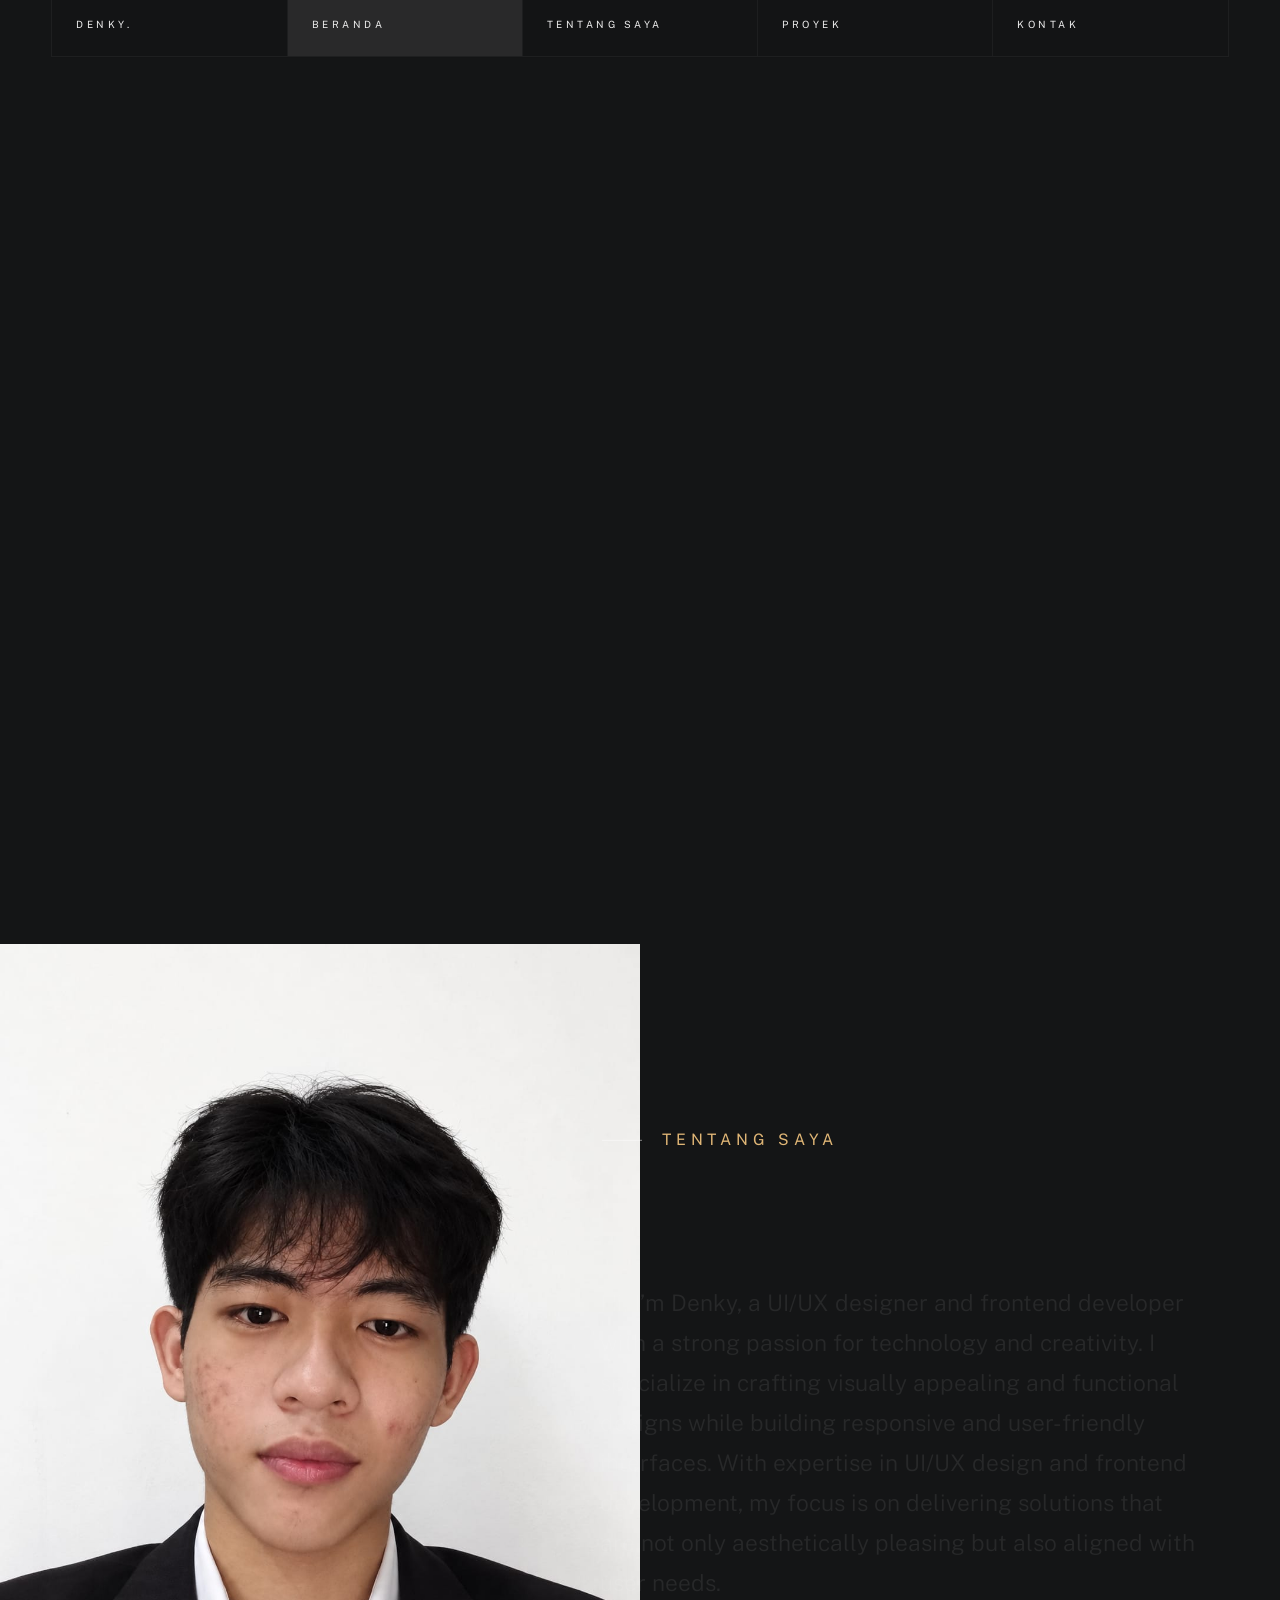
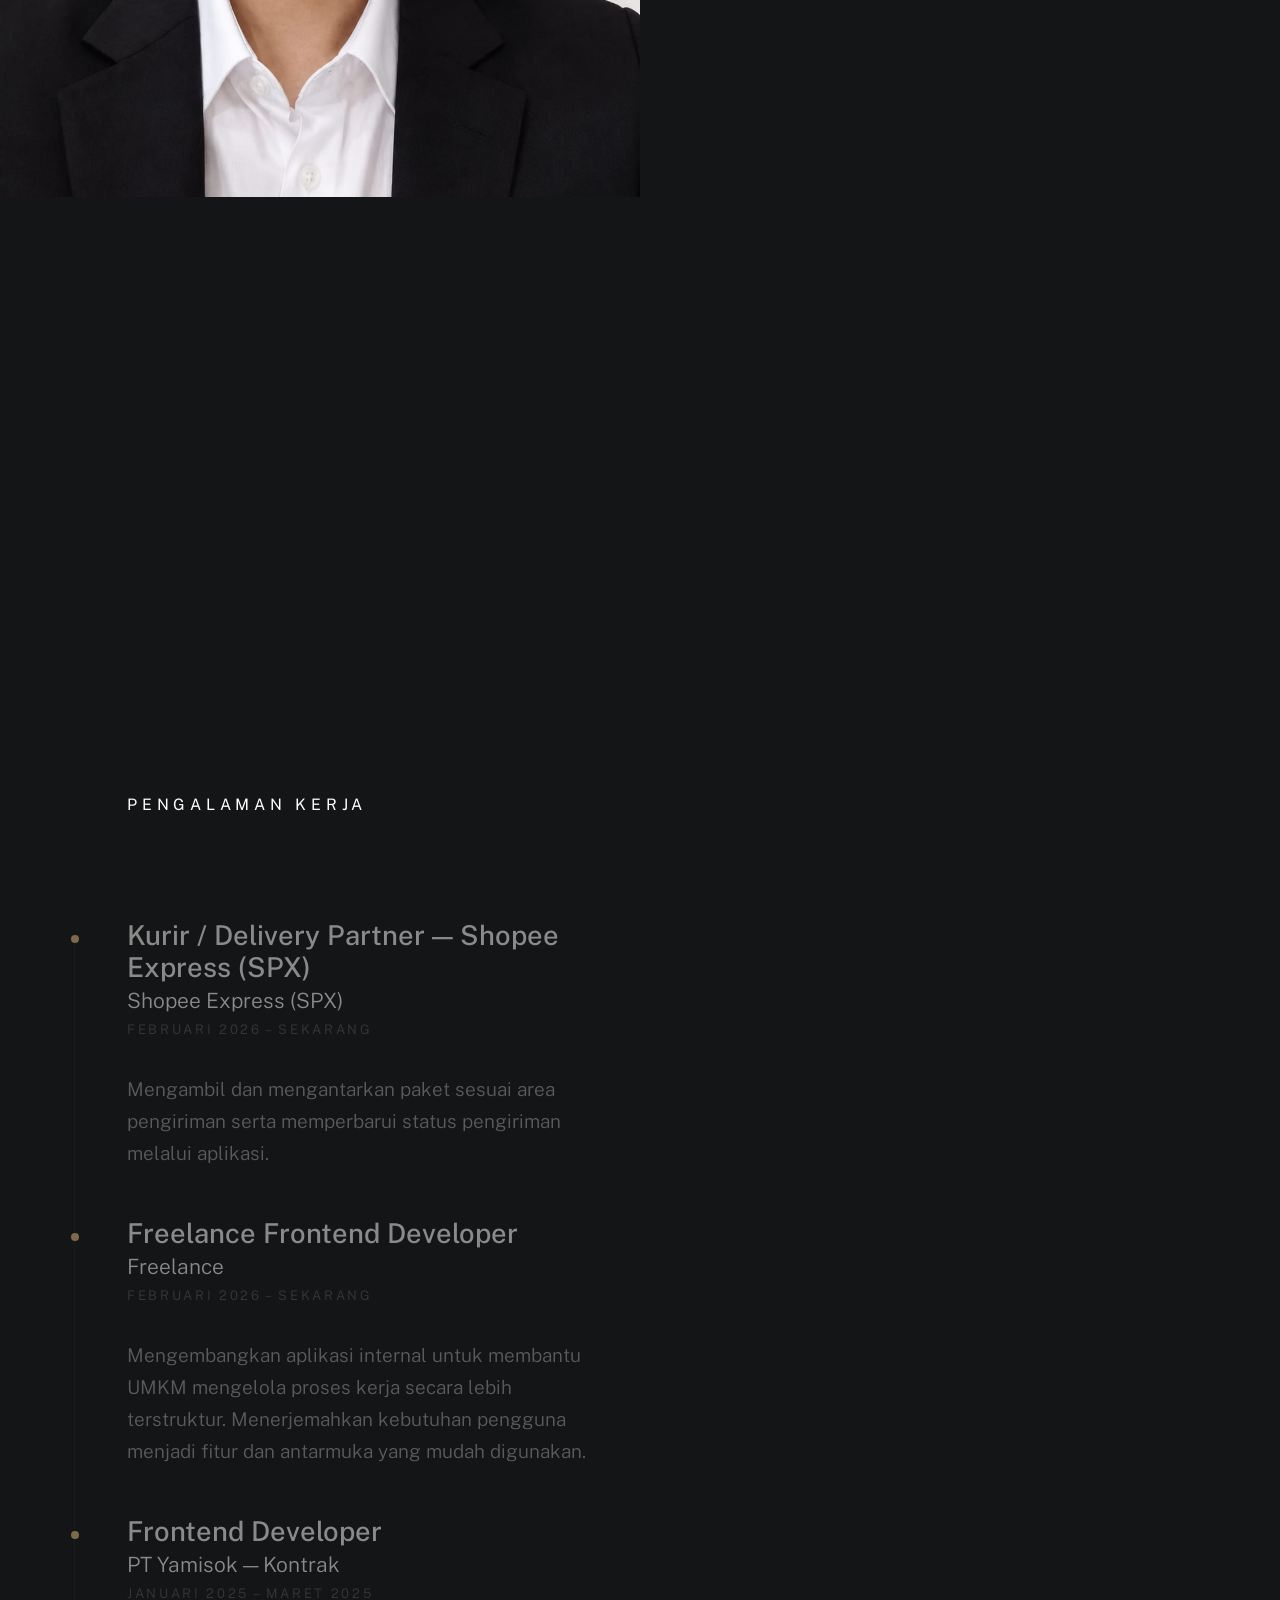
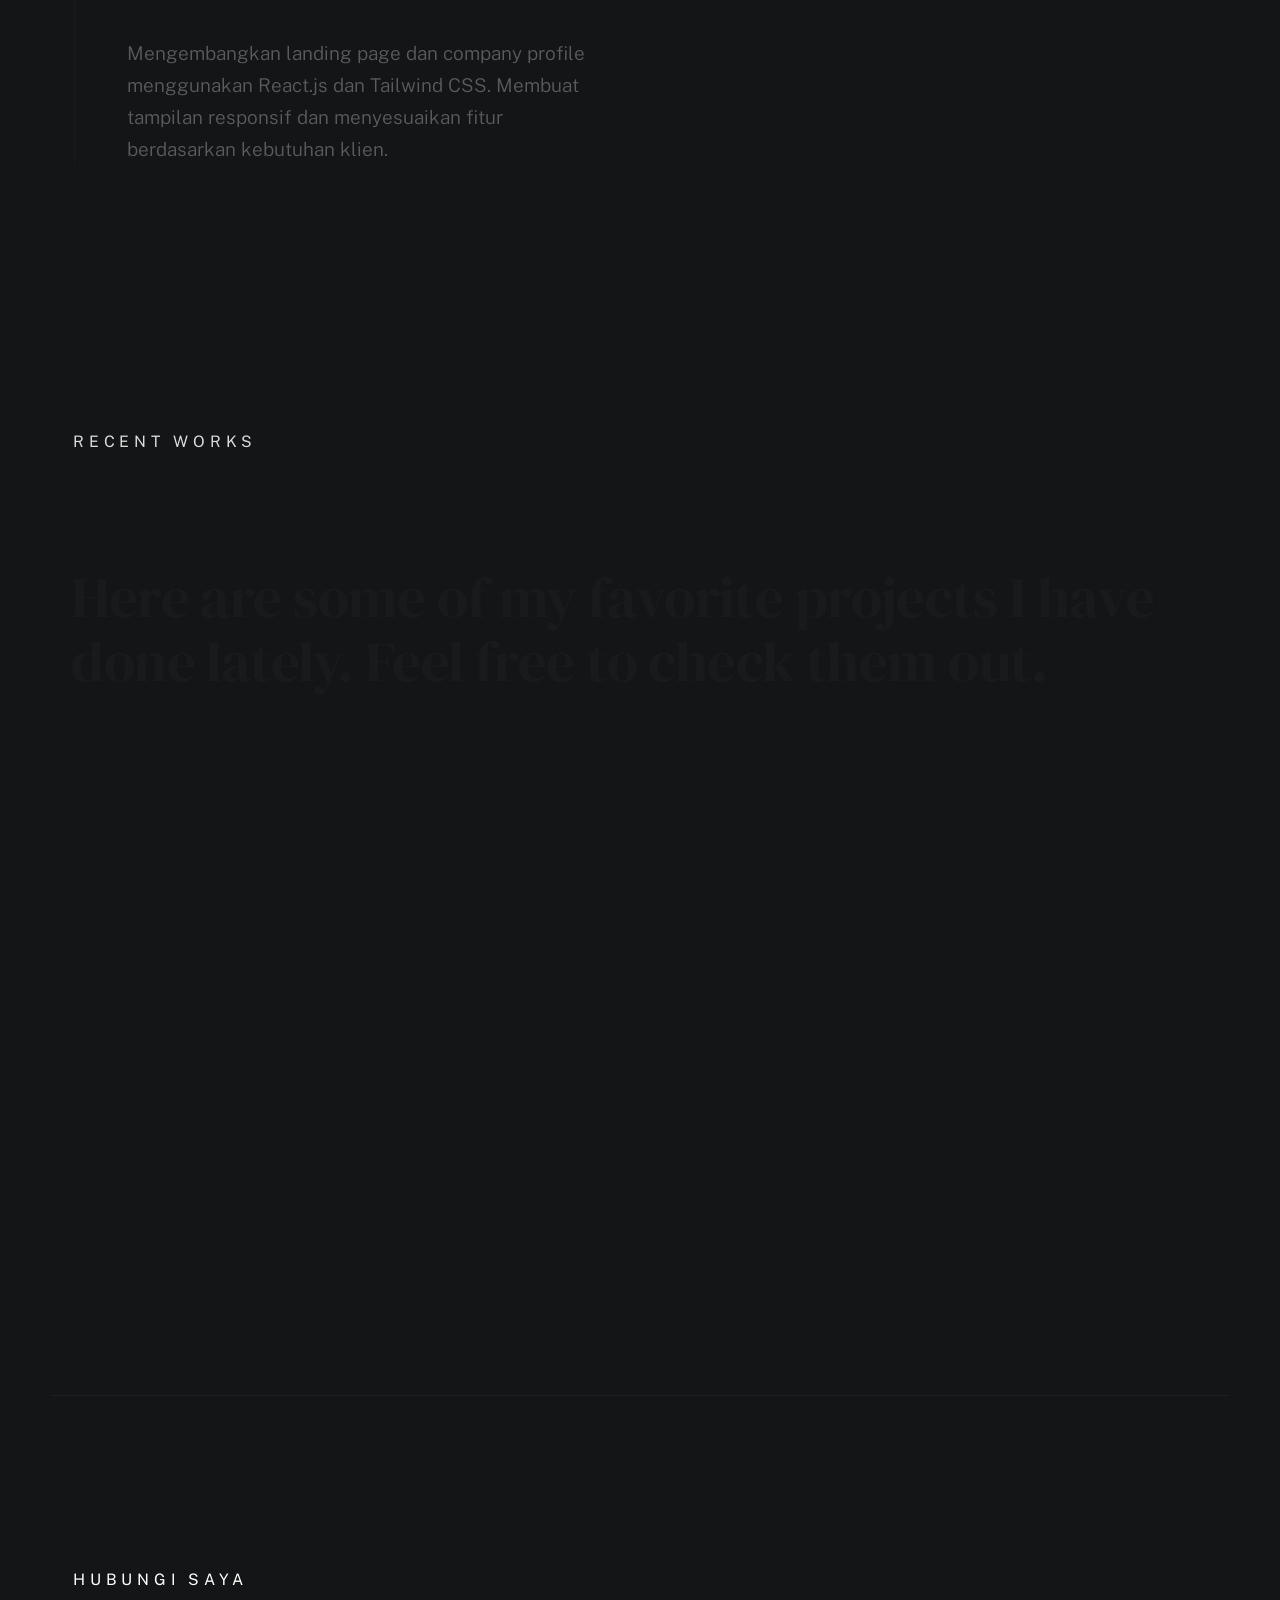
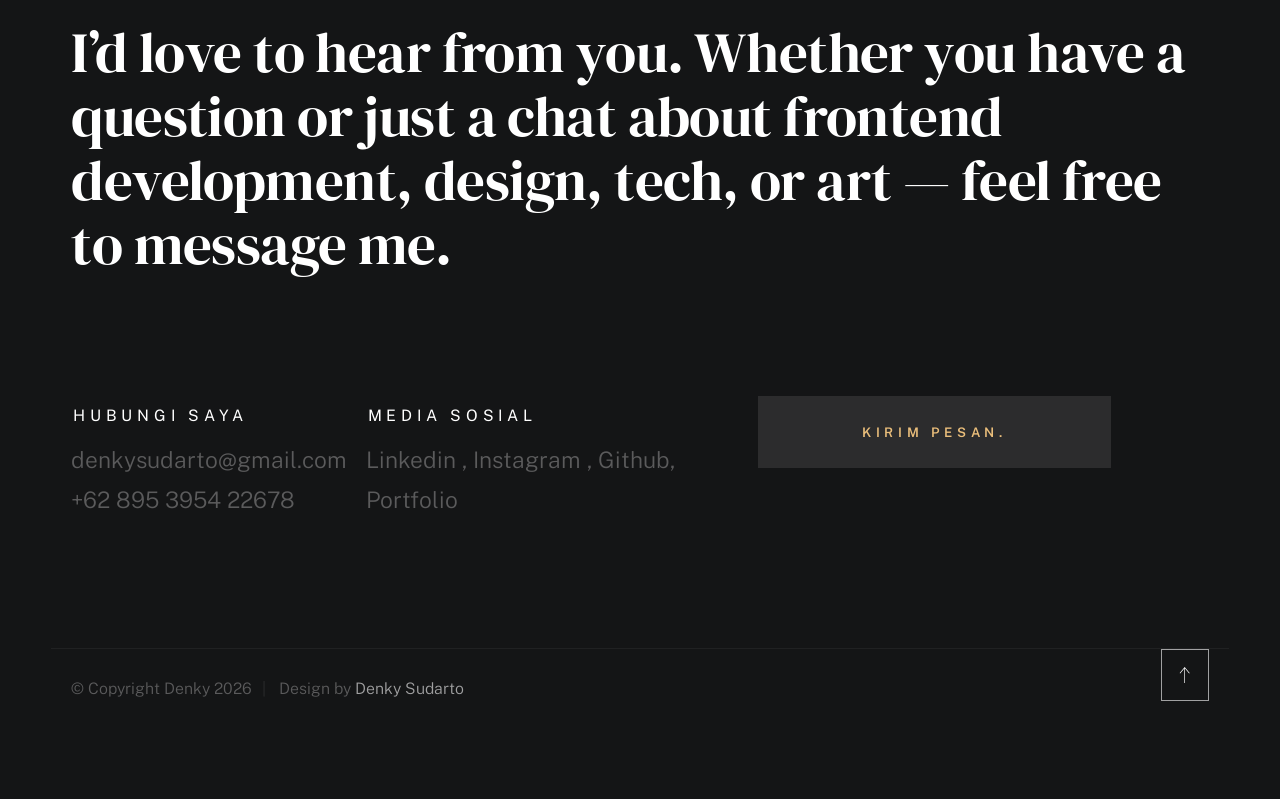
==== commit 8ff320fc: "feat: improve PWA install support" ====
--- a/index.html
+++ b/index.html
@@ -1,580 +1,1253 @@
 <!DOCTYPE html>
-<html lang="id">
-<head>
-  <meta charset="UTF-8">
-  <meta name="viewport" content="width=device-width, initial-scale=1">
-  <meta name="theme-color" content="#f5f2eb">
-  <meta name="description" content="Portofolio Denky Sudarto — mahasiswa Teknik Informatika, frontend developer, dan UI/UX designer.">
-  <meta name="author" content="Denky Sudarto">
-  <title>Denky Sudarto — Portfolio</title>
-
-  <!-- Fast, readable typography with a system fallback if the font CDN is unavailable -->
-  <link rel="preconnect" href="https://fonts.googleapis.com">
-  <link rel="preconnect" href="https://fonts.gstatic.com" crossorigin>
-  <link href="https://fonts.googleapis.com/css2?family=DM+Mono:wght@400;500&family=Plus+Jakarta+Sans:wght@400;500;600;700;800&display=swap" rel="stylesheet">
-
-  <style>
-    :root {
-      color-scheme: light;
-      --paper: #f5f2eb;
-      --paper-soft: #fbfaf7;
-      --ink: #171717;
-      --muted: #77766f;
-      --line: #dedbd3;
-      --blue: #315efb;
-      --blue-soft: #e8edff;
-      --max: 1160px;
-      --mono: "DM Mono", "SFMono-Regular", Consolas, monospace;
-      --sans: "Plus Jakarta Sans", "Segoe UI", Arial, sans-serif;
-    }
-
-    *, *::before, *::after { box-sizing: border-box; }
-    html { scroll-behavior: smooth; scroll-padding-top: 90px; }
-    body {
-      margin: 0;
-      background: var(--paper);
-      color: var(--ink);
-      font-family: var(--sans);
-      -webkit-font-smoothing: antialiased;
-      text-rendering: optimizeLegibility;
-    }
-    body::before {
-      content: "";
-      position: fixed;
-      inset: 0;
-      pointer-events: none;
-      z-index: -1;
-      background-image:
-        linear-gradient(to right, rgba(23,23,23,.025) 1px, transparent 1px),
-        linear-gradient(to bottom, rgba(23,23,23,.025) 1px, transparent 1px);
-      background-size: 52px 52px;
-      mask-image: linear-gradient(to bottom, black, transparent 88%);
-    }
-    img { display: block; max-width: 100%; }
-    a { color: inherit; text-decoration: none; }
-    button, a { -webkit-tap-highlight-color: transparent; }
-    button { font: inherit; }
-    ::selection { background: var(--blue); color: white; }
-
-    .container { width: min(var(--max), calc(100% - 64px)); margin-inline: auto; }
-    .mono {
-      font-family: var(--mono);
-      text-transform: uppercase;
-      letter-spacing: .12em;
-      font-size: 10px;
-      line-height: 1.6;
-    }
-    .muted { color: var(--muted); }
-    .blue { color: var(--blue); }
-    .eyebrow { display: flex; align-items: center; gap: 12px; color: var(--muted); }
-    .eyebrow::before { content: ""; width: 24px; height: 1px; background: currentColor; }
-    .section { padding-block: 104px; }
-    .section-heading {
-      display: flex; justify-content: space-between; align-items: end; gap: 24px;
-      padding-bottom: 24px; border-bottom: 1px solid var(--line); margin-bottom: 30px;
-    }
-    .section-heading h2 { font-size: clamp(28px, 4vw, 44px); letter-spacing: -.055em; line-height: 1.05; margin: 12px 0 0; }
-    .section-heading p { max-width: 340px; margin: 0; color: var(--muted); font-size: 13px; line-height: 1.8; }
-
-    /* Navigation */
-    .site-header {
-      position: sticky; top: 0; z-index: 20;
-      background: rgba(245,242,235,.88); backdrop-filter: blur(16px);
-      border-bottom: 1px solid rgba(222,219,211,.8);
-    }
-    .nav { min-height: 70px; display: flex; align-items: center; justify-content: space-between; gap: 24px; }
-    .brand { font-size: 14px; font-weight: 800; letter-spacing: -.05em; }
-    .brand span { color: var(--blue); }
-    .nav-links { display: flex; align-items: center; gap: clamp(18px, 3vw, 38px); padding: 0; margin: 0; list-style: none; }
-    .nav-links a { color: #55544f; font-size: 12px; transition: color .2s ease; }
-    .nav-links a:hover, .nav-links a:focus-visible { color: var(--blue); }
-    .nav-contact { border: 1px solid var(--ink); padding: 10px 14px; border-radius: 999px; color: var(--ink) !important; }
-    .menu-toggle { display: none; border: 1px solid var(--line); background: transparent; border-radius: 999px; padding: 9px 13px; cursor: pointer; }
-
-    /* Hero */
-    .hero { padding-top: clamp(68px, 10vw, 126px); padding-bottom: 70px; }
-    .hero-top { display: grid; grid-template-columns: 1fr minmax(160px, 250px); align-items: end; gap: 30px; }
-    .hero h1 {
-      max-width: 850px; margin: 22px 0 20px;
-      font-size: clamp(44px, 7.2vw, 88px); line-height: .99;
-      font-weight: 800; letter-spacing: -.075em;
-    }
-    .hero h1 .outline { color: transparent; -webkit-text-stroke: 1.4px var(--ink); }
-    .hero-intro { max-width: 240px; justify-self: end; margin-bottom: 8px; }
-    .hero-intro p { margin: 12px 0 0; font-size: 13px; line-height: 1.9; color: #5e5d57; }
-    .tag-row { display: flex; flex-wrap: wrap; gap: 8px; margin-top: 25px; }
-    .tag {
-      display: inline-flex; align-items: center; border: 1px solid #d3d0c8;
-      border-radius: 999px; padding: 7px 11px; color: #5e5d57;
-      font: 9px/1 var(--mono); letter-spacing: .1em; text-transform: uppercase;
-    }
-
-.hero-image-wrap {
-  position: relative;
-  width: 100%;
-  max-width: 520px;
-  margin: 38px auto 0;
-  overflow: hidden;
-  border: 1px solid var(--line);
-  background: #f5f2eb;
-}
-
-.hero-image {
-  display: block;
-  width: 100%;
-  height: auto;
-  aspect-ratio: 3 / 4;
-  object-fit: cover;
-  object-position: center 30%;
-  border: 0;
-  background: #f5f2eb;
-}
-    .image-corner { position: absolute; width: 20px; height: 20px; border-color: white; opacity: .8; }
-    .image-corner.tl { top: 12px; left: 12px; border-top: 1px solid; border-left: 1px solid; }
-    .image-corner.br { bottom: 12px; right: 12px; border-bottom: 1px solid; border-right: 1px solid; }
-    .hero-caption { display: grid; grid-template-columns: 1fr 1fr 1fr; align-items: start; gap: 20px; padding-top: 18px; }
-    .hero-caption p { margin: 0; }
-    .hero-caption .arrow { font-size: 25px; line-height: 1; }
-    .hero-caption .caption-main { max-width: 250px; color: var(--muted); }
-    .hero-caption .caption-end { justify-self: end; text-align: right; color: var(--muted); }
-
-    /* About */
-    .about-grid { display: grid; grid-template-columns: .8fr 1.2fr; gap: clamp(38px, 8vw, 110px); align-items: start; }
-    .about-aside { position: sticky; top: 110px; }
-    .about-aside h2 { margin: 14px 0; font-size: clamp(30px, 4vw, 48px); line-height: 1.05; letter-spacing: -.06em; }
-    .about-aside p { color: var(--muted); font-size: 13px; line-height: 1.9; max-width: 300px; }
-    .text-link { display: inline-flex; align-items: center; gap: 12px; margin-top: 14px; padding-bottom: 7px; border-bottom: 1px solid var(--ink); font-size: 12px; font-weight: 700; }
-    .text-link span { color: var(--blue); font-size: 18px; transition: transform .2s; }
-    .text-link:hover span { transform: translate(3px, -3px); }
-    .about-copy { font-size: clamp(17px, 2vw, 22px); line-height: 1.75; letter-spacing: -.025em; margin: 0 0 30px; }
-    .skill-list { display: flex; flex-wrap: wrap; gap: 8px; padding: 0; margin: 24px 0 0; list-style: none; }
-    .skill-list li { padding: 10px 13px; border: 1px solid var(--line); background: rgba(255,255,255,.35); font-size: 11px; }
-
-    /* Projects */
-    .projects { background: var(--paper-soft); border-block: 1px solid var(--line); }
-    .project-list { display: grid; gap: 46px; }
-    .project { padding-bottom: 32px; border-bottom: 1px solid var(--line); }
-    .project-meta {
-      display: grid; grid-template-columns: 90px minmax(170px, .8fr) minmax(180px, 1fr) 140px;
-      align-items: start; gap: 24px; margin-bottom: 20px;
-    }
-    .project-year, .project-type { color: var(--muted); }
-    .project-title { margin: -3px 0 0; font-size: clamp(20px, 2.5vw, 29px); line-height: 1.2; letter-spacing: -.055em; }
-    .project-description { margin: 0; max-width: 350px; color: #66655f; font-size: 12px; line-height: 1.8; }
-    .project-type { text-align: right; }
-    .project-visual {
-      position: relative; display: block; overflow: hidden; border-radius: 4px;
-      background: #e6e3dc; border: 1px solid var(--line);
-    }
-    .project-visual img {
-      width: 100%; aspect-ratio: 2.05 / 1; object-fit: cover;
-      transition: transform .55s cubic-bezier(.2,.7,.2,1); background: #e6e3dc;
-    }
-    .project-visual:hover img { transform: scale(1.025); }
-    .project-visual::after { content: "↗"; position: absolute; right: 18px; bottom: 18px; width: 38px; height: 38px; display: grid; place-items: center; border-radius: 50%; background: var(--paper); color: var(--ink); font-size: 19px; opacity: 0; transform: translateY(5px); transition: .2s ease; }
-    .project-visual:hover::after, .project-visual:focus-visible::after { opacity: 1; transform: translateY(0); }
-    .project-bottom { display: flex; justify-content: space-between; gap: 18px; align-items: center; margin-top: 15px; }
-    .tech-tags { display: flex; flex-wrap: wrap; gap: 7px; }
-    .tech-tags span { color: var(--muted); font: 9px var(--mono); text-transform: uppercase; letter-spacing: .07em; }
-    .project-link { color: var(--blue); font-size: 11px; font-weight: 700; white-space: nowrap; }
-
-    /* Experience / education */
-    .timeline-grid { display: grid; grid-template-columns: 1fr 1fr; gap: clamp(35px, 7vw, 90px); }
-    .timeline-column h3 { font-size: 19px; letter-spacing: -.04em; margin: 0 0 22px; }
-    .timeline-item { display: grid; grid-template-columns: 14px 1fr; gap: 15px; padding: 21px 0; border-top: 1px solid var(--line); }
-    .timeline-dot { width: 7px; height: 7px; margin-top: 7px; border-radius: 50%; background: var(--blue); }
-    .timeline-item h4 { margin: 0; font-size: 14px; line-height: 1.5; }
-    .timeline-meta { margin: 5px 0; color: var(--muted); font-size: 11px; }
-    .timeline-date { color: var(--muted); }
-    .timeline-item p:last-child { margin: 10px 0 0; color: #62615b; font-size: 12px; line-height: 1.8; }
-
-    /* Contact / footer */
-    .contact-panel { display: grid; grid-template-columns: 1.1fr .9fr; gap: 40px; padding: clamp(28px, 5vw, 60px); background: #eae7df; border: 1px solid var(--line); }
-    .contact-panel h2 { max-width: 560px; margin: 14px 0; font-size: clamp(34px, 5vw, 60px); line-height: 1.04; letter-spacing: -.07em; }
-    .contact-panel p { max-width: 410px; color: #66655f; font-size: 13px; line-height: 1.9; }
-    .contact-details { display: flex; flex-direction: column; justify-content: center; gap: 16px; }
-    .contact-row { display: flex; justify-content: space-between; gap: 18px; padding-bottom: 13px; border-bottom: 1px solid #d4d0c7; font-size: 12px; }
-    .contact-row span:first-child { color: var(--muted); }
-    .contact-row a { text-align: right; overflow-wrap: anywhere; }
-    .contact-row a:hover { color: var(--blue); }
-    .footer { padding-block: 25px; }
-    .footer-inner { display: flex; justify-content: space-between; gap: 20px; color: var(--muted); }
-    .footer p { margin: 0; }
-    .back-top { color: var(--ink); }
-
-    /* Reveal is intentionally subtle and degrades gracefully without JS */
-    .reveal { opacity: 1; transform: none; }
-    .js .reveal { opacity: 0; transform: translateY(14px); transition: opacity .65s ease, transform .65s ease; }
-    .js .reveal.is-visible { opacity: 1; transform: translateY(0); }
-
-    @media (prefers-reduced-motion: reduce) {
-      *, *::before, *::after { scroll-behavior: auto !important; animation-duration: .01ms !important; transition-duration: .01ms !important; }
-      .js .reveal { opacity: 1; transform: none; }
-    }
-    @media (max-width: 800px) {
-      .container { width: min(100% - 40px, var(--max)); }
-      .section { padding-block: 76px; }
-      .hero-top { grid-template-columns: 1fr; gap: 8px; }
-      .hero-intro { justify-self: start; max-width: 420px; }
-      .hero h1 { font-size: clamp(42px, 10vw, 72px); }
-      .hero-caption { grid-template-columns: 30px 1fr; }
-      .hero-caption .caption-end { display: none; }
-      .about-grid { grid-template-columns: 1fr; gap: 26px; }
-      .about-aside { position: static; }
-      .about-aside p { max-width: 500px; }
-      .project-meta { grid-template-columns: 60px 1fr; gap: 10px 18px; }
-      .project-title { grid-column: 2; grid-row: 1; }
-      .project-year { grid-column: 1; grid-row: 1; }
-      .project-description { grid-column: 2; }
-      .project-type { grid-column: 2; text-align: left; }
-      .timeline-grid { gap: 35px; }
-      .contact-panel { grid-template-columns: 1fr; }
-    }
-    @media (max-width: 600px) {
-      .container { width: calc(100% - 32px); }
-      .nav { min-height: 62px; }
-      .menu-toggle { display: inline-flex; }
-      .nav-links {
-        display: none; position: absolute; top: 61px; left: 0; right: 0;
-        flex-direction: column; align-items: stretch; gap: 0; padding: 8px 16px 16px;
-        background: var(--paper); border-bottom: 1px solid var(--line);
-      }
-      .nav-links.open { display: flex; }
-      .nav-links li a { display: block; padding: 13px 4px; }
-      .nav-contact { border: 0; padding: 13px 4px; }
-      .hero { padding-top: 64px; padding-bottom: 45px; }
-      .hero h1 { font-size: clamp(38px, 11vw, 58px); }
-      .hero-image { height: 260px; }
-        .hero-image-wrap {
-    max-width: 100%;
-    margin: 24px auto 0;
-  }
-      .hero-caption { padding-top: 14px; }
-      .section { padding-block: 62px; }
-      .section-heading { display: block; }
-      .section-heading p { margin-top: 16px; }
-      .project-list { gap: 32px; }
-      .project-visual img { aspect-ratio: 1.25 / 1; }
-      .project-bottom { align-items: flex-start; flex-direction: column; }
-      .timeline-grid { grid-template-columns: 1fr; }
-      .contact-panel { padding: 24px 20px; }
-      .footer-inner { flex-direction: column; }
-    }
-  </style>
-  <script>document.documentElement.classList.add('js');</script>
-</head>
-<body id="top">
-  <header class="site-header">
-    <nav class="nav container" aria-label="Navigasi utama">
-      <a class="brand" href="#top" aria-label="Denky, kembali ke atas">Denky<span>.</span></a>
-      <button class="menu-toggle" type="button" aria-expanded="false" aria-controls="nav-links">Menu</button>
-      <ul class="nav-links" id="nav-links">
-        <li><a href="#about">Tentang</a></li>
-        <li><a href="#projects">Proyek</a></li>
-        <li><a href="#experience">Perjalanan</a></li>
-        <li><a class="nav-contact" href="#contact">Hubungi saya ↗</a></li>
-      </ul>
-    </nav>
-  </header>
-
-  <main>
-    <section class="hero container" id="home">
-      <div class="hero-top">
-        <div>
-          <div class="eyebrow mono">Portofolio · Jakarta, Indonesia</div>
-          <h1>WEB DEVELOPER<span class="blue">.</span><br><span class="outline">& UI/UX DESIGNER</span></h1>
-          <div class="tag-row" aria-label="Fokus keahlian">
-            <span class="tag">Frontend Development</span>
-            <span class="tag">UI/UX Design</span>
-            <span class="tag">Web Experience</span>
+
+<html class="no-js ss-preload" lang="id">
+
+  <head>
+
+    <!--- basic page needs
+
+    ================================================== -->
+
+    <meta charset="utf-8" />
+
+    <title>Denky Sudarto — Portofolio</title>
+
+    <meta name="description" content="Portofolio Denky Sudarto — Mahasiswa Teknik Informatika dan Web Programmer." />
+
+    <meta name="author" content="Denky Sudarto" />
+
+
+
+    <!-- mobile specific metas
+
+    ================================================== -->
+
+    <meta name="viewport" content="width=device-width, initial-scale=1" />
+
+
+
+    <!-- CSS
+
+    ================================================== -->
+
+    <link rel="stylesheet" href="css/vendor.css" />
+
+    <link rel="stylesheet" href="css/styles.css" />
+
+
+
+    <!-- favicons
+
+    ================================================== -->
+
+    <link rel="apple-touch-icon" sizes="180x180" href="apple-touch-icon.png" />
+
+    <link rel="icon" type="image/png" sizes="32x32" href="favicon-32x32.png" />
+
+    <link rel="icon" type="image/png" sizes="16x16" href="favicon-16x16.png" />
+
+    <link rel="manifest" href="site.webmanifest" />
+
+  </head>
+
+
+
+  <body id="top">
+
+    <!-- # preloader
+
+    ================================================== -->
+
+    <div id="preloader">
+
+      <div id="loader"></div>
+
+    </div>
+
+
+
+    <!-- # page wrap
+
+    ================================================== -->
+
+    <div class="s-pagewrap">
+
+      <div class="circles">
+
+        <span></span>
+
+        <span></span>
+
+        <span></span>
+
+        <span></span>
+
+        <span></span>
+
+      </div>
+
+
+
+      <!-- ## site header&#x20;
+
+        ================================================== -->
+
+      <header class="s-header">
+
+        <div class="header-mobile">
+
+          <span class="mobile-home-link"><a href="index.html">Denky.</a></span>
+
+          <a class="mobile-menu-toggle" href="#0"><span>Menu</span></a>
+
+        </div>
+
+
+
+        <div class="row wide main-nav-wrap">
+
+          <nav class="column lg-12 main-nav">
+
+            <ul>
+
+              <li><a href="index.html" class="home-link">Denky.</a></li>
+
+              <li class="current">
+
+                <a href="#intro" class="smoothscroll">Beranda</a>
+
+              </li>
+
+              <li><a href="#about" class="smoothscroll">Tentang Saya</a></li>
+
+              <li><a href="#works" class="smoothscroll">Proyek</a></li>
+
+              <li><a href="#contact" class="smoothscroll">Kontak</a></li>
+
+            </ul>
+
+          </nav>
+
+        </div>
+
+      </header>
+
+      <!-- end s-header -->
+
+
+
+      <!-- ## main content
+
+        ==================================================- -->
+
+      <main class="s-content">
+
+        <!-- ### intro
+
+            ================================================== -->
+
+        <section id="intro" class="s-intro target-section">
+
+          <div class="row intro-content wide">
+
+            <div class="column">
+
+              <div class="text-pretitle with-line">Halo!</div>
+
+              <h1 class="text-huge-title">
+
+                Hi, Saya Denky<br />
+
+                Web Programmer & UI/UX Designer<br />
+
+                dari Jakarta
+
+              </h1>
+
+            </div>
+
+
+
+            <ul class="intro-social">
+
+              <li>
+
+                <a href="https://www.linkedin.com/in/denky-sudarto-95b183343/"
+
+                  >Linkedin</a
+
+                >
+
+              </li>
+
+              <li>
+
+                <a href="https://www.instagram.com/den_19.77/">Instagram</a>
+
+              </li>
+
+            </ul>
+
           </div>
+
+          <!-- end intro content -->
+
+
+
+          <a href="#about" class="intro-scrolldown smoothscroll">
+
+            <svg
+
+              width="24"
+
+              height="24"
+
+              viewBox="0 0 24 24"
+
+              xmlns="http://www.w3.org/2000/svg"
+
+              fill-rule="evenodd"
+
+              clip-rule="evenodd"
+
+            >
+
+              <path
+
+                d="M11 21.883l-6.235-7.527-.765.644 7.521 9 7.479-9-.764-.645-6.236 7.529v-21.884h-1v21.883z"
+
+              />
+
+            </svg>
+
+          </a>
+
+        </section>
+
+        <!-- end s-intro -->
+
+
+
+        <!-- ### about
+
+            ================================================== -->
+
+        <section id="about" class="s-about target-section">
+
+          <div class="row about-info wide" data-animate-block>
+
+            <div class="column lg-6 md-12 about-info__pic-block">
+
+              <img
+
+                src="images/about-photo.jpg"
+
+                srcset="images/about-photo.jpg 1x, images/about-photo@2x.jpg 2x"
+
+                alt="about-photo"
+
+                class="about-info__pic"
+
+                data-animate-el
+
+              />
+
+            </div>
+
+
+
+            <div class="column lg-6 md-12">
+
+              <div class="about-info__text">
+
+                <h2 class="text-pretitle with-line" data-animate-el>Tentang Saya</h2>
+
+                <p class="attention-getter" data-animate-el>
+
+                  Hi, I’m Denky, a UI/UX designer and frontend developer with a
+
+                  strong passion for technology and creativity. I specialize in
+
+                  crafting visually appealing and functional designs while
+
+                  building responsive and user-friendly interfaces. With
+
+                  expertise in UI/UX design and frontend development, my focus
+
+                  is on delivering solutions that are not only aesthetically
+
+                  pleasing but also aligned with user needs.
+
+                </p>
+
+                <a
+
+                  href="https://wa.me/+6285781839145"
+
+                  class="btn btn--medium u-fullwidth"
+
+                  data-animate-el
+
+                  >Hubungi Saya</a
+
+                >
+
+              </div>
+
+            </div>
+
+          </div>
+
+          <!-- about-info -->
+
+
+
+          <div class="row about-expertise" data-animate-block>
+
+            <div class="column lg-12">
+
+              <h2 class="text-pretitle" data-animate-el>Keahlian</h2>
+
+
+
+              <ul class="skills-list h1" data-animate-el>
+
+                <li>UI/UX Design</li>
+
+                <li>Website & App Design</li>
+
+                <li>Frontend Developer</li>
+
+                <li>Prototyping</li>
+
+                <li>Responsive Design</li>
+
+              </ul>
+
+            </div>
+
+          </div>
+
+          <!-- end about-expertise -->
+
+
+
+          <div class="row about-timelines" data-animate-block>
+
+            <div class="column lg-6 tab-12">
+
+              <h2 class="text-pretitle" data-animate-el>Pengalaman Kerja</h2>
+
+
+
+              <div class="timeline" data-animate-el>
+                <div class="timeline__block">
+                  <div class="timeline__bullet"></div>
+                  <div class="timeline__header">
+                    <h4 class="timeline__title">Kurir / Delivery Partner — Shopee Express (SPX)</h4>
+                    <h5 class="timeline__meta">Shopee Express (SPX)</h5>
+                    <p class="timeline__timeframe">Februari 2026 – Sekarang</p>
+                  </div>
+                  <div class="timeline__desc">
+                    <p>Mengambil dan mengantarkan paket sesuai area pengiriman serta memperbarui status pengiriman melalui aplikasi.</p>
+                  </div>
+                </div>
+
+                <div class="timeline__block">
+                  <div class="timeline__bullet"></div>
+                  <div class="timeline__header">
+                    <h4 class="timeline__title">Freelance Frontend Developer</h4>
+                    <h5 class="timeline__meta">Freelance</h5>
+                    <p class="timeline__timeframe">Februari 2026 – Sekarang</p>
+                  </div>
+                  <div class="timeline__desc">
+                    <p>Mengembangkan aplikasi internal untuk membantu UMKM mengelola proses kerja secara lebih terstruktur. Menerjemahkan kebutuhan pengguna menjadi fitur dan antarmuka yang mudah digunakan.</p>
+                  </div>
+                </div>
+
+                <div class="timeline__block">
+                  <div class="timeline__bullet"></div>
+                  <div class="timeline__header">
+                    <h4 class="timeline__title">Frontend Developer</h4>
+                    <h5 class="timeline__meta">PT Yamisok — Kontrak</h5>
+                    <p class="timeline__timeframe">Januari 2025 – Maret 2025</p>
+                  </div>
+                  <div class="timeline__desc">
+                    <p>Mengembangkan landing page dan company profile menggunakan React.js dan Tailwind CSS. Membuat tampilan responsif dan menyesuaikan fitur berdasarkan kebutuhan klien.</p>
+                  </div>
+                </div>
+              </div>
+
+              <!-- end timeline -->
+
+            </div>
+
+            <!-- end column -->
+
+
+
+            <div class="column lg-6 tab-12">
+
+              <h2 class="text-pretitle" data-animate-el>Pendidikan</h2>
+
+
+
+              <div class="timeline" data-animate-el>
+                <div class="timeline__block">
+                  <div class="timeline__bullet"></div>
+                  <div class="timeline__header">
+                    <h4 class="timeline__title">Universitas Tarumanagara</h4>
+                    <h5 class="timeline__meta">S1 Teknik Informatika</h5>
+                    <p class="timeline__timeframe">Agustus 2026 – Sekarang</p>
+                  </div>
+                  <div class="timeline__desc">
+                    <p>Saat ini menempuh pendidikan S1 Teknik Informatika dengan fokus pada teknologi, pemrograman, dan pengembangan aplikasi.</p>
+                  </div>
+                </div>
+
+                <div class="timeline__block">
+                  <div class="timeline__bullet"></div>
+                  <div class="timeline__header">
+                    <h4 class="timeline__title">SMK Cinta Kasih Tzu Chi</h4>
+                    <h5 class="timeline__meta">Pengembangan Perangkat Lunak dan Gim (PPLG)</h5>
+                    <p class="timeline__timeframe">Juli 2023 – April 2026</p>
+                  </div>
+                  <div class="timeline__desc">
+                    <p>Menempuh pendidikan di bidang Pengembangan Perangkat Lunak dan Gim (PPLG) dengan mempelajari pemrograman, pengembangan website, aplikasi, dan dasar UI/UX.</p>
+                  </div>
+                </div>
+              </div>
+
+              <!-- end timeline -->
+
+            </div>
+
+            <!-- end column -->
+
+          </div>
+
+          <!-- end about-timelines -->
+
+        </section>
+
+        <!-- end s-about -->
+
+
+
+        <!-- ### works
+
+            ================================================== -->
+
+        <section id="works" class="s-works target-section">
+
+          <div class="row works-portfolio">
+
+            <div class="column lg-12" data-animate-block>
+
+              <h2 class="text-pretitle" data-animate-el>Recent Works</h2>
+
+              <p class="h1" data-animate-el>
+
+                Here are some of my favorite projects I have done lately. Feel
+
+                free to check them out.
+
+              </p>
+
+
+
+              <ul class="folio-list row block-lg-one-half block-stack-on-1000">
+
+                <li class="folio-list__item column" data-animate-el>
+
+                  <a class="folio-list__item-link" href="#modal-01">
+
+                    <div class="folio-list__item-pic">
+
+                      <img
+
+                        src="images/portfolio/project-1.jpg"
+
+                        srcset="
+
+                          images/portfolio/project-1.jpg    1x,
+
+                          images/portfolio/project-1@2x.jpg 2x
+
+                        "
+
+                        alt="project-1"
+
+                      />
+
+                    </div>
+
+
+
+                    <div class="folio-list__item-text">
+
+                      <div class="folio-list__item-cat">Website</div>
+
+                      <div class="folio-list__item-title">
+
+                        Data Management Dashboard.
+
+                      </div>
+
+                    </div>
+
+                  </a>
+
+                </li>
+
+                <!--end folio-list__item -->
+
+
+
+                <li class="folio-list__item column" data-animate-el>
+
+                  <a class="folio-list__item-link" href="#modal-02">
+
+                    <div class="folio-list__item-pic">
+
+                      <img
+
+                        src="images/portfolio/project-2.jpg"
+
+                        srcset="
+
+                          images/portfolio/project-2.jpg    1x,
+
+                          images/portfolio/project-2@2x.jpg 2x
+
+                        "
+
+                        alt="project-2"
+
+                      />
+
+                    </div>
+
+
+
+                    <div class="folio-list__item-text">
+
+                      <div class="folio-list__item-cat">Website</div>
+
+                      <div class="folio-list__item-title">AsiaPride.</div>
+
+                    </div>
+
+                  </a>
+
+                </li>
+
+                <!--end folio-list__item -->
+
+
+
+                <li class="folio-list__item column" data-animate-el>
+
+                  <a class="folio-list__item-link" href="#modal-03">
+
+                    <div class="folio-list__item-pic">
+
+                      <img
+
+                        src="images/portfolio/project-3.jpg"
+
+                        srcset="
+
+                          images/portfolio/project-3.jpg    1x,
+
+                          images/portfolio/project-3@2x.jpg 2x
+
+                        "
+
+                        alt="project-3"
+
+                      />
+
+                    </div>
+
+
+
+                    <div class="folio-list__item-text">
+
+                      <div class="folio-list__item-cat">Mobile App</div>
+
+                      <div class="folio-list__item-title">
+
+                        Personal Financial Record.
+
+                      </div>
+
+                    </div>
+
+                  </a>
+
+                </li>
+
+                <!--end folio-list__item -->
+
+
+
+                <li class="folio-list__item column" data-animate-el>
+
+                  <a class="folio-list__item-link" href="#modal-04">
+
+                    <div class="folio-list__item-pic">
+
+                      <img
+
+                        src="images/portfolio/project-4.jpg"
+
+                        srcset="
+
+                          images/portfolio/project-4.jpg    1x,
+
+                          images/portfolio/project-4@2x.jpg 2x
+
+                        "
+
+                        alt="project-4"
+
+                      />
+
+                    </div>
+
+
+
+                    <div class="folio-list__item-text">
+
+                      <div class="folio-list__item-cat">Mobile App</div>
+
+                      <div class="folio-list__item-title">To-Do App.</div>
+
+                    </div>
+
+                  </a>
+
+                </li>
+
+                <!--end folio-list__item -->
+
+
+
+                <li class="folio-list__item column" data-animate-el>
+
+                  <a class="folio-list__item-link" href="#modal-05">
+
+                    <div class="folio-list__item-pic">
+
+                      <img
+
+                        src="images/portfolio/project-5.jpg"
+
+                        srcset="
+
+                          images/portfolio/project-5.jpg    1x,
+
+                          images/portfolio/project-5@2x.jpg 2x
+
+                        "
+
+                        alt="project-5"
+
+                      />
+
+                    </div>
+
+
+
+                    <div class="folio-list__item-text">
+
+                      <div class="folio-list__item-cat">
+
+                        Landing Page Design
+
+                      </div>
+
+                      <div class="folio-list__item-title">Absen.</div>
+
+                    </div>
+
+                  </a>
+
+                </li>
+
+                <!--end folio-list__item -->
+
+
+
+                <li class="folio-list__item column" data-animate-el>
+
+                  <a class="folio-list__item-link" href="#modal-06">
+
+                    <div class="folio-list__item-pic">
+
+                      <img
+
+                        src="images/portfolio/project-6.jpg"
+
+                        srcset="
+
+                          images/portfolio/project-6.jpg    1x,
+
+                          images/portfolio/project-6@2x.jpg 2x
+
+                        "
+
+                        alt="project-6"
+
+                      />
+
+                    </div>
+
+
+
+                    <div class="folio-list__item-text">
+
+                      <div class="folio-list__item-cat">
+
+                        Landing Page Design
+
+                      </div>
+
+                      <div class="folio#">
+
+                      </div>
+
+                    </div>
+
+                  </a>
+
+                </li>
+
+                <!--end folio-list__item -->
+
+              </ul>
+
+              <!-- end folio-list -->
+
+            </div>
+
+            <!-- end column -->
+
+
+
+             <!-- Modal Templates Popup-------------------------------------------- -->
+
+            <div id="modal-01" class="hidden">
+
+              <div class="modal-popup">
+
+                <img
+
+                  src="images/portfolio/gallery/g-project-1.jpg"
+
+                  alt="project-1"/>
+
+
+
+                <div class="modal-popup__desc">
+
+                  <h5>Data Management Dashboard</h5>
+
+                  <p>
+
+                    Welcome to the Admin Dashboard! Here, you'll find easy
+
+                    access to User, Supplier, Stock, Incoming Goods, Outgoing
+
+                    Goods, and Borrow Goods. The Log In button is at the top
+
+                    right. In the center, there's a welcoming "Admin Dashboard"
+
+                    title with a "Welcome to Data Management" message. This
+
+                    dashboard helps you manage data efficiently with Laravel,
+
+                    Tailwind CSS, and Vue.js.
+
+                  </p>
+
+                </div>
+
+              </div>
+
+            </div>
+
+            <!-- end modal -->
+
+
+
+            <div id="modal-02" hidden>
+
+              <div class="modal-popup">
+
+                <img
+
+                  src="images/portfolio/gallery/g-project-2.jpg"
+
+                  alt="project-2"
+
+                />
+
+
+
+                <div class="modal-popup__desc">
+
+                  <h5>AsiaPride</h5>
+
+                  <p>
+
+                    This website serves as a landing page for a Growtopia
+
+                    Private Server called
+
+                    <strong>"Asia The Uprising."</strong> The main section
+
+                    features a bold title with a glowing effect, accompanied by
+
+                    a short description highlighting exclusive gameplay features
+
+                    such as ghost catching, fishing, surgery, and Carnival
+
+                    events. Two prominent call-to-action buttons,
+
+                    <em>Play Now</em> and <em>Check Feature</em>, guide users to
+
+                    start playing or explore more details. The design uses a
+
+                    dark gradient background with neon blue accents, creating a
+
+                    modern and immersive gaming atmosphere, while a simple top
+
+                    navigation menu ensures easy access to Home, Feature, and
+
+                    Play sections.
+
+                  </p>
+
+                  <p>
+
+                    You can view the website here:
+
+                    <a
+
+                      href="https://asiapride100-lgtm.github.io/asiapride/"
+
+                      target="_blank"
+
+                      >https://asiapride100-lgtm.github.io/asiapride/</a
+
+                    >
+
+                  </p>
+
+                </div>
+
+              </div>
+
+            </div>
+
+            <!-- end modal -->
+
+
+
+            <div id="modal-03" hidden>
+
+              <div class="modal-popup">
+
+                <img
+
+                  src="images/portfolio/gallery/g-project-3.jpg"
+
+                  alt="project-3"
+
+                />
+
+
+
+                <div class="modal-popup__desc">
+
+                  <h5>Personal Financial Record</h5>
+
+                  <p>
+
+                    The image above showcases a React Native-based financial
+
+                    application for tracking income and expenses. The interface
+
+                    displays the total balance, a financial trend graph, and a
+
+                    transaction list with options to add and edit entries. The
+
+                    design is simple, responsive, and user-friendly.
+
+                  </p>
+
+                </div>
+
+              </div>
+
+            </div>
+
+            <!-- end modal -->
+
+
+
+            <div id="modal-04" hidden>
+
+              <div class="modal-popup">
+
+                <img
+
+                  src="images/portfolio/gallery/g-project-4.jpg"
+
+                  alt="project-4"
+
+                />
+
+
+
+                <div class="modal-popup__desc">
+
+                  <h5>To-Do App</h5>
+
+                  <p>
+
+                    The image above shows the interface of a mobile application
+
+                    built with React Native, featuring a task list. The app has
+
+                    a header that reads "Task Notes," an input field to add new
+
+                    tasks with a plus (+) icon, and a list of tasks displayed in
+
+                    cards containing the task name and a trash bin icon to
+
+                    delete them. The app is designed with a minimalist and
+
+                    responsive style, ideal for noting and managing daily tasks.
+
+                  </p>
+
+                </div>
+
+              </div>
+
+            </div>
+
+            <!-- end modal -->
+
+
+
+            <div id="modal-05" hidden>
+
+              <div class="modal-popup">
+
+                <img
+
+                  src="images/portfolio/gallery/g-project-5.jpg"
+
+                  alt="project-5"
+
+                />
+
+
+
+                <div class="modal-popup__desc">
+
+                  <h5>Absen</h5>
+
+                  <p>
+
+                    The image above shows the interface of the "Absen" app,
+
+                    highlighting features such as online attendance, attendance
+
+                    from home, leave requests, as well as the login screen,
+
+                    email verification, and more. Created with Figma, the design
+
+                    uses a consistent orange color scheme, simple illustrations,
+
+                    and a user-friendly layout.
+
+                  </p>
+
+                </div>
+
+              </div>
+
+            </div>
+
+            <!-- end modal -->
+
+
+
+            <div id="modal-06" hidden>
+
+              <div class="modal-popup">
+
+                <img
+
+                  src="images/portfolio/gallery/g-project-6.jpg"
+
+                  alt="project-6"
+
+                />
+
+
+
+                <div class="modal-#/h5>
+
+                  *<*&#x70;>
+
+                    This website is a product landing page for #/strong>. The main section prominently
+
+                    displays high-quality images of mobile devices, accompanied
+
+                    by a bold headline that reads
+
+                    *<*&#x65;m>"Open, a Grand Soundscap&#x65;*"</em*>, introducing their
+
+                    product "Eli Sport 1". A clear call-to-action button labeled
+
+                    <em>"Learn More"</em> invites users to explore further
+
+                    product details. The top navigation bar offers quick links
+
+                    to Support, Export, Recall, and Products, along with search
+
+                    and shopping cart icons for user convenience. The design is
+
+                    clean, minimalistic, and emphasizes a premium tech
+
+                    aesthetic.
+
+                  </p>
+
+                  <p>
+
+                    You can view the website here:
+
+                    <a
+
+                      href="#"
+
+                      target="_blank"
+
+                      >#</a
+
+                    >
+
+                  </p>
+
+                </div>
+
+              </div>
+
+            </div>
+
+            <!-- end modal -->
+
+          </div>
+
+          <!-- end works-portfolio -->
+
+        </section>
+
+        <!-- end s-works -->
+
+
+
+        <!-- ### contact
+
+            ================================================== -->
+
+        <section id="contact" class="s-contact target-section">
+
+          <div class="row contact-top">
+
+            <div class="column lg-12">
+
+              <h2 class="text-pretitle">Hubungi Saya</h2>
+
+
+
+              <p class="h1">
+
+                I’d love to hear from you. Whether you have a question or just a
+
+                chat about frontend development, design, tech, or art — feel
+
+                free to message me.
+
+              </p>
+
+            </div>
+
+          </div>
+
+          <!-- end contact-top -->
+
+
+
+          <div class="row contact-bottom">
+
+            <div class="column lg-3 md-5 tab-6 stack-on-550 contact-block">
+
+              <h3 class="text-pretitle">Hubungi Saya</h3>
+
+              <p class="contact-links">
+
+                <a href="mailto:denkysudarto@gmail.com" class="mailtoui"
+
+                  >denkysudarto@gmail.com</a
+
+                >
+
+                <br />
+
+                <a href="tel:+62895395422678">+62 895 3954 22678</a>
+
+              </p>
+
+            </div>
+
+            <div class="column lg-4 md-5 tab-6 stack-on-550 contact-block">
+
+              <h3 class="text-pretitle">Media Sosial</h3>
+
+              <ul class="contact-social">
+
+                <li>
+
+                  <a href="https://www.linkedin.com/in/denky-sudarto-95b183343/"
+
+                    >Linkedin</a
+
+                  >
+
+                </li>
+
+                <li>
+
+                  <a href="https://www.instagram.com/userdy.7/">Instagram</a>
+
+                </li>
+
+                <li><a href="https://github.com/Dendar07/">Github</a></li>
+
+                <li><a href="https://denks07.github.io/portfolio-denky/" target="_blank">Portfolio</a></li>
+
+              </ul>
+
+            </div>
+
+            <div class="column lg-4 md-12 contact-block">
+
+              <a
+
+                href="mailto:denkysudarto@gmail.com"
+
+                class="mailtoui btn btn--medium u-fullwidth contact-btn"
+
+                >Kirim Pesan.</a
+
+              >
+
+            </div>
+
+          </div>
+
+          <!-- end contact-bottom -->
+
+        </section>
+
+        <!-- end contact -->
+
+      </main>
+
+      <!-- end s-content -->
+
+
+
+      <!-- ## footer
+
+        ================================================== -->
+
+      <footer class="s-footer">
+
+        <div class="row">
+
+          <div class="column ss-copyright">
+
+            <span>© Copyright Denky 2026</span>
+
+            <span
+
+              >Design by
+
+              <a href="#intro" class="smoothscroll">Denky Sudarto</a></span
+
+            >
+
+          </div>
+
+
+
+          <div class="ss-go-top">
+
+            <a class="smoothscroll" title="Back to Top" href="#top">
+
+              <svg
+
+                xmlns="http://www.w3.org/2000/svg"
+
+                viewBox="0 0 24 24"
+
+                fill-rule="evenodd"
+
+                clip-rule="evenodd"
+
+              >
+
+                <path
+
+                  d="M11 2.206l-6.235 7.528-.765-.645 7.521-9 7.479 9-.764.646-6.236-7.53v21.884h-1v-21.883z"
+
+                />
+
+              </svg>
+
+            </a>
+
+          </div>
+
         </div>
-        <aside class="hero-intro">          <span class="mono muted">01 / Perkenalan</span>
-          <p>Membangun pengalaman digital yang rapi, responsif, dan mudah digunakan — dari ide hingga antarmuka yang siap dipakai.</p>
-        </aside>
-      </div>
-
-      <div class="hero-image-wrap reveal">
-        <!-- Keep the existing image path from your project. Replace it with your preferred portrait if needed. -->
-        <img class="hero-image" src="images/about-photo.jpg" alt="Foto Denky Sudarto" fetchpriority="high" decoding="async" width="1600" height="800"
-             onerror="this.onerror=null;this.src='images/about-photo@2x.jpg';">
-        <span class="image-corner tl" aria-hidden="true"></span>
-        <span class="image-corner br" aria-hidden="true"></span>
-      </div>
-      <div class="hero-caption">
-        <p class="mono caption-main">Denky Sudarto</p>
-        <p class="mono caption-main">Berfokus pada frontend, desain antarmuka, dan solusi digital yang berguna.</p>
-        <p class="mono caption-end">Design & code by Denky</p>
-      </div>
-    </section>
-
-    <section class="section container" id="about">
-      <div class="about-grid">
-        <div class="about-aside reveal">
-          <div class="eyebrow mono">02 / Tentang saya</div>
-          <h2>Desain yang jelas.<br>Teknologi yang berguna.</h2>
-          <p>Saya tertarik pada perpaduan antara desain, teknologi, dan pemecahan masalah.</p>
-          <a class="text-link" href="https://wa.me/6285781839145" target="_blank" rel="noreferrer">Mari berdiskusi <span>↗</span></a>
-        </div>
-        <div class="reveal">
-          <p class="about-copy">Halo, saya Denky — mahasiswa Teknik Informatika yang berfokus pada frontend development dan UI/UX design. Saya senang mengubah kebutuhan pengguna menjadi antarmuka yang fungsional, responsif, dan nyaman digunakan.</p>
-          <p class="muted" style="font-size:13px;line-height:1.9;margin:0">Saya terus mengembangkan kemampuan dalam membangun website, mengintegrasikan layanan, serta menyusun pengalaman pengguna yang sederhana dan terstruktur.</p>
-          <ul class="skill-list" aria-label="Keahlian">
-            <li>HTML & CSS</li><li>JavaScript</li><li>React.js</li><li>Vite</li>
-            <li>Tailwind CSS</li><li>UI/UX Design</li><li>Responsive Design</li><li>Git & GitHub</li>
-          </ul>
-        </div>
-      </div>
-    </section>
-
-    <section class="section projects" id="projects">
-      <div class="container">
-        <div class="section-heading reveal">
-          <div>
-            <div class="eyebrow mono">03 / Karya pilihan</div>
-            <h2>Proyek yang pernah saya kerjakan.</h2>
-          </div>
-          <p>Beberapa eksplorasi website dan aplikasi. Pilih proyek untuk melihat detail atau membuka demo yang tersedia.</p>
-        </div>
-
-        <div class="project-list">
-          <article class="project reveal">
-            <div class="project-meta">
-              <span class="project-year mono">2026</span>
-              <h3 class="project-title">Data Management Dashboard</h3>
-              <p class="project-description">Dashboard pengelolaan data untuk membantu admin mengatur pengguna, pemasok, stok, barang masuk, dan barang keluar secara lebih terstruktur.</p>
-              <span class="project-type mono">Dashboard / Web App</span>
-            </div>
-            <a class="project-visual" href="#project-dashboard" aria-label="Lihat detail Data Management Dashboard">
-              <img src="images/portfolio/project-1.jpg" alt="Preview Data Management Dashboard" loading="lazy" decoding="async" width="1600" height="780">
-            </a>
-            <div class="project-bottom">
-              <div class="tech-tags"><span>Dashboard</span><span>Data Management</span><span>UI Design</span></div>
-              <a class="project-link" href="#project-dashboard">Lihat detail ↗</a>
-            </div>
-            <details id="project-dashboard" style="margin-top:16px">
-              <summary style="cursor:pointer;font-size:12px;font-weight:700">Tentang proyek</summary>
-              <p class="project-description" style="margin-top:12px">Dashboard ini dirancang untuk memudahkan akses ke data pengguna, pemasok, stok, barang masuk, barang keluar, dan peminjaman barang. Catatan teknologi pada versi sebelumnya mencakup Laravel, Tailwind CSS, dan Vue.js.</p>
-            </details>
-          </article>
-
-          <article class="project reveal">
-            <div class="project-meta">
-              <span class="project-year mono">2026</span>
-              <h3 class="project-title">AsiaPride</h3>
-              <p class="project-description">Landing page untuk komunitas game dengan informasi fitur, navigasi yang jelas, dan ajakan untuk mulai bermain.</p>
-              <span class="project-type mono">Gaming / Website</span>
-            </div>
-            <a class="project-visual" href="https://asiapride100-lgtm.github.io/asiapride/" target="_blank" rel="noreferrer" aria-label="Buka website AsiaPride">
-              <img src="images/portfolio/project-2.jpg" alt="Preview website AsiaPride" loading="lazy" decoding="async" width="1600" height="780">
-            </a>
-            <div class="project-bottom">
-              <div class="tech-tags"><span>Landing Page</span><span>UI Design</span><span>Gaming</span></div>
-              <a class="project-link" href="https://asiapride100-lgtm.github.io/asiapride/" target="_blank" rel="noreferrer">Buka website ↗</a>
-            </div>
-          </article>
-
-          <article class="project reveal">
-            <div class="project-meta">
-              <span class="project-year mono">2026</span>
-              <h3 class="project-title">Personal Financial Record</h3>
-              <p class="project-description">Konsep aplikasi pencatatan keuangan dengan ringkasan saldo, tren transaksi, serta fitur menambah dan mengedit catatan.</p>
-              <span class="project-type mono">Mobile / Finance</span>
-            </div>
-            <a class="project-visual" href="#project-finance" aria-label="Lihat detail Personal Financial Record">
-              <img src="images/portfolio/project-3.jpg" alt="Preview Personal Financial Record" loading="lazy" decoding="async" width="1600" height="780">
-            </a>
-            <div class="project-bottom">
-              <div class="tech-tags"><span>Mobile App</span><span>Finance</span><span>Interface</span></div>
-              <a class="project-link" href="#project-finance">Lihat detail ↗</a>
-            </div>
-            <details id="project-finance" style="margin-top:16px">
-              <summary style="cursor:pointer;font-size:12px;font-weight:700">Tentang proyek</summary>
-              <p class="project-description" style="margin-top:12px">Antarmuka aplikasi keuangan personal untuk melihat saldo, tren pemasukan dan pengeluaran, serta daftar transaksi. Deskripsi awal menyebut React Native.</p>
-            </details>
-          </article>
-
-          <article class="project reveal">
-            <div class="project-meta">
-              <span class="project-year mono">2026</span>
-              <h3 class="project-title">To-Do App</h3>
-              <p class="project-description">Aplikasi pencatatan tugas harian dengan tampilan sederhana untuk menambahkan, melihat, dan menghapus daftar tugas.</p>
-              <span class="project-type mono">Mobile / Productivity</span>
-            </div>
-            <a class="project-visual" href="#project-todo" aria-label="Lihat detail To-Do App">
-              <img src="images/portfolio/project-4.jpg" alt="Preview To-Do App" loading="lazy" decoding="async" width="1600" height="780">
-            </a>
-            <div class="project-bottom">
-              <div class="tech-tags"><span>Mobile App</span><span>Productivity</span><span>UI Design</span></div>
-              <a class="project-link" href="#project-todo">Lihat detail ↗</a>
-            </div>
-            <details id="project-todo" style="margin-top:16px">
-              <summary style="cursor:pointer;font-size:12px;font-weight:700">Tentang proyek</summary>
-              <p class="project-description" style="margin-top:12px">Aplikasi tugas dengan daftar item, input untuk menambah tugas, serta aksi hapus pada setiap item. Deskripsi awal menyebut React Native.</p>
-            </details>
-          </article>
-
-          <article class="project reveal">
-            <div class="project-meta">
-              <span class="project-year mono">2026</span>
-              <h3 class="project-title">Absen</h3>
-              <p class="project-description">Eksplorasi desain aplikasi kehadiran dengan alur absensi online, pengajuan izin, login, dan verifikasi email.</p>
-              <span class="project-type mono">Product Design</span>
-            </div>
-            <a class="project-visual" href="#project-absen" aria-label="Lihat detail desain Absen">
-              <img src="images/portfolio/project-5.jpg" alt="Preview desain aplikasi Absen" loading="lazy" decoding="async" width="1600" height="780">
-            </a>
-            <div class="project-bottom">
-              <div class="tech-tags"><span>Figma</span><span>Mobile UI</span><span>Prototyping</span></div>
-              <a class="project-link" href="#project-absen">Lihat detail ↗</a>
-            </div>
-            <details id="project-absen" style="margin-top:16px">
-              <summary style="cursor:pointer;font-size:12px;font-weight:700">Tentang proyek</summary>
-              <p class="project-description" style="margin-top:12px">Konsep desain aplikasi absensi dengan alur login, verifikasi email, absensi online, absensi dari rumah, dan pengajuan izin. Deskripsi awal menyebut Figma.</p>
-            </details>
-          </article>
-
-          <article class="project reveal">
-            <div class="project-meta">
-              <span class="project-year mono">2026</span>
-              <h3 class="project-title">Eli Sport 1 — Product Landing Page</h3>
-              <p class="project-description">Konsep landing page produk dengan gambar utama, informasi produk, dan navigasi untuk membantu pengunjung mengeksplorasi detail.</p>
-              <span class="project-type mono">Landing Page / Product</span>
-            </div>
-            <a class="project-visual" href="#project-eli" aria-label="Lihat detail landing page Eli Sport 1">
-              <img src="images/portfolio/project-6.jpg" alt="Preview landing page Eli Sport 1" loading="lazy" decoding="async" width="1600" height="780">
-            </a>
-            <div class="project-bottom">
-              <div class="tech-tags"><span>Product Page</span><span>Visual Design</span><span>Web</span></div>
-              <a class="project-link" href="#project-eli">Lihat detail ↗</a>
-            </div>
-            <details id="project-eli" style="margin-top:16px">
-              <summary style="cursor:pointer;font-size:12px;font-weight:700">Tentang proyek</summary>
-              <p class="project-description" style="margin-top:12px">Landing page produk yang menampilkan gambar perangkat, pengenalan produk, dan navigasi menuju informasi tambahan. Tautan demo belum dicantumkan pada materi sumber.</p>
-            </details>
-          </article>
-        </div>
-      </div>
-    </section>
-
-    <section class="section container" id="experience">
-      <div class="section-heading reveal">
-        <div>
-          <div class="eyebrow mono">04 / Perjalanan</div>
-          <h2>Pengalaman & pendidikan.</h2>
-        </div>
-        <p>Pengalaman kerja dan pendidikan yang membentuk proses belajar saya di bidang teknologi.</p>
-      </div>
-      <div class="timeline-grid">
-        <div class="timeline-column reveal">
-          <h3>Pengalaman kerja</h3>
-          <article class="timeline-item">
-            <span class="timeline-dot" aria-hidden="true"></span>
-            <div>
-              <h4>Kurir / Delivery Partner — Shopee Express</h4>
-              <p class="timeline-meta">Shopee Express (SPX) · <span class="timeline-date">Februari 2026 – Sekarang</span></p>
-              <p>Mengambil dan mengantarkan paket sesuai area pengiriman serta memperbarui status pengiriman melalui aplikasi.</p>
-            </div>
-          </article>
-          <article class="timeline-item">
-            <span class="timeline-dot" aria-hidden="true"></span>
-            <div>
-              <h4>Freelance Frontend Developer</h4>
-              <p class="timeline-meta">Freelance · <span class="timeline-date">Februari 2026 – Sekarang</span></p>
-              <p>Mengembangkan aplikasi internal untuk membantu UMKM mengelola proses kerja dan menerjemahkan kebutuhan pengguna menjadi fitur antarmuka.</p>
-            </div>
-          </article>
-          <article class="timeline-item">
-            <span class="timeline-dot" aria-hidden="true"></span>
-            <div>
-              <h4>Frontend Developer</h4>
-              <p class="timeline-meta">PT Yamisok — Kontrak · <span class="timeline-date">Januari 2025 – Maret 2025</span></p>
-              <p>Mengembangkan landing page dan company profile menggunakan React.js dan Tailwind CSS serta menyesuaikan tampilan dengan kebutuhan klien.</p>
-            </div>
-          </article>
-        </div>
-        <div class="timeline-column reveal">
-          <h3>Pendidikan</h3>
-          <article class="timeline-item">
-            <span class="timeline-dot" aria-hidden="true"></span>
-            <div>
-              <h4>Universitas Tarumanagara</h4>
-              <p class="timeline-meta">S1 Teknik Informatika · <span class="timeline-date">Agustus 2026 – Sekarang</span></p>
-              <p>Menempuh pendidikan di bidang Teknik Informatika dengan fokus pada teknologi, pemrograman, dan pengembangan aplikasi.</p>
-            </div>
-          </article>
-          <article class="timeline-item">
-            <span class="timeline-dot" aria-hidden="true"></span>
-            <div>
-              <h4>SMK Cinta Kasih Tzu Chi</h4>
-              <p class="timeline-meta">Pengembangan Perangkat Lunak dan Gim (PPLG) · <span class="timeline-date">Juli 2023 – April 2026</span></p>
-              <p>Mempelajari pemrograman, pengembangan website dan aplikasi, serta dasar-dasar UI/UX.</p>
-            </div>
-          </article>
-        </div>
-      </div>
-    </section>
-
-    <section class="section container" id="contact">
-      <div class="contact-panel reveal">
-        <div>
-          <div class="eyebrow mono">05 / Kontak</div>
-          <h2>Punya ide?<br>Mari kita buat.</h2>
-          <p>Terbuka untuk kesempatan kerja, kolaborasi, dan diskusi seputar frontend development maupun UI/UX design.</p>
-          <a class="text-link" href="mailto:denkysudarto@gmail.com">Kirim email <span>↗</span></a>
-        </div>
-        <div class="contact-details">
-          <div class="contact-row"><span class="mono">Email</span><a href="mailto:denkysudarto@gmail.com">denkysudarto@gmail.com</a></div>
-          <div class="contact-row"><span class="mono">WhatsApp</span><a href="https://wa.me/6285781839145" target="_blank" rel="noreferrer">Hubungi via WhatsApp ↗</a></div>
-          <div class="contact-row"><span class="mono">LinkedIn</span><a href="https://www.linkedin.com/in/denky-sudarto-95b183343/" target="_blank" rel="noreferrer">Profil LinkedIn ↗</a></div>
-          <div class="contact-row"><span class="mono">GitHub</span><a href="https://github.com/Dendar07/" target="_blank" rel="noreferrer">Dendar07 ↗</a></div>
-          <div class="contact-row"><span class="mono">Instagram</span><a href="https://www.instagram.com/den_19.77/" target="_blank" rel="noreferrer">@den_19.77 ↗</a></div>
-        </div>
-      </div>
-    </section>
-  </main>
-
-  <footer class="footer">
-    <div class="footer-inner container">
-      <p class="mono">© <span id="year">2026</span> Denky Sudarto</p>
-      <p class="mono">Dibuat dengan perhatian pada detail.</p>
-      <a class="mono back-top" href="#top">Kembali ke atas ↑</a>
+
+      </footer>
+
+      <!-- end s-footer -->
+
     </div>
-  </footer>
-
-  <script>
-    // Mobile navigation
-    const menuToggle = document.querySelector('.menu-toggle');
-    const navLinks = document.querySelector('.nav-links');
-    menuToggle?.addEventListener('click', () => {
-      const isOpen = navLinks.classList.toggle('open');
-      menuToggle.setAttribute('aria-expanded', String(isOpen));
-    });
-    navLinks?.querySelectorAll('a').forEach(link => {
-      link.addEventListener('click', () => {
-        navLinks.classList.remove('open');
-        menuToggle?.setAttribute('aria-expanded', 'false');
-      });
-    });
-
-    // Update footer year automatically
-    document.getElementById('year').textContent = new Date().getFullYear();
-
-    // Subtle reveal animation; content remains visible if IntersectionObserver is unavailable
-    const revealItems = document.querySelectorAll('.reveal');
-    if ('IntersectionObserver' in window && !window.matchMedia('(prefers-reduced-motion: reduce)').matches) {
-      const observer = new IntersectionObserver((entries, obs) => {
-        entries.forEach(entry => {
-          if (entry.isIntersecting) {
-            entry.target.classList.add('is-visible');
-            obs.unobserve(entry.target);
-          }
-        });
-      }, { threshold: 0.08, rootMargin: '0px 0px -30px 0px' });
-      revealItems.forEach(item => observer.observe(item));
-    } else {
-      revealItems.forEach(item => item.classList.add('is-visible'));
-    }
-  </script>
-</body>
-</html>
+
+    <!-- end -s-pagewrap -->
+
+
+
+    <!-- Java Script
+
+    ================================================== -->
+
+    <script src="js/plugins.js"></script>
+
+    <script src="js/main.js"></script>
+
+  </body>
+
+</html>
--- a/css/vendor.css
+++ b/css/vendor.css
@@ -0,0 +1,872 @@
+/* ===================================================================
+ * Theme Third-party Stylesheets
+ * Template Ver. 1.0.0
+ * 02-16-2021
+ * -------------------------------------------------------------------
+ *
+ * TOC:
+ * 
+ * # PrismJS 1.20.0
+ * # Swiper 6.4.5
+ * # Basiclightbox
+ * 
+ * ------------------------------------------------------------------- */
+
+
+
+/* ===================================================================
+ * # PrismJS 1.20.0
+ *   https://prismjs.com/download.html#themes=prism-tomorrow&languages=markup+css+clike+javascript+markup-templating+php
+ *   
+ *   prism.js tomorrow night eighties for JavaScript, CoffeeScript, CSS and HTML
+ *   Based on https://github.com/chriskempson/tomorrow-theme
+ *   @author Rose Pritchard
+ * ------------------------------------------------------------------- */
+
+code[class*="language-"],
+pre[class*="language-"] {
+    color           : #ccc;
+    background      : none;
+    font-family     : var(--font-mono);
+    font-size       : calc(var(--text-size) * 0.9444);
+    text-align      : left;
+    white-space     : pre;
+    word-spacing    : normal;
+    word-break      : normal;
+    word-wrap       : normal;
+    line-height     : var(--vspace-1);
+    -moz-tab-size   : 4;
+    -o-tab-size     : 4;
+    tab-size        : 4;
+    -webkit-hyphens : none;
+    -moz-hyphens    : none;
+    -ms-hyphens     : none;
+    hyphens         : none;
+}
+
+/* Code blocks */
+
+pre[class*="language-"] {
+    padding  : var(--vspace-0_5) 0 var(--vspace-1);
+    margin   : 0;
+    overflow : auto;
+}
+
+:not(pre)>code[class*="language-"],
+pre[class*="language-"] {
+    background : #2d2d2d;
+}
+
+/* Inline code */
+
+:not(pre)>code[class*="language-"] {
+    padding     : .1em;
+    white-space : normal;
+}
+
+.token.comment,
+.token.block-comment,
+.token.prolog,
+.token.doctype,
+.token.cdata {
+    color : #999;
+}
+
+.token.punctuation {
+    color : #ccc;
+}
+
+.token.tag,
+.token.attr-name,
+.token.namespace,
+.token.deleted {
+    color : #e2777a;
+}
+
+.token.function-name {
+    color : #6196cc;
+}
+
+.token.boolean,
+.token.number,
+.token.function {
+    color : #f08d49;
+}
+
+.token.property,
+.token.class-name,
+.token.constant,
+.token.symbol {
+    color : #f8c555;
+}
+
+.token.selector,
+.token.important,
+.token.atrule,
+.token.keyword,
+.token.builtin {
+    color : #cc99cd;
+}
+
+.token.string,
+.token.char,
+.token.attr-value,
+.token.regex,
+.token.variable {
+    color : #7ec699;
+}
+
+.token.operator,
+.token.entity,
+.token.url {
+    color : #67cdcc;
+}
+
+.token.important,
+.token.bold {
+    font-weight : bold;
+}
+
+.token.italic {
+    font-style : italic;
+}
+
+.token.entity {
+    cursor : help;
+}
+
+.token.inserted {
+    color : green;
+}
+
+
+
+/* ===================================================================
+ * # Swiper 6.4.5
+ *   Most modern mobile touch slider and framework with hardware accelerated transitions
+ *   https://swiperjs.com
+ *
+ *   Copyright 2014-2020 Vladimir Kharlampidi
+ *
+ *   Released under the MIT License
+ *
+ *   Released on: December 18, 2020
+ * ------------------------------------------------------------------- */
+
+@font-face {
+    font-family : "swiper-icons";
+    src         : url("data:application/font-woff;charset=utf-8;base64, [base64]//wADZ2x5ZgAAAywAAADMAAAD2MHtryVoZWFkAAABbAAAADAAAAA2E2+eoWhoZWEAAAGcAAAAHwAAACQC9gDzaG10eAAAAigAAAAZAAAArgJkABFsb2NhAAAC0AAAAFoAAABaFQAUGG1heHAAAAG8AAAAHwAAACAAcABAbmFtZQAAA/gAAAE5AAACXvFdBwlwb3N0AAAFNAAAAGIAAACE5s74hXjaY2BkYGAAYpf5Hu/j+W2+MnAzMYDAzaX6QjD6/4//Bxj5GA8AuRwMYGkAPywL13jaY2BkYGA88P8Agx4j+/8fQDYfA1AEBWgDAIB2BOoAeNpjYGRgYNBh4GdgYgABEMnIABJzYNADCQAACWgAsQB42mNgYfzCOIGBlYGB0YcxjYGBwR1Kf2WQZGhhYGBiYGVmgAFGBiQQkOaawtDAoMBQxXjg/wEGPcYDDA4wNUA2CCgwsAAAO4EL6gAAeNpj2M0gyAACqxgGNWBkZ2D4/wMA+xkDdgAAAHjaY2BgYGaAYBkGRgYQiAHyGMF8FgYHIM3DwMHABGQrMOgyWDLEM1T9/w8UBfEMgLzE////P/5//f/V/xv+r4eaAAeMbAxwIUYmIMHEgKYAYjUcsDAwsLKxc3BycfPw8jEQA/[base64]/uznmfPFBNODM2K7MTQ45YEAZqGP81AmGGcF3iPqOop0r1SPTaTbVkfUe4HXj97wYE+yNwWYxwWu4v1ugWHgo3S1XdZEVqWM7ET0cfnLGxWfkgR42o2PvWrDMBSFj/IHLaF0zKjRgdiVMwScNRAoWUoH78Y2icB/yIY09An6AH2Bdu/UB+yxopYshQiEvnvu0dURgDt8QeC8PDw7Fpji3fEA4z/PEJ6YOB5hKh4dj3EvXhxPqH/SKUY3rJ7srZ4FZnh1PMAtPhwP6fl2PMJMPDgeQ4rY8YT6Gzao0eAEA409DuggmTnFnOcSCiEiLMgxCiTI6Cq5DZUd3Qmp10vO0LaLTd2cjN4fOumlc7lUYbSQcZFkutRG7g6JKZKy0RmdLY680CDnEJ+UMkpFFe1RN7nxdVpXrC4aTtnaurOnYercZg2YVmLN/d/gczfEimrE/fs/bOuq29Zmn8tloORaXgZgGa78yO9/cnXm2BpaGvq25Dv9S4E9+5SIc9PqupJKhYFSSl47+Qcr1mYNAAAAeNptw0cKwkAAAMDZJA8Q7OUJvkLsPfZ6zFVERPy8qHh2YER+3i/BP83vIBLLySsoKimrqKqpa2hp6+jq6RsYGhmbmJqZSy0sraxtbO3sHRydnEMU4uR6yx7JJXveP7WrDycAAAAAAAH//wACeNpjYGRgYOABYhkgZgJCZgZNBkYGLQZtIJsFLMYAAAw3ALgAeNolizEKgDAQBCchRbC2sFER0YD6qVQiBCv/H9ezGI6Z5XBAw8CBK/m5iQQVauVbXLnOrMZv2oLdKFa8Pjuru2hJzGabmOSLzNMzvutpB3N42mNgZGBg4GKQYzBhYMxJLMlj4GBgAYow/P/PAJJhLM6sSoWKfWCAAwDAjgbRAAB42mNgYGBkAIIbCZo5IPrmUn0hGA0AO8EFTQAA") format("woff");
+    font-weight : 400;
+    font-style  : normal;
+}
+
+:root {
+    --swiper-theme-color : #007aff;
+}
+
+.swiper-container {
+    margin-left  : auto;
+    margin-right : auto;
+    position     : relative;
+    overflow     : hidden;
+    list-style   : none;
+    padding      : 0;
+    /* Fix of Webkit flickering */
+    z-index      : 1;
+}
+
+.swiper-container-vertical>.swiper-wrapper {
+    flex-direction : column;
+}
+
+.swiper-wrapper {
+    position            : relative;
+    width               : 100%;
+    height              : 100%;
+    z-index             : 1;
+    display             : flex;
+    transition-property : transform;
+    box-sizing          : content-box;
+}
+
+.swiper-container-android .swiper-slide,
+.swiper-wrapper {
+    transform : translate3d(0px, 0, 0);
+}
+
+.swiper-container-multirow>.swiper-wrapper {
+    flex-wrap : wrap;
+}
+
+.swiper-container-multirow-column>.swiper-wrapper {
+    flex-wrap      : wrap;
+    flex-direction : column;
+}
+
+.swiper-container-free-mode>.swiper-wrapper {
+    transition-timing-function : ease-out;
+    margin                     : 0 auto;
+}
+
+.swiper-slide {
+    flex-shrink         : 0;
+    width               : 100%;
+    height              : 100%;
+    position            : relative;
+    transition-property : transform;
+}
+
+.swiper-slide-invisible-blank {
+    visibility : hidden;
+}
+
+/* Auto Height */
+
+.swiper-container-autoheight,
+.swiper-container-autoheight .swiper-slide {
+    height : auto;
+}
+
+.swiper-container-autoheight .swiper-wrapper {
+    align-items         : flex-start;
+    transition-property : transform, height;
+}
+
+/* 3D Effects */
+
+.swiper-container-3d {
+    perspective : 1200px;
+}
+
+.swiper-container-3d .swiper-wrapper,
+.swiper-container-3d .swiper-slide,
+.swiper-container-3d .swiper-slide-shadow-left,
+.swiper-container-3d .swiper-slide-shadow-right,
+.swiper-container-3d .swiper-slide-shadow-top,
+.swiper-container-3d .swiper-slide-shadow-bottom,
+.swiper-container-3d .swiper-cube-shadow {
+    transform-style : preserve-3d;
+}
+
+.swiper-container-3d .swiper-slide-shadow-left,
+.swiper-container-3d .swiper-slide-shadow-right,
+.swiper-container-3d .swiper-slide-shadow-top,
+.swiper-container-3d .swiper-slide-shadow-bottom {
+    position       : absolute;
+    left           : 0;
+    top            : 0;
+    width          : 100%;
+    height         : 100%;
+    pointer-events : none;
+    z-index        : 10;
+}
+
+.swiper-container-3d .swiper-slide-shadow-left {
+    background-image : linear-gradient(to left, rgba(0, 0, 0, 0.5), rgba(0, 0, 0, 0));
+}
+
+.swiper-container-3d .swiper-slide-shadow-right {
+    background-image : linear-gradient(to right, rgba(0, 0, 0, 0.5), rgba(0, 0, 0, 0));
+}
+
+.swiper-container-3d .swiper-slide-shadow-top {
+    background-image : linear-gradient(to top, rgba(0, 0, 0, 0.5), rgba(0, 0, 0, 0));
+}
+
+.swiper-container-3d .swiper-slide-shadow-bottom {
+    background-image : linear-gradient(to bottom, rgba(0, 0, 0, 0.5), rgba(0, 0, 0, 0));
+}
+
+/* CSS Mode */
+
+.swiper-container-css-mode>.swiper-wrapper {
+    overflow           : auto;
+    scrollbar-width    : none;
+    /* For Firefox */
+    -ms-overflow-style : none;
+    /* For Internet Explorer and Edge */
+}
+
+.swiper-container-css-mode>.swiper-wrapper::-webkit-scrollbar {
+    display : none;
+}
+
+.swiper-container-css-mode>.swiper-wrapper>.swiper-slide {
+    scroll-snap-align : start start;
+}
+
+.swiper-container-horizontal.swiper-container-css-mode>.swiper-wrapper {
+    scroll-snap-type : x mandatory;
+}
+
+.swiper-container-vertical.swiper-container-css-mode>.swiper-wrapper {
+    scroll-snap-type : y mandatory;
+}
+
+:root {
+    --swiper-navigation-size   : 44px;
+    /*
+    --swiper-navigation-color  : var(--swiper-theme-color);
+    */
+}
+
+.swiper-button-prev,
+.swiper-button-next {
+    position        : absolute;
+    top             : 50%;
+    width           : calc(var(--swiper-navigation-size) / 44 * 27);
+    height          : var(--swiper-navigation-size);
+    margin-top      : calc(-1 * var(--swiper-navigation-size) / 2);
+    z-index         : 10;
+    cursor          : pointer;
+    display         : flex;
+    align-items     : center;
+    justify-content : center;
+    color           : var(--swiper-navigation-color, var(--swiper-theme-color));
+}
+
+.swiper-button-prev.swiper-button-disabled,
+.swiper-button-next.swiper-button-disabled {
+    opacity        : 0.35;
+    cursor         : auto;
+    pointer-events : none;
+}
+
+.swiper-button-prev:after,
+.swiper-button-next:after {
+    font-family    : swiper-icons;
+    font-size      : var(--swiper-navigation-size);
+    text-transform : none !important;
+    letter-spacing : 0;
+    text-transform : none;
+    font-variant   : initial;
+    line-height    : 1;
+}
+
+.swiper-button-prev,
+.swiper-container-rtl .swiper-button-next {
+    left  : 10px;
+    right : auto;
+}
+
+.swiper-button-prev:after,
+.swiper-container-rtl .swiper-button-next:after {
+    content : "prev";
+}
+
+.swiper-button-next,
+.swiper-container-rtl .swiper-button-prev {
+    right : 10px;
+    left  : auto;
+}
+
+.swiper-button-next:after,
+.swiper-container-rtl .swiper-button-prev:after {
+    content : "next";
+}
+
+.swiper-button-prev.swiper-button-white,
+.swiper-button-next.swiper-button-white {
+    --swiper-navigation-color : #ffffff;
+}
+
+.swiper-button-prev.swiper-button-black,
+.swiper-button-next.swiper-button-black {
+    --swiper-navigation-color : #000000;
+}
+
+.swiper-button-lock {
+    display : none;
+}
+
+:root {
+    /*
+    --swiper-pagination-color: var(--swiper-theme-color);
+    */
+}
+
+.swiper-pagination {
+    position   : absolute;
+    text-align : center;
+    transition : 300ms opacity;
+    transform  : translate3d(0, 0, 0);
+    z-index    : 10;
+}
+
+.swiper-pagination.swiper-pagination-hidden {
+    opacity : 0;
+}
+
+/* Common Styles */
+
+.swiper-pagination-fraction,
+.swiper-pagination-custom,
+.swiper-container-horizontal>.swiper-pagination-bullets {
+    bottom : 10px;
+    left   : 0;
+    width  : 100%;
+}
+
+/* Bullets */
+
+.swiper-pagination-bullets-dynamic {
+    overflow  : hidden;
+    font-size : 0;
+}
+
+.swiper-pagination-bullets-dynamic .swiper-pagination-bullet {
+    transform : scale(0.33);
+    position  : relative;
+}
+
+.swiper-pagination-bullets-dynamic .swiper-pagination-bullet-active {
+    transform : scale(1);
+}
+
+.swiper-pagination-bullets-dynamic .swiper-pagination-bullet-active-main {
+    transform : scale(1);
+}
+
+.swiper-pagination-bullets-dynamic .swiper-pagination-bullet-active-prev {
+    transform : scale(0.66);
+}
+
+.swiper-pagination-bullets-dynamic .swiper-pagination-bullet-active-prev-prev {
+    transform : scale(0.33);
+}
+
+.swiper-pagination-bullets-dynamic .swiper-pagination-bullet-active-next {
+    transform : scale(0.66);
+}
+
+.swiper-pagination-bullets-dynamic .swiper-pagination-bullet-active-next-next {
+    transform : scale(0.33);
+}
+
+.swiper-pagination-bullet {
+    width         : 8px;
+    height        : 8px;
+    display       : inline-block;
+    border-radius : 100%;
+    background    : #000;
+    opacity       : 0.2;
+}
+
+button.swiper-pagination-bullet {
+    border             : none;
+    margin             : 0;
+    padding            : 0;
+    box-shadow         : none;
+    -webkit-appearance : none;
+    -moz-appearance    : none;
+    appearance         : none;
+}
+
+.swiper-pagination-clickable .swiper-pagination-bullet {
+    cursor : pointer;
+}
+
+.swiper-pagination-bullet-active {
+    opacity    : 1;
+    background : var(--swiper-pagination-color, var(--swiper-theme-color));
+}
+
+.swiper-container-vertical>.swiper-pagination-bullets {
+    right     : 10px;
+    top       : 50%;
+    transform : translate3d(0px, -50%, 0);
+}
+
+.swiper-container-vertical>.swiper-pagination-bullets .swiper-pagination-bullet {
+    margin  : 6px 0;
+    display : block;
+}
+
+.swiper-container-vertical>.swiper-pagination-bullets.swiper-pagination-bullets-dynamic {
+    top       : 50%;
+    transform : translateY(-50%);
+    width     : 8px;
+}
+
+.swiper-container-vertical>.swiper-pagination-bullets.swiper-pagination-bullets-dynamic .swiper-pagination-bullet {
+    display    : inline-block;
+    transition : 200ms transform, 200ms top;
+}
+
+.swiper-container-horizontal>.swiper-pagination-bullets .swiper-pagination-bullet {
+    margin : 0 4px;
+}
+
+.swiper-container-horizontal>.swiper-pagination-bullets.swiper-pagination-bullets-dynamic {
+    left        : 50%;
+    transform   : translateX(-50%);
+    white-space : nowrap;
+}
+
+.swiper-container-horizontal>.swiper-pagination-bullets.swiper-pagination-bullets-dynamic .swiper-pagination-bullet {
+    transition : 200ms transform, 200ms left;
+}
+
+.swiper-container-horizontal.swiper-container-rtl>.swiper-pagination-bullets-dynamic .swiper-pagination-bullet {
+    transition : 200ms transform, 200ms right;
+}
+
+/* Progress */
+
+.swiper-pagination-progressbar {
+    background : rgba(0, 0, 0, 0.25);
+    position   : absolute;
+}
+
+.swiper-pagination-progressbar .swiper-pagination-progressbar-fill {
+    background       : var(--swiper-pagination-color, var(--swiper-theme-color));
+    position         : absolute;
+    left             : 0;
+    top              : 0;
+    width            : 100%;
+    height           : 100%;
+    transform        : scale(0);
+    transform-origin : left top;
+}
+
+.swiper-container-rtl .swiper-pagination-progressbar .swiper-pagination-progressbar-fill {
+    transform-origin : right top;
+}
+
+.swiper-container-horizontal>.swiper-pagination-progressbar,
+.swiper-container-vertical>.swiper-pagination-progressbar.swiper-pagination-progressbar-opposite {
+    width  : 100%;
+    height : 4px;
+    left   : 0;
+    top    : 0;
+}
+
+.swiper-container-vertical>.swiper-pagination-progressbar,
+.swiper-container-horizontal>.swiper-pagination-progressbar.swiper-pagination-progressbar-opposite {
+    width  : 4px;
+    height : 100%;
+    left   : 0;
+    top    : 0;
+}
+
+.swiper-pagination-white {
+    --swiper-pagination-color : #ffffff;
+}
+
+.swiper-pagination-black {
+    --swiper-pagination-color : #000000;
+}
+
+.swiper-pagination-lock {
+    display : none;
+}
+
+/* Scrollbar */
+
+.swiper-scrollbar {
+    border-radius    : 10px;
+    position         : relative;
+    -ms-touch-action : none;
+    background       : rgba(0, 0, 0, 0.1);
+}
+
+.swiper-container-horizontal>.swiper-scrollbar {
+    position : absolute;
+    left     : 1%;
+    bottom   : 3px;
+    z-index  : 50;
+    height   : 5px;
+    width    : 98%;
+}
+
+.swiper-container-vertical>.swiper-scrollbar {
+    position : absolute;
+    right    : 3px;
+    top      : 1%;
+    z-index  : 50;
+    width    : 5px;
+    height   : 98%;
+}
+
+.swiper-scrollbar-drag {
+    height        : 100%;
+    width         : 100%;
+    position      : relative;
+    background    : rgba(0, 0, 0, 0.5);
+    border-radius : 10px;
+    left          : 0;
+    top           : 0;
+}
+
+.swiper-scrollbar-cursor-drag {
+    cursor : move;
+}
+
+.swiper-scrollbar-lock {
+    display : none;
+}
+
+.swiper-zoom-container {
+    width           : 100%;
+    height          : 100%;
+    display         : flex;
+    justify-content : center;
+    align-items     : center;
+    text-align      : center;
+}
+
+.swiper-zoom-container>img,
+.swiper-zoom-container>svg,
+.swiper-zoom-container>canvas {
+    max-width  : 100%;
+    max-height : 100%;
+    object-fit : contain;
+}
+
+.swiper-slide-zoomed {
+    cursor : move;
+}
+
+/* Preloader */
+
+:root {
+    /*
+    --swiper-preloader-color: var(--swiper-theme-color);
+    */
+}
+
+.swiper-lazy-preloader {
+    width            : 42px;
+    height           : 42px;
+    position         : absolute;
+    left             : 50%;
+    top              : 50%;
+    margin-left      : -21px;
+    margin-top       : -21px;
+    z-index          : 10;
+    transform-origin : 50%;
+    animation        : swiper-preloader-spin 1s infinite linear;
+    box-sizing       : border-box;
+    border           : 4px solid var(--swiper-preloader-color, var(--swiper-theme-color));
+    border-radius    : 50%;
+    border-top-color : transparent;
+}
+
+.swiper-lazy-preloader-white {
+    --swiper-preloader-color : #fff;
+}
+
+.swiper-lazy-preloader-black {
+    --swiper-preloader-color : #000;
+}
+
+@keyframes swiper-preloader-spin {
+    100% {
+        transform : rotate(360deg);
+    }
+}
+
+/* a11y */
+
+.swiper-container .swiper-notification {
+    position       : absolute;
+    left           : 0;
+    top            : 0;
+    pointer-events : none;
+    opacity        : 0;
+    z-index        : -1000;
+}
+
+.swiper-container-fade.swiper-container-free-mode .swiper-slide {
+    transition-timing-function : ease-out;
+}
+
+.swiper-container-fade .swiper-slide {
+    pointer-events      : none;
+    transition-property : opacity;
+}
+
+.swiper-container-fade .swiper-slide .swiper-slide {
+    pointer-events : none;
+}
+
+.swiper-container-fade .swiper-slide-active,
+.swiper-container-fade .swiper-slide-active .swiper-slide-active {
+    pointer-events : auto;
+}
+
+.swiper-container-cube {
+    overflow : visible;
+}
+
+.swiper-container-cube .swiper-slide {
+    pointer-events              : none;
+    -webkit-backface-visibility : hidden;
+    backface-visibility         : hidden;
+    z-index                     : 1;
+    visibility                  : hidden;
+    transform-origin            : 0 0;
+    width                       : 100%;
+    height                      : 100%;
+}
+
+.swiper-container-cube .swiper-slide .swiper-slide {
+    pointer-events : none;
+}
+
+.swiper-container-cube.swiper-container-rtl .swiper-slide {
+    transform-origin : 100% 0;
+}
+
+.swiper-container-cube .swiper-slide-active,
+.swiper-container-cube .swiper-slide-active .swiper-slide-active {
+    pointer-events : auto;
+}
+
+.swiper-container-cube .swiper-slide-active,
+.swiper-container-cube .swiper-slide-next,
+.swiper-container-cube .swiper-slide-prev,
+.swiper-container-cube .swiper-slide-next+.swiper-slide {
+    pointer-events : auto;
+    visibility     : visible;
+}
+
+.swiper-container-cube .swiper-slide-shadow-top,
+.swiper-container-cube .swiper-slide-shadow-bottom,
+.swiper-container-cube .swiper-slide-shadow-left,
+.swiper-container-cube .swiper-slide-shadow-right {
+    z-index                     : 0;
+    -webkit-backface-visibility : hidden;
+    backface-visibility         : hidden;
+}
+
+.swiper-container-cube .swiper-cube-shadow {
+    position       : absolute;
+    left           : 0;
+    bottom         : 0px;
+    width          : 100%;
+    height         : 100%;
+    background     : #000;
+    opacity        : 0.6;
+    -webkit-filter : blur(50px);
+    filter         : blur(50px);
+    z-index        : 0;
+}
+
+.swiper-container-flip {
+    overflow : visible;
+}
+
+.swiper-container-flip .swiper-slide {
+    pointer-events              : none;
+    -webkit-backface-visibility : hidden;
+    backface-visibility         : hidden;
+    z-index                     : 1;
+}
+
+.swiper-container-flip .swiper-slide .swiper-slide {
+    pointer-events : none;
+}
+
+.swiper-container-flip .swiper-slide-active,
+.swiper-container-flip .swiper-slide-active .swiper-slide-active {
+    pointer-events : auto;
+}
+
+.swiper-container-flip .swiper-slide-shadow-top,
+.swiper-container-flip .swiper-slide-shadow-bottom,
+.swiper-container-flip .swiper-slide-shadow-left,
+.swiper-container-flip .swiper-slide-shadow-right {
+    z-index                     : 0;
+    -webkit-backface-visibility : hidden;
+    backface-visibility         : hidden;
+}
+
+
+
+/* ===================================================================
+ * # Basiclightbox
+ *
+ *
+ * ------------------------------------------------------------------- */
+
+.basicLightbox {
+    position        : fixed;
+    display         : flex;
+    justify-content : center;
+    align-items     : center;
+    top             : 0;
+    left            : 0;
+    width           : 100%;
+    height          : 100vh;
+    background      : var(--color-body);
+    opacity         : 0.01;
+    transition      : opacity 0.4s ease;
+    z-index         : 1000;
+    will-change     : opacity;
+}
+
+.basicLightbox::after {
+    content             : "";
+    position            : absolute;
+    top                 : 1.8rem;
+    right               : 1.8rem;
+    width               : 2em;
+    height              : 2em;
+    background          : url(../images/icons/icon-close.svg);
+    background-position : center;
+    background-size     : 1.8rem 1.8rem;
+    background-repeat   : no-repeat;
+    cursor              : pointer;
+}
+
+.basicLightbox--visible {
+    opacity : 1;
+}
+
+.basicLightbox__placeholder {
+    max-width   : 100%;
+    transform   : scale(0.9);
+    transition  : all 0.4s ease;
+    z-index     : 1;
+    will-change : transform;
+    opacity     : 0;
+}
+
+.basicLightbox__placeholder>iframe:first-child:last-child,
+.basicLightbox__placeholder>img:first-child:last-child,
+.basicLightbox__placeholder>video:first-child:last-child {
+    display    : block;
+    position   : absolute;
+    top        : 0;
+    right      : 0;
+    bottom     : 0;
+    left       : 0;
+    margin     : auto;
+    max-width  : 95%;
+    max-height : 95%;
+}
+
+.basicLightbox__placeholder>iframe:first-child:last-child,
+.basicLightbox__placeholder>video:first-child:last-child {
+    pointer-events : auto;
+}
+
+.basicLightbox__placeholder>img:first-child:last-child,
+.basicLightbox__placeholder>video:first-child:last-child {
+    width  : auto;
+    height : auto;
+}
+
+.basicLightbox--iframe .basicLightbox__placeholder,
+.basicLightbox--img .basicLightbox__placeholder,
+.basicLightbox--video .basicLightbox__placeholder {
+    width          : 100%;
+    height         : 100%;
+    pointer-events : none;
+}
+
+.basicLightbox--visible .basicLightbox__placeholder {
+    transform : scale(1);
+    opacity   : 1;
+}
--- a/css/styles.css
+++ b/css/styles.css
@@ -0,0 +1,4266 @@
+/* =================================================================== 
+ * Luther Main Stylesheet
+ * Template Ver. 1.0.0
+ * 02-15-2021
+ * ------------------------------------------------------------------
+ *
+ * TOC:
+ *
+ * # SETTINGS
+ *      ## fonts 
+ *      ## colors
+ *      ## spacing and typescale
+ *      ## grid variables
+ * # NORMALIZE
+ * # BASE SETUP
+ * # GRID
+ *      ## large screen devices 
+ *      ## medium screen devices 
+ *      ## tablet devices 
+ *      ## mobile devices 
+ *      ## small screen devices 
+ *      ## additional column stackpoints 
+ * # UTILITY CLASSES
+ * # TYPOGRAPHY 
+ *      ## base type styles
+ *      ## additional typography & helper classes
+ *      ## lists
+ *      ## spacing
+ * # PRELOADER
+ * # FORM
+ *      ## style placeholder text
+ *      ## change autocomplete styles in Chrome
+ * # BUTTONS
+ * # TABLE
+ * # COMPONENTS
+ *      ## pagination
+ *      ## alert box 
+ *      ## skillbars 
+ *      ## stats tabs
+ * # PROJECT-WIDE SHARED STYLES
+ *      ## media classes
+ *      ## theme-specific typography classes
+ *      ## MailtoUI style overrides
+ * # PAGE WRAP
+ *      ## circles
+ * # SITE HEADER
+ *      ## main navigation
+ *      ## mobile menu toggle
+ * # INTRO
+ *      ## intro social
+ *      ## intro scrolldown
+ * # ABOUT
+ *      ## about info
+ *      ## about expertise
+ *      ## about timelines
+ * # WORKS
+ *      ## works portfolio
+ *      ## modal popup
+ *      ## testimonials
+ *      ## testimonial slider 
+ * # CONTACT
+ * # FOOTER
+ *      ## copyright
+ *      ## go top
+ *
+ * ------------------------------------------------------------------ */
+
+
+/* ===================================================================
+ * # SETTINGS
+ *
+ *
+ * ------------------------------------------------------------------- */
+
+/* ------------------------------------------------------------------- 
+ * ## fonts 
+ * ------------------------------------------------------------------- */
+@import url("https://fonts.googleapis.com/css2?family=DM+Serif+Display&family=DM+Serif+Text:ital@0;1&family=Public+Sans:ital,wght@0,300;0,400;0,500;0,600;0,700;1,300;1,400;1,500;1,600;1,700&display=swap");
+
+:root {
+
+    --font-1 : "Public Sans", sans-serif;
+    --font-2 : "DM Serif Display", serif;
+
+    /* monospace
+    */
+    --font-mono : Consolas, "Andale Mono", Courier, "Courier New", monospace;
+}
+
+/* ------------------------------------------------------------------- 
+ * ## colors
+ * ------------------------------------------------------------------- */
+:root {
+
+    /* color-1(#eabe7c)
+     * color-2(#23967f)
+     */
+    --color-1 : hsla(36, 72%, 70%, 1);
+    --color-2 : hsla(168, 62%, 36%, 1);
+
+    /* theme color variations
+     */
+    --color-1-lighter : hsla(36, 72%, 90%, 1);
+    --color-1-light   : hsla(36, 72%, 80%, 1);
+    --color-1-dark    : hsla(36, 72%, 60%, 1);
+    --color-1-darker  : hsla(36, 72%, 50%, 1);
+    --color-2-lighter : hsla(168, 62%, 56%, 1);
+    --color-2-light   : hsla(168, 62%, 46%, 1);
+    --color-2-dark    : hsla(168, 62%, 26%, 1);
+    --color-2-darker  : hsla(168, 62%, 16%, 1);
+
+    /* feedback colors
+     * color-error(#ffd1d2), color-success(#c8e675), 
+     * color-info(#d7ecfb), color-notice(#fff099)
+     */
+    --color-error           : hsla(359, 100%, 91%, 1);
+    --color-success         : hsla(76, 69%, 68%, 1);
+    --color-info            : hsla(205, 82%, 91%, 1);
+    --color-notice          : hsla(51, 100%, 80%, 1);
+    --color-error-content   : hsla(359, 50%, 50%, 1);
+    --color-success-content : hsla(76, 29%, 28%, 1);
+    --color-info-content    : hsla(205, 32%, 31%, 1);
+    --color-notice-content  : hsla(51, 30%, 30%, 1);
+
+    /* shades 
+     * generated using 
+     * Tint & Shade Generator 
+     * (https://maketintsandshades.com/)
+     */
+    --color-black   : #000000;
+    --color-gray-19 : #020202;
+    --color-gray-18 : #040404;
+    --color-gray-17 : #060607;
+    --color-gray-16 : #080809;
+    --color-gray-15 : #0a0b0b;
+    --color-gray-14 : #0c0d0d;
+    --color-gray-13 : #0e0f0f;
+    --color-gray-12 : #101112;
+    --color-gray-11 : #121314;
+    --color-gray-10 : #141516;
+    --color-gray-9  : #2c2c2d;
+    --color-gray-8  : #434445;
+    --color-gray-7  : #5b5b5c;
+    --color-gray-6  : #727373;
+    --color-gray-5  : #8a8a8b;
+    --color-gray-4  : #a1a1a2;
+    --color-gray-3  : #b9b9b9;
+    --color-gray-2  : #d0d0d0;
+    --color-gray-1  : #e8e8e8;
+    --color-white   : #ffffff;
+
+    /* text
+     */
+    --color-text        : var(--color-gray-4);
+    --color-text-dark   : var(--color-white);
+    --color-text-light  : var(--color-gray-7);
+    --color-placeholder : var(--color-gray-7);
+
+    /* buttons
+     */
+    --color-btn                    : var(--color-gray-9);
+    --color-btn-text               : var(--color-1);
+    --color-btn-hover              : var(--color-white);
+    --color-btn-hover-text         : var(--color-black);
+    --color-btn-primary            : var(--color-1-dark);
+    --color-btn-primary-text       : var(--color-black);
+    --color-btn-primary-hover      : var(--color-1-darker);
+    --color-btn-primary-hover-text : var(--color-black);
+    --color-btn-stroke             : var(--color-white);
+    --color-btn-stroke-text        : var(--color-white);
+    --color-btn-stroke-hover       : var(--color-white);
+    --color-btn-stroke-hover-text  : var(--color-black);
+
+    /* preloader
+     */
+    --color-preloader-bg : var(--color-gray-10);
+    --color-loader       : white;
+    --color-loader-light : rgba(255, 255, 255, 0.1);
+
+    /* others
+     */
+    --color-body    : var(--color-gray-10);
+    --color-border  : rgba(255, 255, 255, .05);
+    --border-radius : 3px;
+}
+
+/* ------------------------------------------------------------------- 
+ * ## spacing and typescale
+ * ------------------------------------------------------------------- */
+:root {
+
+    /* spacing
+     * base font size: 19px 
+     * vertical space unit : 32px
+     */
+    --base-size      : 62.5%;
+    --multiplier     : 1;
+    --base-font-size : calc(1.9rem * var(--multiplier));
+    --space          : calc(3.2rem * var(--multiplier));
+
+    /* vertical spacing 
+     */
+    --vspace-0_125 : calc(0.125 * var(--space));
+    --vspace-0_25  : calc(0.25 * var(--space));
+    --vspace-0_375 : calc(0.375 * var(--space));
+    --vspace-0_5   : calc(0.5 * var(--space));
+    --vspace-0_625 : calc(0.625 * var(--space));
+    --vspace-0_75  : calc(0.75 * var(--space));
+    --vspace-0_875 : calc(0.875 * var(--space));
+    --vspace-1     : calc(var(--space));
+    --vspace-1_25  : calc(1.25 * var(--space));
+    --vspace-1_5   : calc(1.5 * var(--space));
+    --vspace-1_75  : calc(1.75 * var(--space));
+    --vspace-2     : calc(2 * var(--space));
+    --vspace-2_5   : calc(2.5 * var(--space));
+    --vspace-3     : calc(3 * var(--space));
+    --vspace-3_5   : calc(3.5 * var(--space));
+    --vspace-4     : calc(4 * var(--space));
+    --vspace-4_5   : calc(4.5 * var(--space));
+    --vspace-5     : calc(5 * var(--space));
+
+    /* type scale
+     * ratio 1:2 | base: 19px
+     * -------------------------------------------------------
+     *
+     * --text-display-3 = (81.70px)
+     * --text-display-2 = (68.08px)
+     * --text-display-1 = (56.73px)
+     * --text-xxxl      = (47.28px)
+     * --text-xxl       = (39.40px)
+     * --text-xl        = (32.83px)
+     * --text-lg        = (27.36px)
+     * --text-md        = (22.80px)
+     * --text-size      = (19.00px) BASE
+     * --text-sm        = (15.83px)
+     * --text-xs        = (13.19px)
+     *
+     * ---------------------------------------------------------
+     */
+    --text-scale-ratio : 1.2;
+    --text-size        : var(--base-font-size);
+    --text-xs          : calc((var(--text-size) / var(--text-scale-ratio)) / var(--text-scale-ratio));
+    --text-sm          : calc(var(--text-xs) * var(--text-scale-ratio));
+    --text-md          : calc(var(--text-sm) * var(--text-scale-ratio) * var(--text-scale-ratio));
+    --text-lg          : calc(var(--text-md) * var(--text-scale-ratio));
+    --text-xl          : calc(var(--text-lg) * var(--text-scale-ratio));
+    --text-xxl         : calc(var(--text-xl) * var(--text-scale-ratio));
+    --text-xxxl        : calc(var(--text-xxl) * var(--text-scale-ratio));
+    --text-display-1   : calc(var(--text-xxxl) * var(--text-scale-ratio));
+    --text-display-2   : calc(var(--text-display-1) * var(--text-scale-ratio));
+    --text-display-3   : calc(var(--text-display-2) * var(--text-scale-ratio));
+
+    /* default button height
+     */
+    --vspace-btn : var(--vspace-2);
+}
+
+/* on mobile devices below 600px, change the value of '--multiplier' 
+ * to adjust the values of base font size and vertical space unit.
+ */
+@media screen and (max-width: 600px) {
+    :root {
+        --multiplier : .875;
+    }
+}
+
+/* ------------------------------------------------------------------- 
+ * ## grid variables
+ * ------------------------------------------------------------------- */
+:root {
+
+    /* widths for rows and containers
+     */
+    --width-full     : 100%;
+    --width-max      : 1200px;
+    --width-wide     : 1400px;
+    --width-wider    : 1600px;
+    --width-widest   : 1800px;
+    --width-narrow   : 1000px;
+    --width-narrower : 800px;
+    --width-grid-max : var(--width-max);
+
+    /* gutter
+     */
+    --gutter : 2rem;
+}
+
+/* on medium screen devices
+ */
+@media screen and (max-width: 1200px) {
+    :root {
+        --gutter : 1.6rem;
+    }
+}
+
+/* on mobile devices
+ */
+@media screen and (max-width: 600px) {
+    :root {
+        --gutter : 1rem;
+    }
+}
+
+
+
+/* ====================================================================
+ * # NORMALIZE
+ *
+ *
+ * --------------------------------------------------------------------
+ * normalize.css v8.0.1 | MIT License |
+ * github.com/necolas/normalize.css
+ * -------------------------------------------------------------------- */
+
+html {
+    line-height              : 1.15;
+    -webkit-text-size-adjust : 100%;
+    scroll-behavior: smooth;
+}
+::-webkit-scrollbar {
+    width: 12px;
+}
+
+::-webkit-scrollbar-thumb {
+    background-color: var(--color-gray-11); /* warna latar dalam scrollbar */
+    border: 1px solid var(--color-gray-8); /* border dengan warna yang lebih lembut agar tidak kontras tajam */
+}
+
+::selection {
+  background: var(--color-1-dark);
+  color: var(--color-white);
+}
+
+body {
+    margin : 0;
+}
+
+main {
+    display : block;
+}
+
+h1 {
+    font-size : 2em;
+    margin    : 0.67em 0;
+}
+
+hr {
+    box-sizing : content-box;
+    height     : 0;
+    overflow   : visible;
+}
+
+pre {
+    font-family : monospace, monospace;
+    font-size   : 1em;
+}
+
+a {
+    background-color : transparent;
+}
+
+abbr[title] {
+    border-bottom   : none;
+    text-decoration : underline;
+    text-decoration : underline dotted;
+}
+
+b,
+strong {
+    font-weight : bolder;
+}
+
+code,
+kbd,
+samp {
+    font-family : monospace, monospace;
+    font-size   : 1em;
+}
+
+small {
+    font-size : 80%;
+}
+
+sub,
+sup {
+    font-size      : 75%;
+    line-height    : 0;
+    position       : relative;
+    vertical-align : baseline;
+}
+
+sub {
+    bottom : -0.25em;
+}
+
+sup {
+    top : -0.5em;
+}
+
+img {
+    border-style : none;
+}
+
+button,
+input,
+optgroup,
+select,
+textarea {
+    font-family : inherit;
+    font-size   : 100%;
+    line-height : 1.15;
+    margin      : 0;
+}
+
+button,
+input {
+    overflow : visible;
+}
+
+button,
+select {
+    text-transform : none;
+}
+
+button,
+[type="button"],
+[type="reset"],
+[type="submit"] {
+    -webkit-appearance : button;
+}
+
+button::-moz-focus-inner,
+[type="button"]::-moz-focus-inner,
+[type="reset"]::-moz-focus-inner,
+[type="submit"]::-moz-focus-inner {
+    border-style : none;
+    padding      : 0;
+}
+
+button:-moz-focusring,
+[type="button"]:-moz-focusring,
+[type="reset"]:-moz-focusring,
+[type="submit"]:-moz-focusring {
+    outline : 1px dotted ButtonText;
+}
+
+fieldset {
+    padding : 0.35em 0.75em 0.625em;
+}
+
+legend {
+    box-sizing  : border-box;
+    color       : inherit;
+    display     : table;
+    max-width   : 100%;
+    padding     : 0;
+    white-space : normal;
+}
+
+progress {
+    vertical-align : baseline;
+}
+
+textarea {
+    overflow : auto;
+}
+
+[type="checkbox"],
+[type="radio"] {
+    box-sizing : border-box;
+    padding    : 0;
+}
+
+[type="number"]::-webkit-inner-spin-button,
+[type="number"]::-webkit-outer-spin-button {
+    height : auto;
+}
+
+[type="search"] {
+    -webkit-appearance : textfield;
+    outline-offset     : -2px;
+}
+
+[type="search"]::-webkit-search-decoration {
+    -webkit-appearance : none;
+}
+
+::-webkit-file-upload-button {
+    -webkit-appearance : button;
+    font               : inherit;
+}
+
+details {
+    display : block;
+}
+
+summary {
+    display : list-item;
+}
+
+template {
+    display : none;
+}
+
+[hidden] {
+    display : none;
+}
+
+
+
+/* ===================================================================
+ * # BASE SETUP
+ *
+ *
+ * ------------------------------------------------------------------- */
+
+html {
+    font-size  : var(--base-size);
+    box-sizing : border-box;
+}
+
+*,
+*::before,
+*::after {
+    box-sizing : inherit;
+}
+
+html,
+body {
+    height : 100%;
+}
+
+body {
+    background-color            : var(--color-body);
+    -webkit-overflow-scrolling  : touch;
+    -webkit-text-size-adjust    : 100%;
+    -webkit-tap-highlight-color : rgba(0, 0, 0, 0);
+    -webkit-font-smoothing      : antialiased;
+    -moz-osx-font-smoothing     : grayscale;
+}
+
+p {
+    font-size      : inherit;
+    text-rendering : optimizeLegibility;
+}
+
+a {
+    text-decoration : none;
+}
+
+svg,
+img,
+video {
+    max-width : 100%;
+    height    : auto;
+}
+
+pre {
+    overflow : auto;
+}
+
+div, dl, dt, dd, ul, ol, li, h1, h2, h3, h4, h5, h6, pre, form, p, blockquote, th, td {
+    margin  : 0;
+    padding : 0;
+}
+
+input[type="email"],
+input[type="number"],
+input[type="search"],
+input[type="text"],
+input[type="tel"],
+input[type="url"],
+input[type="password"],
+textarea {
+    -webkit-appearance : none;
+    -moz-appearance    : none;
+    appearance         : none;
+}
+
+
+
+/* ===================================================================
+ * # GRID v4.0.0
+ *
+ *
+ *   -----------------------------------------------------------------
+ * - Grid breakpoints are based on MAXIMUM WIDTH media queries, 
+ *   meaning they apply to that one breakpoint and ALL THOSE BELOW IT.
+ * - Grid columns without a specified width will automatically layout 
+ *   as equal width columns.
+ *
+ * - BLOCK GRID columns(columns inside BLOCK GRID containers) are 
+ *   equally-sized columns define at parent/row level. 
+ *   A BLOCK GRID container's class attribute value begins with "block-".
+ *
+ * ------------------------------------------------------------------- */
+
+/* row 
+ */
+.row {
+    width     : 92%;
+    max-width : var(--width-grid-max);
+    margin    : 0 auto;
+    display   : flex;
+    flex-flow : row wrap;
+}
+
+.row .row {
+    width        : auto;
+    max-width    : none;
+    margin-left  : calc(var(--gutter) * -1);
+    margin-right : calc(var(--gutter) * -1);
+}
+
+/* column
+ */
+.column {
+    display : block;
+    flex    : 1 1 0%;
+    padding : 0 var(--gutter);
+}
+
+.collapse>.column,
+.column.collapse {
+    padding : 0;
+}
+
+/* row utility classes
+ */
+.row.row-wrap {
+    flex-wrap : wrap;
+}
+
+.row.row-nowrap {
+    flex-wrap : nowrap;
+}
+
+.row.row-y-top {
+    align-items : flex-start;
+}
+
+.row.row-y-bottom {
+    align-items : flex-end;
+}
+
+.row.row-y-center {
+    align-items : center;
+}
+
+.row.row-stretch {
+    align-items : stretch;
+}
+
+.row.row-baseline {
+    align-items : baseline;
+}
+
+.row.row-x-left {
+    justify-content : flex-start;
+}
+
+.row.row-x-right {
+    justify-content : flex-end;
+}
+
+.row.row-x-center {
+    justify-content : center;
+}
+
+/* --------------------------------------------------------------------
+ * ## large screen devices 
+ * -------------------------------------------------------------------- */
+.lg-1 {
+    flex  : none;
+    width : 8.33333%;
+}
+
+.lg-2 {
+    flex  : none;
+    width : 16.66667%;
+}
+
+.lg-3 {
+    flex  : none;
+    width : 25%;
+}
+
+.lg-4 {
+    flex  : none;
+    width : 33.33333%;
+}
+
+.lg-5 {
+    flex  : none;
+    width : 41.66667%;
+}
+
+.lg-6 {
+    flex  : none;
+    width : 50%;
+}
+
+.lg-7 {
+    flex  : none;
+    width : 58.33333%;
+}
+
+.lg-8 {
+    flex  : none;
+    width : 66.66667%;
+}
+
+.lg-9 {
+    flex  : none;
+    width : 75%;
+}
+
+.lg-10 {
+    flex  : none;
+    width : 83.33333%;
+}
+
+.lg-11 {
+    flex  : none;
+    width : 91.66667%;
+}
+
+.lg-12 {
+    flex  : none;
+    width : 100%;
+}
+
+.block-lg-one-eight>.column {
+    flex  : none;
+    width : 12.5%;
+}
+
+.block-lg-one-sixth>.column {
+    flex  : none;
+    width : 16.66667%;
+}
+
+.block-lg-one-fifth>.column {
+    flex  : none;
+    width : 20%;
+}
+
+.block-lg-one-fourth>.column {
+    flex  : none;
+    width : 25%;
+}
+
+.block-lg-one-third>.column {
+    flex  : none;
+    width : 33.33333%;
+}
+
+.block-lg-one-half>.column {
+    flex  : none;
+    width : 50%;
+}
+
+.block-lg-whole>.column {
+    flex  : none;
+    width : 100%;
+}
+
+/* --------------------------------------------------------------------
+ * ## medium screen devices 
+ * -------------------------------------------------------------------- */
+@media screen and (max-width: 1200px) {
+    .md-1 {
+        flex  : none;
+        width : 8.33333%;
+    }
+
+    .md-2 {
+        flex  : none;
+        width : 16.66667%;
+    }
+
+    .md-3 {
+        flex  : none;
+        width : 25%;
+    }
+
+    .md-4 {
+        flex  : none;
+        width : 33.33333%;
+    }
+
+    .md-5 {
+        flex  : none;
+        width : 41.66667%;
+    }
+
+    .md-6 {
+        flex  : none;
+        width : 50%;
+    }
+
+    .md-7 {
+        flex  : none;
+        width : 58.33333%;
+    }
+
+    .md-8 {
+        flex  : none;
+        width : 66.66667%;
+    }
+
+    .md-9 {
+        flex  : none;
+        width : 75%;
+    }
+
+    .md-10 {
+        flex  : none;
+        width : 83.33333%;
+    }
+
+    .md-11 {
+        flex  : none;
+        width : 91.66667%;
+    }
+
+    .md-12 {
+        flex  : none;
+        width : 100%;
+    }
+
+    .block-md-one-eight>.column {
+        flex  : none;
+        width : 12.5%;
+    }
+
+    .block-md-one-sixth>.column {
+        flex  : none;
+        width : 16.66667%;
+    }
+
+    .block-md-one-fifth>.column {
+        flex  : none;
+        width : 20%;
+    }
+
+    .block-md-one-fourth>.column {
+        flex  : none;
+        width : 25%;
+    }
+
+    .block-md-one-third>.column {
+        flex  : none;
+        width : 33.33333%;
+    }
+
+    .block-md-one-half>.column {
+        flex  : none;
+        width : 50%;
+    }
+
+    .block-md-whole>.column {
+        flex  : none;
+        width : 100%;
+    }
+
+    .hide-on-md {
+        display : none;
+    }
+}
+
+/* --------------------------------------------------------------------
+ * ## tablet devices 
+ * -------------------------------------------------------------------- */
+@media screen and (max-width: 800px) {
+    .tab-1 {
+        flex  : none;
+        width : 8.33333%;
+    }
+
+    .tab-2 {
+        flex  : none;
+        width : 16.66667%;
+    }
+
+    .tab-3 {
+        flex  : none;
+        width : 25%;
+    }
+
+    .tab-4 {
+        flex  : none;
+        width : 33.33333%;
+    }
+
+    .tab-5 {
+        flex  : none;
+        width : 41.66667%;
+    }
+
+    .tab-6 {
+        flex  : none;
+        width : 50%;
+    }
+
+    .tab-7 {
+        flex  : none;
+        width : 58.33333%;
+    }
+
+    .tab-8 {
+        flex  : none;
+        width : 66.66667%;
+    }
+
+    .tab-9 {
+        flex  : none;
+        width : 75%;
+    }
+
+    .tab-10 {
+        flex  : none;
+        width : 83.33333%;
+    }
+
+    .tab-11 {
+        flex  : none;
+        width : 91.66667%;
+    }
+
+    .tab-12 {
+        flex  : none;
+        width : 100%;
+    }
+
+    .block-tab-one-eight>.column {
+        flex  : none;
+        width : 12.5%;
+    }
+
+    .block-tab-one-sixth>.column {
+        flex  : none;
+        width : 16.66667%;
+    }
+
+    .block-tab-one-fifth>.column {
+        flex  : none;
+        width : 20%;
+    }
+
+    .block-tab-one-fourth>.column {
+        flex  : none;
+        width : 25%;
+    }
+
+    .block-tab-one-third>.column {
+        flex  : none;
+        width : 33.33333%;
+    }
+
+    .block-tab-one-half>.column {
+        flex  : none;
+        width : 50%;
+    }
+
+    .block-tab-whole>.column {
+        flex  : none;
+        width : 100%;
+    }
+
+    .hide-on-tab {
+        display : none;
+    }
+}
+
+/* --------------------------------------------------------------------
+ * ## mobile devices 
+ * -------------------------------------------------------------------- */
+@media screen and (max-width: 600px) {
+    .row {
+        width         : 100%;
+        padding-left  : 6vw;
+        padding-right : 6vw;
+    }
+
+    .row .row {
+        padding-left  : 0;
+        padding-right : 0;
+    }
+
+    .mob-1 {
+        flex  : none;
+        width : 8.33333%;
+    }
+
+    .mob-2 {
+        flex  : none;
+        width : 16.66667%;
+    }
+
+    .mob-3 {
+        flex  : none;
+        width : 25%;
+    }
+
+    .mob-4 {
+        flex  : none;
+        width : 33.33333%;
+    }
+
+    .mob-5 {
+        flex  : none;
+        width : 41.66667%;
+    }
+
+    .mob-6 {
+        flex  : none;
+        width : 50%;
+    }
+
+    .mob-7 {
+        flex  : none;
+        width : 58.33333%;
+    }
+
+    .mob-8 {
+        flex  : none;
+        width : 66.66667%;
+    }
+
+    .mob-9 {
+        flex  : none;
+        width : 75%;
+    }
+
+    .mob-10 {
+        flex  : none;
+        width : 83.33333%;
+    }
+
+    .mob-11 {
+        flex  : none;
+        width : 91.66667%;
+    }
+
+    .mob-12 {
+        flex  : none;
+        width : 100%;
+    }
+
+    .block-mob-one-eight>.column {
+        flex  : none;
+        width : 12.5%;
+    }
+
+    .block-mob-one-sixth>.column {
+        flex  : none;
+        width : 16.66667%;
+    }
+
+    .block-mob-one-fifth>.column {
+        flex  : none;
+        width : 20%;
+    }
+
+    .block-mob-one-fourth>.column {
+        flex  : none;
+        width : 25%;
+    }
+
+    .block-mob-one-third>.column {
+        flex  : none;
+        width : 33.33333%;
+    }
+
+    .block-mob-one-half>.column {
+        flex  : none;
+        width : 50%;
+    }
+
+    .block-mob-whole>.column {
+        flex  : none;
+        width : 100%;
+    }
+
+    .hide-on-mob {
+        display : none;
+    }
+}
+
+/* --------------------------------------------------------------------
+ * ## small screen devices 
+ * --------------------------------------------------------------------*/
+
+/* stack columns on small screen devices
+ */
+@media screen and (max-width: 400px) {
+    .row .row {
+        margin-left  : 0;
+        margin-right : 0;
+    }
+
+    .block-stack>.column,
+    .column {
+        flex         : none;
+        width        : 100%;
+        margin-left  : 0;
+        margin-right : 0;
+        padding      : 0;
+    }
+
+    .hide-on-sm {
+        display : none;
+    }
+}
+
+/* --------------------------------------------------------------------
+ * ## additional column stackpoints 
+ * -------------------------------------------------------------------- */
+@media screen and (max-width: 1000px) {
+
+    .stack-on-1000,
+    .block-stack-on-1000>.column {
+        flex         : none;
+        width        : 100%;
+        margin-left  : 0;
+        margin-right : 0;
+    }
+}
+
+@media screen and (max-width: 700px) {
+
+    .stack-on-700,
+    .block-stack-on-700>.column {
+        flex         : none;
+        width        : 100%;
+        margin-left  : 0;
+        margin-right : 0;
+    }
+}
+
+@media screen and (max-width: 550px) {
+
+    .stack-on-550,
+    .block-stack-on-550>.column {
+        flex         : none;
+        width        : 100%;
+        margin-left  : 0;
+        margin-right : 0;
+    }
+}
+
+
+
+/* ===================================================================
+ * # UTILITY CLASSES
+ *
+ *
+ * ------------------------------------------------------------------- */
+
+/* flex item alignment classes
+ */
+.u-flexitem-center {
+    margin     : auto;
+    align-self : center;
+}
+
+.u-flexitem-left {
+    margin-right : auto;
+    align-self   : center;
+}
+
+.u-flexitem-right {
+    margin-left : auto;
+    align-self  : center;
+}
+
+.u-flexitem-x-center {
+    margin-right : auto;
+    margin-left  : auto;
+}
+
+.u-flexitem-x-left {
+    margin-right : auto;
+}
+
+.u-flexitem-x-right {
+    margin-left : auto;
+}
+
+.u-flexitem-y-center {
+    align-self : center;
+}
+
+.u-flexitem-y-top {
+    align-self : flex-start;
+}
+
+.u-flexitem-y-bottom {
+    align-self : flex-end;
+}
+
+/* misc helper classes
+ */
+.u-clearfix:after {
+    content : "";
+    display : table;
+    clear   : both;
+}
+
+.u-hidden {
+    display : none;
+}
+
+.u-invisible {
+    visibility : hidden;
+}
+
+.u-antialiased {
+    -webkit-font-smoothing  : antialiased;
+    -moz-osx-font-smoothing : grayscale;
+}
+
+.u-overflow-hidden {
+    overflow : hidden;
+}
+
+.u-remove-top {
+    margin-top : 0;
+}
+
+.u-remove-bottom {
+    margin-bottom : 0;
+}
+
+.u-add-half-bottom {
+    margin-bottom : var(--vspace-0_5);
+}
+
+.u-add-bottom {
+    margin-bottom : var(--vspace-1);
+}
+
+.u-no-border {
+    border : none;
+}
+
+.u-fullwidth {
+    width : 100%;
+}
+
+.u-pull-left {
+    float : left;
+}
+
+.u-pull-right {
+    float : right;
+}
+
+
+
+/* ===================================================================
+ * # TYPOGRAPHY 
+ *
+ *
+ * ------------------------------------------------------------------- 
+ * type scale - ratio 1:2 | base: 19px
+ * -------------------------------------------------------------------
+ *
+ * --text-display-3 = (81.70px)
+ * --text-display-2 = (68.08px)
+ * --text-display-1 = (56.73px)
+ * --text-xxxl      = (47.28px)
+ * --text-xxl       = (39.40px)
+ * --text-xl        = (32.83px)
+ * --text-lg        = (27.36px)
+ * --text-md        = (22.80px)
+ * --text-size      = (19.00px) BASE
+ * --text-sm        = (15.83px)
+ * --text-xs        = (13.19px)
+ *
+ * -------------------------------------------------------------------- */
+
+/* --------------------------------------------------------------------
+ * ## base type styles
+ * -------------------------------------------------------------------- */
+body {
+    font-family : var(--font-1);
+    font-size   : var(--base-font-size);
+    font-weight : 300;
+    line-height : var(--vspace-1);
+    color       : var(--color-text);
+}
+
+/* links
+ */
+a {
+    color      : var(--color-1);
+    transition : all 0.3s ease-in-out;
+}
+
+a:focus,
+a:hover,
+a:active {
+    color : var(--color-2);
+}
+
+a:hover,
+a:active {
+    outline : 0;
+}
+
+/* headings
+ */
+h1, h2, h3, h4, h5, h6, 
+.h1, .h2, .h3, .h4, .h5, .h6 {
+    font-family            : var(--font-2);
+    font-weight            : 400;
+    color                  : var(--color-text-dark);
+    font-variant-ligatures : common-ligatures;
+    text-rendering         : optimizeLegibility;
+}
+
+h1, .h1 {
+    margin-top    : var(--vspace-2_5);
+    margin-bottom : var(--vspace-0_75);
+}
+
+h2, .h2, h3, .h3, h4, .h4 {
+    margin-top    : var(--vspace-2);
+    margin-bottom : var(--vspace-0_5);
+}
+
+h5, .h5, h6, .h6 {
+    margin-top    : var(--vspace-1_5);
+    margin-bottom : var(--vspace-0_5);
+}
+
+h1, .h1 {
+    font-size      : var(--text-display-1);
+    line-height    : var(--vspace-2);
+    letter-spacing : -.01em;
+}
+
+@media screen and (max-width: 500px) {
+    h1, .h1 {
+        font-size   : var(--text-xxxl);
+        line-height : calc(1.625 * var(--space));
+    }
+}
+h2, .h2 {
+    font-size   : var(--text-xxl);
+    line-height : var(--vspace-1_5);
+}
+
+h3, .h3 {
+    font-size   : var(--text-xl);
+    line-height : var(--vspace-1_25);
+}
+
+h4, .h4 {
+    font-size   : var(--text-lg);
+    line-height : var(--vspace-1);
+}
+
+h5, .h5 {
+    font-size   : var(--text-md);
+    line-height : var(--vspace-0_875);
+}
+
+h6, .h6 {
+    font-family    : var(--font-1);
+    font-weight    : 600;
+    font-size      : var(--text-sm);
+    line-height    : var(--vspace-0_75);
+    text-transform : uppercase;
+    letter-spacing : .2rem;
+}
+
+/* emphasis, italic,
+ * strong, bold and small text
+ */
+em,
+i,
+strong,
+b {
+    font-size   : inherit;
+    line-height : inherit;
+}
+
+em,
+i {
+    font-style : italic;
+}
+
+strong,
+b {
+    font-weight : 600;
+}
+
+small {
+    font-size   : 75%;
+    font-weight : 400;
+    line-height : var(--vspace-0_5);
+}
+
+/* blockquotes
+ */
+blockquote {
+    margin      : 0 0 var(--vspace-1) 0;
+    padding     : var(--vspace-1) var(--vspace-1_5);
+    border-left : 2px solid var(--color-text-light);
+    position    : relative;
+}
+
+@media screen and (max-width: 400px) {
+    blockquote {
+        padding : var(--vspace-0_75) var(--vspace-0_75);
+    }
+}
+
+blockquote p {
+    font-family : var(--font-1);
+    font-weight : 400;
+    font-size   : var(--text-lg);
+    font-style  : normal;
+    line-height : var(--vspace-1_25);
+    color       : var(--color-text-dark);
+    padding     : 0;
+}
+
+blockquote cite {
+    display     : block;
+    font-family : var(--font-1);
+    font-weight : 400;
+    font-size   : var(--text-sm);
+    line-height : var(--vspace-0_75);
+    font-style  : normal;
+}
+
+blockquote cite:before {
+    content : "\2014 \0020";
+}
+
+blockquote cite,
+blockquote cite a,
+blockquote cite a:visited {
+    color  : var(--color-text-light);
+    border : none;
+}
+
+/* figures
+ */
+figure img,
+p img {
+    margin         : 0;
+    vertical-align : bottom;
+}
+
+figure {
+    display      : block;
+    margin-left  : 0;
+    margin-right : 0;
+}
+
+figure img+figcaption {
+    margin-top : var(--vspace-1);
+}
+
+figcaption {
+    font-style    : italic;
+    font-size     : var(--text-sm);
+    text-align    : center;
+    margin-bottom : 0;
+}
+
+/* preformatted, code
+ */
+var,
+kbd,
+samp,
+code,
+pre {
+    font-family : var(--font-mono);
+}
+
+pre {
+    padding    : var(--vspace-0_75) var(--vspace-1) var(--vspace-1);
+    background : var(--color-gray-9);
+    overflow-x : auto;
+}
+
+code {
+    font-size     : var(--text-sm);
+    line-height   : 1.6rem;
+    margin        : 0 .2rem;
+    padding       : calc(((var(--vspace-1) - 1.6rem) / 2) - .1rem) calc(.8rem - .1rem);
+    white-space   : nowrap;
+    background    : var(--color-gray-9);
+    border        : 1px solid var(--color-gray-8);
+    color         : var(--color-text-dark);
+    border-radius : 3px;
+}
+
+pre>code {
+    display     : block;
+    white-space : pre;
+    line-height : var(--vspace-1);
+    padding     : 0;
+    margin      : 0;
+    border      : none;
+}
+
+/* deleted text, abbreviation,
+ * & mark text
+ */
+del {
+    text-decoration : line-through;
+}
+
+abbr {
+    font-family    : var(--font-1);
+    font-weight    : 600;
+    font-variant   : small-caps;
+    text-transform : lowercase;
+    letter-spacing : .1em;
+}
+
+abbr[title],
+dfn[title] {
+    border-bottom   : 1px dotted;
+    cursor          : help;
+    text-decoration : none;
+}
+
+mark {
+    background : var(--color-white);
+    color      : var(--color-black);
+}
+
+/* horizontal rule
+ */
+hr {
+    border       : solid var(--color-border);
+    border-width : .1rem 0 0;
+    clear        : both;
+    margin       : var(--vspace-2) 0 calc(var(--vspace-2) - 1px);
+    height       : 0;
+}
+
+hr.fancy {
+    border     : none;
+    margin     : var(--vspace-2) 0;
+    height     : var(--vspace-1);
+    text-align : center;
+}
+
+hr.fancy::before {
+    content        : "*****";
+    letter-spacing : .3em;
+}
+
+/* --------------------------------------------------------------------
+ * ## additional typography & helper classes
+ * -------------------------------------------------------------------- */
+.lead,
+.attention-getter {
+    font-family : var(--font-1);
+    font-weight : 300;
+    font-size   : var(--text-md);
+    line-height : var(--vspace-1_25);
+    color       : var(--color-text-dark);
+}
+
+.pull-quote {
+    position   : relative;
+    padding    : 0;
+    margin-top : 0;
+    text-align : center;
+}
+
+.pull-quote blockquote {
+    border      : none;
+    margin      : 0 auto;
+    max-width   : 62rem;
+    padding-top : var(--vspace-2_5);
+    position    : relative;
+}
+
+.pull-quote blockquote p {
+    font-weight : 400;
+    color       : var(--color-text-dark);
+}
+
+.pull-quote blockquote:before {
+    content           : "";
+    display           : block;
+    height            : var(--vspace-1);
+    width             : var(--vspace-1);
+    background-repeat : no-repeat;
+    background        : center center;
+    background-size   : contain;
+    background-image  : url(../images/icons/icon-quote.svg);
+    transform         : translate(-50%, 0, 0);
+    position          : absolute;
+    top               : var(--vspace-1);
+    left              : 50%;
+}
+
+.drop-cap:first-letter {
+    float          : left;
+    font-family    : var(--font-1);
+    font-weight    : 600;
+    font-size      : calc(3 * var(--space));
+    line-height    : 1;
+    padding        : 0 0.125em 0 0;
+    text-transform : uppercase;
+    background     : transparent;
+    color          : var(--color-text-dark);
+}
+
+.text-center {
+    text-align : center;
+}
+
+.text-left {
+    text-align : left;
+}
+
+.text-right {
+    text-align : right;
+}
+
+/* --------------------------------------------------------------------
+ * ## lists
+ * -------------------------------------------------------------------- */
+ol {
+    list-style : decimal;
+}
+
+ul {
+    list-style : disc;
+}
+
+li {
+    display : list-item;
+}
+
+ol,
+ul {
+    margin-left : 1.6rem;
+}
+
+ul li {
+    padding-left : .4rem;
+}
+
+ul ul,
+ul ol,
+ol ol,
+ol ul {
+    margin : 1.6rem 0 1.6rem 1.6rem;
+}
+
+ul.disc li {
+    display    : list-item;
+    list-style : none;
+    padding    : 0 0 0 .8rem;
+    position   : relative;
+}
+
+ul.disc li::before {
+    content        : "";
+    display        : inline-block;
+    width          : 8px;
+    height         : 8px;
+    border-radius  : 50%;
+    background     : var(--color-1);
+    position       : absolute;
+    left           : -.9em;
+    top            : 11px;
+    vertical-align : middle;
+}
+
+dt {
+    margin : 0;
+    color  : var(--color-1);
+}
+
+dd {
+    margin : 0 0 0 2rem;
+}
+
+/* definition list line style 
+ */
+.lining dt,
+.lining dd {
+    display : inline;
+    margin  : 0;
+}
+
+.lining dt+dt:before,
+.lining dd+dt:before {
+    content     : "\A";
+    white-space : pre;
+}
+
+.lining dd+dd:before {
+    content : ", ";
+}
+
+.lining dd+dd:before {
+    content : ", ";
+}
+
+.lining dd:before {
+    content     : ": ";
+    margin-left : -0.2em;
+}
+
+/* definition list dictionary style 
+ */
+.dictionary-style dt {
+    display       : inline;
+    counter-reset : definitions;
+}
+
+.dictionary-style dt+dt:before {
+    content     : ", ";
+    margin-left : -0.2em;
+}
+
+.dictionary-style dd {
+    display           : block;
+    counter-increment : definitions;
+}
+
+.dictionary-style dd:before {
+    content : counter(definitions, decimal) ". ";
+}
+
+/* --------------------------------------------------------------------
+ * ## spacing
+ * -------------------------------------------------------------------- */
+fieldset,
+button,
+.btn {
+    margin-bottom : var(--vspace-0_5);
+}
+
+input,
+textarea,
+select,
+pre,
+blockquote,
+figure,
+figcaption,
+table,
+p,
+ul,
+ol,
+dl,
+form,
+img,
+.video-container,
+.ss-custom-select {
+    margin-bottom : var(--vspace-1);
+}
+
+
+
+/* ===================================================================
+ * # PRELOADER
+ * 
+ * 
+ * -------------------------------------------------------------------
+ * - markup:
+ *
+ * <div id="preloader">
+ *    <div id="loader"></div>
+ * </div>
+ *
+ * ------------------------------------------------------------------- */
+
+#preloader {
+    position        : fixed;
+    display         : flex;
+    flex-flow       : row wrap;
+    justify-content : center;
+    align-items     : center;
+    background      : var(--color-body);
+    z-index         : 500;
+    height          : 100vh;
+    width           : 100%;
+    opacity         : 1;
+}
+
+.no-js #preloader {
+    display : none;
+}
+
+#loader {
+    width             : var(--vspace-2);
+    height            : var(--vspace-2);
+    padding           : 0;
+    background-color  : white;
+    border-radius     : 100%;
+    -webkit-animation : sk-scaleout 1.0s infinite ease-in-out;
+    animation         : sk-scaleout 1.0s infinite ease-in-out;
+}
+
+@-webkit-keyframes sk-scaleout {
+    0% {
+        -webkit-transform : scale(0);
+        transform         : scale(0);
+    }
+
+    100% {
+        -webkit-transform : scale(1);
+        transform         : scale(1);
+        opacity           : 0;
+    }
+}
+
+@keyframes sk-scaleout {
+    0% {
+        transform : scale(0);
+    }
+
+    100% {
+        transform : scale(1);
+        opacity   : 0;
+    }
+}
+
+
+
+/* ===================================================================
+ * # FORM
+ *
+ *
+ * ------------------------------------------------------------------- */
+
+fieldset {
+    border : none;
+}
+
+input[type="email"],
+input[type="number"],
+input[type="search"],
+input[type="text"],
+input[type="tel"],
+input[type="url"],
+input[type="password"],
+textarea,
+select {
+    --input-height      : var(--vspace-2);
+    --input-line-height : var(--vspace-1);
+    --input-vpadding    : calc((var(--input-height) - var(--input-line-height)) / 2);
+    display             : block;
+    height              : var(--input-height);
+    padding             : var(--input-vpadding) 0 calc(var(--input-vpadding) - 1px);
+    border              : 0;
+    outline             : 0;
+    color               : var(--color-text-light);
+    font-family         : var(--font-1);
+    font-size           : calc(var(--text-size) * 0.7778);
+    line-height         : var(--input-line-height);
+    max-width           : 100%;
+    background          : transparent;
+    border-bottom       : 1px solid var(--color-border);
+    transition          : all .3s ease-in-out;
+}
+
+.ss-custom-select {
+    position : relative;
+    padding  : 0;
+}
+
+.ss-custom-select select {
+    -webkit-appearance : none;
+    -moz-appearance    : none;
+    appearance         : none;
+    text-indent        : 0.01px;
+    text-overflow      : '';
+    margin             : 0;
+    vertical-align     : middle;
+    line-height        : var(--vspace-1);
+}
+
+.ss-custom-select select option {
+    padding-left     : 2rem;
+    padding-right    : 2rem;
+    background-color : var(--color-body);
+}
+
+.ss-custom-select select::-ms-expand {
+    display : none;
+}
+
+.ss-custom-select::after {
+    border-bottom    : 1px solid white;
+    border-right     : 1px solid white;
+    content          : '';
+    display          : block;
+    height           : 8px;
+    width            : 8px;
+    margin-top       : -7px;
+    pointer-events   : none;
+    position         : absolute;
+    right            : 2.4rem;
+    top              : 50%;
+    transition       : all 0.15s ease-in-out;
+    transform-origin : 66% 66%;
+    transform        : rotate(45deg);
+}
+
+textarea {
+    min-height : calc(8 * var(--space));
+}
+
+input[type="email"]:focus,
+input[type="number"]:focus,
+input[type="search"]:focus,
+input[type="text"]:focus,
+input[type="tel"]:focus,
+input[type="url"]:focus,
+input[type="password"]:focus,
+textarea:focus,
+select:focus {
+    color         : var(--color-text);
+    border-bottom : 1px solid var(--color-1);
+}
+
+label,
+legend {
+    font-family   : var(--font-1);
+    font-weight   : 600;
+    font-size     : var(--text-sm);
+    line-height   : var(--vspace-0_5);
+    margin-bottom : var(--vspace-0_5);
+    color         : var(--color-text-dark);
+    display       : block;
+}
+
+input[type="checkbox"],
+input[type="radio"] {
+    display : inline;
+}
+
+label>.label-text {
+    display     : inline-block;
+    margin-left : 1rem;
+    font-family : var(--font-1);
+    line-height : inherit;
+}
+
+label>input[type="checkbox"],
+label>input[type="radio"] {
+    margin   : 0;
+    position : relative;
+    top      : 2px;
+}
+
+/* ------------------------------------------------------------------- 
+ * ## style placeholder text
+ * ------------------------------------------------------------------- */
+::-webkit-input-placeholder {
+    /* WebKit, Blink, Edge */
+    color : var(--color-placeholder);
+}
+
+:-moz-placeholder {
+    /* Mozilla Firefox 4 to 18 */
+    color   : var(--color-placeholder);
+    opacity : 1;
+}
+
+::-moz-placeholder {
+    /* Mozilla Firefox 19+ */
+    color   : var(--color-placeholder);
+    opacity : 1;
+}
+
+:-ms-input-placeholder {
+    /* Internet Explorer 10-11 */
+    color : var(--color-placeholder);
+}
+
+::-ms-input-placeholder {
+    /* Microsoft Edge */
+    color : var(--color-placeholder);
+}
+
+::placeholder {
+    /* Most modern browsers support this now. */
+    color : var(--color-placeholder);
+}
+
+/* ------------------------------------------------------------------- 
+ * ## change autocomplete styles in Chrome
+ * ------------------------------------------------------------------- */
+input:-webkit-autofill,
+input:-webkit-autofill:hover,
+input:-webkit-autofill:focus,
+textarea:-webkit-autofill,
+textarea:-webkit-autofill:hover,
+textarea:-webkit-autofill:focus,
+select:-webkit-autofill,
+select:-webkit-autofill:hover,
+select:-webkit-autofill:focus {
+    -webkit-text-fill-color : var(--color-1);
+    transition              : background-color 5000s ease-in-out 0s;
+}
+
+
+
+/* ===================================================================
+ * # BUTTONS
+ *
+ *
+ * ------------------------------------------------------------------- */
+
+.btn,
+button,
+input[type="submit"],
+input[type="reset"],
+input[type="button"] {
+    --btn-height            : var(--vspace-btn);
+    display                 : inline-block;
+    font-family             : var(--font-1);
+    font-weight             : 600;
+    font-size               : var(--text-xs);
+    text-transform          : uppercase;
+    letter-spacing          : .35em;
+    height                  : var(--btn-height);
+    line-height             : calc(var(--btn-height) - 2px);
+    padding                 : 0 3.6rem;
+    margin                  : 0 0.4rem var(--vspace-0_5) 0;
+    color                   : var(--color-btn-text);
+    text-decoration         : none;
+    text-align              : center;
+    white-space             : nowrap;
+    cursor                  : pointer;
+    transition              : all .3s;
+    background-color        : var(--color-btn);
+    border                  : 1px solid var(--color-btn);
+    -webkit-font-smoothing  : antialiased;
+    -moz-osx-font-smoothing : grayscale;
+}
+
+.btn:focus,
+button:focus,
+input[type="submit"]:focus,
+input[type="reset"]:focus,
+input[type="button"]:focus,
+.btn:hover,
+button:hover,
+input[type="submit"]:hover,
+input[type="reset"]:hover,
+input[type="button"]:hover {
+    background-color : var(--color-btn-hover);
+    border-color     : var(--color-btn-hover);
+    color            : var(--color-btn-hover-text);
+    outline          : 0;
+}
+
+/* button primary
+ */
+.btn.btn--primary,
+button.btn--primary,
+input[type="submit"].btn--primary,
+input[type="reset"].btn--primary,
+input[type="button"].btn--primary {
+    background   : var(--color-btn-primary);
+    border-color : var(--color-btn-primary);
+    color        : var(--color-btn-primary-text);
+}
+
+.btn.btn--primary:focus,
+button.btn--primary:focus,
+input[type="submit"].btn--primary:focus,
+input[type="reset"].btn--primary:focus,
+input[type="button"].btn--primary:focus,
+.btn.btn--primary:hover,
+button.btn--primary:hover,
+input[type="submit"].btn--primary:hover,
+input[type="reset"].btn--primary:hover,
+input[type="button"].btn--primary:hover {
+    background   : var(--color-btn-primary-hover);
+    border-color : var(--color-btn-primary-hover);
+    color        : var(--color-btn-primary-hover-text);
+}
+
+/* button modifiers
+ */
+.btn.u-fullwidth,
+button.u-fullwidth {
+    width        : 100%;
+    margin-right : 0;
+}
+
+.btn--small,
+button.btn--small {
+    --btn-height : calc(var(--vspace-btn) - 1.6rem);
+}
+
+.btn--medium,
+button.btn--medium {
+    --btn-height : calc(var(--vspace-btn) + .8rem);
+}
+
+.btn--large,
+button.btn--large {
+    --btn-height : calc(var(--vspace-btn) + 1.6rem);
+}
+
+.btn--stroke,
+button.btn--stroke {
+    background : transparent !important;
+    border     : 1px solid var(--color-btn-stroke);
+    color      : var(--color-btn-stroke-text);
+}
+
+.btn--stroke:focus,
+button.btn--stroke:focus,
+.btn--stroke:hover,
+button.btn--stroke:hover {
+    background : var(--color-btn-stroke-hover) !important;
+    border     : 1px solid var(--color-btn-stroke-hover);
+    color      : var(--color-btn-stroke-hover-text);
+}
+
+.btn--pill,
+button.btn--pill {
+    padding-left  : 3.2rem !important;
+    padding-right : 3.2rem !important;
+    border-radius : 1000px !important;
+}
+
+
+
+/* ===================================================================
+ * # TABLE
+ *
+ *
+ * ------------------------------------------------------------------- */
+
+table {
+    border-width    : 0;
+    width           : 100%;
+    max-width       : 100%;
+    font-family     : var(--font-1);
+    border-collapse : collapse;
+}
+
+th,
+td {
+    padding       : var(--vspace-0_5) 3.2rem calc(var(--vspace-0_5) - 1px);
+    text-align    : left;
+    border-bottom : 1px solid var(--color-border);
+}
+
+th {
+    padding     : var(--vspace-0_5) 3.2rem;
+    color       : var(--color-text-dark);
+    font-family : var(--font-1);
+    font-weight : 600;
+}
+
+th:first-child,
+td:first-child {
+    padding-left : 0;
+}
+
+th:last-child,
+td:last-child {
+    padding-right : 0;
+}
+
+.table-responsive {
+    overflow-x                 : auto;
+    -webkit-overflow-scrolling : touch;
+}
+
+
+
+/* ===================================================================
+ * # COMPONENTS
+ *
+ *
+ * ------------------------------------------------------------------- */
+
+/* -------------------------------------------------------------------
+ * ## pagination
+ * ------------------------------------------------------------------- */
+.pgn {
+    --pgn-num-height : calc(var(--vspace-1) + .4rem);
+    margin           : var(--vspace-1) auto;
+    text-align       : center;
+}
+
+.pgn ul {
+    display         : inline-flex;
+    flex-flow       : row wrap;
+    justify-content : center;
+    list-style      : none;
+    margin-left     : 0;
+    position        : relative;
+    padding         : 0 6rem;
+}
+
+.pgn ul li {
+    margin  : 0;
+    padding : 0;
+}
+
+.pgn__num {
+    font-family   : var(--font-1);
+    font-weight   : 600;
+    font-size     : var(--text-size);
+    line-height   : var(--vspace-1);
+    display       : block;
+    padding       : .2rem 1.2rem;
+    height        : var(--pgn-num-height);
+    margin        : .2rem .2rem;
+    color         : var(--color-text-dark);
+    border-radius : 4px;
+    transition    : all, .3s, ease-in-out;
+}
+
+.pgn__num:focus,
+.pgn__num:hover {
+    background : var(--color-gray-9);
+    color      : var(--color-white);
+}
+
+.pgn .current,
+.pgn .current:focus,
+.pgn .current:hover {
+    background-color : var(--color-gray-9);
+    color            : var(--color-white);
+}
+
+.pgn .inactive,
+.pgn .inactive:focus,
+.pgn .inactive:hover {
+    opacity : 0.4;
+    cursor  : default;
+}
+
+.pgn__prev,
+.pgn__next {
+    display         : inline-flex;
+    flex-flow       : row wrap;
+    justify-content : center;
+    align-items     : center;
+    height          : var(--pgn-num-height);
+    width           : 4.8rem;
+    line-height     : var(--vspace-1);
+    border-radius   : 4px;
+    padding         : 0;
+    margin          : 0;
+    opacity         : 1;
+    font            : 0/0 a;
+    text-shadow     : none;
+    color           : transparent;
+    transition      : all, .3s, ease-in-out;
+    position        : absolute;
+    top             : 50%;
+    transform       : translate(0, -50%);
+}
+
+.pgn__prev:focus,
+.pgn__prev:hover,
+.pgn__next:focus,
+.pgn__next:hover {
+    background-color : var(--color-gray-9);
+}
+
+.pgn__prev svg,
+.pgn__next svg {
+    height     : 2.4rem;
+    width      : 2.4rem;
+    transition : all, .3s, ease-in-out;
+}
+
+.pgn__prev svg path,
+.pgn__next svg path {
+    fill : var(--color-text-dark);
+}
+
+.pgn__prev:focus svg path,
+.pgn__prev:hover svg path,
+.pgn__next:focus svg path,
+.pgn__next:hover svg path {
+    fill : white;
+}
+
+.pgn__prev {
+    left : 0;
+}
+
+.pgn__next {
+    right : 0;
+}
+
+.pgn__prev.inactive,
+.pgn__next.inactive {
+    opacity : 0.4;
+    cursor  : default;
+}
+
+.pgn__prev.inactive:focus,
+.pgn__prev.inactive:hover,
+.pgn__next.inactive:focus,
+.pgn__next.inactive:hover {
+    background-color : transparent;
+}
+
+/* ------------------------------------------------------------------- 
+ * responsive:
+ * pagination
+ * ------------------------------------------------------------------- */
+@media screen and (max-width: 600px) {
+    .pgn ul {
+        padding : 0 5.2rem;
+    }
+}
+
+/* ------------------------------------------------------------------- 
+ * ## alert box 
+ * ------------------------------------------------------------------- */
+.alert-box {
+    padding       : var(--vspace-0_75) 4rem var(--vspace-0_75) 3.2rem;
+    margin-bottom : var(--vspace-1);
+    border-radius : var(--border-radius);
+    font-family   : var(--font-1);
+    font-weight   : 500;
+    font-size     : var(--text-sm);
+    line-height   : var(--vspace-0_75);
+    opacity       : 1;
+    visibility    : visible;
+    position      : relative;
+}
+
+.alert-box__close {
+    position : absolute;
+    display  : block;
+    right    : 1.6rem;
+    top      : 1.6rem;
+    cursor   : pointer;
+    width    : 12px;
+    height   : 12px;
+}
+
+.alert-box__close::before,
+.alert-box__close::after {
+    content  : '';
+    display  : inline-block;
+    width    : 1px;
+    height   : 12px;
+    position : absolute;
+    top      : 0;
+    left     : 5px;
+}
+
+.alert-box__close::before {
+    transform : rotate(45deg);
+}
+
+.alert-box__close::after {
+    transform : rotate(-45deg);
+}
+
+.alert-box--error {
+    background-color : var(--color-error);
+    color            : var(--color-error-content);
+}
+
+.alert-box--error .alert-box__close::before,
+.alert-box--error .alert-box__close::after {
+    background-color : var(--color-error-content);
+}
+
+.alert-box--success {
+    background-color : var(--color-success);
+    color            : var(--color-success-content);
+}
+
+.alert-box--success .alert-box__close::before,
+.alert-box--success .alert-box__close::after {
+    background-color : var(--color-success-content);
+}
+
+.alert-box--info {
+    background-color : var(--color-info);
+    color            : var(--color-info-content);
+}
+
+.alert-box--info .alert-box__close::before,
+.alert-box--info .alert-box__close::after {
+    background-color : var(--color-info-content);
+}
+
+.alert-box--notice {
+    background-color : var(--color-notice);
+    color            : var(--color-notice-content);
+}
+
+.alert-box--notice .alert-box__close::before,
+.alert-box--notice .alert-box__close::after {
+    background-color : var(--color-notice-content);
+}
+
+.alert-box.hideit {
+    opacity    : 0;
+    visibility : hidden;
+    transition : all .5s;
+}
+
+/* ------------------------------------------------------------------- 
+ * ## skillbars 
+ * ------------------------------------------------------------------- */
+.skill-bars {
+    list-style : none;
+    margin     : var(--vspace-2) 0 var(--vspace-1);
+}
+
+.skill-bars li {
+    height        : .4rem;
+    background    : var(--color-gray-9);
+    width         : 100%;
+    margin-bottom : calc(var(--vspace-2) - .4rem);
+    padding       : 0;
+    position      : relative;
+}
+
+.skill-bars li strong {
+    position       : absolute;
+    left           : 0;
+    top            : calc((var(--vspace-1) * 1.25) * -1);
+    font-family    : var(--font-1);
+    font-weight    : 600;
+    color          : var(--color-text-dark);
+    text-transform : uppercase;
+    letter-spacing : .2em;
+    font-size      : var(--text-xs);
+    line-height    : var(--vspace-0_75);
+}
+
+.skill-bars li .progress {
+    background : var(--color-1);
+    position   : relative;
+    height     : 100%;
+}
+
+.skill-bars li .progress span {
+    display       : block;
+    font-family   : var(--font-1);
+    color         : white;
+    font-size     : 1rem;
+    line-height   : 1;
+    background    : var(--color-black);
+    padding       : var(--vspace-0_25);
+    border-radius : 4px;
+    position      : absolute;
+    right         : 0;
+    top           : calc((var(--vspace-1) + .8rem) * -1);
+}
+
+.skill-bars li .progress span::after {
+    position         : absolute;
+    left             : 50%;
+    bottom           : -10px;
+    margin-left      : -5px;
+    width            : 0;
+    height           : 0;
+    border           : 5px solid transparent;
+    border-top-color : var(--color-black, var(--color-black));
+    content          : "";
+}
+
+.skill-bars li .percent5 {
+    width : 5%;
+}
+
+.skill-bars li .percent10 {
+    width : 10%;
+}
+
+.skill-bars li .percent15 {
+    width : 15%;
+}
+
+.skill-bars li .percent20 {
+    width : 20%;
+}
+
+.skill-bars li .percent25 {
+    width : 25%;
+}
+
+.skill-bars li .percent30 {
+    width : 30%;
+}
+
+.skill-bars li .percent35 {
+    width : 35%;
+}
+
+.skill-bars li .percent40 {
+    width : 40%;
+}
+
+.skill-bars li .percent45 {
+    width : 45%;
+}
+
+.skill-bars li .percent50 {
+    width : 50%;
+}
+
+.skill-bars li .percent55 {
+    width : 55%;
+}
+
+.skill-bars li .percent60 {
+    width : 60%;
+}
+
+.skill-bars li .percent65 {
+    width : 65%;
+}
+
+.skill-bars li .percent70 {
+    width : 70%;
+}
+
+.skill-bars li .percent75 {
+    width : 75%;
+}
+
+.skill-bars li .percent80 {
+    width : 80%;
+}
+
+.skill-bars li .percent85 {
+    width : 85%;
+}
+
+.skill-bars li .percent90 {
+    width : 90%;
+}
+
+.skill-bars li .percent95 {
+    width : 95%;
+}
+
+.skill-bars li .percent100 {
+    width : 100%;
+}
+
+/* --------------------------------------------------------------------
+ * ## stats tabs
+ * -------------------------------------------------------------------- */
+.stats-tabs {
+    padding : 0;
+    margin  : var(--vspace-1) 0;
+}
+
+.stats-tabs li {
+    display      : inline-block;
+    margin       : 0 1.6rem var(--vspace-0_5) 0;
+    padding      : 0 1.5rem 0 0;
+    border-right : 1px solid var(--color-border);
+}
+
+.stats-tabs li:last-child {
+    margin  : 0;
+    padding : 0;
+    border  : none;
+}
+
+.stats-tabs li a {
+    display     : block;
+    font-family : var(--font-1);
+    font-size   : var(--text-lg);
+    font-weight : 600;
+    line-height : var(--vspace-1_5);
+    border      : none;
+    color       : var(--color-text-dark);
+}
+
+.stats-tabs li a:hover {
+    color : var(--color-1);
+}
+
+.stats-tabs li a em {
+    display     : block;
+    margin      : 0;
+    font-family : var(--font-1);
+    font-size   : var(--text-sm);
+    line-height : var(--vspace-0_5);
+    font-weight : 400;
+    font-style  : normal;
+    color       : var(--color-text-light);
+}
+
+
+
+/* ===================================================================
+ * # PROJECT-WIDE SHARED STYLES
+ *
+ *
+ * ------------------------------------------------------------------- */
+
+.wide {
+    max-width : var(--width-wide);
+}
+
+.wider {
+    max-width : var(--width-wider);
+}
+
+.narrow {
+    max-width : var(--width-narrow);
+}
+
+[data-animate-el] {
+    opacity : 0;
+}
+
+/* ------------------------------------------------------------------- 
+ * ## media classes
+ * ------------------------------------------------------------------- */
+
+/* floated image
+ */
+
+img.u-pull-right {
+    margin : var(--vspace-0_5) 0 var(--vspace-0_5) var(--vspace-0_875);
+}
+
+img.u-pull-left {
+    margin : var(--vspace-0_5) var(--vspace-0_875) var(--vspace-0_5) 0;
+}
+
+/* responsive video container
+ */
+.video-container {
+    position       : relative;
+    padding-bottom : 56.25%;
+    height         : 0;
+    overflow       : hidden;
+}
+
+.video-container iframe,
+.video-container object,
+.video-container embed,
+.video-container video {
+    position : absolute;
+    top      : 0;
+    left     : 0;
+    width    : 100%;
+    height   : 100%;
+}
+
+/* ------------------------------------------------------------------- 
+ * ## theme-specific typography classes
+ * ------------------------------------------------------------------- */
+.text-pretitle {
+    font-family    : var(--font-1);
+    font-size      : var(--text-sm);
+    font-weight    : 400;
+    color          : var(--color-white);
+    text-transform : uppercase;
+    letter-spacing : .3em;
+    margin-top     : 0;
+    margin-left    : .2rem;
+    margin-bottom  : var(--vspace-0_5);
+    position       : relative;
+}
+
+.text-pretitle.with-line {
+    color        : var(--color-1);
+    padding-left : 6rem;
+    transform    : translateX(-6rem);
+}
+
+.text-pretitle.with-line::before {
+    content          : "";
+    display          : block;
+    height           : 1px;
+    width            : 4rem;
+    background-color : rgba(255, 255, 255, 0.5);
+    position         : absolute;
+    top              : 50%;
+    left             : 0;
+}
+
+.text-huge-title {
+    --text-huge : 10.8rem;
+    font-size   : var(--text-huge);
+    line-height : 1.0740;
+    margin-top  : 0;
+}
+
+/* ------------------------------------------------------------------- 
+ * ## MailtoUI style overrides
+ * ------------------------------------------------------------------- */
+.mailtoui-modal {
+    --mailtoui-modal-box-shadow         : 0 1px 1px rgba(0, 0, 0, 0.08), 0 2px 2px rgba(0, 0, 0, 0.08), 0 4px 4px rgba(0, 0, 0, 0.08), 0 8px 8px rgba(0, 0, 0, 0.08);
+    --mailtoui-modal-head-bgcolor       : var(--color-gray-18);
+    --mailtoui-modal-head-title-color   : white;
+    --mailtoui-modal-body-bgcolor       : var(--color-gray-11);
+    --mailtoui-button-bgcolor           : rgba(255, 255, 255, .04);
+    --mailtoui-button-text-color        : white;
+    --mailtoui-button-bgcolor-hover     : var(--color-1-dark);
+    --mailtoui-button-text-color-hover  : black;
+    --mailtoui-button-text-size         : 16px;
+    --mailtoui-email-address-bgcolor    : var(--color-gray-13);
+    --mailtoui-email-address-text-color : var(--text-color);
+    --border-radius                     : 0;
+    font-family                         : var(--font-1);
+    background-color                    : var(--color-body);
+    color                               : white;
+}
+
+.mailtoui-modal-content {
+    background-color : var(--mailtoui-modal-body-bgcolor);
+    border-radius    : var(--border-radius);
+    box-shadow       : var(--mailtoui-modal-box-shadow);
+}
+
+.mailtoui-modal-content button {
+    font-weight : 400;
+    font-size   : 16px;
+    margin      : 0;
+    padding     : 0;
+}
+
+.mailtoui-modal-head {
+    background-color : var(--mailtoui-modal-head-bgcolor);
+}
+
+.mailtoui-modal-title {
+    font-family : var(--font-1);
+    font-weight : 400;
+    font-size   : 16px;
+    color       : var(--mailtoui-modal-head-title-color);
+}
+
+.mailtoui-modal-close {
+    font        : 0/0 a;
+    text-shadow : none;
+    color       : transparent;
+    font-size   : 32px;
+    font-weight : 300;
+    color       : rgba(255, 255, 255, 0.5);
+}
+
+.mailtoui-modal-close:hover,
+.mailtoui-modal-close:focus {
+    color       : white;
+    font-weight : 300;
+}
+
+.mailtoui-modal-body {
+    background-color : var(--mailtoui-modal-body-bgcolor);
+}
+
+.mailtoui-button-text {
+    font-size      : var(--mailtoui-button-text-size);
+    text-transform : none;
+    letter-spacing : 0;
+}
+
+.mailtoui-button:focus .mailtoui-button-content {
+    background-color : var(--mailtoui-button-bgcolor-hover);
+    color            : var(--mailtoui-button-text-color-hover);
+}
+
+.mailtoui-button-content,
+.mailtoui-button-copy {
+    background-color : var(--mailtoui-button-bgcolor);
+    color            : var(--mailtoui-button-text-color);
+    border-radius    : var(--border-radius);
+    box-shadow       : none;
+}
+
+.mailtoui-button-content:hover,
+.mailtoui-button-content:focus,
+.mailtoui-button-copy:hover,
+.mailtoui-button-copy:focus {
+    background-color : var(--mailtoui-button-bgcolor-hover);
+    color            : var(--mailtoui-button-text-color-hover);
+}
+
+.mailtoui-copy {
+    border-radius : var(--border-radius);
+    box-shadow    : none;
+}
+
+.mailtoui-button-icon-copy {
+    line-height : var(--vspace-1);
+}
+
+.mailtoui-button-copy-clicked,
+.mailtoui-button-copy-clicked:hover,
+.mailtoui-button-copy-clicked:focus {
+    background-color : #1F9D55;
+    color            : white;
+}
+
+.mailtoui-email-address {
+    background-color : var(--mailtoui-email-address-bgcolor);
+    color            : var(--mailtoui-email-address-text-color);
+    font-size        : 16px;
+    line-height      : 1;
+    border-radius    : var(--border-radius);
+}
+
+.mailtoui-brand a {
+    color : rgba(255, 255, 255, 0.12);
+}
+
+.mailtoui-brand a:focus,
+.mailtoui-brand a:hover {
+    font-weight : 300;
+    color       : white;
+}
+
+/* ------------------------------------------------------------------- 
+ * responsive:
+ * project-wide shared styles
+ * ------------------------------------------------------------------- */
+@media screen and (max-width: 800px) {
+    .text-pretitle.with-line {
+        padding-left : 3rem;
+        transform    : translateX(-3rem);
+        transform    : none;
+    }
+
+    .text-pretitle.with-line::before {
+        width : 2rem;
+    }
+}
+
+
+
+/* ===================================================================
+ * # PAGE WRAP
+ *
+ *
+ * ------------------------------------------------------------------- */
+
+.s-pagewrap {
+    --circle-width  : 70vw;
+    --header-height : 6.4rem;
+    display         : flex;
+    flex-direction  : column;
+    min-height      : 100%;
+    overflow        : hidden;
+    position        : relative;
+}
+
+/* --------------------------------------------------------------------
+ * ## circles
+ * -------------------------------------------------------------------- */
+.s-pagewrap .circles,
+.s-pagewrap .circles span {
+    position : absolute;
+}
+
+.s-pagewrap .circles {
+    width  : var(--circle-width);
+    height : var(--circle-width);
+    top    : calc(100vh - var(--circle-width));
+    left   : calc(100% - 33vw);
+}
+
+.s-pagewrap .circles span {
+    display       : block;
+    border        : 1px solid var(--color-1);
+    border-radius : 50%;
+    opacity       : .1;
+    transform     : translate(-50%, -50%);
+    left          : 50%;
+    top           : 50%;
+}
+
+.s-pagewrap .circles span:nth-child(1) {
+    height : 100%;
+    width  : 100%;
+}
+
+.s-pagewrap .circles span:nth-child(2) {
+    height : 80%;
+    width  : 80%;
+}
+
+.s-pagewrap .circles span:nth-child(3) {
+    height : 60%;
+    width  : 60%;
+}
+
+.s-pagewrap .circles span:nth-child(4) {
+    height : 40%;
+    width  : 40%;
+}
+
+.s-pagewrap .circles span:nth-child(5) {
+    height : 20%;
+    width  : 20%;
+}
+
+.ss-preload .s-pagewrap {
+    visibility : hidden;
+}
+
+/* ------------------------------------------------------------------- 
+ * responsive:
+ * page-wrap
+ * ------------------------------------------------------------------- */
+@media screen and (max-width: 800px) {
+    .s-pagewrap .circles {
+        top : calc(var(--header-height) + 5vh);
+    }
+}
+
+
+
+/* ===================================================================
+ * # SITE HEADER
+ *
+ *
+ * ------------------------------------------------------------------- */
+
+.s-header {
+    --box-shadow : 0 1px 1px rgba(0, 0, 0, 0.06), 0 2px 2px rgba(0, 0, 0, 0.06), 0 4px 4px rgba(0, 0, 0, 0.06), 0 8px 8px rgba(0, 0, 0, 0.06);
+    z-index      : 100;
+    width        : 100%;
+    position     : fixed;
+    top          : 0;
+    left         : 0;
+}
+
+.header-mobile {
+    z-index          : 101;
+    display          : none;
+    height           : var(--header-height);
+    background-color : var(--color-body);
+    box-shadow       : var(--box-shadow);
+    border-bottom    : 1px solid var(--color-border);
+}
+
+/* --------------------------------------------------------------------
+ * ## main navigation
+ * -------------------------------------------------------------------- */
+.mobile-home-link a,
+.main-nav a {
+    display             : block;
+    font-size           : 10px;
+    font-weight         : 400;
+    line-height         : var(--header-height);
+    text-transform      : uppercase;
+    letter-spacing      : .35em;
+    color               : white;
+    transition-property : color, background-color;
+}
+
+.mobile-home-link a:focus,
+.mobile-home-link a:hover,
+.main-nav a:focus,
+.main-nav a:hover {
+    color : var(--color-1);
+}
+
+.mobile-home-link {
+    display  : inline-block;
+    position : relative;
+}
+
+.mobile-home-link a {
+    padding     : 0 .4rem;
+    margin-left : 2.4rem;
+}
+
+.main-nav {
+    padding : 0;
+}
+
+.main-nav a {
+    padding : 0 2rem 0 2.4rem;
+}
+
+.main-nav .current a {
+    background-color : var(--color-gray-9);
+}
+
+.main-nav ul {
+    list-style       : none;
+    display          : flex;
+    flex-flow        : row nowrap;
+    margin           : 0;
+    padding          : 0;
+    background-color : var(--color-body);
+    border-width     : 1px;
+    border-color     : var(--color-border);
+    border-style     : none solid solid solid;
+}
+
+.main-nav li {
+    flex         : 1 1 0%;
+    padding-left : 0;
+    border-right : 1px solid var(--color-border);
+}
+
+.main-nav li:last-child {
+    border-right : none;
+}
+
+/* --------------------------------------------------------------------
+ * ## mobile menu toggle
+ * -------------------------------------------------------------------- */
+.mobile-menu-toggle {
+    display  : block;
+    width    : var(--header-height);
+    height   : var(--header-height);
+    position : absolute;
+    top      : 0;
+    right    : .8rem;
+}
+
+.mobile-menu-toggle span {
+    display          : block;
+    background-color : white;
+    width            : 24px;
+    height           : 1px;
+    margin-top       : -1px;
+    font             : 0/0 a;
+    text-shadow      : none;
+    color            : transparent;
+    position         : absolute;
+    right            : 20px;
+    top              : 50%;
+    bottom           : auto;
+    left             : auto;
+    transition       : background-color 0.2s ease-in-out;
+}
+
+.mobile-menu-toggle span::before,
+.mobile-menu-toggle span::after {
+    content             : "";
+    width               : 100%;
+    height              : 100%;
+    background-color    : inherit;
+    transition-duration : 0.2s, 0.2s;
+    transition-delay    : 0.2s, 0s;
+    position            : absolute;
+    left                : 0;
+}
+
+.mobile-menu-toggle span::before {
+    top                 : -8px;
+    transition-property : top, transform;
+}
+
+.mobile-menu-toggle span::after {
+    bottom              : -8px;
+    transition-property : bottom, transform;
+}
+
+/* is clicked 
+ */
+.mobile-menu-toggle.is-clicked span {
+    background-color : rgba(255, 255, 255, 0);
+}
+
+.mobile-menu-toggle.is-clicked span::before,
+.mobile-menu-toggle.is-clicked span::after {
+    background-color : white;
+    transition-delay : 0s, 0.2s;
+}
+
+.mobile-menu-toggle.is-clicked span::before {
+    top       : 0;
+    transform : rotate(45deg);
+}
+
+.mobile-menu-toggle.is-clicked span::after {
+    bottom    : 0;
+    transform : rotate(-45deg);
+}
+
+/* ------------------------------------------------------------------- 
+ * responsive:
+ * site-header
+ * ------------------------------------------------------------------- */
+@media screen and (max-width: 1000px) {
+    .main-nav-wrap {
+        width : 100%;
+    }
+}
+
+@media screen and (max-width: 800px) {
+    .s-header {
+        height : var(--header-height);
+    }
+
+    .header-mobile {
+        display : block;
+    }
+
+    .main-nav-wrap {
+        transform        : scaleY(0);
+        transform-origin : center top;
+        background-color : var(--color-body);
+        border-bottom    : 1px solid var(--color-border);
+        box-shadow       : var(--box-shadow);
+    }
+
+    .main-nav {
+        padding    : var(--vspace-1) 0 var(--vspace-1_5);
+        transform  : translateY(-2rem);
+        opacity    : 0;
+        visibility : hidden;
+    }
+
+    .main-nav a {
+        font-family    : var(--font-2);
+        font-size      : var(--text-md);
+        font-weight    : 400;
+        line-height    : var(--vspace-0_875);
+        text-transform : none;
+        letter-spacing : 0;
+        padding        : var(--vspace-0_5) 2.8rem;
+        color          : var(--color-text);
+    }
+
+    .main-nav a:focus,
+    .main-nav a:hover {
+        color : white;
+    }
+
+    .main-nav .current a {
+        background-color : transparent;
+        color            : var(--color-1);
+    }
+
+    .main-nav ul {
+        display          : block;
+        background-color : transparent;
+        text-align       : left;
+        margin           : 0;
+        border           : none;
+    }
+
+    .main-nav ul li {
+        display : block;
+        border  : none;
+    }
+
+    .main-nav ul li:first-child {
+        display : none;
+    }
+
+    .menu-is-open .s-header {
+        height : auto;
+    }
+
+    .menu-is-open .header-mobile {
+        box-shadow : none;
+    }
+
+    .menu-is-open .main-nav-wrap {
+        transform        : scaleY(1);
+        transition       : transform 0.4s cubic-bezier(0.215, 0.61, 0.355, 1);
+        transition-delay : 0s;
+    }
+
+    .menu-is-open .main-nav {
+        transform        : translateY(0);
+        opacity          : 1;
+        visibility       : visible;
+        transition       : all 0.4s cubic-bezier(0.215, 0.61, 0.355, 1);
+        transition-delay : .4s;
+    }
+}
+
+@media screen and (max-width: 600px) {
+    .main-nav-wrap {
+        padding : 0;
+    }
+}
+
+
+
+/* ===================================================================
+ * # INTRO
+ *
+ *
+ * ------------------------------------------------------------------- */
+
+.s-intro {
+    --gutter               : 6rem;
+    --text-huge-multiplier : 1;
+    position               : relative;
+}
+
+.intro-content {
+    min-height      : calc(25.5 * var(--space));
+    justify-content : center;
+    align-items     : center;
+    padding-top     : calc(16vh + var(--header-height));
+    padding-bottom  : var(--vspace-3);
+}
+
+.intro-content .text-huge-title {
+    font-size     : calc(var(--text-huge) * var(--text-huge-multiplier));
+    padding-right : 5vw;
+}
+
+/* --------------------------------------------------------------------
+ * ## intro social
+ * -------------------------------------------------------------------- */
+.intro-social {
+    z-index          : 1;
+    list-style       : none;
+    display          : flex;
+    font-size        : 1rem;
+    font-weight      : 400;
+    text-transform   : uppercase;
+    letter-spacing   : .3em;
+    margin           : 0;
+    padding          : 0 0 0 9.6rem;
+    transform        : rotate(-90deg) translateX(-50%);
+    transform-origin : left bottom;
+    position         : absolute;
+    top              : 50%;
+    left             : calc(100% - 6rem);
+}
+
+.intro-social li {
+    padding : 0 1.2rem;
+}
+
+.intro-social a {
+    color : var(--color-text-light);
+}
+
+.intro-social a:focus,
+.intro-social a:hover {
+    color : white;
+}
+
+/* --------------------------------------------------------------------
+ * ## intro scrolldown
+ * -------------------------------------------------------------------- */
+.intro-scrolldown {
+    display         : block;
+    height          : var(--vspace-1);
+    width           : var(--vspace-1);
+    display         : flex;
+    justify-content : center;
+    align-items     : center;
+    position        : absolute;
+    bottom          : 4.8rem;
+    right           : 5.8rem;
+}
+
+.intro-scrolldown svg {
+    height : var(--vspace-0_75);
+    width  : var(--vspace-0_75);
+}
+
+.intro-scrolldown svg path {
+    fill       : white;
+    transition : all .3s ease-in-out;
+}
+
+.intro-scrolldown:focus svg path,
+.intro-scrolldown:hover svg path {
+    fill : var(--color-1);
+}
+
+/* ------------------------------------------------------------------- 
+ * responsive:
+ * intro
+ * ------------------------------------------------------------------- */
+@media screen and (max-width: 1600px) {
+    .s-intro {
+        --text-huge-multiplier : .92;
+    }
+}
+
+@media screen and (max-width: 1200px) {
+    .s-intro {
+        --text-huge-multiplier : .85;
+    }
+
+    .intro-social {
+        left : calc(100% - 4rem);
+    }
+
+    .intro-scrolldown {
+        right : 4rem;
+    }
+}
+
+@media screen and (max-width: 1000px) {
+    .s-intro {
+        --text-huge-multiplier : .8;
+    }
+
+    .intro-content {
+        padding-top : calc(14vh + var(--header-height));
+    }
+}
+
+@media screen and (max-width: 900px) {
+    .s-intro {
+        --text-huge-multiplier : .75;
+    }
+
+    .intro-content .text-huge-title br {
+        display : none;
+    }
+}
+
+@media screen and (max-width: 800px) {
+    .s-intro {
+        --gutter               : 4rem;
+        --text-huge-multiplier : .7;
+    }
+
+    .intro-content {
+        min-height  : 0;
+        align-items : flex-start;
+        padding-top : calc(9.6rem + var(--header-height));
+    }
+
+    .intro-content .text-huge-title {
+        padding-right : 0;
+        margin-bottom : var(--vspace-1_5);
+    }
+
+    .intro-social {
+        width         : 100%;
+        flex-wrap     : wrap;
+        padding-left  : 0;
+        padding-right : 8rem;
+        transform     : none;
+        position      : relative;
+        left          : var(--gutter);
+    }
+
+    .intro-social li {
+        padding : 0 .6rem;
+    }
+}
+
+@media screen and (max-width: 600px) {
+    .s-intro {
+        --gutter               : 2rem;
+        --text-huge-multiplier : .58;
+    }
+
+    .intro-scrolldown {
+        right : 2.4rem;
+    }
+}
+
+@media screen and (max-width: 500px) {
+    .s-intro {
+        --text-huge-multiplier : .55;
+    }
+
+    .intro-social {
+        left : 1.4rem;
+    }
+}
+
+@media screen and (max-width: 400px) {
+    .intro-content .text-huge-title {
+        font-size   : var(--text-display-1);
+        line-height : var(--vspace-2);
+    }
+
+    .intro-social {
+        left : 0;
+    }
+}
+
+@media screen and (max-width: 350px) {
+    .intro-social {
+        display : none;
+    }
+}
+
+
+
+/* ===================================================================
+ * # ABOUT
+ *
+ *
+ * ------------------------------------------------------------------- */
+
+.s-about {
+    padding-top    : var(--vspace-4);
+    padding-bottom : var(--vspace-3);
+}
+
+/* --------------------------------------------------------------------
+ * ## about info
+ * -------------------------------------------------------------------- */
+.about-info {
+    --gutter    : 0;
+    width       : 100%;
+    align-items : center;
+}
+
+.about-info__pic {
+    object-fit     : cover;
+    margin         : 0;
+    vertical-align : bottom;
+}
+
+.about-info__text {
+    padding     : var(--vspace-3_5) 10vw var(--vspace-2) 0;
+    margin-left : -4rem;
+}
+
+.about-info__text .text-pretitle {
+    margin-bottom : var(--vspace-1);
+}
+
+.about-info__text .btn {
+    margin-top    : var(--vspace-1);
+    margin-bottom : 0;
+}
+
+/* --------------------------------------------------------------------
+ * ## about expertise
+ * -------------------------------------------------------------------- */
+.about-expertise {
+    padding-top : calc(6 * var(--space));
+}
+
+.about-expertise .skills-list {
+    list-style  : none;
+    margin-top  : var(--vspace-1);
+    margin-left : 0;
+}
+
+.about-expertise .skills-list li {
+    display      : inline-block;
+    padding-left : 0;
+}
+
+.about-expertise .skills-list li:not(:last-child)::after {
+    content: " |";
+}
+
+/* --------------------------------------------------------------------
+ * ## about timelines
+ * -------------------------------------------------------------------- */
+.about-timelines {
+    --timeline-left-padding : var(--vspace-1_75);
+    --timeline-top-adjust   : var(--vspace-0_5);
+    padding-top             : var(--vspace-3);
+}
+
+.about-timelines .text-pretitle {
+    margin-left : var(--timeline-left-padding);
+}
+
+.timeline {
+    margin-top    : var(--vspace-1_25);
+    padding-right : 1vw;
+    position      : relative;
+}
+
+.timeline::before {
+    content          : "";
+    display          : block;
+    width            : 1px;
+    height           : calc(100% - var(--timeline-top-adjust));
+    background-color : var(--color-border);
+    position         : absolute;
+    top              : var(--timeline-top-adjust);
+    left             : 3px;
+}
+
+.timeline__block {
+    padding-left   : var(--timeline-left-padding);
+    padding-bottom : var(--vspace-0_5);
+    position       : relative;
+}
+
+.timeline__block:last-child {
+    padding-bottom : 0;
+}
+
+.timeline__bullet {
+    display          : block;
+    height           : 8px;
+    width            : 8px;
+    border-radius    : 50%;
+    background-color : var(--color-1);
+    position         : absolute;
+    top              : var(--timeline-top-adjust);
+    left             : 0;
+}
+
+.timeline__title {
+    font-family   : var(--font-1);
+    font-weight   : 500;
+    font-size     : var(--text-lg);
+    margin-top    : 0;
+    margin-bottom : var(--vspace-0_125);
+}
+
+.timeline__meta {
+    font-family   : var(--font-1);
+    font-weight   : 300;
+    font-size     : calc(var(--text-size) * 1.1053);
+    margin-top    : 0;
+    margin-bottom : var(--vspace-0_125);
+}
+
+.timeline__timeframe {
+    font-size      : var(--text-xs);
+    line-height    : var(--vspace-0_75);
+    text-transform : uppercase;
+    letter-spacing : .2em;
+    color          : var(--color-text-light);
+    margin-top     : -.2rem;
+}
+
+/* ------------------------------------------------------------------- 
+ * responsive:
+ * about
+ * ------------------------------------------------------------------- */
+@media screen and (max-width: 1300px) {
+    .about-info__text {
+        padding : var(--vspace-2) 8rem var(--vspace-1_5) 0;
+    }
+}
+
+@media screen and (max-width: 1200px) {
+    .about-info {
+        --gutter  : 1.6rem;
+        width     : 92%;
+        max-width : 800px;
+    }
+
+    .about-info__text {
+        padding     : var(--vspace-1) 0 0 0;
+        margin-left : 0;
+    }
+}
+
+@media screen and (max-width: 1000px) {
+    .about-timelines {
+        --timeline-left-padding : var(--vspace-1_25);
+    }
+}
+
+@media screen and (max-width: 800px) {
+    .about-timelines {
+        --timeline-left-padding : var(--vspace-1_5);
+    }
+
+    .about-timelines .column+.column {
+        margin-top : var(--vspace-1_5);
+    }
+}
+
+@media screen and (max-width: 600px) {
+    .about-info {
+        width : 100%;
+    }
+}
+
+@media screen and (max-width: 400px) {
+    .about-timelines {
+        --timeline-left-padding : var(--vspace-1);
+    }
+}
+
+
+
+/* ===================================================================
+ * # WORKS
+ *
+ *
+ * ------------------------------------------------------------------- */
+
+.s-works {
+    padding-top    : var(--vspace-5);
+    padding-bottom : var(--vspace-3_5);
+}
+
+.s-works .h1 {
+    margin-top : 0;
+}
+
+/* --------------------------------------------------------------------
+ * ## works portfolio
+ * -------------------------------------------------------------------- */
+.folio-list {
+    --item-min-height : var(--vspace-4_5);
+    list-style        : none;
+    margin-top        : var(--vspace-4);
+    margin-bottom     : var(--vspace-1);
+    margin-left       : 0;
+}
+
+.folio-list__item {
+    margin-bottom : var(--vspace-1);
+    position      : relative;
+}
+
+.folio-list__item-link {
+    display             : block;
+    width               : 100%;
+    padding-left        : calc(5.5 * var(--space));
+    color               : white;
+    transition-duration : .5s;
+    position            : relative;
+}
+
+.folio-list__item-link:focus,
+.folio-list__item-link:hover {
+    color   : var(--color-1);
+    outline : 0;
+}
+
+.folio-list__item-link:focus .folio-list__item-pic::before,
+.folio-list__item-link:hover .folio-list__item-pic::before {
+    opacity    : 1;
+    visibility : visible;
+}
+
+.folio-list__item-link:focus .folio-list__item-pic::after,
+.folio-list__item-link:hover .folio-list__item-pic::after {
+    opacity    : 1;
+    visibility : visible;
+    transform  : scale(1);
+}
+
+.folio-list__item-link:focus .folio-list__item-text::before,
+.folio-list__item-link:hover .folio-list__item-text::before {
+    width : 100%;
+}
+
+.folio-list__item-pic {
+    display  : block;
+    position : absolute;
+    top      : 0;
+    left     : 0;
+}
+
+.folio-list__item-pic img {
+    vertical-align : bottom;
+    object-fit     : cover;
+    width          : var(--item-min-height);
+    height         : var(--item-min-height);
+    margin         : 0;
+}
+
+.folio-list__item-pic::before,
+.folio-list__item-pic::after {
+    transition : all, 0.5s cubic-bezier(0.215, 0.61, 0.355, 1);
+}
+
+.folio-list__item-pic::before {
+    z-index          : 1;
+    content          : "";
+    display          : block;
+    background-color : rgba(255, 255, 255, 0.75);
+    position         : absolute;
+    top              : 0;
+    left             : 0;
+    right            : 0;
+    bottom           : 0;
+    width            : 100%;
+    height           : 100%;
+    opacity          : 0;
+    visibility       : hidden;
+}
+
+.folio-list__item-pic::after {
+    z-index     : 2;
+    display     : block;
+    content     : "+";
+    font-family : var(--font-1);
+    font-weight : 300;
+    font-size   : 2.2rem;
+    color       : black;
+    text-align  : center;
+    height      : var(--vspace-1);
+    width       : var(--vspace-1);
+    line-height : var(--vspace-1);
+    transform   : scale(0.2);
+    opacity     : 0;
+    visibility  : hidden;
+    position    : absolute;
+    top         : calc(50% - var(--vspace-0_5));
+    left        : calc(50% - var(--vspace-0_5));
+}
+
+.folio-list__item-text::before,
+.folio-list__item-title,
+.folio-list__item-cat {
+    transition : all, 0.5s cubic-bezier(0.215, 0.61, 0.355, 1);
+}
+
+.folio-list__item-text {
+    padding-top : var(--vspace-0_5);
+    border-top  : 1px solid var(--color-border);
+    min-height  : var(--item-min-height);
+    position    : relative;
+}
+
+.folio-list__item-text::before {
+    content          : "";
+    display          : block;
+    width            : 0;
+    height           : 1px;
+    background-color : var(--color-text-light);
+    position         : absolute;
+    top              : 0;
+    left             : 0;
+}
+
+.folio-list__item-title {
+    font-family : var(--font-1);
+    font-weight : 500;
+    font-size   : var(--text-lg);
+}
+
+.folio-list__item-cat {
+    font-size   : var(--text-sm);
+    color       : var(--color-text-light);
+    line-height : var(--vspace-0_75);
+    margin-left : .2rem;
+}
+
+.folio-list__proj-link {
+    display  : block;
+    height   : var(--vspace-1);
+    width    : var(--vspace-1);
+    position : absolute;
+    top      : .8rem;
+    right    : var(--vspace-0_75);
+}
+
+.folio-list__proj-link svg {
+    height    : var(--vspace-0_5);
+    width     : var(--vspace-0_5);
+    transform : translate(-50%, -50%) rotate(-45deg);
+    position  : absolute;
+    top       : 50%;
+    left      : 50%;
+}
+
+.folio-list__proj-link svg path {
+    fill : white;
+}
+
+.folio-list__proj-link:hover {
+    transform : scale(1.2);
+}
+
+/* ------------------------------------------------------------------- 
+ * ## modal popup
+ * ------------------------------------------------------------------- */
+.modal-popup {
+    max-width        : 680px;
+    background-color : white;
+    font-size        : calc(var(--text-size) * 0.9447);
+    line-height      : var(--vspace-0_875);
+    color            : rgba(0, 0, 0, 0.75);
+    overflow-y       : auto;
+    position         : relative;
+}
+
+.modal-popup img {
+    margin-bottom : var(--vspace-0_75);
+}
+
+.modal-popup h5 {
+    font-family   : var(--font-1);
+    font-size     : var(--text-size);
+    line-height   : var(--vspace-1);
+    font-weight   : 500;
+    margin-top    : 0;
+    margin-bottom : var(--vspace-0_25);
+    color         : black;
+}
+
+.modal-popup__desc {
+    padding : 0 var(--vspace-1_25) var(--vspace-0_25);
+}
+
+.modal-popup__cat {
+    list-style   : none;
+    margin-left  : 0;
+    font-size    : var(--text-sm);
+    line-height  : var(--vspace-0_5);
+    color        : rgba(0, 0, 0, 0.6);
+    padding-left : calc(0.875 * var(--space));
+    position     : relative;
+}
+
+.modal-popup__cat::before {
+    content             : "";
+    display             : block;
+    height              : calc(0.625 * var(--space));
+    width               : calc(0.625 * var(--space));
+    background-repeat   : no-repeat;
+    background-position : center;
+    background-size     : contain;
+    background-image    : url(../images/icons/icon-tag.svg);
+    position            : absolute;
+    left                : 0;
+    top                 : -0.15em;
+}
+
+.modal-popup__cat li {
+    display      : inline;
+    padding-left : 0;
+}
+
+.modal-popup__cat li::after {
+    content : ", ";
+}
+
+.modal-popup__cat li:last-child::after {
+    display : none;
+}
+
+.modal-popup__details {
+    background-color : rgba(0, 0, 0, 0.3);
+    font-size        : var(--text-xs);
+    line-height      : var(--vspace-1_25);
+    color            : white;
+    padding          : 0 1.2rem;
+    position         : absolute;
+    top              : var(--vspace-1);
+    left             : var(--vspace-1);
+}
+
+.modal-popup__details:focus,
+.modal-popup__details:hover {
+    background-color : var(--color-body);
+    color            : white;
+}
+
+/* ------------------------------------------------------------------- 
+ * ## testimonials
+ * ------------------------------------------------------------------- */
+.testimonials {
+    margin-top : var(--vspace-3);
+}
+
+.testimonials .swiper-container {
+    padding-bottom : var(--vspace-2_5);
+}
+
+.testimonials .swiper-container-horizontal .swiper-pagination-bullets .swiper-pagination-bullet {
+    margin : 0 9px;
+}
+
+.testimonials .swiper-pagination-bullet {
+    width      : 6px;
+    height     : 6px;
+    background : white;
+    opacity    : 0.4;
+}
+
+.testimonials .swiper-pagination-bullet-active {
+    background : var(--color-1);
+    opacity    : 1;
+}
+
+/* ------------------------------------------------------------------- 
+ * ## testimonial slider 
+ * ------------------------------------------------------------------- */
+.testimonial-slider__slide {
+    position : relative;
+}
+
+.testimonial-slider__slide:hover .testimonial-slider__avatar {
+    filter : none;
+}
+
+.testimonial-slider__slide:hover .testimonial-slider__cite strong {
+    color : var(--color-1);
+}
+
+.testimonial-slider__slide:hover .testimonial-slider__cite span {
+    color : white;
+}
+
+.testimonial-slider__author {
+    display       : inline-block;
+    min-height    : var(--vspace-2);
+    margin-bottom : var(--vspace-0_5);
+    padding-left  : var(--vspace-2_5);
+    position      : relative;
+}
+
+.testimonial-slider__avatar {
+    width         : var(--vspace-1_75);
+    height        : var(--vspace-1_75);
+    border-radius : 100%;
+    outline       : none;
+    position      : absolute;
+    top           : 0;
+    left          : 0;
+    filter        : grayscale(100%);
+    transition    : all 0.3s ease-in-out;
+}
+
+.testimonial-slider__cite {
+    display : block;
+}
+
+.testimonial-slider__cite strong,
+.testimonial-slider__cite span {
+    font-style : normal;
+    transition : all 0.3s ease-in-out;
+}
+
+.testimonial-slider__cite strong {
+    font-size   : calc(var(--text-size) * 0.8947);
+    font-weight : 400;
+    line-height : var(--vspace-0_75);
+    color       : white;
+}
+
+.testimonial-slider__cite span {
+    display     : block;
+    font-size   : calc(var(--text-size) * 0.7368);
+    font-weight : 300;
+    line-height : var(--vspace-0_5);
+    color       : var(--color-text-light);
+}
+
+/* ------------------------------------------------------------------- 
+ * responsive:
+ * works
+ * ------------------------------------------------------------------- */
+@media screen and (max-width: 1200px) {
+    .folio-list__item-title {
+        font-size   : var(--text-md);
+        line-height : var(--vspace-0_875);
+    }
+
+    .folio-list__item-cat {
+        font-size : var(--text-xs);
+    }
+}
+
+@media screen and (max-width: 1000px) {
+    .folio-list__item-title {
+        font-size   : var(--text-lg);
+        line-height : var(--vspace-1);
+    }
+
+    .folio-list__item-cat {
+        font-size : var(--text-sm);
+    }
+}
+
+@media screen and (max-width: 800px) {
+    .s-works {
+        padding-top    : var(--vspace-4);
+        padding-bottom : var(--vspace-3);
+    }
+}
+
+@media screen and (max-width: 600px) {
+    .folio-list__item-title {
+        font-size   : var(--text-md);
+        line-height : var(--vspace-0_875);
+    }
+
+    .folio-list__proj-link {
+        right : var(--vspace-0_5);
+    }
+}
+
+@media screen and (max-width: 500px) {
+    .folio-list {
+        --item-min-height : var(--vspace-3_5);
+    }
+
+    .folio-list__item {
+        margin-bottom : var(--vspace-0_75);
+    }
+
+    .folio-list__item-link {
+        padding-left : calc(4.25 * var(--space));
+    }
+}
+
+@media screen and (max-width: 400px) {
+    .folio-list .column {
+        flex  : none;
+        width : 50%;
+    }
+
+    .folio-list__item {
+        margin-bottom : 0;
+    }
+
+    .folio-list__item-link {
+        padding-left : 0;
+    }
+
+    .folio-list__item-pic {
+        position : static;
+    }
+
+    .folio-list__item-pic img {
+        max-width : 100%;
+        width     : 100%;
+        height    : auto;
+    }
+
+    .folio-list__item-text,
+    .folio-list__proj-link {
+        display : none;
+    }
+
+    .modal-popup__desc {
+        padding : 0 var(--vspace-1) var(--vspace-0_25);
+    }
+}
+
+
+
+/* ===================================================================
+ * # CONTACT
+ *
+ *
+ * ------------------------------------------------------------------- */
+
+.contact-top {
+    padding-top : var(--vspace-5);
+    border-top  : 1px solid var(--color-border);
+}
+
+.contact-top .h1 {
+    margin-top : 0;
+}
+
+.contact-bottom {
+    padding-bottom : var(--vspace-3);
+    margin-top     : var(--vspace-3);
+    border-bottom  : 1px solid var(--color-border);
+}
+
+.contact-bottom .text-pretitle {
+    margin-bottom : var(--vspace-0_125);
+}
+
+.contact-links,
+.contact-social {
+    font-size   : var(--text-md);
+    font-weight : 300;
+    line-height : var(--vspace-1_25);
+    color       : var(--color-text-light);
+}
+
+.contact-links a,
+.contact-social a {
+    color : var(--color-text-light);
+}
+
+.contact-links a:focus,
+.contact-links a:hover,
+.contact-social a:focus,
+.contact-social a:hover {
+    color : var(--color-1);
+}
+
+.contact-social {
+    list-style  : none;
+    margin-left : 0;
+}
+
+.contact-social li {
+    display      : inline-block;
+    padding-left : 0;
+}
+
+.contact-social li::after {
+    content : ",  ";
+}
+
+.contact-social li:last-child::after {
+    display : none;
+}
+
+.contact-btn {
+    margin-left  : auto;
+    margin-right : 5vw;
+}
+
+/* ------------------------------------------------------------------- 
+ * responsive:
+ * contact
+ * ------------------------------------------------------------------- */
+@media screen and (max-width: 1200px) {
+    .contact-btn {
+        margin-top   : var(--vspace-0_5);
+        margin-left  : 0;
+        margin-right : 0;
+    }
+}
+
+@media screen and (max-width: 800px) {
+    .contact-top {
+        padding-top : var(--vspace-4);
+    }
+}
+
+
+
+/* ===================================================================
+ * # FOOTER
+ *
+ *
+ * ------------------------------------------------------------------- */
+
+.s-footer {
+    margin-top     : auto;
+    padding-top    : var(--vspace-1);
+    padding-bottom : var(--vspace-3);
+    color          : var(--color-text-light);
+}
+
+.s-footer>.row {
+    position : relative;
+}
+
+.s-footer a {
+    color : var(--color-text);
+}
+
+.s-footer a:focus,
+.s-footer a:hover {
+    color : white;
+}
+
+/* ------------------------------------------------------------------- 
+ * ## copyright
+ * ------------------------------------------------------------------- */
+.ss-copyright {
+    margin-top   : calc(var(--vspace-0_25) * -1);
+    margin-right : 5.2rem;
+    line-height  : var(--vspace-0_875);
+}
+
+.ss-copyright span {
+    font-size : var(--text-sm);
+    display   : inline-block;
+}
+
+.ss-copyright span::after {
+    content : "|";
+    display : inline-block;
+    padding : 0 .8rem 0 1rem;
+    color   : rgba(255, 255, 255, 0.1);
+}
+
+.ss-copyright span:last-child::after {
+    display : none;
+}
+
+/* ------------------------------------------------------------------- 
+ * ## go top
+ * ------------------------------------------------------------------- */
+.ss-go-top {
+    z-index  : 2;
+    position : absolute;
+    top      : calc(var(--vspace-1) * -1);
+    right    : var(--gutter);
+}
+
+.ss-go-top a {
+    display          : flex;
+    align-items      : center;
+    justify-content  : center;
+    text-decoration  : none;
+    border           : 0 none;
+    height           : calc(1.625 * var(--space));
+    width            : var(--vspace-1_5);
+    background-color : var(--color-body);
+    position         : relative;
+    border           : 1px solid var(--color-text);
+}
+
+.ss-go-top a:focus,
+.ss-go-top a:hover {
+    background-color : white;
+    border-color     : white;
+}
+
+.ss-go-top a:focus svg path,
+.ss-go-top a:hover svg path {
+    fill : black;
+}
+
+.ss-go-top svg {
+    height     : var(--vspace-0_5);
+    width      : var(--vspace-0_5);
+    transition : all 0.3s ease-in-out;
+}
+
+.ss-go-top svg path {
+    fill : white;
+}
+
+/* ------------------------------------------------------------------- 
+ * responsive:
+ * footer
+ * ------------------------------------------------------------------- */
+@media screen and (max-width: 600px) {
+    .ss-copyright span {
+        display : block;
+    }
+
+    .ss-copyright span::after {
+        display : none;
+    }
+
+    .ss-go-top {
+        top   : calc(var(--vspace-0_25) * -1);
+        right : calc(6vw + var(--gutter));
+    }
+}
+
+@media screen and (max-width: 400px) {
+    .ss-go-top {
+        right : 6vw;
+    }
+}
+
+
+/* ===================================================================
+ * MOBILE INTRO SPACING FIX
+ * Mengurangi jarak kosong besar antara header dan teks intro di HP.
+ * =================================================================== */
+
+@media screen and (max-width: 600px) {
+    .s-intro .intro-content {
+        padding-top: 0px;
+    }
+}
